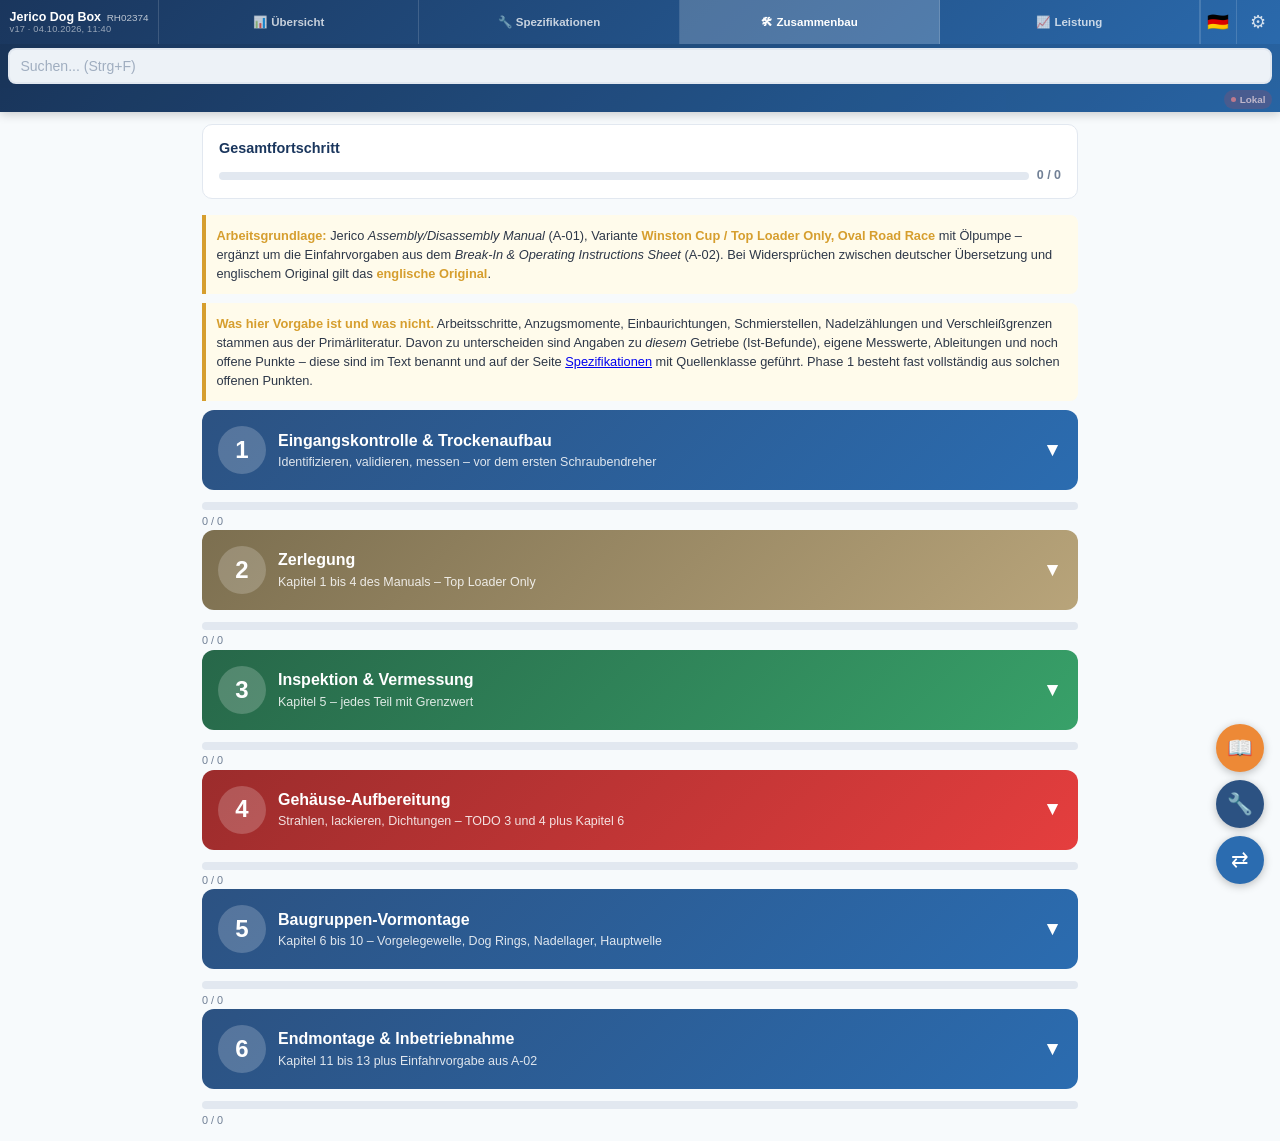
==== build-log.html @ 865f3bac "v17: Leistung rechnet mit der Auswahl, Versionswaechter, Kardanwellen-Verfahren Die Leistungsseite t" ====
<!DOCTYPE html>
<html lang="de">
<head>
    <meta charset="UTF-8">
    <meta name="viewport" content="width=device-width, initial-scale=1.0, maximum-scale=1.0, user-scalable=no">
    <meta name="apple-mobile-web-app-capable" content="yes">
    <meta name="apple-mobile-web-app-status-bar-style" content="black-translucent">
    <meta name="mobile-web-app-capable" content="yes">
    <meta name="theme-color" content="#1a365d">
    <link rel="manifest" href="manifest.json">
    <link rel="icon" type="image/png" sizes="192x192" href="icon-192.png">
    <link rel="apple-touch-icon" href="icon-192.png">
    <title>Zusammenbau &ndash; Jerico RH02374</title>
    <link rel="stylesheet" href="styles.css">
    <link rel="stylesheet" href="gallery.css">
    <script src="version.js"></script>
    <script src="changelog.js"></script>
    <script src="findings.js"></script>
    <script src="gallery.js"></script>
    <script src="field-sync.js"></script>
    <script src="validation.js"></script>
    <script src="reference.js"></script>
    <script src="app.js"></script>
</head>
<body>

<div class="header">
    <div class="header-row">
        <a href="index.html" class="header-title" style="text-decoration:none;color:white;"><span class="ht-name">Jerico Dog Box<span class="ht-sub">RH02374</span></span><span class="ht-version" id="appVersion" onclick="openChangelog()" title="Release-Dokumentation"></span></a>
        <a class="nav-item" href="index.html" title="Übersicht"><span class="nav-icon">&#128202;</span><span class="nav-label">Übersicht</span></a>
        <a class="nav-item" href="specs.html" title="Spezifikationen"><span class="nav-icon">&#128295;</span><span class="nav-label">Spezifikationen</span></a>
        <a class="nav-item active" href="build-log.html" title="Zusammenbau"><span class="nav-icon">&#128736;</span><span class="nav-label">Zusammenbau</span></a>
        <a class="nav-item" href="performance.html" title="Leistung"><span class="nav-icon">&#128200;</span><span class="nav-label">Leistung</span></a>

        <button id="langToggle" onclick="toggleLang()" style="width:36px;min-width:36px;height:44px;border:none;background:none;cursor:pointer;font-size:1.1rem;border-left:1px solid rgba(255,255,255,0.15);" title="DE / EN">&#127465;&#127466;</button>
        <div style="position:relative;">
            <button class="header-gear" onclick="toggleToolMenu()" id="toolMenuBtn">&#9881;</button>
            <div id="toolMenu" style="display:none;position:absolute;right:0;top:100%;margin-top:2px;background:white;border-radius:8px;box-shadow:0 4px 16px rgba(0,0,0,0.25);min-width:180px;z-index:200;overflow:hidden;">
                <button onclick="openSettings();closeToolMenu()" style="display:block;width:100%;text-align:left;padding:0.5rem 0.75rem;border:none;background:none;color:var(--text);font-size:0.78rem;cursor:pointer;">&#9729; Cloud-Sync</button>
                <div style="height:1px;background:#e2e8f0;margin:0.2rem 0;"></div>
                <button onclick="saveData();closeToolMenu()" style="display:block;width:100%;text-align:left;padding:0.5rem 0.75rem;border:none;background:none;color:var(--text);font-size:0.78rem;cursor:pointer;">&#128190; Speichern</button>
                <button onclick="exportJSON();closeToolMenu()" style="display:block;width:100%;text-align:left;padding:0.5rem 0.75rem;border:none;background:none;color:var(--text);font-size:0.78rem;cursor:pointer;">&#128229; Export</button>
                <button onclick="document.getElementById('importFile').click();closeToolMenu()" style="display:block;width:100%;text-align:left;padding:0.5rem 0.75rem;border:none;background:none;color:var(--text);font-size:0.78rem;cursor:pointer;">&#128228; Import</button>
                <button onclick="window.print();closeToolMenu()" style="display:block;width:100%;text-align:left;padding:0.5rem 0.75rem;border:none;background:none;color:var(--text);font-size:0.78rem;cursor:pointer;">&#128424; Drucken</button>
                <div style="height:1px;background:#e2e8f0;margin:0.2rem 0;"></div>
                <button type="button" class="menu-version" onclick="openChangelog();closeToolMenu()" title="Release-Dokumentation">Version <span class="app-version"></span> &rsaquo;</button>
            </div>
        </div>
        <input type="file" id="importFile" accept=".json" style="display:none" onchange="importJSON(event)">
    </div>
    <div class="search-bar">
        <input type="text" id="searchInput" placeholder="Suchen... (Strg+F)" oninput="doSearch()" onkeydown="searchKeyHandler(event)">
        <div class="search-nav" id="searchNav" style="display:none;">
            <button onclick="searchJump(-1)" title="Zur&uuml;ck">&#9650;</button>
            <span class="search-count" id="searchCount"></span>
            <button onclick="searchJump(1)" title="Weiter">&#9660;</button>
            <button onclick="clearSearch()" title="Schliessen" style="margin-left:0.2rem;">&#10005;</button>
        </div>
        <div id="subResults" style="display:none;position:absolute;top:100%;left:0;right:0;background:white;border:1px solid #e2e8f0;border-radius:8px;max-height:300px;overflow-y:auto;box-shadow:0 4px 12px rgba(0,0,0,0.15);z-index:100;padding:0.5rem;font-size:0.8rem;"></div>
    </div>
    <div class="save-status" id="saveStatus"><span id="syncBadge"></span></div>
</div>

<div class="container">

<!-- Gesamtfortschritt -->
<div class="overall-progress">
    <h3><span class="de">Gesamtfortschritt</span><span class="en">Overall progress</span></h3>
    <div style="display:flex;align-items:center;gap:0.5rem;">
        <div class="overall-bar" style="flex:1;"><div class="overall-fill" id="overallFill" style="width:0%"></div></div>
        <span id="overallText" style="font-size:0.78rem;font-weight:600;color:var(--text-light);">0 / 0</span>
    </div>
</div>

<div class="info-box">
    <strong>Arbeitsgrundlage:</strong> Jerico <em>Assembly/Disassembly Manual</em> (A-01), Variante <strong>Winston Cup / Top Loader Only, Oval Road Race</strong> mit &Ouml;lpumpe &ndash; erg&auml;nzt um die Einfahrvorgaben aus dem <em>Break-In &amp; Operating Instructions Sheet</em> (A-02).
    Bei Widerspr&uuml;chen zwischen deutscher &Uuml;bersetzung und englischem Original gilt das <strong>englische Original</strong>.
</div>
<div class="info-box">
    <strong>Was hier Vorgabe ist und was nicht.</strong> Arbeitsschritte, Anzugsmomente, Einbaurichtungen, Schmierstellen, Nadelz&auml;hlungen und Verschlei&szlig;grenzen stammen aus der Prim&auml;rliteratur. Davon zu unterscheiden sind Angaben zu <em>diesem</em> Getriebe (Ist-Befunde), eigene Messwerte, Ableitungen und noch offene Punkte &ndash; diese sind im Text benannt und auf der Seite <a href="specs.html#sec-open">Spezifikationen</a> mit Quellenklasse gef&uuml;hrt. Phase 1 besteht fast vollst&auml;ndig aus solchen offenen Punkten.
</div>

<div id="phase1">
<div class="phase-banner p1" onclick="togglePhase('phase1body')">
    <div class="phase-num">1</div>
    <div class="phase-info">
        <h2><span class="de">Eingangskontrolle &amp; Trockenaufbau</span><span class="en">Incoming Inspection &amp; Dry Assembly</span></h2>
        <p><span class="de">Identifizieren, validieren, messen &ndash; vor dem ersten Schraubendreher</span><span class="en">Identify, validate, measure &ndash; before the first screwdriver</span></p>
    </div>
    <span class="phase-toggle" id="toggle_phase1body">&#9660;</span>
</div>
<div class="progress-bar"><div class="progress-fill" id="prog1" style="width:0%"></div></div>
<div class="progress-text" id="progText1">0 / 0</div>

<div class="phase-body collapsed" id="phase1body">

<div class="subphase"><span class="de">Identifikation &amp; Validierung</span><span class="en">Identification &amp; Validation</span></div>

<!-- Schritt 1: Getriebe identifizieren -->
<div class="step-card" id="p1_ident_card">
    <div class="step-header">
        <button type="button" class="step-status" data-field="p1_ident" value="" onclick="cycleStepStatus(this)" title="Status: offen / in Arbeit / erledigt"></button>
        <span class="step-title" onclick="toggleGuide(this.parentElement.querySelector('.guide-toggle'))">1. <span class="de">Getriebe identifizieren</span><span class="en">Identify transmission</span></span>
        <span class="guide-toggle" onclick="toggleGuide(this)"></span>
    </div>
    <div class="findings" data-findings="p1_ident"></div>
    <div class="step-guide">
        <div class="guide-grid">
            <div class="guide-block"><h4 class="prereq">Vorbereitung (Preparation)</h4>
                <ul>
                <li><span class="de">Getriebe auf Werkbank oder Montagebock, Yoke abgebaut</span><span class="en">Transmission on bench or mule, yoke removed</span></li>
                <li><span class="de">Typenschild und Tex-Racing-Aufkleber freilegen und reinigen</span><span class="en">Expose and clean ID plate and Tex Racing sticker</span></li>
                </ul>
            </div>
            <div class="guide-block"><h4 class="measure">Sollwerte &amp; Messwerte (Target Values)</h4>
                <div class="spec-line"><span>Seriennummer</span><span class="spec-val">RH02374</span></div>
                <div class="spec-line"><span>Typ</span><span class="spec-val">Road Race, Rev. 2 (Dog Ring Low) &ndash; Jerico-Baureihe &bdquo;Oval/Road Race&ldquo;</span></div>
                <div class="spec-line"><span>Geh&auml;usetyp</span><span class="spec-val">Top Loader Only &ndash; visuell best&auml;tigt</span></div>
                <div class="spec-line"><span>Aufbau durch</span><span class="spec-val">Tex Racing Ent. Inc.</span></div>
                <div class="guide-input-row" style="margin-top:0.4rem;">
                    <div><label>Geh&auml;usenummer abgelesen:</label><input type="text" data-field="p1_case_number" placeholder="RH02374" oninput="autoSave()" style="width:110px;"></div>
                    <div><label>Aufkleber vorhanden:</label><input type="text" data-field="p1_sticker" placeholder="ja / nein" oninput="autoSave()" style="width:90px;"></div>
                </div>
            </div>
            <div class="guide-block"><h4 class="tips">Praxis-Tipps (Practical Tips)</h4>
                <ul>
                <li><span class="de">Top Loader Only heisst: kein Bodendeckel. Damit entf&auml;llt Schritt 9 der Zerlegung und es gilt die Winston-Cup-Sequenz, nicht die Top-&amp;-Bottom-Loader-Sequenz.</span><span class="en">Top Loader Only means no bottom cover. Disassembly step 9 does not apply and the Winston Cup sequence is the valid one.</span></li>
                </ul>
            </div>
            <div class="guide-block"><h4 class="photo">Fotodokumentation (Photo Documentation)</h4>
                <ul>
                <li><span class="de">Typenschild und Seriennummer</span><span class="en">ID plate and serial number</span></li>
                <li><span class="de">Geh&auml;use von allen vier Seiten</span><span class="en">Case from all four sides</span></li>
                </ul>
                <div class="comp-photo-strip build-thumbs" data-comp-gallery="p1_ident_photos" data-thumbs="4">
                    <div class="thumb-row"></div>
                    <div class="comp-photo-actions">
                        <button type="button" class="comp-photo-btn" onclick="openGallery('p1_ident_photos')">&#128444; <span id="p1_ident_photos-count">0</span> Fotos</button>
                        <button type="button" class="comp-photo-btn" onclick="addPhoto('p1_ident_photos')">&#128247; Foto hinzuf&uuml;gen</button>
                        <button type="button" class="comp-photo-btn" onclick="addYouTube('p1_ident_photos')" style="border-color:rgba(255,0,0,0.3);">&#9654; YouTube</button>
                    </div>
                </div>
            </div>
            <div class="guide-block"><h4 class="time">Zeitbedarf (Time Estimate)</h4>
                <ul>
                <li><span class="de">~20 min</span><span class="en">~20 min</span></li>
                </ul>
            </div>
        </div>
    </div>
</div>

<!-- Schritt 2: Eingangswelle: Keilwellenprofil z&auml;hlen -->
<div class="step-card" id="p1_splines_card">
    <div class="step-header">
        <button type="button" class="step-status" data-field="p1_splines" value="" onclick="cycleStepStatus(this)" title="Status: offen / in Arbeit / erledigt"></button>
        <span class="step-title" onclick="toggleGuide(this.parentElement.querySelector('.guide-toggle'))">2. <span class="de">Eingangswelle: Keilwellenprofil z&auml;hlen</span><span class="en">Input shaft: count splines</span></span>
        <span class="guide-toggle" onclick="toggleGuide(this)"></span>
    </div>
    <div class="findings" data-findings="p1_splines"></div>
    <div class="step-guide">
        <div class="guide-grid">
            <div class="guide-block"><h4 class="tools">Werkzeuge (Tools)</h4>
                <ul>
                <li><span class="de">Messschieber, Lupe, Filzstift zum Markieren des ersten Zahns</span><span class="en">Caliper, magnifier, marker to mark the first tooth</span></li>
                </ul>
            </div>
            <div class="guide-block"><h4 class="prereq">Vorgehensweise (Procedure)</h4>
                <ol>
                <li><span class="de">Ersten Zahn markieren, im Uhrzeigersinn z&auml;hlen, Ergebnis zweimal pr&uuml;fen</span><span class="en">Mark first tooth, count clockwise, verify twice</span></li>
                <li><span class="de">Gegen die Kupplungsscheibe halten &ndash; sie muss ohne Spiel gleiten</span><span class="en">Check against clutch disc &ndash; must slide without play</span></li>
                </ol>
            </div>
            <div class="guide-block"><h4 class="measure">Sollwerte &amp; Messwerte (Target Values)</h4>
                <div class="spec-line"><span>Erwartung (unbest&auml;tigt)</span><span class="spec-val">26 Spline, Ford Input Shaft</span></div>
                <div class="spec-line"><span>Status</span><span class="spec-val">&#9888; Validierung durch Messung ausstehend</span></div>
                <div class="guide-input-row" style="margin-top:0.4rem;">
                    <div><label>Splines gez&auml;hlt:</label><input type="text" data-field="p1_spline_count" data-validate="integer" placeholder="26" oninput="autoSave()" style="width:70px;"></div>
                    <div><label>Durchmesser:</label><input type="text" data-field="p1_spline_dia" placeholder="z.B. 1.0625&quot;" oninput="autoSave()" style="width:110px;"></div>
                </div>
            </div>
            <div class="guide-block"><h4 class="photo">Fotodokumentation (Photo Documentation)</h4>
                <ul>
                <li><span class="de">Keilwelle stirnseitig</span><span class="en">Spline, end-on</span></li>
                </ul>
                <div class="comp-photo-strip build-thumbs" data-comp-gallery="p1_spline_photos" data-thumbs="4">
                    <div class="thumb-row"></div>
                    <div class="comp-photo-actions">
                        <button type="button" class="comp-photo-btn" onclick="openGallery('p1_spline_photos')">&#128444; <span id="p1_spline_photos-count">0</span> Fotos</button>
                        <button type="button" class="comp-photo-btn" onclick="addPhoto('p1_spline_photos')">&#128247; Foto hinzuf&uuml;gen</button>
                        <button type="button" class="comp-photo-btn" onclick="addYouTube('p1_spline_photos')" style="border-color:rgba(255,0,0,0.3);">&#9654; YouTube</button>
                    </div>
                </div>
            </div>
        </div>
    </div>
</div>

<!-- Schritt 3: Ausgangs-Yoke: Z&auml;hne z&auml;hlen -->
<div class="step-card" id="p1_yoke_card">
    <div class="step-header">
        <button type="button" class="step-status" data-field="p1_yoke" value="" onclick="cycleStepStatus(this)" title="Status: offen / in Arbeit / erledigt"></button>
        <span class="step-title" onclick="toggleGuide(this.parentElement.querySelector('.guide-toggle'))">3. <span class="de">Ausgangs-Yoke: Z&auml;hne z&auml;hlen</span><span class="en">Output yoke: count teeth</span></span>
        <span class="guide-toggle" onclick="toggleGuide(this)"></span>
    </div>
    <div class="findings" data-findings="p1_yoke"></div>
    <div class="step-guide">
        <div class="guide-grid">
            <div class="guide-block"><h4 class="prereq">Vorgehensweise (Procedure)</h4>
                <ul>
                <li><span class="de">Z&auml;hne am Ausgangsende z&auml;hlen und mit dem vorhandenen Yoke abgleichen</span><span class="en">Count teeth at output end and check against the yoke on hand</span></li>
                </ul>
            </div>
            <div class="guide-block"><h4 class="measure">Sollwerte &amp; Messwerte (Target Values)</h4>
                <div class="spec-line"><span>Erwartung (unbest&auml;tigt)</span><span class="spec-val">32 Tooth</span></div>
                <div class="spec-line"><span>Status</span><span class="spec-val">&#9888; Validierung durch Messung ausstehend</span></div>
                <div class="guide-input-row" style="margin-top:0.4rem;">
                    <div><label>Z&auml;hne gez&auml;hlt:</label><input type="text" data-field="p1_yoke_count" data-validate="integer" placeholder="32" oninput="autoSave()" style="width:70px;"></div>
                </div>
            </div>
        </div>
    </div>
</div>

<!-- Schritt 4: Geh&auml;usematerial bestimmen -->
<div class="step-card" id="p1_material_card">
    <div class="step-header">
        <button type="button" class="step-status" data-field="p1_material" value="" onclick="cycleStepStatus(this)" title="Status: offen / in Arbeit / erledigt"></button>
        <span class="step-title" onclick="toggleGuide(this.parentElement.querySelector('.guide-toggle'))">4. <span class="de">Geh&auml;usematerial bestimmen</span><span class="en">Determine case material</span></span>
        <span class="guide-toggle" onclick="toggleGuide(this)"></span>
    </div>
    <div class="findings" data-findings="p1_material"></div>
    <div class="step-guide">
        <div class="guide-grid">
            <div class="guide-block"><h4 class="prereq">Vorgehensweise (Procedure)</h4>
                <ol>
                <li><span class="de"><strong>Essigprobe (der aussagekr&auml;ftigste Test).</strong> Eine unauff&auml;llige Stelle &ndash; Innenseite eines Flansches, Unterseite einer Rippe &ndash; mit feinem Schleifpapier blank schleifen, bis die Oxidschicht weg ist. Einen Tropfen Essigessenz oder Haushaltsessig aufbringen. <strong>Magnesium sch&auml;umt innerhalb von Sekunden sichtbar auf</strong> (Wasserstoffbl&auml;schen), <strong>Aluminium bleibt praktisch reaktionslos</strong>, weil seine Oxidschicht es passiviert. Danach mit Wasser sp&uuml;len und trocknen.</span><span class="en"><strong>Vinegar test (the most telling one).</strong> Sand a hidden spot &ndash; inside face of a flange, underside of a rib &ndash; bare with fine paper until the oxide is gone. Put a drop of vinegar on it. <strong>Magnesium visibly fizzes within seconds</strong> (hydrogen bubbles); <strong>aluminium stays essentially inert</strong> because its oxide layer passivates it. Rinse and dry afterwards.</span></li>
                <li><span class="de"><strong>Gegenprobe &uuml;ber die Dichte.</strong> Magnesium wiegt 1,74&nbsp;g/cm&sup3;, Aluminium 2,70&nbsp;g/cm&sup3; &ndash; ein Magnesiumgeh&auml;use ist bei gleicher Geometrie rund <strong>ein Drittel leichter</strong>. Am aussagekr&auml;ftigsten wird das, wenn man ein abgenommenes Einzelteil (Deckel, Schaltturm) auf die K&uuml;chenwaage legt und das Volumen grob absch&auml;tzt; im Zweifel reicht der direkte Vergleich mit einem bekannten Alu-Teil &auml;hnlicher Gr&ouml;&szlig;e.</span><span class="en"><strong>Cross-check by density.</strong> Magnesium is 1.74&nbsp;g/cm&sup3;, aluminium 2.70&nbsp;g/cm&sup3; &ndash; for identical geometry a magnesium case is about <strong>a third lighter</strong>. Easiest on a removed part (cover, shift tower) on kitchen scales with a rough volume estimate; otherwise compare directly against a known aluminium part of similar size.</span></li>
                <li><span class="de"><strong>Korrosionsbild.</strong> Magnesium korrodiert zu einem <strong>wei&szlig;en, pulvrigen, voluminösen</strong> Belag, der die Oberfl&auml;che regelrecht aufwirft &ndash; typisch rund um Stehbolzen und dort, wo ein Stahlteil anliegt (Kontaktkorrosion). Aluminiumoxid ist d&uuml;nn, grau und haftet fest. Ein Geh&auml;use mit wei&szlig;en Bl&uuml;ten an jeder Stahl-Paarung ist mit hoher Wahrscheinlichkeit Magnesium.</span><span class="en"><strong>Corrosion appearance.</strong> Magnesium corrodes to a <strong>white, powdery, voluminous</strong> bloom that lifts the surface &ndash; typically around studs and wherever steel contacts it (galvanic corrosion). Aluminium oxide is thin, grey and adherent. A case with white bloom at every steel interface is very likely magnesium.</span></li>
                <li><span class="de"><strong>Klang.</strong> Angeschlagen klingt Aluminium heller und l&auml;nger nach; Magnesium d&auml;mpft st&auml;rker und klingt dumpfer. Allein ist das kein Beweis, als drittes Indiz neben Essigprobe und Gewicht aber brauchbar.</span><span class="en"><strong>Ring.</strong> Tapped, aluminium rings brighter and longer; magnesium damps more and sounds duller. Not proof on its own, but useful as a third indicator alongside vinegar and weight.</span></li>
                </ol>
            </div>
            <div class="guide-block"><h4 class="measure">Sollwerte &amp; Messwerte (Target Values)</h4>
                <div class="guide-input-row" style="margin-top:0.4rem;">
                    <div><label>Material:</label><input type="text" data-field="p1_case_material" placeholder="Alu / Magnesium" oninput="autoSave()" style="width:130px;"></div>
                </div>
            </div>
            <div class="guide-block"><h4 class="warning">Sicherheitshinweis (Safety)</h4>
                <ul>
                <li><span class="de"><strong>Wenn sich Magnesium best&auml;tigt: Sp&auml;ne und Schleifstaub sind brandgef&auml;hrlich.</strong> Feines Magnesium entz&uuml;ndet sich an einem Funken und brennt als Metallbrand (Brandklasse D) bei &uuml;ber 2000&nbsp;&deg;C. <strong>Wasser l&ouml;scht ihn nicht, sondern verschlimmert ihn</strong> &ndash; das brennende Metall spaltet Wasser und setzt Wasserstoff frei, was zur Verpuffung f&uuml;hrt. Auch CO&sub2;- und Schaumfeuerl&ouml;scher versagen. Deshalb: nicht trocken schleifen oder flexen, Sp&auml;ne feucht aufnehmen und getrennt entsorgen, kein offenes Feuer in der N&auml;he, und ein Metallbrandl&ouml;scher (D) oder trockener Sand griffbereit. F&uuml;r die Essigprobe genügt Schleifpapier von Hand &ndash; kein Werkzeug, das Funken erzeugt.</span><span class="en"><strong>If magnesium is confirmed: swarf and grinding dust are a fire hazard.</strong> Fine magnesium ignites from a spark and burns as a metal fire (class D) above 2000&nbsp;&deg;C. <strong>Water does not extinguish it, it makes it worse</strong> &ndash; the burning metal splits water and releases hydrogen, causing a deflagration. CO&sub2; and foam extinguishers fail too. So: no dry grinding or cutting, collect swarf damp and dispose of it separately, no open flame nearby, and keep a class-D extinguisher or dry sand to hand. Hand-held abrasive paper is enough for the vinegar test &ndash; nothing that throws sparks.</span></li>
                </ul>
            </div>
            <div class="guide-block"><h4 class="tips">Praxis-Tipps (Practical Tips)</h4>
                <ul>
                <li><span class="de">Das Ergebnis entscheidet &uuml;ber Strahlmittel, Vorbehandlung und Lack &ndash; und es erkl&auml;rt, warum das Manual f&uuml;r Road Race die #44 Schlauchklemme an der Hinterdichtung vorschreibt: Aluminium und Magnesium dehnen sich unterschiedlich aus.</span><span class="en">The answer drives blasting media, pre-treatment and paint &ndash; and it explains the #44 hose clamp the manual requires on the rear seal for road race: aluminium and magnesium expand at different rates.</span></li>
                <li><span class="de">Jerico hat &uuml;ber die Jahre beide Materialien geliefert. Die Antwort steht also nicht im Manual, sie muss am Teil ermittelt werden &ndash; und sie geh&ouml;rt ins Protokoll, weil sp&auml;tere Arbeiten (Strahlen, Schwei&szlig;en, Gewindereparatur) davon abh&auml;ngen.</span><span class="en">Jerico supplied both materials over the years. The answer is not in the manual, it has to be determined on the part &ndash; and it belongs in the record, because later work (blasting, welding, thread repair) depends on it.</span></li>
                </ul>
            </div>
        </div>
    </div>
</div>

<!-- Schritt 5: Einbaumasse aufnehmen -->
<div class="step-card" id="p1_length_card">
    <div class="step-header">
        <button type="button" class="step-status" data-field="p1_length" value="" onclick="cycleStepStatus(this)" title="Status: offen / in Arbeit / erledigt"></button>
        <span class="step-title" onclick="toggleGuide(this.parentElement.querySelector('.guide-toggle'))">5. <span class="de">Einbaumasse aufnehmen</span><span class="en">Record installation dimensions</span></span>
        <span class="guide-toggle" onclick="toggleGuide(this)"></span>
    </div>
    <div class="findings" data-findings="p1_length"></div>
    <div class="step-guide">
        <div class="guide-grid">
            <div class="guide-block"><h4 class="tools">Werkzeuge (Tools)</h4>
                <ul>
                <li><span class="de">Massband, Messschieber, Wasserwaage</span><span class="en">Tape measure, caliper, spirit level</span></li>
                </ul>
            </div>
            <div class="guide-block"><h4 class="measure">Sollwerte &amp; Messwerte (Target Values)</h4>
                <div class="spec-line"><span>Gesamtl&auml;nge Jerico (Literatur)</span><span class="spec-val">22&quot; / 56 cm</span></div>
                <div class="spec-line"><span>Ford Toploader zum Vergleich</span><span class="spec-val">26&quot; / 61 cm</span></div>
                <div class="spec-line"><span>Differenz, nominell</span><span class="spec-val">ca. &minus;4&quot; / &minus;10 cm &ndash; Anhaltspunkt, kein Kardanwellenmass</span></div>
                <div class="spec-line"><span>L&auml;nge Welle bis Dichtung</span><span class="spec-val">&#10067; unbekannt &ndash; messen</span></div>
                <div class="guide-input-row" style="margin-top:0.4rem;">
                    <div><label>Gesamtl&auml;nge gemessen:</label><input type="text" data-field="p1_len_total" placeholder="mm" oninput="autoSave()" style="width:80px;"></div>
                    <div><label>Welle bis Dichtung:</label><input type="text" data-field="p1_len_shaft" placeholder="mm" oninput="autoSave()" style="width:80px;"></div>
                    <div><label>Schalthebel-Position:</label><input type="text" data-field="p1_shifter_pos" placeholder="14,5&ndash;25&quot;" oninput="autoSave()" style="width:90px;"></div>
                </div>
            </div>
            <div class="guide-block"><h4 class="tips">Praxis-Tipps (Practical Tips)</h4>
                <ul>
                <li><span class="de">Die beiden Gesamtl&auml;ngen stammen aus Sekund&auml;rquellen und sind hier nur ein Anhaltspunkt. Das Kardanwellenmass wird nach dem Einbau bei definierter Fahrh&ouml;he genommen &ndash; Motorlage, Getriebelager, Yoke und Einschubweg bestimmen es, nicht die Differenz zweier Katalogl&auml;ngen.</span><span class="en">Both overall lengths come from secondary sources and are a rough indication only. The driveshaft dimension is taken after installation at a defined ride height &ndash; engine position, gearbox mount, yoke and slip travel decide it, not the difference between two catalogue lengths.</span></li>
                </ul>
            </div>
        </div>
    </div>
</div>

<div class="subphase"><span class="de">Trockenaufbau (TODO 1 und 2)</span><span class="en">Dry assembly (TODO 1 and 2)</span></div>

<!-- Schritt 6: Trockener Zusammenbau &ndash; Vollst&auml;ndigkeit -->
<div class="step-card" id="p1_dryfit_card">
    <div class="step-header">
        <button type="button" class="step-status" data-field="p1_dryfit" value="" onclick="cycleStepStatus(this)" title="Status: offen / in Arbeit / erledigt"></button>
        <span class="step-title" onclick="toggleGuide(this.parentElement.querySelector('.guide-toggle'))">6. <span class="de">Trockener Zusammenbau &ndash; Vollst&auml;ndigkeit</span><span class="en">Dry assembly &ndash; completeness</span></span>
        <span class="guide-toggle" onclick="toggleGuide(this)"></span>
    </div>
    <div class="findings" data-findings="p1_dryfit"></div>
    <div class="step-guide">
        <div class="guide-grid">
            <div class="guide-block"><h4 class="prereq">Vorgehensweise (Procedure)</h4>
                <ol>
                <li><span class="de">Alle Baugruppen ohne Schmierstoff und ohne Dichtmittel zusammenstecken</span><span class="en">Assemble all groups without lubricant and without sealant</span></li>
                <li><span class="de">Jedes fehlende oder besch&auml;digte Teil als Befund anlegen</span><span class="en">Log every missing or damaged part as a finding</span></li>
                <li><span class="de">Schaltgestänge probeweise anlegen: Bohrmuster Jerico &ne; Toploader</span><span class="en">Trial-fit the shift linkage: Jerico bolt pattern differs from the Toploader</span></li>
                </ol>
            </div>
            <div class="guide-block"><h4 class="measure">Checkliste (Checklist)</h4>
                <div class="guide-input-row" style="margin-top:0.4rem;">
                    <div><label>Teile vollst&auml;ndig:</label><input type="text" data-field="p1_parts_complete" placeholder="ja / nein" oninput="autoSave()" style="width:90px;"></div>
                    <div><label>Fehlteile:</label><input type="text" data-field="p1_parts_missing" placeholder="Liste" oninput="autoSave()" style="width:200px;"></div>
                </div>
            </div>
            <div class="guide-block"><h4 class="photo">Fotodokumentation (Photo Documentation)</h4>
                <ul>
                <li><span class="de">Alle Teile ausgelegt und beschriftet</span><span class="en">All parts laid out and labelled</span></li>
                </ul>
                <div class="comp-photo-strip build-thumbs" data-comp-gallery="p1_dryfit_photos" data-thumbs="4">
                    <div class="thumb-row"></div>
                    <div class="comp-photo-actions">
                        <button type="button" class="comp-photo-btn" onclick="openGallery('p1_dryfit_photos')">&#128444; <span id="p1_dryfit_photos-count">0</span> Fotos</button>
                        <button type="button" class="comp-photo-btn" onclick="addPhoto('p1_dryfit_photos')">&#128247; Foto hinzuf&uuml;gen</button>
                        <button type="button" class="comp-photo-btn" onclick="addYouTube('p1_dryfit_photos')" style="border-color:rgba(255,0,0,0.3);">&#9654; YouTube</button>
                    </div>
                </div>
            </div>
            <div class="guide-block"><h4 class="time">Zeitbedarf (Time Estimate)</h4>
                <ul>
                <li><span class="de">~3 h</span><span class="en">~3 h</span></li>
                </ul>
            </div>
        </div>
    </div>
</div>

<!-- Schritt 7: K&uuml;hlkreislauf trocken aufbauen -->
<div class="step-card" id="p1_cooling_card">
    <div class="step-header">
        <button type="button" class="step-status" data-field="p1_cooling" value="" onclick="cycleStepStatus(this)" title="Status: offen / in Arbeit / erledigt"></button>
        <span class="step-title" onclick="toggleGuide(this.parentElement.querySelector('.guide-toggle'))">7. <span class="de">K&uuml;hlkreislauf trocken aufbauen</span><span class="en">Dry-fit the cooling circuit</span></span>
        <span class="guide-toggle" onclick="toggleGuide(this)"></span>
    </div>
    <div class="findings" data-findings="p1_cooling"></div>
    <div class="step-guide">
        <div class="guide-grid">
            <div class="guide-block"><h4 class="prereq">Vorgehensweise (Procedure)</h4>
                <ol>
                <li><span class="de">Leitungsf&uuml;hrung festlegen: Pump OUT &rarr; K&uuml;hler &rarr; Filter &rarr; Pump IN</span><span class="en">Define routing: pump OUT &rarr; cooler &rarr; filter &rarr; pump IN</span></li>
                <li><span class="de">K&uuml;hler-Position pr&uuml;fen: OUT oben, IN unten</span><span class="en">Check cooler position: OUT on top, IN at the bottom</span></li>
                <li><span class="de">Alle Fittinge trocken verschrauben und Schlauchl&auml;ngen notieren</span><span class="en">Screw all fittings together dry and note hose lengths</span></li>
                </ol>
            </div>
            <div class="guide-block"><h4 class="measure">Komponenten (Components)</h4>
                <div class="spec-line"><span>Jerico &Ouml;lpumpe</span><span class="spec-val">-8AN auf 1/2&quot; Hose Barb, 2&times; gerade + 2&times; 90&deg;</span></div>
                <div class="spec-line"><span>Derale &Ouml;lk&uuml;hler</span><span class="spec-val">-8AN auf 1/2&quot; Hose Barb, 2&times; gerade</span></div>
                <div class="spec-line"><span>Derale Inline Fan Thermostat</span><span class="spec-val">-8AN</span></div>
                <div class="spec-line"><span>Filter</span><span class="spec-val">Part# LF-100</span></div>
                <div class="guide-input-row" style="margin-top:0.4rem;">
                    <div><label>Schlauchl&auml;nge Pumpe&rarr;K&uuml;hler:</label><input type="text" data-field="p1_hose_1" placeholder="cm" oninput="autoSave()" style="width:70px;"></div>
                    <div><label>Schlauchl&auml;nge K&uuml;hler&rarr;Filter:</label><input type="text" data-field="p1_hose_2" placeholder="cm" oninput="autoSave()" style="width:70px;"></div>
                    <div><label>Schlauchl&auml;nge Filter&rarr;Pumpe:</label><input type="text" data-field="p1_hose_3" placeholder="cm" oninput="autoSave()" style="width:70px;"></div>
                </div>
            </div>
            <div class="guide-block"><h4 class="tips">Praxis-Tipps (Practical Tips)</h4>
                <ul>
                <li><span class="de">Auf dem Road Course ist der K&uuml;hler Pflicht &ndash; &bdquo;on a road course, a cooler is a must&ldquo; (A-02).</span><span class="en">On a road course the cooler is mandatory &ndash; &bdquo;on a road course, a cooler is a must&ldquo; (A-02).</span></li>
                </ul>
            </div>
            <div class="guide-block"><h4 class="photo">Fotodokumentation (Photo Documentation)</h4>
                <ul>
                <li><span class="de">Leitungsf&uuml;hrung im Fahrzeug</span><span class="en">Routing in the car</span></li>
                </ul>
                <div class="comp-photo-strip build-thumbs" data-comp-gallery="p1_cooling_photos" data-thumbs="4">
                    <div class="thumb-row"></div>
                    <div class="comp-photo-actions">
                        <button type="button" class="comp-photo-btn" onclick="openGallery('p1_cooling_photos')">&#128444; <span id="p1_cooling_photos-count">0</span> Fotos</button>
                        <button type="button" class="comp-photo-btn" onclick="addPhoto('p1_cooling_photos')">&#128247; Foto hinzuf&uuml;gen</button>
                        <button type="button" class="comp-photo-btn" onclick="addYouTube('p1_cooling_photos')" style="border-color:rgba(255,0,0,0.3);">&#9654; YouTube</button>
                    </div>
                </div>
            </div>
        </div>
    </div>
</div>

<!-- Schritt 8: Wieder zerlegen und kennzeichnen -->
<div class="step-card" id="p1_teardown_prep_card">
    <div class="step-header">
        <button type="button" class="step-status" data-field="p1_teardown_prep" value="" onclick="cycleStepStatus(this)" title="Status: offen / in Arbeit / erledigt"></button>
        <span class="step-title" onclick="toggleGuide(this.parentElement.querySelector('.guide-toggle'))">8. <span class="de">Wieder zerlegen und kennzeichnen</span><span class="en">Disassemble again and label</span></span>
        <span class="guide-toggle" onclick="toggleGuide(this)"></span>
    </div>
    <div class="findings" data-findings="p1_teardown_prep"></div>
    <div class="step-guide">
        <div class="guide-grid">
            <div class="guide-block"><h4 class="prereq">Vorgehensweise (Procedure)</h4>
                <ul>
                <li><span class="de">Trockenaufbau zerlegen, jedes Teil beschriften (Gang, Seite, Einbaurichtung)</span><span class="en">Strip the dry assembly, label every part (gear, side, orientation)</span></li>
                <li><span class="de">Teile getrennt nach Baugruppe lagern, Nadellager je Satz zusammenhalten</span><span class="en">Store parts by assembly, keep each needle set together</span></li>
                </ul>
            </div>
            <div class="guide-block"><h4 class="tips">Praxis-Tipps (Practical Tips)</h4>
                <ul>
                <li><span class="de">Ein verlorener Nadelstift kostet den ganzen Satz &ndash; das Manual erlaubt keinen Einzelersatz.</span><span class="en">A single lost needle costs the whole set &ndash; the manual does not allow replacing one needle.</span></li>
                </ul>
            </div>
        </div>
    </div>
</div>

</div><!-- /phase1body -->
</div><!-- /phase1 -->

<div id="phase2">
<div class="phase-banner p2" onclick="togglePhase('phase2body')">
    <div class="phase-num">2</div>
    <div class="phase-info">
        <h2><span class="de">Zerlegung</span><span class="en">Disassembly</span></h2>
        <p><span class="de">Kapitel 1 bis 4 des Manuals &ndash; Top Loader Only</span><span class="en">Chapters 1 to 4 of the manual &ndash; Top Loader Only</span></p>
    </div>
    <span class="phase-toggle" id="toggle_phase2body">&#9660;</span>
</div>
<div class="progress-bar"><div class="progress-fill" id="prog2" style="width:0%"></div></div>
<div class="progress-text" id="progText2">0 / 0</div>

<div class="phase-body collapsed" id="phase2body">

<div class="subphase"><span class="de">Getriebe zerlegen (Kapitel 1)</span><span class="en">Transmission disassembly (chapter 1)</span></div>

<!-- Schritt 1: Top Cover abnehmen, &Ouml;l ablassen -->
<div class="step-card" id="p2_topcover_card">
    <div class="step-header">
        <button type="button" class="step-status" data-field="p2_topcover" value="" onclick="cycleStepStatus(this)" title="Status: offen / in Arbeit / erledigt"></button>
        <span class="step-title" onclick="toggleGuide(this.parentElement.querySelector('.guide-toggle'))">1. <span class="de">Top Cover abnehmen, &Ouml;l ablassen</span><span class="en">Remove top cover, drain fluid</span></span>
        <span class="guide-toggle" onclick="toggleGuide(this)"></span>
    </div>
    <div class="findings" data-findings="p2_topcover"></div>
    <div class="step-guide">
        <div class="guide-grid">
            <div class="guide-block"><h4 class="tools">Werkzeuge (Tools)</h4>
                <ul>
                <li><span class="de">Innensechskant-Satz, Auffangwanne, Gummihammer</span><span class="en">Hex key set, drain pan, rubber hammer</span></li>
                </ul>
            </div>
            <div class="guide-block"><h4 class="prereq">Vorgehensweise (Procedure)</h4>
                <ol>
                <li><span class="de">Oberen Deckel entfernen und Getriebefl&uuml;ssigkeit ablassen</span><span class="en">Remove top cover and drain lubricating fluid</span></li>
                <li><span class="de">Altes &Ouml;l auf Sp&auml;ne und Metallpartikel pr&uuml;fen &ndash; das ist der erste Befund &uuml;ber den Zustand</span><span class="en">Check the old oil for chips and metal &ndash; it is the first evidence of internal condition</span></li>
                </ol>
            </div>
            <div class="guide-block"><h4 class="photo">Fotodokumentation (Photo Documentation)</h4>
                <ul>
                <li><span class="de">Innenraum von oben vor dem Zerlegen</span><span class="en">Interior from above before teardown</span></li>
                <li><span class="de">Altes &Ouml;l / Ablagerungen</span><span class="en">Old oil / debris</span></li>
                </ul>
                <div class="comp-photo-strip build-thumbs" data-comp-gallery="p2_topcover_photos" data-thumbs="4">
                    <div class="thumb-row"></div>
                    <div class="comp-photo-actions">
                        <button type="button" class="comp-photo-btn" onclick="openGallery('p2_topcover_photos')">&#128444; <span id="p2_topcover_photos-count">0</span> Fotos</button>
                        <button type="button" class="comp-photo-btn" onclick="addPhoto('p2_topcover_photos')">&#128247; Foto hinzuf&uuml;gen</button>
                        <button type="button" class="comp-photo-btn" onclick="addYouTube('p2_topcover_photos')" style="border-color:rgba(255,0,0,0.3);">&#9654; YouTube</button>
                    </div>
                </div>
            </div>
        </div>
    </div>
</div>

<!-- Schritt 2: Schaltstangen und Schaltfinger ausbauen -->
<div class="step-card" id="p2_shiftrods_card">
    <div class="step-header">
        <button type="button" class="step-status" data-field="p2_shiftrods" value="" onclick="cycleStepStatus(this)" title="Status: offen / in Arbeit / erledigt"></button>
        <span class="step-title" onclick="toggleGuide(this.parentElement.querySelector('.guide-toggle'))">2. <span class="de">Schaltstangen und Schaltfinger ausbauen</span><span class="en">Remove shift rods and shift arms</span></span>
        <span class="guide-toggle" onclick="toggleGuide(this)"></span>
    </div>
    <div class="findings" data-findings="p2_shiftrods"></div>
    <div class="step-guide">
        <div class="guide-grid">
            <div class="guide-block"><h4 class="prereq">Vorgehensweise (Procedure)</h4>
                <ol>
                <li><span class="de">3/8-24 UNF Schrauben (Festigkeitsklasse 8) l&ouml;sen und Schaltstangen abnehmen</span><span class="en">Unbolt the 3/8-24 UNF grade 8 bolts and remove the shift rods</span></li>
                <li><span class="de">Schaltfinger mit Messingdorn leicht nach innen klopfen und entnehmen</span><span class="en">Tap shift arms inward lightly with a brass hammer and remove</span></li>
                </ol>
            </div>
        </div>
    </div>
</div>

<!-- Schritt 3: Vorderen Lagerflansch abnehmen -->
<div class="step-card" id="p2_frontretainer_card">
    <div class="step-header">
        <button type="button" class="step-status" data-field="p2_frontretainer" value="" onclick="cycleStepStatus(this)" title="Status: offen / in Arbeit / erledigt"></button>
        <span class="step-title" onclick="toggleGuide(this.parentElement.querySelector('.guide-toggle'))">3. <span class="de">Vorderen Lagerflansch abnehmen</span><span class="en">Remove front bearing retainer</span></span>
        <span class="guide-toggle" onclick="toggleGuide(this)"></span>
    </div>
    <div class="findings" data-findings="p2_frontretainer"></div>
    <div class="step-guide">
        <div class="guide-grid">
            <div class="guide-block"><h4 class="prereq">Vorgehensweise (Procedure)</h4>
                <ul>
                <li><span class="de">Vier 5/16-18 &times; 1&quot; Innensechskantschrauben l&ouml;sen, Flansch abnehmen</span><span class="en">Remove four 5/16-18 &times; 1&quot; socket head cap screws, take off the retainer</span></li>
                </ul>
            </div>
        </div>
    </div>
</div>

<!-- Schritt 4: Tail Housing und &Ouml;lpumpen-Adapterplatte abnehmen -->
<div class="step-card" id="p2_tailhousing_card">
    <div class="step-header">
        <button type="button" class="step-status" data-field="p2_tailhousing" value="" onclick="cycleStepStatus(this)" title="Status: offen / in Arbeit / erledigt"></button>
        <span class="step-title" onclick="toggleGuide(this.parentElement.querySelector('.guide-toggle'))">4. <span class="de">Tail Housing und &Ouml;lpumpen-Adapterplatte abnehmen</span><span class="en">Remove tail housing and oil pump adapter plate</span></span>
        <span class="guide-toggle" onclick="toggleGuide(this)"></span>
    </div>
    <div class="findings" data-findings="p2_tailhousing"></div>
    <div class="step-guide">
        <div class="guide-grid">
            <div class="guide-block"><h4 class="prereq">Vorgehensweise (Procedure)</h4>
                <ol>
                <li><span class="de">Standardausf&uuml;hrung: f&uuml;nf 7/16-14 &times; 1&frac12;&quot; Schrauben</span><span class="en">Standard: five 7/16-14 &times; 1&frac12;&quot; socket head cap screws</span></li>
                <li><span class="de">&Ouml;lpumpen-Version (RH02374): zwei 7/16-14 &times; 3&frac34;&quot; + drei 7/16-14 &times; 2&frac12;&quot;</span><span class="en">Oil pump version (RH02374): two 7/16-14 &times; 3&frac34;&quot; + three 7/16-14 &times; 2&frac12;&quot;</span></li>
                <li><span class="de">Mit Gummihammer gegen das Buchsenende klopfen, um die Silikonabdichtung zu l&ouml;sen &ndash; kein Yoke eingebaut lassen</span><span class="en">Tap the bushing end with a rubber hammer to break the silicone seal &ndash; no yoke in place</span></li>
                <li><span class="de">Danach Adapterplatte mit zwei 7/16-14 &times; 1&frac12;&quot; Schrauben abbauen</span><span class="en">Then remove the adapter plate with two 7/16-14 &times; 1&frac12;&quot; screws</span></li>
                </ol>
            </div>
            <div class="guide-block guide-full"><h4 class="prereq">&Ouml;lpumpe zerlegen (Anhang 2, Single Stage)</h4>
                <ol>
                <li><span class="de">Vier 1/4-20 &times; 1&quot; Schrauben der Pumpenabschlussplatte entfernen</span><span class="en">Remove the four 1/4-20 &times; 1&quot; end plate screws</span></li>
                <li><span class="de">10-32 &times; &#8542;&quot; Schraube des Laufradwellen-Halters entfernen</span><span class="en">Remove the 10-32 &times; &#8542;&quot; impeller shaft retainer screw</span></li>
                <li><span class="de">Laufradwelle aus der Pumpe herausdr&uuml;cken</span><span class="en">Press the impeller shaft out of the pump</span></li>
                <li><span class="de">F&uuml;nf 1/4-28 &times; 1&#8539;&quot; Schrauben vom Pumpengeh&auml;use entfernen, beide Stufen von der Trennplatte l&ouml;sen</span><span class="en">Remove the five 1/4-28 &times; 1&#8539;&quot; screws from the pump body, separate both stages from the divider plate</span></li>
                <li><span class="de">Pumpenzahnr&auml;der aus dem Geh&auml;use der ersten Stufe entnehmen</span><span class="en">Take the pump gears out of the first stage body</span></li>
                <li><span class="de">Alle Teile vor der Inspektion waschen und trocknen</span><span class="en">Wash and dry all parts before inspection</span></li>
                </ol>
                <div class="info-box">Nur n&ouml;tig, wenn die Pumpe &uuml;berholt wird. Die Teileliste der Single-Stage-Pumpe steht in den <a href="specs.html#sec-cooling">Spezifikationen</a>. <span class="src src-a" title="OEM-Vorgabe">A</span></div>
            </div>
            <div class="guide-block"><h4 class="photo">Fotodokumentation (Photo Documentation)</h4>
                <ul>
                <li><span class="de">Pumpe, Adapterplatte und Tail Housing im Verbund</span><span class="en">Pump, adapter plate and tail housing as assembled</span></li>
                </ul>
                <div class="comp-photo-strip build-thumbs" data-comp-gallery="p2_tail_photos" data-thumbs="4">
                    <div class="thumb-row"></div>
                    <div class="comp-photo-actions">
                        <button type="button" class="comp-photo-btn" onclick="openGallery('p2_tail_photos')">&#128444; <span id="p2_tail_photos-count">0</span> Fotos</button>
                        <button type="button" class="comp-photo-btn" onclick="addPhoto('p2_tail_photos')">&#128247; Foto hinzuf&uuml;gen</button>
                        <button type="button" class="comp-photo-btn" onclick="addYouTube('p2_tail_photos')" style="border-color:rgba(255,0,0,0.3);">&#9654; YouTube</button>
                    </div>
                </div>
            </div>
        </div>
    </div>
</div>

<!-- Schritt 5: Detents und Federn entnehmen -->
<div class="step-card" id="p2_detents_card">
    <div class="step-header">
        <button type="button" class="step-status" data-field="p2_detents" value="" onclick="cycleStepStatus(this)" title="Status: offen / in Arbeit / erledigt"></button>
        <span class="step-title" onclick="toggleGuide(this.parentElement.querySelector('.guide-toggle'))">5. <span class="de">Detents und Federn entnehmen</span><span class="en">Remove detents and springs</span></span>
        <span class="guide-toggle" onclick="toggleGuide(this)"></span>
    </div>
    <div class="findings" data-findings="p2_detents"></div>
    <div class="step-guide">
        <div class="guide-grid">
            <div class="guide-block"><h4 class="prereq">Vorgehensweise (Procedure)</h4>
                <ol>
                <li><span class="de">Zwei 3/8-16 &times; &frac14;&quot; Schrauben oben links am Geh&auml;use l&ouml;sen</span><span class="en">Remove two 3/8-16 &times; &frac14;&quot; screws at the top left of the case</span></li>
                <li><span class="de">Eine 3/8-16 &times; &frac12;&quot; Schraube links zwischen den Schaltfingerbossen 3-4 und R&uuml;ckw&auml;rts l&ouml;sen</span><span class="en">Remove one 3/8-16 &times; &frac12;&quot; screw on the left between the 3-4 and reverse shift finger bosses</span></li>
                <li><span class="de">Detents und Federn mit Taschenmagnet herausziehen und paarweise ablegen</span><span class="en">Extract detents and springs with a pocket magnet, keep them paired</span></li>
                </ol>
            </div>
        </div>
    </div>
</div>

<!-- Schritt 6: Schaltschienen 1-2 und 3-4 ausbauen -->
<div class="step-card" id="p2_rails_card">
    <div class="step-header">
        <button type="button" class="step-status" data-field="p2_rails" value="" onclick="cycleStepStatus(this)" title="Status: offen / in Arbeit / erledigt"></button>
        <span class="step-title" onclick="toggleGuide(this.parentElement.querySelector('.guide-toggle'))">6. <span class="de">Schaltschienen 1-2 und 3-4 ausbauen</span><span class="en">Remove 1-2 and 3-4 shift rails</span></span>
        <span class="guide-toggle" onclick="toggleGuide(this)"></span>
    </div>
    <div class="findings" data-findings="p2_rails"></div>
    <div class="step-guide">
        <div class="guide-grid">
            <div class="guide-block"><h4 class="prereq">Vorgehensweise (Procedure)</h4>
                <ol>
                <li><span class="de">Klemmschraube der 1-2 Schaltgabel l&ouml;sen, Schiene um 90&deg; drehen und nach hinten herausziehen</span><span class="en">Remove the 1-2 shift fork set screw, rotate the rail 90&deg; and pull it rearward</span></li>
                <li><span class="de">Klemmschraube der 3-4 Schaltgabel l&ouml;sen, Schiene mit einem Dorn durch die 1-2 Bohrung nach vorne heraustreiben</span><span class="en">Remove the 3-4 set screw, drive the rail forward through the 1-2 rail bore with a drift punch</span></li>
                <li><span class="de">Dabei wird der 9/16&quot; Stopfen an der Vorderseite mit herausgetrieben &ndash; Ersatz bereitlegen</span><span class="en">This drives out the 9/16&quot; plug at the front &ndash; have a replacement ready</span></li>
                </ol>
            </div>
        </div>
    </div>
</div>

<!-- Schritt 7: Sicherung des vorderen Lagers l&ouml;sen -->
<div class="step-card" id="p2_frontclip_card">
    <div class="step-header">
        <button type="button" class="step-status" data-field="p2_frontclip" value="" onclick="cycleStepStatus(this)" title="Status: offen / in Arbeit / erledigt"></button>
        <span class="step-title" onclick="toggleGuide(this.parentElement.querySelector('.guide-toggle'))">7. <span class="de">Sicherung des vorderen Lagers l&ouml;sen</span><span class="en">Release the front bearing retention</span></span>
        <span class="guide-toggle" onclick="toggleGuide(this)"></span>
    </div>
    <div class="findings" data-findings="p2_frontclip"></div>
    <div class="step-guide">
        <div class="guide-grid">
            <div class="guide-block"><h4 class="prereq">Vorgehensweise (Procedure)</h4>
                <ul>
                <li><span class="de">Winston Cup / Road Race (RH02374): zweiteiliger Halteclip &ndash; zwei 5/16-24 &times; &#8542;&quot; Schrauben entfernen</span><span class="en">Winston Cup / road race (RH02374): two-piece retainer clamp &ndash; remove two 5/16-24 &times; &#8542;&quot; screws</span></li>
                </ul>
            </div>
            <div class="guide-block"><h4 class="tips">Praxis-Tipps (Practical Tips)</h4>
                <ul>
                <li><span class="de"><strong>Schritt 9 des Manuals entf&auml;llt</strong>: Top Loader Only hat keinen Bodendeckel und keinen Sicherungsring am Hauptantriebsclusterrad. Direkt weiter mit dem Austreiben der Vorgelegewelle.</span><span class="en"><strong>Manual step 9 does not apply</strong>: Top Loader Only has no bottom cover and no snap ring at the main drive cluster gear. Go straight to driving out the countershaft.</span></li>
                </ul>
            </div>
        </div>
    </div>
</div>

<!-- Schritt 8: Vorgelegewelle austreiben -->
<div class="step-card" id="p2_cluster_out_card">
    <div class="step-header">
        <button type="button" class="step-status" data-field="p2_cluster_out" value="" onclick="cycleStepStatus(this)" title="Status: offen / in Arbeit / erledigt"></button>
        <span class="step-title" onclick="toggleGuide(this.parentElement.querySelector('.guide-toggle'))">8. <span class="de">Vorgelegewelle austreiben</span><span class="en">Drive out the countershaft</span></span>
        <span class="guide-toggle" onclick="toggleGuide(this)"></span>
    </div>
    <div class="findings" data-findings="p2_cluster_out"></div>
    <div class="step-guide">
        <div class="guide-grid">
            <div class="guide-block"><h4 class="prereq">Vorgehensweise (Procedure)</h4>
                <ol>
                <li><span class="de">Getriebe auf den Kopf stellen</span><span class="en">Rotate the transmission upside down</span></li>
                <li><span class="de">Vorgelegewelle mit einem Dorn nach hinten heraustreiben</span><span class="en">Drive the countershaft out rearward with a drift punch</span></li>
                <li><span class="de">Vorgelegewellen-Baugruppe herausheben, Nadeln und Anlaufscheiben auffangen</span><span class="en">Lift out the cluster shaft assembly, catch needles and thrust washers</span></li>
                </ol>
            </div>
            <div class="guide-block"><h4 class="tips">Praxis-Tipps (Practical Tips)</h4>
                <ul>
                <li><span class="de">56 Nadeln je Vorgelegewelle (28 pro Seite) &ndash; vor dem Austreiben eine Wanne unterstellen.</span><span class="en">56 needles per cluster shaft (28 per side) &ndash; put a tray underneath before driving it out.</span></li>
                </ul>
            </div>
        </div>
    </div>
</div>

<!-- Schritt 9: Lager, Hauptantriebsrad und Wellen entnehmen -->
<div class="step-card" id="p2_shafts_out_card">
    <div class="step-header">
        <button type="button" class="step-status" data-field="p2_shafts_out" value="" onclick="cycleStepStatus(this)" title="Status: offen / in Arbeit / erledigt"></button>
        <span class="step-title" onclick="toggleGuide(this.parentElement.querySelector('.guide-toggle'))">9. <span class="de">Lager, Hauptantriebsrad und Wellen entnehmen</span><span class="en">Remove bearings, main drive gear and shafts</span></span>
        <span class="guide-toggle" onclick="toggleGuide(this)"></span>
    </div>
    <div class="findings" data-findings="p2_shafts_out"></div>
    <div class="step-guide">
        <div class="guide-grid">
            <div class="guide-block"><h4 class="prereq">Vorgehensweise (Procedure)</h4>
                <ol>
                <li><span class="de">Vorderes Lager: &auml;usseren Sicherungsring entfernen, mit zwei Hebelstangen im 180&deg;-Abstand gleichm&auml;ssig herausdr&uuml;cken</span><span class="en">Front bearing: remove the outer snap ring, pry out with two pry bars 180&deg; apart under even pressure</span></li>
                <li><span class="de">Hauptantriebsrad von der Eingangswelle abnehmen</span><span class="en">Remove the main drive gear from the input shaft</span></li>
                <li><span class="de">Hinteres Lager wie das vordere entfernen</span><span class="en">Remove the rear bearing the same way as the front</span></li>
                <li><span class="de">Hauptwelle von der Eingangswelle trennen: Eingangswelle nach vorne bis der Dog Ring am Geh&auml;use anliegt, Hauptwelle nach hinten</span><span class="en">Split main shaft from input shaft: input forward until the dog ring contacts the case, main shaft rearward</span></li>
                <li><span class="de">Hauptwelle entnehmen: Daumen auf die hintere Anlaufscheibe, Vorderseite ca. 45&deg; anheben, herausziehen &ndash; die 3-4 Schiebemuffe darf nicht herausfallen</span><span class="en">Remove the main shaft: thumb on the rear thrust washer, tilt the front up ~45&deg;, lift out &ndash; keep the 3-4 slider from falling</span></li>
                </ol>
            </div>
            <div class="guide-block"><h4 class="photo">Fotodokumentation (Photo Documentation)</h4>
                <ul>
                <li><span class="de">Hauptwelle komplett, vor dem Zerlegen</span><span class="en">Main shaft complete, before teardown</span></li>
                </ul>
                <div class="comp-photo-strip build-thumbs" data-comp-gallery="p2_shafts_photos" data-thumbs="4">
                    <div class="thumb-row"></div>
                    <div class="comp-photo-actions">
                        <button type="button" class="comp-photo-btn" onclick="openGallery('p2_shafts_photos')">&#128444; <span id="p2_shafts_photos-count">0</span> Fotos</button>
                        <button type="button" class="comp-photo-btn" onclick="addPhoto('p2_shafts_photos')">&#128247; Foto hinzuf&uuml;gen</button>
                        <button type="button" class="comp-photo-btn" onclick="addYouTube('p2_shafts_photos')" style="border-color:rgba(255,0,0,0.3);">&#9654; YouTube</button>
                    </div>
                </div>
            </div>
        </div>
    </div>
</div>

<!-- Schritt 10: R&uuml;ckw&auml;rtsgang-Teile ausbauen -->
<div class="step-card" id="p2_reverse_out_card">
    <div class="step-header">
        <button type="button" class="step-status" data-field="p2_reverse_out" value="" onclick="cycleStepStatus(this)" title="Status: offen / in Arbeit / erledigt"></button>
        <span class="step-title" onclick="toggleGuide(this.parentElement.querySelector('.guide-toggle'))">10. <span class="de">R&uuml;ckw&auml;rtsgang-Teile ausbauen</span><span class="en">Remove reverse gear components</span></span>
        <span class="guide-toggle" onclick="toggleGuide(this)"></span>
    </div>
    <div class="findings" data-findings="p2_reverse_out"></div>
    <div class="step-guide">
        <div class="guide-grid">
            <div class="guide-block"><h4 class="prereq">Vorgehensweise (Procedure)</h4>
                <ol>
                <li><span class="de">Klemmschraube der R&uuml;ckw&auml;rtsgang-Schaltgabel nur entfernen, wenn das Hauptgeh&auml;use ersetzt wird</span><span class="en">Remove the reverse shift fork set screw only if the main case is being replaced</span></li>
                <li><span class="de">R&uuml;ckw&auml;rtsgang-Schaltschiene um 90&deg; drehen und herausziehen</span><span class="en">Rotate the reverse shift rail 90&deg; and pull it out</span></li>
                <li><span class="de">R&uuml;ckw&auml;rtsgang-Zwischenradwelle durch die vordere Lagerbohrung nach hinten heraustreiben</span><span class="en">Drive the reverse idler shaft rearward with a drift punch through the front bearing bore</span></li>
                </ol>
            </div>
        </div>
    </div>
</div>

<div class="subphase"><span class="de">Baugruppen zerlegen (Kapitel 2 bis 4)</span><span class="en">Component disassembly (chapters 2 to 4)</span></div>

<!-- Schritt 11: Vorgelegewelle zerlegen -->
<div class="step-card" id="p2_cluster_strip_card">
    <div class="step-header">
        <button type="button" class="step-status" data-field="p2_cluster_strip" value="" onclick="cycleStepStatus(this)" title="Status: offen / in Arbeit / erledigt"></button>
        <span class="step-title" onclick="toggleGuide(this.parentElement.querySelector('.guide-toggle'))">11. <span class="de">Vorgelegewelle zerlegen</span><span class="en">Cluster shaft disassembly</span></span>
        <span class="guide-toggle" onclick="toggleGuide(this)"></span>
    </div>
    <div class="findings" data-findings="p2_cluster_strip"></div>
    <div class="step-guide">
        <div class="guide-grid">
            <div class="guide-block"><h4 class="prereq">Vorgehensweise (Procedure)</h4>
                <ol>
                <li><span class="de">Vorgelegewelle auf das Ende des 1. Gangs stellen (kleinstes Zahnrad unten)</span><span class="en">Stand the cluster shaft on the first gear end (smallest gear down)</span></li>
                <li><span class="de">Oberen Sicherungsring an der Stirnfl&auml;che des Hauptantriebsclusterzahnrads entfernen</span><span class="en">Remove the top snap ring at the main drive cluster gear face</span></li>
                <li><span class="de">Hauptantriebsclusterzahnrad und den zweiten Sicherungsring darunter entfernen</span><span class="en">Remove the main drive cluster gear and the second snap ring beneath it</span></li>
                <li><span class="de">Dritten Sicherungsring an der Vorderfl&auml;che des 3.-Gang-Ritzels entfernen</span><span class="en">Remove the third snap ring at the forward face of the third gear pinion</span></li>
                <li><span class="de">3.- und 2.-Gang-Ritzel abnehmen &ndash; auf die erh&ouml;hte Fl&auml;che an der Vorderseite des 2.-Gang-Clusterzahnrads achten</span><span class="en">Remove third and second gear pinions &ndash; note the raised land on the forward face of the second gear cluster gear</span></li>
                </ol>
            </div>
            <div class="guide-block"><h4 class="tips">Praxis-Tipps (Practical Tips)</h4>
                <ul>
                <li><span class="de">Reihenfolge und Einbaurichtung jedes Sicherungsrings fotografieren: scharfe und abgerundete Kante geh&ouml;ren beim Zusammenbau in eine bestimmte Richtung.</span><span class="en">Photograph the order and orientation of every snap ring: sharp and rounded edges each face a defined direction on reassembly.</span></li>
                </ul>
            </div>
            <div class="guide-block"><h4 class="photo">Fotodokumentation (Photo Documentation)</h4>
                <ul>
                <li><span class="de">Vorgelegewelle Schicht f&uuml;r Schicht</span><span class="en">Cluster shaft, layer by layer</span></li>
                </ul>
                <div class="comp-photo-strip build-thumbs" data-comp-gallery="p2_cluster_photos" data-thumbs="4">
                    <div class="thumb-row"></div>
                    <div class="comp-photo-actions">
                        <button type="button" class="comp-photo-btn" onclick="openGallery('p2_cluster_photos')">&#128444; <span id="p2_cluster_photos-count">0</span> Fotos</button>
                        <button type="button" class="comp-photo-btn" onclick="addPhoto('p2_cluster_photos')">&#128247; Foto hinzuf&uuml;gen</button>
                        <button type="button" class="comp-photo-btn" onclick="addYouTube('p2_cluster_photos')" style="border-color:rgba(255,0,0,0.3);">&#9654; YouTube</button>
                    </div>
                </div>
            </div>
        </div>
    </div>
</div>

<!-- Schritt 12: Hauptwelle zerlegen -->
<div class="step-card" id="p2_main_strip_card">
    <div class="step-header">
        <button type="button" class="step-status" data-field="p2_main_strip" value="" onclick="cycleStepStatus(this)" title="Status: offen / in Arbeit / erledigt"></button>
        <span class="step-title" onclick="toggleGuide(this.parentElement.querySelector('.guide-toggle'))">12. <span class="de">Hauptwelle zerlegen</span><span class="en">Main shaft disassembly</span></span>
        <span class="guide-toggle" onclick="toggleGuide(this)"></span>
    </div>
    <div class="findings" data-findings="p2_main_strip"></div>
    <div class="step-guide">
        <div class="guide-grid">
            <div class="guide-block"><h4 class="prereq">Vorgehensweise (Procedure)</h4>
                <ol>
                <li><span class="de">Sicherungsring am vorderen Ende der Hauptwelle entfernen, 3-4 Schiebemuffe und 3-4 Nabe abziehen</span><span class="en">Remove the snap ring at the forward end, slide off the 3-4 slider and 3-4 slider hub</span></li>
                <li><span class="de">3. Gang, Lagerabstandsring und zwei K&auml;fignadellager entfernen</span><span class="en">Remove third gear, the bearing spacer ring and two caged needle bearing assemblies</span></li>
                <li><span class="de">2. Gang und seine K&auml;fignadellager entfernen</span><span class="en">Remove second gear and its caged needle bearing assemblies</span></li>
                <li><span class="de">Vom hinteren Ende: Anlaufscheibe des 1. Gangs, 1. Gang und zwei Nadellager entfernen</span><span class="en">From the tail end: remove the first gear thrust washer, first gear and two needle bearing assemblies</span></li>
                <li><span class="de">1-2 Schiebemuffe von der 1-2 Nabe abziehen</span><span class="en">Remove the 1-2 slider from the 1-2 slider hub</span></li>
                <li><span class="de">Nur falls die Hauptwelle ersetzt wird: Spirolox #RST-187 aus der Nut an der Vorderfl&auml;che der 1-2 Nabe entfernen</span><span class="en">Only if the main shaft is being replaced: remove Spirolox #RST-187 from the groove at the forward face of the 1-2 slider hub</span></li>
                </ol>
            </div>
            <div class="guide-block"><h4 class="tips">Praxis-Tipps (Practical Tips)</h4>
                <ul>
                <li><span class="de">Reihenfolge nach dem Original: <strong>dritter</strong> Gang, dann <strong>zweiter</strong>, dann vom hinteren Ende der <strong>erste</strong>. In der deutschen Notion-Fassung zeigte Notions Listenformatierung hier zeitweise &bdquo;1. Gang&ldquo; statt der richtigen Gangnummer &ndash; am 22.09.2026 dort korrigiert.</span><span class="en">Order per the original: <strong>third</strong> gear, then <strong>second</strong>, then the <strong>first</strong> from the tail end. In the German Notion copy, list formatting displayed &bdquo;1. Gang&ldquo; instead of the correct gear number for a while &ndash; corrected there on 22 Sep 2026.</span></li>
                </ul>
            </div>
        </div>
    </div>
</div>

<!-- Schritt 13: Dog Rings ausbauen -->
<div class="step-card" id="p2_dogring_out_card">
    <div class="step-header">
        <button type="button" class="step-status" data-field="p2_dogring_out" value="" onclick="cycleStepStatus(this)" title="Status: offen / in Arbeit / erledigt"></button>
        <span class="step-title" onclick="toggleGuide(this.parentElement.querySelector('.guide-toggle'))">13. <span class="de">Dog Rings ausbauen</span><span class="en">Dog ring removal</span></span>
        <span class="guide-toggle" onclick="toggleGuide(this)"></span>
    </div>
    <div class="findings" data-findings="p2_dogring_out"></div>
    <div class="step-guide">
        <div class="guide-grid">
            <div class="guide-block"><h4 class="tools">Werkzeuge (Tools)</h4>
                <ul>
                <li><span class="de">Juwelier-Schraubendreher, kleiner Hammer, Spirolox-Ersatzringe</span><span class="en">Jeweler's screwdriver, small hammer, replacement Spirolox rings</span></li>
                </ul>
            </div>
            <div class="guide-block"><h4 class="prereq">Vorgehensweise (Procedure)</h4>
                <ol>
                <li><span class="de">Zahnradfl&auml;che nach unten, Dog Ring nach oben legen</span><span class="en">Gear face down, dog ring up</span></li>
                <li><span class="de">Sperrhaken des Spirolox mit Juwelier-Schraubendreher und Hammer flachdr&uuml;cken</span><span class="en">Flatten the Spirolox locking barb with a jeweler's screwdriver and hammer</span></li>
                <li><span class="de">Spirolox aus der Nut hebeln, dabei gleichm&auml;ssig am Umfang arbeiten</span><span class="en">Pry the Spirolox out of the groove, working evenly around the circumference</span></li>
                <li><span class="de">Dog Ring und Stirnzahnrad von der inneren Nabe abziehen</span><span class="en">Slide the dog ring and spur gear off the inner hub</span></li>
                </ol>
            </div>
            <div class="guide-block"><h4 class="tips">Praxis-Tipps (Practical Tips)</h4>
                <ul>
                <li><span class="de">Das englische Original nennt beim Ausbau den <em>rechten</em> Sperrhaken, die deutsche &Uuml;bersetzung den linken. Beim Einbau nennen beide den linken. Im Zweifel gilt das Original (A-01) &ndash; entscheidend ist ohnehin, dass nur <em>ein</em> Haken flachgedr&uuml;ckt wird.</span><span class="en">The English original flattens the <em>right-hand</em> barb on removal, the German translation the left. On installation both say left. The original governs (A-01) &ndash; what matters is that only <em>one</em> barb is flattened.</span></li>
                <li><span class="de">Spirolox-Ringe grunds&auml;tzlich erneuern, nicht wiederverwenden.</span><span class="en">Always fit new Spirolox rings, never reuse them.</span></li>
                </ul>
            </div>
            <div class="guide-block"><h4 class="photo">Fotodokumentation (Photo Documentation)</h4>
                <ul>
                <li><span class="de">Dog Ring, Nabe und Zahnrad getrennt nebeneinander</span><span class="en">Dog ring, hub and gear separated side by side</span></li>
                </ul>
                <div class="comp-photo-strip build-thumbs" data-comp-gallery="p2_dogring_photos" data-thumbs="4">
                    <div class="thumb-row"></div>
                    <div class="comp-photo-actions">
                        <button type="button" class="comp-photo-btn" onclick="openGallery('p2_dogring_photos')">&#128444; <span id="p2_dogring_photos-count">0</span> Fotos</button>
                        <button type="button" class="comp-photo-btn" onclick="addPhoto('p2_dogring_photos')">&#128247; Foto hinzuf&uuml;gen</button>
                        <button type="button" class="comp-photo-btn" onclick="addYouTube('p2_dogring_photos')" style="border-color:rgba(255,0,0,0.3);">&#9654; YouTube</button>
                    </div>
                </div>
            </div>
        </div>
    </div>
</div>

<!-- Schritt 14: Alle Teile waschen und trocken blasen -->
<div class="step-card" id="p2_clean_card">
    <div class="step-header">
        <button type="button" class="step-status" data-field="p2_clean" value="" onclick="cycleStepStatus(this)" title="Status: offen / in Arbeit / erledigt"></button>
        <span class="step-title" onclick="toggleGuide(this.parentElement.querySelector('.guide-toggle'))">14. <span class="de">Alle Teile waschen und trocken blasen</span><span class="en">Wash and blow-dry all parts</span></span>
        <span class="guide-toggle" onclick="toggleGuide(this)"></span>
    </div>
    <div class="findings" data-findings="p2_clean"></div>
    <div class="step-guide">
        <div class="guide-grid">
            <div class="guide-block"><h4 class="prereq">Vorgehensweise (Procedure)</h4>
                <ul>
                <li><span class="de">Alle Teile in L&ouml;sungsmittel waschen und vor der Inspektion trocken blasen</span><span class="en">Wash all parts in solvent and blow dry before inspection</span></li>
                <li><span class="de">Blinde Detent-Bohrungen und Sacklochgewinde gezielt ausblasen</span><span class="en">Blow out blind detent bores and blind bolt holes specifically</span></li>
                </ul>
            </div>
            <div class="guide-block"><h4 class="tips">Praxis-Tipps (Practical Tips)</h4>
                <ul>
                <li><span class="de">Ab hier keine Fingerabdr&uuml;cke mehr auf Lagerfl&auml;chen &ndash; Handschuhe.</span><span class="en">No fingerprints on bearing surfaces from here on &ndash; wear gloves.</span></li>
                </ul>
            </div>
        </div>
    </div>
</div>

</div><!-- /phase2body -->
</div><!-- /phase2 -->

<div id="phase3">
<div class="phase-banner p3" onclick="togglePhase('phase3body')">
    <div class="phase-num">3</div>
    <div class="phase-info">
        <h2><span class="de">Inspektion &amp; Vermessung</span><span class="en">Inspection &amp; Measurement</span></h2>
        <p><span class="de">Kapitel 5 &ndash; jedes Teil mit Grenzwert</span><span class="en">Chapter 5 &ndash; every part against its limit</span></p>
    </div>
    <span class="phase-toggle" id="toggle_phase3body">&#9660;</span>
</div>
<div class="progress-bar"><div class="progress-fill" id="prog3" style="width:0%"></div></div>
<div class="progress-text" id="progText3">0 / 0</div>

<div class="phase-body collapsed" id="phase3body">

<div class="subphase"><span class="de">Inspektion (Kapitel 5)</span><span class="en">Inspection (chapter 5)</span></div>

<!-- Schritt 1: Hauptgeh&auml;use pr&uuml;fen -->
<div class="step-card" id="p3_case_card">
    <div class="step-header">
        <button type="button" class="step-status" data-field="p3_case" value="" onclick="cycleStepStatus(this)" title="Status: offen / in Arbeit / erledigt"></button>
        <span class="step-title" onclick="toggleGuide(this.parentElement.querySelector('.guide-toggle'))">1. <span class="de">Hauptgeh&auml;use pr&uuml;fen</span><span class="en">Inspect main case</span></span>
        <span class="guide-toggle" onclick="toggleGuide(this)"></span>
    </div>
    <div class="findings" data-findings="p3_case"></div>
    <div class="step-guide">
        <div class="guide-grid">
            <div class="guide-block guide-full"><h4 class="prereq">Pr&uuml;fpunkte (Inspection Points)</h4>
                <ul>
                <li><span class="de"><strong>Risse:</strong> Befestigungsohren und Aufprallbereiche</span><span class="en"><strong>Cracks:</strong> bolting ears and impact areas</span></li>
                <li><span class="de"><strong>Bohrungen:</strong> Rundheit und Konzentrizit&auml;t aller Bohrungen, besonders die Vorgelegewellen-Bohrungen &ndash; sie neigen nach einem Ausfall zum Oval-Werden</span><span class="en"><strong>Bores:</strong> roundness and concentricity of all holes, especially countershaft bores &ndash; they tend to elongate after a failure</span></li>
                <li><span class="de"><strong>Gewinde:</strong> alle pr&uuml;fen, bei Bedarf nachschneiden oder Helicoil setzen</span><span class="en"><strong>Threads:</strong> inspect all, chase or install Helicoil as needed</span></li>
                </ul>
            </div>
            <div class="guide-block"><h4 class="measure">Sollwerte &amp; Messwerte (Target Values)</h4>
                <div class="guide-input-row" style="margin-top:0.4rem;">
                    <div><label>Vorgelegewellen-Bohrung vorn:</label><input type="text" data-field="p3_bore_front" placeholder="mm" oninput="autoSave()" style="width:80px;"></div>
                    <div><label>Vorgelegewellen-Bohrung hinten:</label><input type="text" data-field="p3_bore_rear" placeholder="mm" oninput="autoSave()" style="width:80px;"></div>
                </div>
            </div>
            <div class="guide-block"><h4 class="photo">Fotodokumentation (Photo Documentation)</h4>
                <ul>
                <li><span class="de">Jede auff&auml;llige Stelle einzeln</span><span class="en">Every anomaly individually</span></li>
                </ul>
                <div class="comp-photo-strip build-thumbs" data-comp-gallery="p3_case_photos" data-thumbs="4">
                    <div class="thumb-row"></div>
                    <div class="comp-photo-actions">
                        <button type="button" class="comp-photo-btn" onclick="openGallery('p3_case_photos')">&#128444; <span id="p3_case_photos-count">0</span> Fotos</button>
                        <button type="button" class="comp-photo-btn" onclick="addPhoto('p3_case_photos')">&#128247; Foto hinzuf&uuml;gen</button>
                        <button type="button" class="comp-photo-btn" onclick="addYouTube('p3_case_photos')" style="border-color:rgba(255,0,0,0.3);">&#9654; YouTube</button>
                    </div>
                </div>
            </div>
        </div>
    </div>
</div>

<!-- Schritt 2: Hauptwelle vermessen -->
<div class="step-card" id="p3_mainshaft_card">
    <div class="step-header">
        <button type="button" class="step-status" data-field="p3_mainshaft" value="" onclick="cycleStepStatus(this)" title="Status: offen / in Arbeit / erledigt"></button>
        <span class="step-title" onclick="toggleGuide(this.parentElement.querySelector('.guide-toggle'))">2. <span class="de">Hauptwelle vermessen</span><span class="en">Measure the main shaft</span></span>
        <span class="guide-toggle" onclick="toggleGuide(this)"></span>
    </div>
    <div class="findings" data-findings="p3_mainshaft"></div>
    <div class="step-guide">
        <div class="guide-grid">
            <div class="guide-block"><h4 class="tools">Werkzeuge (Tools)</h4>
                <ul>
                <li><span class="de">Messuhr mit Magnetstativ, zwei V-Bl&ouml;cke, Mikrometer</span><span class="en">Dial indicator with magnetic base, two V-blocks, micrometer</span></li>
                </ul>
            </div>
            <div class="guide-block"><h4 class="prereq">Vorgehensweise (Procedure)</h4>
                <ol>
                <li><span class="de">Welle in V-Bl&ouml;cken aufnehmen: hinterer Lagersitz und vorderer Eingangswellen-Nadellagersitz</span><span class="en">Support the shaft in V-blocks: rear bearing journal and front input needle bearing journal</span></li>
                <li><span class="de">Messuhr mittig ansetzen, Welle langsam drehen, gr&ouml;ssten Ausschlag notieren</span><span class="en">Set the indicator at mid-span, rotate slowly, record the maximum reading</span></li>
                <li><span class="de">Lagersitze zus&auml;tzlich auf Riefen, Grubenfrass und Rundheit pr&uuml;fen</span><span class="en">Additionally check journals for scoring, pitting and roundness</span></li>
                </ol>
            </div>
            <div class="guide-block"><h4 class="measure">Sollwerte &amp; Messwerte (Target Values)</h4>
                <div class="spec-line"><span>Schlag im Normalfall</span><span class="spec-val">im Mittel ca. 0,0015&quot; (0,038 mm) je Lagersitz &ndash; Durchschnitt, kein Grenzwert</span></div>
                <div class="spec-line"><span>Schlag nach dem Richten</span><span class="spec-val">darf 0,003&quot; (0,076 mm) je Lagersitz nicht &uuml;berschreiten</span></div>
                <div class="guide-input-row" style="margin-top:0.4rem;">
                    <div><label>Schlag hinten:</label><input type="text" data-field="p3_runout_rear" data-validate="numeric" placeholder=".0010" oninput="autoSave()" style="width:70px;"></div>
                    <div><label>Schlag vorn:</label><input type="text" data-field="p3_runout_front" data-validate="numeric" placeholder=".0010" oninput="autoSave()" style="width:70px;"></div>
                    <div><label>Lagersitz &oslash; hinten:</label><input type="text" data-field="p3_journal_rear" placeholder="mm" oninput="autoSave()" style="width:80px;"></div>
                    <div><label>Lagersitz &oslash; vorn:</label><input type="text" data-field="p3_journal_front" placeholder="mm" oninput="autoSave()" style="width:80px;"></div>
                </div>
            </div>
            <div class="guide-block"><h4 class="tips">Praxis-Tipps (Practical Tips)</h4>
                <ul>
                <li><span class="de">Originalwortlaut: &bdquo;Normal shaft runout will average 0.0015&quot; per any one journal. If straightening after any event described above, shaft runout should not exceed 0.003&quot; per any one journal.&ldquo; Die 0,0015&quot; sind der &uuml;bliche Wert einer brauchbaren Welle, nicht die Verschleissgrenze &ndash; eine Ausschlussgrenze nennt Jerico nur f&uuml;r die gerichtete Welle.</span><span class="en">Original wording: &bdquo;Normal shaft runout will average 0.0015&quot; per any one journal. If straightening after any event described above, shaft runout should not exceed 0.003&quot; per any one journal.&ldquo; The 0.0015&quot; is the typical value of a serviceable shaft, not the wear limit &ndash; Jerico states a hard limit only for a straightened shaft.</span></li>
                <li><span class="de">Deutlich &uuml;ber dem &uuml;blichen Wert und doch unter 0,003&quot;: Ursache suchen (Schadensereignis, Lagersitz) statt nur die Zahl abzuhaken.</span><span class="en">Clearly above the typical value yet under 0.003&quot;: look for the cause (a failure event, a damaged journal) rather than just ticking the number off.</span></li>
                </ul>
            </div>
            <div class="guide-block"><h4 class="photo">Fotodokumentation (Photo Documentation)</h4>
                <ul>
                <li><span class="de">Messaufbau mit Messuhr</span><span class="en">Measuring setup with dial indicator</span></li>
                </ul>
                <div class="comp-photo-strip build-thumbs" data-comp-gallery="p3_mainshaft_photos" data-thumbs="4">
                    <div class="thumb-row"></div>
                    <div class="comp-photo-actions">
                        <button type="button" class="comp-photo-btn" onclick="openGallery('p3_mainshaft_photos')">&#128444; <span id="p3_mainshaft_photos-count">0</span> Fotos</button>
                        <button type="button" class="comp-photo-btn" onclick="addPhoto('p3_mainshaft_photos')">&#128247; Foto hinzuf&uuml;gen</button>
                        <button type="button" class="comp-photo-btn" onclick="addYouTube('p3_mainshaft_photos')" style="border-color:rgba(255,0,0,0.3);">&#9654; YouTube</button>
                    </div>
                </div>
            </div>
        </div>
    </div>
</div>

<!-- Schritt 3: Vorgelegewelle pr&uuml;fen -->
<div class="step-card" id="p3_countershaft_card">
    <div class="step-header">
        <button type="button" class="step-status" data-field="p3_countershaft" value="" onclick="cycleStepStatus(this)" title="Status: offen / in Arbeit / erledigt"></button>
        <span class="step-title" onclick="toggleGuide(this.parentElement.querySelector('.guide-toggle'))">3. <span class="de">Vorgelegewelle pr&uuml;fen</span><span class="en">Inspect the countershaft</span></span>
        <span class="guide-toggle" onclick="toggleGuide(this)"></span>
    </div>
    <div class="findings" data-findings="p3_countershaft"></div>
    <div class="step-guide">
        <div class="guide-grid">
            <div class="guide-block"><h4 class="prereq">Pr&uuml;fpunkte (Inspection Points)</h4>
                <ul>
                <li><span class="de">Riefen, Grubenfrass, Rundheit, Konzentrizit&auml;t</span><span class="en">Scoring, pitting, roundness, concentricity</span></li>
                </ul>
            </div>
            <div class="guide-block"><h4 class="measure">Sollwerte &amp; Messwerte (Target Values)</h4>
                <div class="guide-input-row" style="margin-top:0.4rem;">
                    <div><label>Durchmesser vorn:</label><input type="text" data-field="p3_cs_front" placeholder="mm" oninput="autoSave()" style="width:80px;"></div>
                    <div><label>Durchmesser hinten:</label><input type="text" data-field="p3_cs_rear" placeholder="mm" oninput="autoSave()" style="width:80px;"></div>
                </div>
            </div>
        </div>
    </div>
</div>

<!-- Schritt 4: Zahnr&auml;der pr&uuml;fen -->
<div class="step-card" id="p3_gears_card">
    <div class="step-header">
        <button type="button" class="step-status" data-field="p3_gears" value="" onclick="cycleStepStatus(this)" title="Status: offen / in Arbeit / erledigt"></button>
        <span class="step-title" onclick="toggleGuide(this.parentElement.querySelector('.guide-toggle'))">4. <span class="de">Zahnr&auml;der pr&uuml;fen</span><span class="en">Inspect the gears</span></span>
        <span class="guide-toggle" onclick="toggleGuide(this)"></span>
    </div>
    <div class="findings" data-findings="p3_gears"></div>
    <div class="step-guide">
        <div class="guide-grid">
            <div class="guide-block guide-full"><h4 class="prereq">Pr&uuml;fpunkte (Inspection Points)</h4>
                <ul>
                <li><span class="de">Grubenfrass, gebrochene Z&auml;hne, abnormaler Verschleiss</span><span class="en">Pitting, broken teeth, abnormal wear</span></li>
                <li><span class="de">Risse am Zahnfuss</span><span class="en">Cracks at the root of the teeth</span></li>
                <li><span class="de">Dog-Ring-Nasen am 1. Gang: Grate mit Schleifstift und Schleifrolle entfernen</span><span class="en">First gear dog ring lugs: remove burrs with die grinder and sandpaper roll</span></li>
                </ul>
            </div>
            <div class="guide-block"><h4 class="measure">Sollwerte &amp; Messwerte (Target Values)</h4>
                <div class="guide-input-row" style="margin-top:0.4rem;">
                    <div><label>1. Gang Zustand:</label><input type="text" data-field="p3_gear1" placeholder="io / Befund" oninput="autoSave()" style="width:110px;"></div>
                    <div><label>2. Gang Zustand:</label><input type="text" data-field="p3_gear2" placeholder="io / Befund" oninput="autoSave()" style="width:110px;"></div>
                    <div><label>3. Gang Zustand:</label><input type="text" data-field="p3_gear3" placeholder="io / Befund" oninput="autoSave()" style="width:110px;"></div>
                    <div><label>Main Drive Zustand:</label><input type="text" data-field="p3_gear_md" placeholder="io / Befund" oninput="autoSave()" style="width:110px;"></div>
                </div>
            </div>
            <div class="guide-block"><h4 class="photo">Fotodokumentation (Photo Documentation)</h4>
                <ul>
                <li><span class="de">Zahnflanken jedes Gangs</span><span class="en">Tooth flanks of every gear</span></li>
                </ul>
                <div class="comp-photo-strip build-thumbs" data-comp-gallery="p3_gears_photos" data-thumbs="4">
                    <div class="thumb-row"></div>
                    <div class="comp-photo-actions">
                        <button type="button" class="comp-photo-btn" onclick="openGallery('p3_gears_photos')">&#128444; <span id="p3_gears_photos-count">0</span> Fotos</button>
                        <button type="button" class="comp-photo-btn" onclick="addPhoto('p3_gears_photos')">&#128247; Foto hinzuf&uuml;gen</button>
                        <button type="button" class="comp-photo-btn" onclick="addYouTube('p3_gears_photos')" style="border-color:rgba(255,0,0,0.3);">&#9654; YouTube</button>
                    </div>
                </div>
            </div>
        </div>
    </div>
</div>

<!-- Schritt 5: Uebersetzung bestimmen -->
<div class="step-card" id="p3_ratios_card">
    <div class="step-header">
        <button type="button" class="step-status" data-field="p3_ratios" value="" onclick="cycleStepStatus(this)" title="Status: offen / in Arbeit / erledigt"></button>
        <span class="step-title" onclick="toggleGuide(this.parentElement.querySelector('.guide-toggle'))">5. <span class="de">&Uuml;bersetzung bestimmen &ndash; Z&auml;hne z&auml;hlen</span><span class="en">Determine the ratios &ndash; count the teeth</span></span>
        <span class="guide-toggle" onclick="toggleGuide(this)"></span>
    </div>
    <div class="findings" data-findings="p3_ratios"></div>
    <div class="step-guide">
        <div class="guide-grid">
            <div class="guide-block guide-full"><h4 class="prereq">Was der Main Drive ist (What the main drive is)</h4>
                <ul>
                <li><span class="de">Der <strong>Main Drive</strong> ist das vorderste Zahnradpaar: das Rad an der <strong>Eingangswelle</strong> greift in das vorderste Rad der <strong>Vorgelegewelle</strong>. Alles, was das Getriebe weitergibt, l&auml;uft zuerst durch dieses Paar &ndash; ausser im 4. Gang, der direkt durchgeht.</span><span class="en">The <strong>main drive</strong> is the frontmost pair: the gear on the <strong>input shaft</strong> meshes with the frontmost gear on the <strong>cluster shaft</strong>. Everything the box transmits passes through this pair first &ndash; except in 4th, which is direct.</span></li>
                <li><span class="de">Das Chart (A-03) schreibt es als <strong>Cluster&nbsp;/&nbsp;Input</strong>, also Vorgelege zuerst. Beispiel 25/24: 25 Z&auml;hne auf der Vorgelegewelle, 24 auf der Eingangswelle.</span><span class="en">The chart (A-03) writes it <strong>cluster&nbsp;/&nbsp;input</strong>, cluster first. Example 25/24: 25 teeth on the cluster, 24 on the input shaft.</span></li>
                </ul>
                <div class="warning-box"><span class="de"><strong>Durch Drehen geht es nicht.</strong> Im 4. Gang ist das Getriebe direkt &ndash; Eingang und Ausgang laufen 1:1, der Main Drive wird mitgeschleppt und taucht im Verh&auml;ltnis nicht auf. In jedem anderen Gang misst man das Produkt aus Main Drive und Gangradpaar, nicht den Main Drive allein. Z&auml;hlen ist der einzige direkte Weg.</span><span class="en"><strong>You cannot get it by turning the shafts.</strong> In 4th the box is direct &ndash; input and output run 1:1 and the main drive does not appear in the ratio. In any other gear you measure the product of main drive and speed gear pair, not the main drive alone. Counting is the only direct route.</span></div>
            </div>
            <div class="guide-block guide-full"><h4 class="prereq">Vorgehensweise (Procedure)</h4>
                <ol>
                <li><span class="de">Am besten bei ausgebauten Wellen &ndash; also jetzt, in dieser Phase. Im eingebauten Zustand geht es durch die obere Deck&ouml;ffnung auch, ist aber fehleranf&auml;lliger.</span><span class="en">Easiest with the shafts out &ndash; that is, now, in this phase. It also works through the top cover opening with the box assembled, but errors creep in.</span></li>
                <li><span class="de">Einen Zahn mit Lackstift oder Filzschreiber markieren. Nicht k&ouml;rnen &ndash; die Markierung muss wieder abgehen.</span><span class="en">Mark one tooth with a paint pen or felt marker. Do not centre-punch &ndash; the mark has to come off again.</span></li>
                <li><span class="de">Langsam drehen und z&auml;hlen, bis die Markierung wieder vorn steht. Bei gleichf&ouml;rmigen Zahnr&auml;dern verz&auml;hlt man sich sonst fast sicher.</span><span class="en">Rotate slowly and count until the mark comes back round. With uniform gears, miscounting is otherwise almost certain.</span></li>
                <li><span class="de"><strong>Zweimal z&auml;hlen</strong>, am besten in Gegenrichtung. Erst wenn beide Z&auml;hlungen &uuml;bereinstimmen, ist der Wert brauchbar.</span><span class="en"><strong>Count twice</strong>, ideally in the opposite direction. Only matching counts are usable.</span></li>
                <li><span class="de">Dasselbe f&uuml;r die drei Gangradpaare: Hauptwellenrad und zugeh&ouml;riges Vorgelegerad je Gang. Das Chart schreibt sie als <strong>Hauptwelle&nbsp;/&nbsp;Cluster</strong> &ndash; andersherum als den Main Drive.</span><span class="en">Do the same for the three speed gear pairs: main shaft gear and its cluster gear per gear. The chart writes those <strong>main shaft&nbsp;/&nbsp;cluster</strong> &ndash; the other way round from the main drive.</span></li>
                <li><span class="de">Werte in die <a href="specs.html#sec-ratios">Spezifikationen, Kapitel 2</a> eintragen. Der Rechner dort bildet daraus die Gesamt&uuml;bersetzungen und stellt sie neben Toploader Close und Wide.</span><span class="en">Enter the numbers in the <a href="specs.html#sec-ratios">specifications, chapter 2</a>. The calculator there turns them into overall ratios and puts them next to Toploader close and wide.</span></li>
                </ol>
            </div>
            <div class="guide-block guide-full"><h4 class="measure">Gegenprobe und Messwerte (Cross-check)</h4>
                <ul>
                <li><span class="de">Jede gez&auml;hlte Paarung muss im Chart (A-03) vorkommen. Taucht sie dort nicht auf, ist entweder verz&auml;hlt oder ein Satz verbaut, den Jerico so nicht listet &ndash; beides ist ein Befund, kein Rundungsfehler.</span><span class="en">Every counted pair must appear in the chart (A-03). If it does not, either the count is wrong or a set is fitted that Jerico does not list &ndash; both are findings, not rounding errors.</span></li>
                <li><span class="de">Die Auswahlfelder in Kapitel 2 enthalten nur die Paarungen aus dem Chart. Was sich dort nicht ausw&auml;hlen l&auml;sst, steht auch nicht im Chart.</span><span class="en">The dropdowns in chapter 2 contain only the chart pairings. What cannot be selected there is not in the chart either.</span></li>
                <li><span class="de">Die im Chart grau hinterlegten Paare im 1. Gang (30/20, 30/21) verlangen Geh&auml;usebearbeitung &ndash; <em>Special Case Modification Required</em>. Wer eines davon z&auml;hlt, sollte das Geh&auml;use darauf ansehen.</span><span class="en">The shaded first gear pairs (30/20, 30/21) require case modification &ndash; <em>special case modification required</em>. If you count one of those, check the case for it.</span></li>
                </ul>
                <div class="guide-input-row" style="margin-top:0.4rem;">
                    <div><label>Main Drive Cluster:</label><input type="text" data-field="p3_md_cluster" data-validate="integer" placeholder="Z&auml;hne" oninput="autoSave()" style="width:90px;"></div>
                    <div><label>Main Drive Input:</label><input type="text" data-field="p3_md_input" data-validate="integer" placeholder="Z&auml;hne" oninput="autoSave()" style="width:90px;"></div>
                    <div><label>1. Gang Hauptwelle / Cluster:</label><input type="text" data-field="p3_g1_zaehne" placeholder="z.B. 31/18" oninput="autoSave()" style="width:110px;"></div>
                    <div><label>2. Gang Hauptwelle / Cluster:</label><input type="text" data-field="p3_g2_zaehne" placeholder="z.B. 29/21" oninput="autoSave()" style="width:110px;"></div>
                    <div><label>3. Gang Hauptwelle / Cluster:</label><input type="text" data-field="p3_g3_zaehne" placeholder="z.B. 26/23" oninput="autoSave()" style="width:110px;"></div>
                    <div><label>Zweitz&auml;hlung stimmt:</label><input type="text" data-field="p3_zaehlung_bestaetigt" placeholder="ja / nein" oninput="autoSave()" style="width:90px;"></div>
                </div>
            </div>
            <div class="guide-block"><h4 class="photo">Fotodokumentation (Photo Documentation)</h4>
                <ul>
                <li><span class="de">Markierter Zahn vor dem Z&auml;hlen, je Rad</span><span class="en">Marked tooth before counting, per gear</span></li>
                <li><span class="de">Eingangswelle und vorderes Vorgelegerad im Eingriff</span><span class="en">Input shaft and front cluster gear in mesh</span></li>
                </ul>
                <div class="comp-photo-strip build-thumbs" data-comp-gallery="p3_ratios_photos" data-thumbs="4">
                    <div class="thumb-row"></div>
                    <div class="comp-photo-actions">
                        <button type="button" class="comp-photo-btn" onclick="openGallery('p3_ratios_photos')">&#128444; <span id="p3_ratios_photos-count">0</span> Fotos</button>
                        <button type="button" class="comp-photo-btn" onclick="addPhoto('p3_ratios_photos')">&#128247; Foto hinzuf&uuml;gen</button>
                        <button type="button" class="comp-photo-btn" onclick="addYouTube('p3_ratios_photos')" style="border-color:rgba(255,0,0,0.3);">&#9654; YouTube</button>
                    </div>
                </div>
            </div>
        </div>
    </div>
</div>

<!-- Schritt 5: Vorgelegewellen-Baugruppe pr&uuml;fen -->
<div class="step-card" id="p3_cluster_card">
    <div class="step-header">
        <button type="button" class="step-status" data-field="p3_cluster" value="" onclick="cycleStepStatus(this)" title="Status: offen / in Arbeit / erledigt"></button>
        <span class="step-title" onclick="toggleGuide(this.parentElement.querySelector('.guide-toggle'))">6. <span class="de">Vorgelegewellen-Baugruppe pr&uuml;fen</span><span class="en">Inspect the cluster shaft assembly</span></span>
        <span class="guide-toggle" onclick="toggleGuide(this)"></span>
    </div>
    <div class="findings" data-findings="p3_cluster"></div>
    <div class="step-guide">
        <div class="guide-grid">
            <div class="guide-block guide-full"><h4 class="prereq">Pr&uuml;fpunkte (Inspection Points)</h4>
                <ul>
                <li><span class="de">Innere Lagerfl&auml;chen: Grubenfrass, &uuml;berm&auml;ssiger Verschleiss</span><span class="en">Internal bearing surfaces: pitting, excessive wear</span></li>
                <li><span class="de">Risse vom Zahnfuss des 1.-Gang-Clusterzahnrads ausgehend</span><span class="en">Cracks from the root of the first gear cluster teeth</span></li>
                <li><span class="de">1.-Gang-Ritzel: Ausd&uuml;nnung, Abpl&auml;tterungen, Versatzverschleiss &ndash; leichte Abpl&auml;tterungen d&uuml;rfen glatt geschliffen werden</span><span class="en">First gear pinion: thinning, chipping, misalignment wear &ndash; slight chips may be sanded smooth</span></li>
                </ul>
            </div>
        </div>
    </div>
</div>

<!-- Schritt 6: R&uuml;ckw&auml;rtsgang-Zwischenrad und Welle pr&uuml;fen -->
<div class="step-card" id="p3_reverse_card">
    <div class="step-header">
        <button type="button" class="step-status" data-field="p3_reverse" value="" onclick="cycleStepStatus(this)" title="Status: offen / in Arbeit / erledigt"></button>
        <span class="step-title" onclick="toggleGuide(this.parentElement.querySelector('.guide-toggle'))">7. <span class="de">R&uuml;ckw&auml;rtsgang-Zwischenrad und Welle pr&uuml;fen</span><span class="en">Inspect reverse idler and shaft</span></span>
        <span class="guide-toggle" onclick="toggleGuide(this)"></span>
    </div>
    <div class="findings" data-findings="p3_reverse"></div>
    <div class="step-guide">
        <div class="guide-grid">
            <div class="guide-block"><h4 class="prereq">Pr&uuml;fpunkte (Inspection Points)</h4>
                <ul>
                <li><span class="de">Innere Lagerfl&auml;chen des Zwischenrads und &auml;ussere der Welle: Grubenfrass, &uuml;berm&auml;ssiger Verschleiss</span><span class="en">Internal bearing surfaces of the idler and external of the shaft: pitting, excessive wear</span></li>
                </ul>
            </div>
        </div>
    </div>
</div>

<!-- Schritt 7: Dog Rings pr&uuml;fen -->
<div class="step-card" id="p3_dogrings_card">
    <div class="step-header">
        <button type="button" class="step-status" data-field="p3_dogrings" value="" onclick="cycleStepStatus(this)" title="Status: offen / in Arbeit / erledigt"></button>
        <span class="step-title" onclick="toggleGuide(this.parentElement.querySelector('.guide-toggle'))">8. <span class="de">Dog Rings pr&uuml;fen</span><span class="en">Inspect the dog rings</span></span>
        <span class="guide-toggle" onclick="toggleGuide(this)"></span>
    </div>
    <div class="findings" data-findings="p3_dogrings"></div>
    <div class="step-guide">
        <div class="guide-grid">
            <div class="guide-block guide-full"><h4 class="prereq">Pr&uuml;fpunkte (Inspection Points)</h4>
                <ul>
                <li><span class="de">Risse am Wurzelradius der einzelnen Z&auml;hne</span><span class="en">Cracks at the base radii of individual teeth</span></li>
                <li><span class="de">&Auml;ltere Getriebe: der 3.-Gang-Dog-Ring kann das 3.-Gang-Ritzel ber&uuml;hren &ndash; 0,030&quot; (0,76 mm) Kegel vom Grundkreis bis zu den Zahnspitzen schleifen oder ersetzen</span><span class="en">Older transmissions: the third gear dog ring may contact the third gear pinion &ndash; grind a 0.030&quot; taper from base circle to tooth tips, or replace</span></li>
                </ul>
            </div>
            <div class="guide-block"><h4 class="measure">Sollwerte &amp; Messwerte (Target Values)</h4>
                <div class="spec-line"><span>Verschleissgrenze</span><span class="spec-val">ersetzen ab mehr als 3/32&quot; bis 1/8&quot; (2,4&ndash;3,2 mm) Abrundung</span></div>
                <div class="guide-input-row" style="margin-top:0.4rem;">
                    <div><label>Dog Ring 2. Gang (34 Z.):</label><input type="text" data-field="p3_dr_2nd" placeholder="mm Abrundung" oninput="autoSave()" style="width:110px;"></div>
                    <div><label>Dog Ring 3. Gang (37 Z.):</label><input type="text" data-field="p3_dr_3rd" placeholder="mm Abrundung" oninput="autoSave()" style="width:110px;"></div>
                    <div><label>Dog Ring Eingangswelle:</label><input type="text" data-field="p3_dr_input" placeholder="mm Abrundung" oninput="autoSave()" style="width:110px;"></div>
                </div>
            </div>
            <div class="guide-block"><h4 class="photo">Fotodokumentation (Photo Documentation)</h4>
                <ul>
                <li><span class="de">Zahnkanten im Gegenlicht</span><span class="en">Tooth edges against the light</span></li>
                </ul>
                <div class="comp-photo-strip build-thumbs" data-comp-gallery="p3_dogring_photos" data-thumbs="4">
                    <div class="thumb-row"></div>
                    <div class="comp-photo-actions">
                        <button type="button" class="comp-photo-btn" onclick="openGallery('p3_dogring_photos')">&#128444; <span id="p3_dogring_photos-count">0</span> Fotos</button>
                        <button type="button" class="comp-photo-btn" onclick="addPhoto('p3_dogring_photos')">&#128247; Foto hinzuf&uuml;gen</button>
                        <button type="button" class="comp-photo-btn" onclick="addYouTube('p3_dogring_photos')" style="border-color:rgba(255,0,0,0.3);">&#9654; YouTube</button>
                    </div>
                </div>
            </div>
        </div>
    </div>
</div>

<!-- Schritt 8: Schiebemuffen pr&uuml;fen -->
<div class="step-card" id="p3_sliders_card">
    <div class="step-header">
        <button type="button" class="step-status" data-field="p3_sliders" value="" onclick="cycleStepStatus(this)" title="Status: offen / in Arbeit / erledigt"></button>
        <span class="step-title" onclick="toggleGuide(this.parentElement.querySelector('.guide-toggle'))">9. <span class="de">Schiebemuffen pr&uuml;fen</span><span class="en">Inspect the sliders</span></span>
        <span class="guide-toggle" onclick="toggleGuide(this)"></span>
    </div>
    <div class="findings" data-findings="p3_sliders"></div>
    <div class="step-guide">
        <div class="guide-grid">
            <div class="guide-block"><h4 class="prereq">Pr&uuml;fpunkte (Inspection Points)</h4>
                <ul>
                <li><span class="de">Auf Risse pr&uuml;fen</span><span class="en">Check for cracks</span></li>
                <li><span class="de">Starke Grate an den Z&auml;hnen leicht mit dem Schleifstift abtragen und einen leichten Radius stehen lassen</span><span class="en">Lightly grind heavy burrs off the teeth, leaving a slight radius</span></li>
                </ul>
            </div>
            <div class="guide-block"><h4 class="measure">Sollwerte &amp; Messwerte (Target Values)</h4>
                <div class="spec-line"><span>Verschleissgrenze Einr&uuml;cknasen</span><span class="spec-val">ersetzen ab mehr als 3/32&quot; bis 1/8&quot; (2,4&ndash;3,2 mm) Abrundung</span></div>
                <div class="guide-input-row" style="margin-top:0.4rem;">
                    <div><label>1-2 Schiebemuffe:</label><input type="text" data-field="p3_slider_12" placeholder="mm Abrundung" oninput="autoSave()" style="width:110px;"></div>
                    <div><label>3-4 Schiebemuffe:</label><input type="text" data-field="p3_slider_34" placeholder="mm Abrundung" oninput="autoSave()" style="width:110px;"></div>
                </div>
            </div>
        </div>
    </div>
</div>

<!-- Schritt 9: Nadellager und Anlaufscheiben pr&uuml;fen -->
<div class="step-card" id="p3_bearings_card">
    <div class="step-header">
        <button type="button" class="step-status" data-field="p3_bearings" value="" onclick="cycleStepStatus(this)" title="Status: offen / in Arbeit / erledigt"></button>
        <span class="step-title" onclick="toggleGuide(this.parentElement.querySelector('.guide-toggle'))">10. <span class="de">Nadellager und Anlaufscheiben pr&uuml;fen</span><span class="en">Inspect needle bearings and thrust washers</span></span>
        <span class="guide-toggle" onclick="toggleGuide(this)"></span>
    </div>
    <div class="findings" data-findings="p3_bearings"></div>
    <div class="step-guide">
        <div class="guide-grid">
            <div class="guide-block guide-full"><h4 class="prereq">Pr&uuml;fpunkte (Inspection Points)</h4>
                <ul>
                <li><span class="de">Grubenfrass, Riefen, Anzeichen &uuml;berm&auml;ssiger Hitze</span><span class="en">Pitting, scoring, signs of excessive heat</span></li>
                <li><span class="de">K&auml;fignadellager zus&auml;tzlich auf Ausd&uuml;nnung des K&auml;figs pr&uuml;fen</span><span class="en">Additionally check caged needle bearings for cage thinning</span></li>
                <li><span class="de">Anlauflagerscheibe der Vorgelegewelle auf Verschleiss und Riefen pr&uuml;fen</span><span class="en">Check the cluster shaft thrust bearing washer for wear and scoring</span></li>
                </ul>
            </div>
            <div class="guide-block"><h4 class="tips">Praxis-Tipps (Practical Tips)</h4>
                <ul>
                <li><span class="de">Ist ein Lager defekt, wird die <strong>gesamte Gruppe</strong> ersetzt &ndash; nicht das einzelne Teil.</span><span class="en">If one bearing is defective, replace the <strong>entire group</strong> &ndash; not the single part.</span></li>
                </ul>
            </div>
        </div>
    </div>
</div>

<!-- Schritt 10: Ersatzteilbedarf festlegen -->
<div class="step-card" id="p3_partslist_card">
    <div class="step-header">
        <button type="button" class="step-status" data-field="p3_partslist" value="" onclick="cycleStepStatus(this)" title="Status: offen / in Arbeit / erledigt"></button>
        <span class="step-title" onclick="toggleGuide(this.parentElement.querySelector('.guide-toggle'))">11. <span class="de">Ersatzteilbedarf festlegen</span><span class="en">Determine replacement parts</span></span>
        <span class="guide-toggle" onclick="toggleGuide(this)"></span>
    </div>
    <div class="findings" data-findings="p3_partslist"></div>
    <div class="step-guide">
        <div class="guide-grid">
            <div class="guide-block"><h4 class="prereq">Vorgehensweise (Procedure)</h4>
                <ul>
                <li><span class="de">Alle Befunde dieser Phase durchgehen und in eine Bestellliste &uuml;berf&uuml;hren</span><span class="en">Walk through all findings of this phase and turn them into an order list</span></li>
                <li><span class="de">Grunds&auml;tzlich neu: Spirolox-Ringe, Schaltfingerdichtungen, Hinterdichtung, O-Ring der Vorgelegewelle, 9/16&quot; Stopfen</span><span class="en">Always new: Spirolox rings, shift finger seals, rear seal, countershaft O-ring, 9/16&quot; plug</span></li>
                </ul>
            </div>
            <div class="guide-block"><h4 class="measure">Bestellung (Order)</h4>
                <div class="guide-input-row" style="margin-top:0.4rem;">
                    <div><label>Bestellt am:</label><input type="text" data-field="p3_order_date" placeholder="TT.MM.JJJJ" oninput="autoSave()" style="width:110px;"></div>
                    <div><label>Lieferant:</label><input type="text" data-field="p3_order_vendor" placeholder="Name" oninput="autoSave()" style="width:160px;"></div>
                </div>
            </div>
            <div class="guide-block"><h4 class="tips">Praxis-Tipps (Practical Tips)</h4>
                <ul>
                <li><span class="de">Jerico Performance Products ist als Betrieb weiterhin gelistet (Concord NC, +1 704-782-4343) und bietet neben Getrieben auch Inspektion und Reparatur an. Die Website war zuletzt nicht erreichbar &ndash; Verf&uuml;gbarkeit und Lieferzeit vor der Planung telefonisch kl&auml;ren.</span><span class="en">Jerico Performance Products is still listed as an operating business (Concord NC, +1 704-782-4343) and offers inspection and repair alongside transmissions. Their website was unreachable at last check &ndash; confirm availability and lead time by phone before planning around it.</span></li>
                </ul>
            </div>
        </div>
    </div>
</div>

</div><!-- /phase3body -->
</div><!-- /phase3 -->

<div id="phase4">
<div class="phase-banner p4" onclick="togglePhase('phase4body')">
    <div class="phase-num">4</div>
    <div class="phase-info">
        <h2><span class="de">Geh&auml;use-Aufbereitung</span><span class="en">Case Refurbishment</span></h2>
        <p><span class="de">Strahlen, lackieren, Dichtungen &ndash; TODO 3 und 4 plus Kapitel 6</span><span class="en">Blast, paint, seals &ndash; TODO 3 and 4 plus chapter 6</span></p>
    </div>
    <span class="phase-toggle" id="toggle_phase4body">&#9660;</span>
</div>
<div class="progress-bar"><div class="progress-fill" id="prog4" style="width:0%"></div></div>
<div class="progress-text" id="progText4">0 / 0</div>

<div class="phase-body collapsed" id="phase4body">

<div class="subphase"><span class="de">Oberfl&auml;che (TODO 3 und 4)</span><span class="en">Surface finish (TODO 3 and 4)</span></div>

<!-- Schritt 1: Geh&auml;use glasperlenstrahlen -->
<div class="step-card" id="p4_blasting_card">
    <div class="step-header">
        <button type="button" class="step-status" data-field="p4_blasting" value="" onclick="cycleStepStatus(this)" title="Status: offen / in Arbeit / erledigt"></button>
        <span class="step-title" onclick="toggleGuide(this.parentElement.querySelector('.guide-toggle'))">1. <span class="de">Geh&auml;use glasperlenstrahlen</span><span class="en">Bead-blast the case</span></span>
        <span class="guide-toggle" onclick="toggleGuide(this)"></span>
    </div>
    <div class="findings" data-findings="p4_blasting"></div>
    <div class="step-guide">
        <div class="guide-grid">
            <div class="guide-block"><h4 class="prereq">Vorbereitung (Preparation)</h4>
                <ul>
                <li><span class="de">Material aus Phase 1 muss feststehen &ndash; Aluminium oder Magnesium</span><span class="en">The material from phase 1 must be known &ndash; aluminium or magnesium</span></li>
                <li><span class="de">Alle Bohrungen, Gewinde und Lagersitze abkleben oder verschliessen</span><span class="en">Mask or plug all bores, threads and bearing seats</span></li>
                </ul>
            </div>
            <div class="guide-block"><h4 class="tips">Praxis-Tipps (Practical Tips)</h4>
                <ul>
                <li><span class="de">Magnesium ist deutlich empfindlicher: niedrigerer Druck, feineres Strahlmittel, danach sofort konservieren.</span><span class="en">Magnesium is markedly more sensitive: lower pressure, finer media, protect immediately afterwards.</span></li>
                </ul>
            </div>
            <div class="guide-block"><h4 class="photo">Fotodokumentation (Photo Documentation)</h4>
                <ul>
                <li><span class="de">Geh&auml;use vor und nach dem Strahlen</span><span class="en">Case before and after blasting</span></li>
                </ul>
                <div class="comp-photo-strip build-thumbs" data-comp-gallery="p4_blast_photos" data-thumbs="4">
                    <div class="thumb-row"></div>
                    <div class="comp-photo-actions">
                        <button type="button" class="comp-photo-btn" onclick="openGallery('p4_blast_photos')">&#128444; <span id="p4_blast_photos-count">0</span> Fotos</button>
                        <button type="button" class="comp-photo-btn" onclick="addPhoto('p4_blast_photos')">&#128247; Foto hinzuf&uuml;gen</button>
                        <button type="button" class="comp-photo-btn" onclick="addYouTube('p4_blast_photos')" style="border-color:rgba(255,0,0,0.3);">&#9654; YouTube</button>
                    </div>
                </div>
            </div>
        </div>
    </div>
</div>

<!-- Schritt 2: Geh&auml;use lackieren -->
<div class="step-card" id="p4_paint_card">
    <div class="step-header">
        <button type="button" class="step-status" data-field="p4_paint" value="" onclick="cycleStepStatus(this)" title="Status: offen / in Arbeit / erledigt"></button>
        <span class="step-title" onclick="toggleGuide(this.parentElement.querySelector('.guide-toggle'))">2. <span class="de">Geh&auml;use lackieren</span><span class="en">Paint the case</span></span>
        <span class="guide-toggle" onclick="toggleGuide(this)"></span>
    </div>
    <div class="findings" data-findings="p4_paint"></div>
    <div class="step-guide">
        <div class="guide-grid">
            <div class="guide-block"><h4 class="prereq">Vorgehensweise (Procedure)</h4>
                <ol>
                <li><span class="de">Schwarz, im originalen Jerico-Finish</span><span class="en">Black, in the original Jerico finish</span></li>
                <li><span class="de">Dichtfl&auml;chen, Lagersitze und Bohrungen frei halten</span><span class="en">Keep sealing faces, bearing seats and bores free of paint</span></li>
                <li><span class="de">Vollst&auml;ndig durchh&auml;rten lassen, bevor montiert wird</span><span class="en">Let it cure fully before any assembly</span></li>
                </ol>
            </div>
            <div class="guide-block"><h4 class="measure">Sollwerte &amp; Messwerte (Target Values)</h4>
                <div class="guide-input-row" style="margin-top:0.4rem;">
                    <div><label>Lack / System:</label><input type="text" data-field="p4_paint_type" placeholder="Hersteller, Farbe" oninput="autoSave()" style="width:200px;"></div>
                    <div><label>Lackiert am:</label><input type="text" data-field="p4_paint_date" placeholder="TT.MM.JJJJ" oninput="autoSave()" style="width:110px;"></div>
                </div>
            </div>
        </div>
    </div>
</div>

<div class="subphase"><span class="de">Geh&auml;use vorbereiten (Kapitel 6)</span><span class="en">Prepare the case (chapter 6)</span></div>

<!-- Schritt 3: Hauptgeh&auml;use vorbereiten -->
<div class="step-card" id="p4_case_prep_card">
    <div class="step-header">
        <button type="button" class="step-status" data-field="p4_case_prep" value="" onclick="cycleStepStatus(this)" title="Status: offen / in Arbeit / erledigt"></button>
        <span class="step-title" onclick="toggleGuide(this.parentElement.querySelector('.guide-toggle'))">3. <span class="de">Hauptgeh&auml;use vorbereiten</span><span class="en">Prepare the main case</span></span>
        <span class="guide-toggle" onclick="toggleGuide(this)"></span>
    </div>
    <div class="findings" data-findings="p4_case_prep"></div>
    <div class="step-guide">
        <div class="guide-grid">
            <div class="guide-block"><h4 class="prereq">Vorgehensweise (Procedure)</h4>
                <ol>
                <li><span class="de">Neue Schaltfingerdichtungen mit der Dichtungstreibe einbauen (Masse in der Bildtafel des Manuals)</span><span class="en">Install new shift finger seals with the seal driver (dimensions in the manual pictorial section)</span></li>
                <li><span class="de">O-Ring-Nut der Vorgelegewelle reinigen und neuen O-Ring einbauen: Viton mit d&uuml;nnem &Ouml;lfilm, andere Materialien trocken</span><span class="en">Clean the countershaft O-ring groove and fit a new O-ring: Viton with a thin oil film, other materials dry</span></li>
                <li><span class="de">Geh&auml;use mit Druckluft ausblasen, besonders blinde Detent-Bohrungen und Sacklochgewinde</span><span class="en">Blow the case out with compressed air, especially blind detent bores and blind bolt holes</span></li>
                </ol>
            </div>
            <div class="guide-block"><h4 class="consumables">Betriebsmittel (Consumables)</h4>
                <div class="spec-line"><span>Viton O-Ring</span><span class="spec-val">d&uuml;nner &Ouml;lfilm</span></div>
                <div class="spec-line"><span>Andere O-Ringe</span><span class="spec-val">trocken einbauen</span></div>
            </div>
        </div>
    </div>
</div>

<!-- Schritt 4: Tail Housing vorbereiten -->
<div class="step-card" id="p4_tail_prep_card">
    <div class="step-header">
        <button type="button" class="step-status" data-field="p4_tail_prep" value="" onclick="cycleStepStatus(this)" title="Status: offen / in Arbeit / erledigt"></button>
        <span class="step-title" onclick="toggleGuide(this.parentElement.querySelector('.guide-toggle'))">4. <span class="de">Tail Housing vorbereiten</span><span class="en">Prepare the tail housing</span></span>
        <span class="guide-toggle" onclick="toggleGuide(this)"></span>
    </div>
    <div class="findings" data-findings="p4_tail_prep"></div>
    <div class="step-guide">
        <div class="guide-grid">
            <div class="guide-block"><h4 class="prereq">Vorgehensweise (Procedure)</h4>
                <ol>
                <li><span class="de">D&uuml;nne Silikonschicht auf den Metallk&ouml;rper am Aussenumfang der Dichtung</span><span class="en">Thin silicone layer on the seal metal housing outer circumference</span></li>
                <li><span class="de">D&uuml;nnes Silikon auf die Fase oben an der Hinterdichtungsbohrung</span><span class="en">Thin silicone on the chamfer at the top of the rear seal bore</span></li>
                <li><span class="de">Dichtung mit Dichtungstreibe oder flacher Platte plan einschlagen &ndash; der Metallflansch muss plan aufliegen</span><span class="en">Drive the seal in flat with a seal driver or flat plate &ndash; the metal flange must seat flat</span></li>
                <li><span class="de">Road Race (RH02374): #44 Schlauchklemme und zwei Metallhalter einbauen, damit die Hinterdichtung nicht ausw&auml;rts wandert</span><span class="en">Road race (RH02374): install the #44 hose clamp and two metal tabs to prevent rear seal loss</span></li>
                </ol>
            </div>
            <div class="guide-block"><h4 class="tips">Praxis-Tipps (Practical Tips)</h4>
                <ul>
                <li><span class="de">Grund f&uuml;r die Klemme: Aluminium und Magnesium dehnen sich unterschiedlich aus &ndash; bei Betriebstemperatur verliert das Geh&auml;use sonst die Dichtung.</span><span class="en">Reason for the clamp: aluminium and magnesium expand at different rates &ndash; at operating temperature the housing would otherwise lose the seal.</span></li>
                </ul>
            </div>
            <div class="guide-block"><h4 class="photo">Fotodokumentation (Photo Documentation)</h4>
                <ul>
                <li><span class="de">Hinterdichtung mit Klemme und Haltern</span><span class="en">Rear seal with clamp and tabs</span></li>
                </ul>
                <div class="comp-photo-strip build-thumbs" data-comp-gallery="p4_tail_photos" data-thumbs="4">
                    <div class="thumb-row"></div>
                    <div class="comp-photo-actions">
                        <button type="button" class="comp-photo-btn" onclick="openGallery('p4_tail_photos')">&#128444; <span id="p4_tail_photos-count">0</span> Fotos</button>
                        <button type="button" class="comp-photo-btn" onclick="addPhoto('p4_tail_photos')">&#128247; Foto hinzuf&uuml;gen</button>
                        <button type="button" class="comp-photo-btn" onclick="addYouTube('p4_tail_photos')" style="border-color:rgba(255,0,0,0.3);">&#9654; YouTube</button>
                    </div>
                </div>
            </div>
        </div>
    </div>
</div>

</div><!-- /phase4body -->
</div><!-- /phase4 -->

<div id="phase5">
<div class="phase-banner p5" onclick="togglePhase('phase5body')">
    <div class="phase-num">5</div>
    <div class="phase-info">
        <h2><span class="de">Baugruppen-Vormontage</span><span class="en">Sub-Assembly</span></h2>
        <p><span class="de">Kapitel 6 bis 10 &ndash; Vorgelegewelle, Dog Rings, Nadellager, Hauptwelle</span><span class="en">Chapters 6 to 10 &ndash; cluster shaft, dog rings, needle bearings, main shaft</span></p>
    </div>
    <span class="phase-toggle" id="toggle_phase5body">&#9660;</span>
</div>
<div class="progress-bar"><div class="progress-fill" id="prog5" style="width:0%"></div></div>
<div class="progress-text" id="progText5">0 / 0</div>

<div class="phase-body collapsed" id="phase5body">

<div class="subphase"><span class="de">Vorgelegewelle aufbauen (Kapitel 6)</span><span class="en">Build the cluster shaft (chapter 6)</span></div>

<!-- Schritt 1: Vorgelegewellen-Baugruppe aufbauen -->
<div class="step-card" id="p5_cluster_card">
    <div class="step-header">
        <button type="button" class="step-status" data-field="p5_cluster" value="" onclick="cycleStepStatus(this)" title="Status: offen / in Arbeit / erledigt"></button>
        <span class="step-title" onclick="toggleGuide(this.parentElement.querySelector('.guide-toggle'))">1. <span class="de">Vorgelegewellen-Baugruppe aufbauen</span><span class="en">Assemble the cluster shaft</span></span>
        <span class="guide-toggle" onclick="toggleGuide(this)"></span>
    </div>
    <div class="findings" data-findings="p5_cluster"></div>
    <div class="step-guide">
        <div class="guide-grid">
            <div class="guide-block guide-full"><h4 class="prereq">Vorgehensweise (Procedure)</h4>
                <ol>
                <li><span class="de">Ersten Sicherungsring einbauen: <strong>scharfe Kanten nach unten</strong>, abgerundete Kanten nach oben zum 2.-Gang-Ritzel</span><span class="en">Install the first snap ring: <strong>sharp edges down</strong>, rounded edges up toward the second gear pinion</span></li>
                <li><span class="de">2.-Gang-Ritzel einbauen: <strong>flache Fl&auml;che nach unten</strong> zum 1. Gang, erh&ouml;hte Fl&auml;che nach oben</span><span class="en">Install the second gear pinion: <strong>flat face down</strong> toward first gear, raised face up</span></li>
                <li><span class="de">3.-Gang-Ritzel einbauen: <strong>Zahnradsatznummern nach oben</strong>. Zweiten Sicherungsring einbauen: scharfe Kante nach oben, abgerundete Kanten nach unten</span><span class="en">Install the third gear pinion: <strong>gear set numbers face up</strong>. Install the second snap ring sharp face up, rounded edges down</span></li>
                <li><span class="de">Dritten Sicherungsring einbauen: scharfe Kante nach unten</span><span class="en">Install the third snap ring: sharp face down</span></li>
                <li><span class="de">Hauptantriebsclusterzahnrad einbauen: <strong>flache Fl&auml;che zum 3.-Gang-Ritzel</strong>, konkave Fl&auml;che nach oben zum Wellenende</span><span class="en">Install the main drive cluster gear: <strong>flat face toward the third gear pinion</strong>, concave face up toward the shaft end</span></li>
                <li><span class="de">Vierten Sicherungsring einbauen, um das Hauptantriebsclusterzahnrad zu sichern</span><span class="en">Install the fourth snap ring to secure the main drive cluster gear</span></li>
                </ol>
            </div>
            <div class="guide-block"><h4 class="tips">Praxis-Tipps (Practical Tips)</h4>
                <ul>
                <li><span class="de">Vier Sicherungsringe, vier verschiedene Einbaurichtungen &ndash; hier lohnt der Abgleich mit den Fotos aus der Zerlegung.</span><span class="en">Four snap rings, four different orientations &ndash; compare against the teardown photos.</span></li>
                </ul>
            </div>
            <div class="guide-block"><h4 class="photo">Fotodokumentation (Photo Documentation)</h4>
                <ul>
                <li><span class="de">Fertige Vorgelegewelle</span><span class="en">Finished cluster shaft</span></li>
                </ul>
                <div class="comp-photo-strip build-thumbs" data-comp-gallery="p5_cluster_photos" data-thumbs="4">
                    <div class="thumb-row"></div>
                    <div class="comp-photo-actions">
                        <button type="button" class="comp-photo-btn" onclick="openGallery('p5_cluster_photos')">&#128444; <span id="p5_cluster_photos-count">0</span> Fotos</button>
                        <button type="button" class="comp-photo-btn" onclick="addPhoto('p5_cluster_photos')">&#128247; Foto hinzuf&uuml;gen</button>
                        <button type="button" class="comp-photo-btn" onclick="addYouTube('p5_cluster_photos')" style="border-color:rgba(255,0,0,0.3);">&#9654; YouTube</button>
                    </div>
                </div>
            </div>
        </div>
    </div>
</div>

<div class="subphase"><span class="de">Dog Rings montieren (Kapitel 7 und 8)</span><span class="en">Dog ring assembly (chapters 7 and 8)</span></div>

<!-- Schritt 2: 2. Gang: Nabe, Dog Ring (34 Z.), Spirolox -->
<div class="step-card" id="p5_gear2_card">
    <div class="step-header">
        <button type="button" class="step-status" data-field="p5_gear2" value="" onclick="cycleStepStatus(this)" title="Status: offen / in Arbeit / erledigt"></button>
        <span class="step-title" onclick="toggleGuide(this.parentElement.querySelector('.guide-toggle'))">2. <span class="de">2. Gang: Nabe, Dog Ring (34 Z.), Spirolox</span><span class="en">Second gear: hub, dog ring (34 t), Spirolox</span></span>
        <span class="guide-toggle" onclick="toggleGuide(this)"></span>
    </div>
    <div class="findings" data-findings="p5_gear2"></div>
    <div class="step-guide">
        <div class="guide-grid">
            <div class="guide-block guide-full"><h4 class="prereq">Vorgehensweise (Procedure)</h4>
                <ol>
                <li><span class="de">Innere Nabe des 2. Gangs durch das 2.-Gang-Zahnrad schieben (gr&ouml;sserer Innendurchmesser = 2.-Gang-Nabe); die Ausnehmung am Innenumfang zeigt durch die Zahnradfl&auml;che</span><span class="en">Slide the second gear inner hub through the second gear (larger inside diameter = 2nd gear hub); the recess about the inner circumference faces through the gear face</span></li>
                <li><span class="de">34-Z&auml;hne-Keilwellen-Dog-Ring &uuml;ber die innere Nabe schieben: <strong>breitere Fl&auml;che jedes Zahns nach aussen, weg vom Zahnrad</strong></span><span class="en">Slide the 34-tooth spline dog ring over the inner hub: <strong>wider face of each tooth out, away from the gear</strong></span></li>
                <li><span class="de">Neuen Spirolox spreizen, bis der linke Sperrhaken &uuml;ber einen Dog-Ring-Zahn gleitet und flach liegt &ndash; nur diesen Haken flachdr&uuml;cken</span><span class="en">Spread the new Spirolox so the left barb slides over a dog ring tooth and flattens &ndash; flatten only that barb</span></li>
                <li><span class="de">Spirolox unten links beginnend in die Nut einf&uuml;hren und gleichm&auml;ssig um den Umfang arbeiten, dabei auf korrekten Sitz achten</span><span class="en">Feed the Spirolox into the groove starting at the lower left edge and work around, checking seating as you go</span></li>
                <li><span class="de">Obere rechte Kante einsetzen: kleinen Schraubendreher in den rechten Hakenschlitz, im ca. 45&deg;-Winkel mit dem Hammer einschlagen</span><span class="en">Seat the upper right edge: small screwdriver in the right barb slot, drive in at ~45&deg; with a hammer</span></li>
                <li><span class="de">Linken Sperrhaken mit dem Juwelier-Schraubendreher zur&uuml;cksetzen</span><span class="en">Reset the left locking barb by punching it down with the jeweler's screwdriver</span></li>
                </ol>
            </div>
            <div class="guide-block"><h4 class="measure">Sollwerte &amp; Messwerte (Target Values)</h4>
                <div class="spec-line"><span>Dog Ring 2. Gang</span><span class="spec-val">34 Z&auml;hne</span></div>
                <div class="spec-line"><span>Nabe 2. Gang</span><span class="spec-val">gr&ouml;sserer Innendurchmesser</span></div>
            </div>
            <div class="guide-block"><h4 class="tips">Praxis-Tipps (Practical Tips)</h4>
                <ul>
                <li><span class="de"><strong>Einbaurichtung ist kritisch:</strong> falsch herum springt das Getriebe unter Last aus dem Gang. Neuere Dog Rings: die gefaste Fl&auml;che liegt am Zahnrad an.</span><span class="en"><strong>Orientation is critical:</strong> installed backwards the transmission jumps out of gear under power. Newer dog rings: the bevelled face mates against the gear.</span></li>
                </ul>
            </div>
            <div class="guide-block"><h4 class="photo">Fotodokumentation (Photo Documentation)</h4>
                <ul>
                <li><span class="de">Dog Ring von der Seite &ndash; breite Zahnfl&auml;che aussen</span><span class="en">Dog ring from the side &ndash; wide tooth face outward</span></li>
                </ul>
                <div class="comp-photo-strip build-thumbs" data-comp-gallery="p5_gear2_photos" data-thumbs="4">
                    <div class="thumb-row"></div>
                    <div class="comp-photo-actions">
                        <button type="button" class="comp-photo-btn" onclick="openGallery('p5_gear2_photos')">&#128444; <span id="p5_gear2_photos-count">0</span> Fotos</button>
                        <button type="button" class="comp-photo-btn" onclick="addPhoto('p5_gear2_photos')">&#128247; Foto hinzuf&uuml;gen</button>
                        <button type="button" class="comp-photo-btn" onclick="addYouTube('p5_gear2_photos')" style="border-color:rgba(255,0,0,0.3);">&#9654; YouTube</button>
                    </div>
                </div>
            </div>
        </div>
    </div>
</div>

<!-- Schritt 3: 3. Gang: Nabe, Dog Ring (37 Z.), Spirolox -->
<div class="step-card" id="p5_gear3_card">
    <div class="step-header">
        <button type="button" class="step-status" data-field="p5_gear3" value="" onclick="cycleStepStatus(this)" title="Status: offen / in Arbeit / erledigt"></button>
        <span class="step-title" onclick="toggleGuide(this.parentElement.querySelector('.guide-toggle'))">3. <span class="de">3. Gang: Nabe, Dog Ring (37 Z.), Spirolox</span><span class="en">Third gear: hub, dog ring (37 t), Spirolox</span></span>
        <span class="guide-toggle" onclick="toggleGuide(this)"></span>
    </div>
    <div class="findings" data-findings="p5_gear3"></div>
    <div class="step-guide">
        <div class="guide-grid">
            <div class="guide-block"><h4 class="prereq">Vorgehensweise (Procedure)</h4>
                <ul>
                <li><span class="de">Gleiche Schrittfolge wie beim 2. Gang, jedoch mit der 3.-Gang-Nabe (kleinerer Innendurchmesser) und dem <strong>37-Z&auml;hne-Dog-Ring</strong></span><span class="en">Same sequence as second gear, but with the third gear hub (smaller inside diameter) and the <strong>37-tooth dog ring</strong></span></li>
                </ul>
            </div>
            <div class="guide-block"><h4 class="measure">Sollwerte &amp; Messwerte (Target Values)</h4>
                <div class="spec-line"><span>Dog Ring 3. Gang</span><span class="spec-val">37 Z&auml;hne</span></div>
                <div class="spec-line"><span>Nabe 3. Gang</span><span class="spec-val">kleinerer Innendurchmesser</span></div>
            </div>
        </div>
    </div>
</div>

<!-- Schritt 4: Eingangswelle: Dog Ring (37 Z.) aufsetzen -->
<div class="step-card" id="p5_input_card">
    <div class="step-header">
        <button type="button" class="step-status" data-field="p5_input" value="" onclick="cycleStepStatus(this)" title="Status: offen / in Arbeit / erledigt"></button>
        <span class="step-title" onclick="toggleGuide(this.parentElement.querySelector('.guide-toggle'))">4. <span class="de">Eingangswelle: Dog Ring (37 Z.) aufsetzen</span><span class="en">Input shaft: fit dog ring (37 t)</span></span>
        <span class="guide-toggle" onclick="toggleGuide(this)"></span>
    </div>
    <div class="findings" data-findings="p5_input"></div>
    <div class="step-guide">
        <div class="guide-grid">
            <div class="guide-block"><h4 class="prereq">Vorgehensweise (Procedure)</h4>
                <ul>
                <li><span class="de">37-Z&auml;hne-Keilwellen-Dog-Ring auf die Eingangswelle setzen: <strong>die Fl&auml;che mit den breiten Zahnfl&auml;chen liegt am Sicherungsring der Eingangswelle an</strong></span><span class="en">Fit the 37-tooth spline dog ring onto the input shaft: <strong>the surface with the teeth’s wide faces seats against the input shaft snap ring</strong></span></li>
                <li><span class="de">Neuere Dog Rings: flache Fl&auml;che nach hinten gegen den Sicherungsring, gefaste Fl&auml;che nach vorne</span><span class="en">Newer dog rings: flat face rearward against the snap ring, bevel face forward</span></li>
                </ul>
            </div>
        </div>
    </div>
</div>

<div class="subphase"><span class="de">Nadellager best&uuml;cken (Kapitel 10)</span><span class="en">Needle bearing assembly (chapter 10)</span></div>

<!-- Schritt 5: Nadellager Eingangswelle -->
<div class="step-card" id="p5_needles_input_card">
    <div class="step-header">
        <button type="button" class="step-status" data-field="p5_needles_input" value="" onclick="cycleStepStatus(this)" title="Status: offen / in Arbeit / erledigt"></button>
        <span class="step-title" onclick="toggleGuide(this.parentElement.querySelector('.guide-toggle'))">5. <span class="de">Nadellager Eingangswelle</span><span class="en">Input shaft needle bearings</span></span>
        <span class="guide-toggle" onclick="toggleGuide(this)"></span>
    </div>
    <div class="findings" data-findings="p5_needles_input"></div>
    <div class="step-guide">
        <div class="guide-grid">
            <div class="guide-block"><h4 class="prereq">Vorgehensweise (Procedure)</h4>
                <ol>
                <li><span class="de">M&auml;ssig Mobil 1 Universal Grease auf die inneren Lagerfl&auml;chen auftragen</span><span class="en">Apply moderate Mobil 1 Universal Grease to the internal bearing surfaces</span></li>
                <li><span class="de">15 Lagernadeln einsetzen und alle Nadeln fetten</span><span class="en">Install 15 bearing needles and grease them all</span></li>
                </ol>
            </div>
            <div class="guide-block"><h4 class="measure">Sollwerte &amp; Messwerte (Target Values)</h4>
                <div class="spec-line"><span>Nadelzahl Eingangswelle</span><span class="spec-val">15 St&uuml;ck</span></div>
                <div class="guide-input-row" style="margin-top:0.4rem;">
                    <div><label>Nadeln eingesetzt:</label><input type="text" data-field="p5_needles_input_cnt" data-validate="integer" placeholder="15" oninput="autoSave()" style="width:60px;"></div>
                </div>
            </div>
        </div>
    </div>
</div>

<!-- Schritt 6: Nadellager R&uuml;ckw&auml;rtsgang-Zwischenrad -->
<div class="step-card" id="p5_needles_reverse_card">
    <div class="step-header">
        <button type="button" class="step-status" data-field="p5_needles_reverse" value="" onclick="cycleStepStatus(this)" title="Status: offen / in Arbeit / erledigt"></button>
        <span class="step-title" onclick="toggleGuide(this.parentElement.querySelector('.guide-toggle'))">6. <span class="de">Nadellager R&uuml;ckw&auml;rtsgang-Zwischenrad</span><span class="en">Reverse idler needle bearings</span></span>
        <span class="guide-toggle" onclick="toggleGuide(this)"></span>
    </div>
    <div class="findings" data-findings="p5_needles_reverse"></div>
    <div class="step-guide">
        <div class="guide-grid">
            <div class="guide-block"><h4 class="prereq">Vorgehensweise (Procedure)</h4>
                <ol>
                <li><span class="de">M&auml;ssig Fett auf die inneren Fl&auml;chen</span><span class="en">Moderate grease on the internal surfaces</span></li>
                <li><span class="de">#C407Q einbauen: 44 Lagernadeln, 22 je Seite</span><span class="en">Install #C407Q: 44 bearing needles, 22 per end</span></li>
                <li><span class="de">Je Seite eine Anlaufscheibe #RNTA auf die &auml;usseren Enden der Nadeln: <strong>scharfe Kanten nach innen zu den Nadeln</strong></span><span class="en">One thrust washer #RNTA on the outer ends of the needles at each end: <strong>sharp edges facing inward toward the needles</strong></span></li>
                </ol>
            </div>
            <div class="guide-block"><h4 class="measure">Sollwerte &amp; Messwerte (Target Values)</h4>
                <div class="spec-line"><span>Nadelzahl R&uuml;ckw&auml;rtsgang</span><span class="spec-val">44 St&uuml;ck (22 je Seite), #C407Q</span></div>
                <div class="guide-input-row" style="margin-top:0.4rem;">
                    <div><label>Nadeln eingesetzt:</label><input type="text" data-field="p5_needles_rev_cnt" data-validate="integer" placeholder="44" oninput="autoSave()" style="width:60px;"></div>
                </div>
            </div>
            <div class="guide-block"><h4 class="tips">Praxis-Tipps (Practical Tips)</h4>
                <ul>
                <li><span class="de">Geht beim Zerlegen eine Nadel verloren: gesamten Satz ersetzen, keine Einzelnadel.</span><span class="en">If a needle was lost during disassembly: replace the entire set, never a single needle.</span></li>
                </ul>
            </div>
        </div>
    </div>
</div>

<!-- Schritt 7: Nadellager Vorgelegewelle -->
<div class="step-card" id="p5_needles_cluster_card">
    <div class="step-header">
        <button type="button" class="step-status" data-field="p5_needles_cluster" value="" onclick="cycleStepStatus(this)" title="Status: offen / in Arbeit / erledigt"></button>
        <span class="step-title" onclick="toggleGuide(this.parentElement.querySelector('.guide-toggle'))">7. <span class="de">Nadellager Vorgelegewelle</span><span class="en">Cluster shaft needle bearings</span></span>
        <span class="guide-toggle" onclick="toggleGuide(this)"></span>
    </div>
    <div class="findings" data-findings="p5_needles_cluster"></div>
    <div class="step-guide">
        <div class="guide-grid">
            <div class="guide-block guide-full"><h4 class="prereq">Vorgehensweise (Procedure)</h4>
                <ol>
                <li><span class="de">M&auml;ssig Fett auf die inneren Fl&auml;chen</span><span class="en">Moderate grease on the internal surfaces</span></li>
                <li><span class="de">Erste Anlaufscheibe #CNT-A zuerst in die Bohrung: <strong>scharfe Kanten nach oben zu den Nadeln</strong></span><span class="en">First thrust washer #CNT-A into the bore first: <strong>sharp edges facing up toward the needles</strong></span></li>
                <li><span class="de">Nadeln #C1086Q einsetzen: 28 je Seite, 56 gesamt, alle fetten</span><span class="en">Install needles #C1086Q: 28 per side, 56 total, grease them all</span></li>
                <li><span class="de">Zweite Anlaufscheibe #CNT-A aussen: <strong>scharfe Kanten nach innen</strong></span><span class="en">Second thrust washer #CNT-A on the outer end: <strong>sharp edges facing inward</strong></span></li>
                </ol>
            </div>
            <div class="guide-block"><h4 class="measure">Sollwerte &amp; Messwerte (Target Values)</h4>
                <div class="spec-line"><span>Nadelzahl Vorgelegewelle</span><span class="spec-val">56 St&uuml;ck (28 je Seite), #C1086Q</span></div>
                <div class="guide-input-row" style="margin-top:0.4rem;">
                    <div><label>Nadeln vorn:</label><input type="text" data-field="p5_needles_cs_front" data-validate="integer" placeholder="28" oninput="autoSave()" style="width:60px;"></div>
                    <div><label>Nadeln hinten:</label><input type="text" data-field="p5_needles_cs_rear" data-validate="integer" placeholder="28" oninput="autoSave()" style="width:60px;"></div>
                </div>
            </div>
        </div>
    </div>
</div>

<div class="subphase"><span class="de">Hauptwelle aufbauen (Kapitel 9)</span><span class="en">Main shaft assembly (chapter 9)</span></div>

<!-- Schritt 8: Hauptwelle komplett aufbauen -->
<div class="step-card" id="p5_mainshaft_card">
    <div class="step-header">
        <button type="button" class="step-status" data-field="p5_mainshaft" value="" onclick="cycleStepStatus(this)" title="Status: offen / in Arbeit / erledigt"></button>
        <span class="step-title" onclick="toggleGuide(this.parentElement.querySelector('.guide-toggle'))">8. <span class="de">Hauptwelle komplett aufbauen</span><span class="en">Build the main shaft completely</span></span>
        <span class="guide-toggle" onclick="toggleGuide(this)"></span>
    </div>
    <div class="findings" data-findings="p5_mainshaft"></div>
    <div class="step-guide">
        <div class="guide-grid">
            <div class="guide-block"><h4 class="prereq">Vorbereitung (Preparation)</h4>
                <ul>
                <li><span class="de">&bdquo;&Ouml;l&ldquo; bedeutet in dieser Anleitung durchgehend <strong>Mobil 1 75W90</strong></span><span class="en">&bdquo;Oil&ldquo; throughout this procedure means <strong>Mobil 1 75W90</strong></span></li>
                <li><span class="de">Alle Dog-Ring-Baugruppen aus Schritt 2 und 3 fertig montiert</span><span class="en">All dog ring assemblies from steps 2 and 3 completed</span></li>
                </ul>
            </div>
            <div class="guide-block guide-full"><h4 class="prereq">Vorgehensweise (Procedure)</h4>
                <ol>
                <li><span class="de">1-2 Schiebemuffen-Nabe aufsetzen: <strong>innere Keilwellen-Ausnehmung zuerst, zeigt nach hinten</strong></span><span class="en">Install the 1-2 slider hub: <strong>inner spline recess goes on first, pointing rearward</strong></span></li>
                <li><span class="de">Spirolox #RS-187 in die Nut einsetzen und damit die 1-2 Nabe sichern</span><span class="en">Install Spirolox #RS-187 into the groove securing the 1-2 slider hub</span></li>
                <li><span class="de">D&uuml;nner &Ouml;lfilm auf den Lagersitz des 1. Gangs, K&auml;fignadellager einbauen und reichlich &ouml;len</span><span class="en">Light oil film on the first gear journal, install the caged needle bearings and oil liberally</span></li>
                <li><span class="de">&Ouml;lfilm auf die Innenlagerfl&auml;che des 1. Gangs, 1. Gang &uuml;ber die Nadellager schieben</span><span class="en">Oil film on the first gear ID bearing surface, slide first gear over the needle bearings</span></li>
                <li><span class="de">Anlaufscheibe des 1. Gangs einbauen: <strong>gefaste Fl&auml;che zur Hinterfl&auml;che des 1. Gangs</strong></span><span class="en">Install the first gear thrust washer: <strong>chamfered face toward the rear face of first gear</strong></span></li>
                <li><span class="de">1-2 Schiebemuffe von vorne &uuml;ber die Hauptwelle auf die Nabe schieben: <strong>R&uuml;ckw&auml;rtsgang-Z&auml;hne zeigen zur Vorderseite</strong></span><span class="en">Slide the 1-2 slider over the front of the main shaft onto the hub: <strong>reverse gear teeth face the front</strong></span></li>
                <li><span class="de">&Ouml;l auf den Lagersitz des 2. Gangs, zwei K&auml;fignadellager einbauen, reichlich &ouml;len, d&uuml;nner Film innen in der 2.-Gang-Nabe; 2. Gang aufschieben: <strong>Dog Ring zeigt zur 1-2 Schiebemuffe</strong></span><span class="en">Oil on the second gear journal, install two caged needle bearings, oil liberally, light oil inside the second gear inner hub; slide second gear on: <strong>dog ring facing the 1-2 slider</strong></span></li>
                <li><span class="de">&Ouml;l auf den Lagersitz des 3. Gangs, zwei K&auml;fignadellager und den Lagerabstandsring einbauen; 3. Gang aufschieben: <strong>Dog Ring zeigt nach vorne</strong></span><span class="en">Oil on the third gear journal, install two caged needle bearings and the bearing spacer ring; install third gear: <strong>dog ring facing forward</strong></span></li>
                <li><span class="de">3-4 Schiebemuffen-Nabe aufsetzen: <strong>Ausnehmung in der inneren Keilwelle zeigt nach hinten gegen den 3. Gang</strong></span><span class="en">Install the 3-4 slider hub: <strong>recess in the internal spline faces rearward against third gear</strong></span></li>
                <li><span class="de">Sicherungsring #5100-131 einbauen und die 3-4 Nabe sichern</span><span class="en">Install snap ring #5100-131 securing the 3-4 slider hub</span></li>
                <li><span class="de">3-4 Schiebemuffe auf die Nabe setzen. Bei gebrauchten Getrieben die am wenigsten verschlissenen Einr&uuml;cknasen dorthin, wo sie unter Last am 4.-Gang-Dog-Ring tragen &ndash; Motordrehrichtung = Eingangswelle im Uhrzeigersinn</span><span class="en">Install the 3-4 slider onto the hub. On used transmissions put the least worn engagement lugs where they carry against the fourth gear dog ring under power &ndash; engine rotation = input shaft clockwise</span></li>
                </ol>
            </div>
            <div class="guide-block"><h4 class="consumables">Betriebsmittel (Consumables)</h4>
                <div class="spec-line"><span>Lagerfl&auml;chen und Nadellager</span><span class="spec-val">Mobil 1 75W90</span></div>
                <div class="spec-line"><span>Lose Nadeln fixieren</span><span class="spec-val">Mobil 1 Universal Grease</span></div>
            </div>
            <div class="guide-block"><h4 class="photo">Fotodokumentation (Photo Documentation)</h4>
                <ul>
                <li><span class="de">Hauptwelle komplett vor dem Einbau</span><span class="en">Main shaft complete before installation</span></li>
                </ul>
                <div class="comp-photo-strip build-thumbs" data-comp-gallery="p5_mainshaft_photos" data-thumbs="4">
                    <div class="thumb-row"></div>
                    <div class="comp-photo-actions">
                        <button type="button" class="comp-photo-btn" onclick="openGallery('p5_mainshaft_photos')">&#128444; <span id="p5_mainshaft_photos-count">0</span> Fotos</button>
                        <button type="button" class="comp-photo-btn" onclick="addPhoto('p5_mainshaft_photos')">&#128247; Foto hinzuf&uuml;gen</button>
                        <button type="button" class="comp-photo-btn" onclick="addYouTube('p5_mainshaft_photos')" style="border-color:rgba(255,0,0,0.3);">&#9654; YouTube</button>
                    </div>
                </div>
            </div>
            <div class="guide-block"><h4 class="time">Zeitbedarf (Time Estimate)</h4>
                <ul>
                <li><span class="de">~2 h</span><span class="en">~2 h</span></li>
                </ul>
            </div>
        </div>
    </div>
</div>

</div><!-- /phase5body -->
</div><!-- /phase5 -->

<div id="phase6">
<div class="phase-banner p6" onclick="togglePhase('phase6body')">
    <div class="phase-num">6</div>
    <div class="phase-info">
        <h2><span class="de">Endmontage &amp; Inbetriebnahme</span><span class="en">Final Assembly &amp; Commissioning</span></h2>
        <p><span class="de">Kapitel 11 bis 13 plus Einfahrvorgabe aus A-02</span><span class="en">Chapters 11 to 13 plus break-in from A-02</span></p>
    </div>
    <span class="phase-toggle" id="toggle_phase6body">&#9660;</span>
</div>
<div class="progress-bar"><div class="progress-fill" id="prog6" style="width:0%"></div></div>
<div class="progress-text" id="progText6">0 / 0</div>

<div class="phase-body collapsed" id="phase6body">

<div class="subphase"><span class="de">Getriebe zusammenbauen (Kapitel 11)</span><span class="en">Transmission assembly (chapter 11)</span></div>

<!-- Schritt 1: Schaltfinger und R&uuml;ckw&auml;rtsgang-Zwischenrad einbauen -->
<div class="step-card" id="p6_shiftfingers_card">
    <div class="step-header">
        <button type="button" class="step-status" data-field="p6_shiftfingers" value="" onclick="cycleStepStatus(this)" title="Status: offen / in Arbeit / erledigt"></button>
        <span class="step-title" onclick="toggleGuide(this.parentElement.querySelector('.guide-toggle'))">1. <span class="de">Schaltfinger und R&uuml;ckw&auml;rtsgang-Zwischenrad einbauen</span><span class="en">Install shift fingers and reverse idler</span></span>
        <span class="guide-toggle" onclick="toggleGuide(this)"></span>
    </div>
    <div class="findings" data-findings="p6_shiftfingers"></div>
    <div class="step-guide">
        <div class="guide-grid">
            <div class="guide-block guide-full"><h4 class="prereq">Vorgehensweise (Procedure)</h4>
                <ol>
                <li><span class="de">D&uuml;nn Mobil 1 Universal Grease auf Schaltfingerdichtungen und Schaltfinger-Anlauffl&auml;chen im Geh&auml;use</span><span class="en">Thin Mobil 1 Universal Grease on shift finger seals and shift finger thrust surfaces in the case</span></li>
                <li><span class="de">Leichten 75W90-Film auf die Schaltfingerwellen, Schaltfinger gem&auml;ss Bildtafel einbauen</span><span class="en">Light 75W90 film on the shift finger shafts, install the shift fingers per the pictorial section</span></li>
                <li><span class="de">D&uuml;nn Grease auf die Anlauffl&auml;chen des R&uuml;ckw&auml;rtsgang-Zwischenrads und die Wellenbohrungen</span><span class="en">Thin grease on the reverse idler thrust surfaces and the idler shaft bores</span></li>
                <li><span class="de">Zwischenrad mit Schiebemuffe zwischen die Anlauffl&auml;chen setzen und die Bohrung mit den Geh&auml;usebohrungen ausrichten &ndash; der Schaltfinger muss in die Schiebemuffe greifen, <strong>bevor</strong> die Welle kommt</span><span class="en">Place the idler with its slider between the thrust faces and align the bore with the case bores &ndash; the shift finger must engage the slider <strong>before</strong> the shaft goes in</span></li>
                <li><span class="de">Leichten 75W90-Film auf die Zwischenradwelle, von hinten einschieben (Drehbewegung hilft), b&uuml;ndig oder einige Tausendstel tiefer als die hintere Geh&auml;usefl&auml;che halten</span><span class="en">Light 75W90 film on the idler shaft, push it in from the rear (a twisting motion helps), keep it flush or a few thousandths below the rear case surface</span></li>
                <li><span class="de">Zwischenrad drehen: es muss frei rollen, ohne zu klemmen</span><span class="en">Rotate the idler: it must roll freely without binding</span></li>
                </ol>
            </div>
        </div>
    </div>
</div>

<!-- Schritt 2: R&uuml;ckw&auml;rtsgang-Schaltschiene und Detent -->
<div class="step-card" id="p6_reverse_rail_card">
    <div class="step-header">
        <button type="button" class="step-status" data-field="p6_reverse_rail" value="" onclick="cycleStepStatus(this)" title="Status: offen / in Arbeit / erledigt"></button>
        <span class="step-title" onclick="toggleGuide(this.parentElement.querySelector('.guide-toggle'))">2. <span class="de">R&uuml;ckw&auml;rtsgang-Schaltschiene und Detent</span><span class="en">Reverse shift rail and detent</span></span>
        <span class="guide-toggle" onclick="toggleGuide(this)"></span>
    </div>
    <div class="findings" data-findings="p6_reverse_rail"></div>
    <div class="step-guide">
        <div class="guide-grid">
            <div class="guide-block guide-full"><h4 class="prereq">Vorgehensweise (Procedure)</h4>
                <ol>
                <li><span class="de">Kurze Detentfeder (#SDP-A) in die vordere vertikale Detent-Bohrung, einige Tropfen &Ouml;l, Detent mit Taschenmagnet einsetzen</span><span class="en">Short detent spring (#SDP-A) into the forward vertical detent bore, a few drops of oil, set the detent with a pocket magnet</span></li>
                <li><span class="de">R&uuml;ckw&auml;rtsgang-Schaltschiene durch die hintere Bohrung und die Schaltgabel f&uuml;hren; nach vorne dr&uuml;cken, w&auml;hrend der Detent mit dem Magnet komprimiert wird, bis ein &bdquo;Klick&ldquo; sp&uuml;rbar ist</span><span class="en">Feed the reverse shift rail through the rear bore and the fork; push forward while compressing the detent with the magnet until a click is felt</span></li>
                <li><span class="de">Magnet entfernen, Schiene in die vordere Bohrung dr&uuml;cken</span><span class="en">Remove the magnet, push the rail into the forward bore</span></li>
                <li><span class="de">Klemmschraubenbohrung der Schaltgabel mit der Schiene ausrichten, 5/16-24 &times; 1&quot; Innensechskantschraube mit Kegelkopf einbauen</span><span class="en">Align the fork set screw hole with the rail, install the 5/16-24 &times; 1&quot; tapered socket set screw</span></li>
                </ol>
            </div>
            <div class="guide-block"><h4 class="torque">Anzugswerte (Torque)</h4>
                <div class="spec-line"><span>R&uuml;ckw&auml;rtsgang-Schaltgabel-Klemmschraube</span><span class="spec-val">28 lb./ft = <strong>38 Nm</strong></span></div>
                <div class="guide-input-row" style="margin-top:0.4rem;">
                    <div><label>Angezogen mit:</label><input type="text" data-field="p6_torque_rev_fork" placeholder="Nm" oninput="autoSave()" style="width:70px;"></div>
                </div>
            </div>
            <div class="guide-block"><h4 class="tips">Praxis-Tipps (Practical Tips)</h4>
                <ul>
                <li><span class="de">Der schwierigste Einzelschritt des ganzen Zusammenbaus. Feder nicht &uuml;berkomprimieren &ndash; sie setzt sich sonst.</span><span class="en">The hardest single step of the whole assembly. Do not over-compress the spring &ndash; it will take a set.</span></li>
                </ul>
            </div>
        </div>
    </div>
</div>

<!-- Schritt 3: Wellen, Lager und Hauptantriebsritzel einsetzen -->
<div class="step-card" id="p6_shafts_in_card">
    <div class="step-header">
        <button type="button" class="step-status" data-field="p6_shafts_in" value="" onclick="cycleStepStatus(this)" title="Status: offen / in Arbeit / erledigt"></button>
        <span class="step-title" onclick="toggleGuide(this.parentElement.querySelector('.guide-toggle'))">3. <span class="de">Wellen, Lager und Hauptantriebsritzel einsetzen</span><span class="en">Install shafts, bearings and main drive pinion</span></span>
        <span class="guide-toggle" onclick="toggleGuide(this)"></span>
    </div>
    <div class="findings" data-findings="p6_shafts_in"></div>
    <div class="step-guide">
        <div class="guide-grid">
            <div class="guide-block guide-full"><h4 class="prereq">Vorgehensweise (Procedure)</h4>
                <ol>
                <li><span class="de">D&uuml;nn Grease auf die vordere und hintere Lagerbohrung</span><span class="en">Thin grease on the front and rear bearing bores</span></li>
                <li><span class="de">Eingangswelle mit 37-Z&auml;hne-Dog-Ring in die vordere Lagerbohrung einlegen und frei liegen lassen</span><span class="en">Place the input shaft with its 37-tooth dog ring into the front bearing bore and leave it resting</span></li>
                <li><span class="de">Hauptwellen-Baugruppe vorne ca. 45&deg; angehoben, rechte Hand hinten am 1. Gang, Hinterende durch die hintere Lagerbohrung f&uuml;hren</span><span class="en">Main shaft assembly tilted up ~45&deg; at the front, right hand at first gear, feed the tail end through the rear bearing bore</span></li>
                <li><span class="de">Eingangs- und Hauptwelle in den Lagerbohrungen zusammenf&uuml;hren und gegen unbeabsichtigtes Trennen sichern &ndash; sonst fallen die Nadellager heraus</span><span class="en">Bring input and main shaft together in the bores and prevent accidental separation &ndash; otherwise the needle bearings fall out</span></li>
                <li><span class="de">Passende Schaltgabeln um die jeweiligen Schiebemuffen legen &ndash; <strong>vor</strong> dem Einsetzen der Lager</span><span class="en">Place the matching shift forks around their sliders &ndash; <strong>before</strong> installing the bearings</span></li>
                <li><span class="de">Hinteres Lager auf die Hauptwelle und in die Bohrung setzen, seitenweise alternierend einklopfen, damit es nicht schr&auml;gstellt</span><span class="en">Set the rear bearing onto the main shaft and into the bore, tapping alternately side to side so it does not cock</span></li>
                <li><span class="de">Hauptantriebsritzel <strong>flache Seite zuerst</strong> gegen den Input-Dog-Ring einbauen; &Ouml;lnut im Zahnrad mit dem &Ouml;lloch in der Eingangswelle an der Vorderbasis des Dog Rings ausrichten</span><span class="en">Install the main drive pinion <strong>flat side first</strong> against the input dog ring; align the oil groove in the gear with the oil hole in the input shaft at the forward base of the dog ring</span></li>
                <li><span class="de"><strong>3,625&quot; (92,1 mm) Abstandsring</strong> auf das vordere Lager legen, dann das Lager einbauen, wieder seitenweise alternierend</span><span class="en">Place the <strong>3.625&quot; (92.1 mm) spacer ring</strong> on the front bearing, then install the bearing, again tapping alternately</span></li>
                <li><span class="de">Vorderen Lager-Sicherungsring #5100-177 einsetzen; hinteres Lager mit zweiteiligem Halteclip und zwei 1/4-28 &times; &#8542;&quot; Schrauben</span><span class="en">Install front bearing snap ring #5100-177; rear bearing with the two-piece retainer collar and two 1/4-28 &times; &#8542;&quot; screws</span></li>
                </ol>
            </div>
            <div class="guide-block"><h4 class="torque">Anzugswerte (Torque)</h4>
                <div class="spec-line"><span>Zweiteiliger Hinterlager-Halteclip</span><span class="spec-val">22 lb./ft = <strong>30 Nm</strong></span></div>
                <div class="guide-input-row" style="margin-top:0.4rem;">
                    <div><label>Angezogen mit:</label><input type="text" data-field="p6_torque_rear_clip" placeholder="Nm" oninput="autoSave()" style="width:70px;"></div>
                </div>
            </div>
            <div class="guide-block"><h4 class="photo">Fotodokumentation (Photo Documentation)</h4>
                <ul>
                <li><span class="de">Wellenpaket im Geh&auml;use vor dem Lagereinbau</span><span class="en">Shaft pack in the case before bearing installation</span></li>
                </ul>
                <div class="comp-photo-strip build-thumbs" data-comp-gallery="p6_shafts_photos" data-thumbs="4">
                    <div class="thumb-row"></div>
                    <div class="comp-photo-actions">
                        <button type="button" class="comp-photo-btn" onclick="openGallery('p6_shafts_photos')">&#128444; <span id="p6_shafts_photos-count">0</span> Fotos</button>
                        <button type="button" class="comp-photo-btn" onclick="addPhoto('p6_shafts_photos')">&#128247; Foto hinzuf&uuml;gen</button>
                        <button type="button" class="comp-photo-btn" onclick="addYouTube('p6_shafts_photos')" style="border-color:rgba(255,0,0,0.3);">&#9654; YouTube</button>
                    </div>
                </div>
            </div>
        </div>
    </div>
</div>

<!-- Schritt 4: Vorgelegewelle einbauen -->
<div class="step-card" id="p6_countershaft_card">
    <div class="step-header">
        <button type="button" class="step-status" data-field="p6_countershaft" value="" onclick="cycleStepStatus(this)" title="Status: offen / in Arbeit / erledigt"></button>
        <span class="step-title" onclick="toggleGuide(this.parentElement.querySelector('.guide-toggle'))">4. <span class="de">Vorgelegewelle einbauen</span><span class="en">Install the countershaft</span></span>
        <span class="guide-toggle" onclick="toggleGuide(this)"></span>
    </div>
    <div class="findings" data-findings="p6_countershaft"></div>
    <div class="step-guide">
        <div class="guide-grid">
            <div class="guide-block guide-full"><h4 class="prereq">Vorgehensweise (Procedure)</h4>
                <ol>
                <li><span class="de">Schaltgabeln &uuml;ber die Schaltfingerhebel positionieren, langen Detent in die hintere vertikale Bohrung, leichten 75W90-Film auf die 1-2 und 3-4 Schienen, Schienen nur so weit einschieben, dass die Gabeln aus dem Weg bleiben</span><span class="en">Position the forks over the shift finger levers, long detent into the rear vertical bore, light 75W90 film on the 1-2 and 3-4 rails, slide the rails in just far enough to hold the forks clear</span></li>
                <li><span class="de">Getriebe auf die Oberseite drehen; d&uuml;nner Grease-Film in die vordere und hintere Vorgelegewellen-Bohrung, d&uuml;nner 75W90-Film auf die Lagersitze</span><span class="en">Rotate the transmission onto its top surface; thin grease film in the front and rear countershaft bores, thin 75W90 film on the journals</span></li>
                <li><span class="de">Bohrung der Vorgelegewellen-Baugruppe mit den Geh&auml;usebohrungen ausrichten, Welle von hinten einf&uuml;hren &ndash; vorne d&uuml;rfen keine Nadeln verlagert sein</span><span class="en">Align the cluster shaft bore with the case bores and feed the countershaft in from the rear &ndash; no displaced needles at the front</span></li>
                <li><span class="de">Rollstift mit dem Schlitz in der hinteren Bohrung ausrichten, m&auml;ssig einklopfen, dann mit kr&auml;ftigen Schl&auml;gen setzen</span><span class="en">Align the roll pin with the slot in the rear bore, tap moderately, then drive home with firm blows</span></li>
                </ol>
            </div>
            <div class="guide-block"><h4 class="measure">Sollwerte &amp; Messwerte (Target Values)</h4>
                <div class="spec-line"><span>Einbautiefe Vorgelegewelle</span><span class="spec-val">b&uuml;ndig mit der hinteren Geh&auml;usefl&auml;che bis h&ouml;chstens <strong>wenige Tausendstel Zoll tiefer</strong></span></div>
                <div class="guide-input-row" style="margin-top:0.4rem;">
                    <div><label>Gemessener &Uuml;berstand:</label><input type="text" data-field="p6_cs_depth" placeholder="mm" oninput="autoSave()" style="width:70px;"></div>
                </div>
            </div>
            <div class="guide-block"><h4 class="tips">Praxis-Tipps (Practical Tips)</h4>
                <ul>
                <li><span class="de">Originalwortlaut: &bdquo;be extremely certain not to drive the counter shaft any more than flush to a few thousandths deeper than the main case&rsquo;s rear surface&ldquo;. B&uuml;ndig bis wenige Tausendstel darunter ist also zul&auml;ssig &ndash; erst weiteres Eintreiben ist der Fehler.</span><span class="en">Original wording: &bdquo;be extremely certain not to drive the counter shaft any more than flush to a few thousandths deeper than the main case&rsquo;s rear surface&ldquo;. Flush to a few thousandths below is allowed &ndash; only driving it further is the mistake.</span></li>
                <li><span class="de">Was dabei verloren geht, benennt das Manual ausdr&uuml;cklich: der Spielraum f&uuml;r die W&auml;rmeausdehnung des hinteren Nadellager-Clusters, mit Katastrophenversagen genau dieses Lagers als Folge.</span><span class="en">What is lost is named in the manual: the clearance allowed for heat expansion of the rear needle bearing cluster, with catastrophic failure of that bearing cluster as the result.</span></li>
                </ul>
            </div>
        </div>
    </div>
</div>

<!-- Schritt 5: Schaltschienen 3-4 und 1-2 mit Detents einbauen -->
<div class="step-card" id="p6_rails_card">
    <div class="step-header">
        <button type="button" class="step-status" data-field="p6_rails" value="" onclick="cycleStepStatus(this)" title="Status: offen / in Arbeit / erledigt"></button>
        <span class="step-title" onclick="toggleGuide(this.parentElement.querySelector('.guide-toggle'))">5. <span class="de">Schaltschienen 3-4 und 1-2 mit Detents einbauen</span><span class="en">Install 3-4 and 1-2 rails with detents</span></span>
        <span class="guide-toggle" onclick="toggleGuide(this)"></span>
    </div>
    <div class="findings" data-findings="p6_rails"></div>
    <div class="step-guide">
        <div class="guide-grid">
            <div class="guide-block"><h4 class="prereq">Vorbereitung (Preparation)</h4>
                <ul>
                <li><span class="de">Getriebe aufrecht drehen, Schiebemuffen in Neutral, Eingangswelle drehen: keine Blockade, kein &uuml;berm&auml;ssiges Klappern. Bei &auml;lteren Getrieben kein Kontakt zwischen 2./3. Ritzel und 2./3. Dog Ring</span><span class="en">Rotate upright, sliders in neutral, turn the input shaft: no binding, no excessive rattle. On older transmissions no contact between 2nd/3rd pinions and 2nd/3rd dog rings</span></li>
                </ul>
            </div>
            <div class="guide-block guide-full"><h4 class="prereq">Vorgehensweise (Procedure)</h4>
                <ol>
                <li><span class="de">75W90 auf den Boden der vorderen vertikalen Detent-Bohrung, Detent auf den Taschenmagnet und einsetzen &ndash; der hydraulische Effekt h&auml;lt ihn beim Abziehen des Magneten. <strong>R&uuml;ckw&auml;rtsgang muss vorher ausgel&ouml;st sein.</strong></span><span class="en">75W90 into the bottom of the forward vertical detent bore, detent on the pocket magnet and set it &ndash; the hydraulic effect holds it as the magnet comes away. <strong>Reverse must be disengaged first.</strong></span></li>
                <li><span class="de">3-4 Schaltschiene (die k&uuml;rzeste) mit &Ouml;lfilm durch ihre Bohrungen und in die 3-4 Schaltgabel f&uuml;hren</span><span class="en">Feed the 3-4 shift rail (the shortest) with an oil film through its bores and into the 3-4 fork</span></li>
                <li><span class="de">Klemmschraubenbohrung der 3-4 Gabel ausrichten, 5/16-24 &times; 1&frac14;&quot; Kegelkopf-Klemmschraube (14&deg;) <strong>mit Loctite</strong> einbauen</span><span class="en">Align the 3-4 fork set screw hole, install the 5/16-24 &times; 1&frac14;&quot; 14&deg; tapered set screw <strong>with Loctite</strong></span></li>
                <li><span class="de">&Ouml;l in die vordere vertikale Detent-Bohrung, 3-4 Schiebemuffe in Neutral, kurzen Detent auf dem Magnet einsetzen &ndash; Magnet kurz halten</span><span class="en">Oil into the forward vertical detent bore, 3-4 slider in neutral, set the short detent with the magnet &ndash; hold the magnet briefly</span></li>
                <li><span class="de">1-2 Schiene mit &Ouml;lfilm durch die hintere Bohrung und die 1-2 Gabel gegen den Magnet dr&uuml;cken &ndash; gleichm&auml;ssiger Druck schiebt den Magnet heraus, der Detent bleibt unter der Schiene</span><span class="en">Push the 1-2 rail with an oil film through the rear bore and the 1-2 fork against the magnet &ndash; steady pressure pushes the magnet out and the detent stays under the rail</span></li>
                <li><span class="de">Klemmschraubenbohrung der 1-2 Gabel ausrichten, 5/16-24 &times; &frac34;&quot; Kegelkopf-Klemmschraube (14&deg;) <strong>mit Loctite</strong> einbauen</span><span class="en">Align the 1-2 fork set screw hole, install the 5/16-24 &times; &frac34;&quot; 14&deg; tapered set screw <strong>with Loctite</strong></span></li>
                <li><span class="de">Beide vertikalen Detent-Bohrungen: kleiner Detent, einige Tropfen &Ouml;l, lange Detentfeder, 3/8-16 &times; &frac14;&quot; Klemmschraube <strong>b&uuml;ndig mit der Geh&auml;useoberfl&auml;che</strong></span><span class="en">Both vertical detent bores: small detent, a few drops of oil, long detent spring, 3/8-16 &times; &frac14;&quot; set screw <strong>flush with the top surface</strong></span></li>
                <li><span class="de">Auf die rechte Seite drehen: kleiner Detent, &Ouml;ltropfen, kurze Detentfeder (#SDP-A) in die seitliche Bohrung, 3/8-16 &times; &frac12;&quot; mit AN-Unterlegscheibe</span><span class="en">Rotate onto the right side: small detent, drop of oil, short detent spring (#SDP-A) into the side bore, 3/8-16 &times; &frac12;&quot; with AN washer</span></li>
                </ol>
            </div>
            <div class="guide-block"><h4 class="torque">Anzugswerte (Torque)</h4>
                <div class="spec-line"><span>3-4 Schaltgabel-Klemmschraube</span><span class="spec-val">28 lb./ft = <strong>38 Nm</strong></span></div>
                <div class="spec-line"><span>1-2 Schaltgabel-Klemmschraube</span><span class="spec-val">28 lb./ft = <strong>38 Nm</strong></span></div>
                <div class="spec-line"><span>Seitliche Detentschraube</span><span class="spec-val">22 lb./ft = <strong>30 Nm</strong></span></div>
                <div class="guide-input-row" style="margin-top:0.4rem;">
                    <div><label>3-4 Gabel:</label><input type="text" data-field="p6_torque_34" placeholder="Nm" oninput="autoSave()" style="width:60px;"></div>
                    <div><label>1-2 Gabel:</label><input type="text" data-field="p6_torque_12" placeholder="Nm" oninput="autoSave()" style="width:60px;"></div>
                    <div><label>Seitl. Detent:</label><input type="text" data-field="p6_torque_detent" placeholder="Nm" oninput="autoSave()" style="width:60px;"></div>
                </div>
            </div>
        </div>
    </div>
</div>

<!-- Schritt 6: Detent Interlock Pr&uuml;fung (5 Punkte) -->
<div class="step-card" id="p6_interlock_card">
    <div class="step-header">
        <button type="button" class="step-status" data-field="p6_interlock" value="" onclick="cycleStepStatus(this)" title="Status: offen / in Arbeit / erledigt"></button>
        <span class="step-title" onclick="toggleGuide(this.parentElement.querySelector('.guide-toggle'))">6. <span class="de">Detent Interlock Pr&uuml;fung (5 Punkte)</span><span class="en">Detent interlock check (5 points)</span></span>
        <span class="guide-toggle" onclick="toggleGuide(this)"></span>
    </div>
    <div class="findings" data-findings="p6_interlock"></div>
    <div class="step-guide">
        <div class="guide-grid">
            <div class="guide-block guide-full"><h4 class="prereq">Vorgehensweise (Procedure)</h4>
                <ol>
                <li><span class="de">Mit einem Schl&uuml;ssel auf den flachen Fl&auml;chen der Schaltfinger schalten</span><span class="en">Shift using a wrench on the flat surfaces of the shift fingers</span></li>
                <li><span class="de">a) 1. Gang einlegen, Eingangswelle drehen, R&uuml;ckw&auml;rts / 3. / 4. versuchen &ndash; <strong>darf nicht m&ouml;glich sein</strong></span><span class="en">a) Engage first, turn the input shaft, try reverse / third / fourth &ndash; <strong>must not be possible</strong></span></li>
                <li><span class="de">b) 2. Gang einlegen, gleiche Pr&uuml;fung</span><span class="en">b) Engage second, same check</span></li>
                <li><span class="de">c) 1-2 Schiebemuffe neutral, 3. Gang einlegen, R&uuml;ckw&auml;rts / 1. / 2. versuchen &ndash; <strong>darf nicht m&ouml;glich sein</strong></span><span class="en">c) 1-2 slider neutral, engage third, try reverse / first / second &ndash; <strong>must not be possible</strong></span></li>
                <li><span class="de">d) 4. Gang einlegen, gleiche Pr&uuml;fung wie c)</span><span class="en">d) Engage fourth, same check as c)</span></li>
                <li><span class="de">e) 3-4 Schiebemuffe neutral, R&uuml;ckw&auml;rtsgang einlegen, 1. / 2. / 3. / 4. versuchen &ndash; <strong>darf nicht m&ouml;glich sein</strong></span><span class="en">e) 3-4 slider neutral, engage reverse, try first / second / third / fourth &ndash; <strong>must not be possible</strong></span></li>
                </ol>
            </div>
            <div class="guide-block"><h4 class="measure">Ergebnis (Result)</h4>
                <div class="guide-input-row" style="margin-top:0.4rem;">
                    <div><label>a) 1. Gang:</label><input type="text" data-field="p6_ilk_a" placeholder="io / nio" oninput="autoSave()" style="width:70px;"></div>
                    <div><label>b) 2. Gang:</label><input type="text" data-field="p6_ilk_b" placeholder="io / nio" oninput="autoSave()" style="width:70px;"></div>
                    <div><label>c) 3. Gang:</label><input type="text" data-field="p6_ilk_c" placeholder="io / nio" oninput="autoSave()" style="width:70px;"></div>
                    <div><label>d) 4. Gang:</label><input type="text" data-field="p6_ilk_d" placeholder="io / nio" oninput="autoSave()" style="width:70px;"></div>
                    <div><label>e) R&uuml;ckw&auml;rts:</label><input type="text" data-field="p6_ilk_e" placeholder="io / nio" oninput="autoSave()" style="width:70px;"></div>
                </div>
            </div>
            <div class="guide-block"><h4 class="tips">Praxis-Tipps (Practical Tips)</h4>
                <ul>
                <li><span class="de">Lassen sich zwei G&auml;nge gleichzeitig einlegen, fehlt der Detent zwischen genau diesen Schienen. Zuerst die 38 Nm an beiden Schaltgabel-Klemmschrauben nachpr&uuml;fen.</span><span class="en">If two gears engage at once, the detent between exactly those rails is missing. First re-check the 38 Nm on both fork set screws.</span></li>
                </ul>
            </div>
        </div>
    </div>
</div>

<!-- Schritt 7: Vorderen Lagerflansch und Stopfen einbauen -->
<div class="step-card" id="p6_front_retainer_card">
    <div class="step-header">
        <button type="button" class="step-status" data-field="p6_front_retainer" value="" onclick="cycleStepStatus(this)" title="Status: offen / in Arbeit / erledigt"></button>
        <span class="step-title" onclick="toggleGuide(this.parentElement.querySelector('.guide-toggle'))">7. <span class="de">Vorderen Lagerflansch und Stopfen einbauen</span><span class="en">Install front bearing retainer and plug</span></span>
        <span class="guide-toggle" onclick="toggleGuide(this)"></span>
    </div>
    <div class="findings" data-findings="p6_front_retainer"></div>
    <div class="step-guide">
        <div class="guide-grid">
            <div class="guide-block guide-full"><h4 class="prereq">Vorgehensweise (Procedure)</h4>
                <ol>
                <li><span class="de">9/16&quot; Verschlussstopfen in die 3-4 Schienenbohrung an der Vorderfl&auml;che setzen</span><span class="en">Set the 9/16&quot; expansion plug into the 3-4 rail bore at the front face</span></li>
                <li><span class="de">D&uuml;nn Grease auf die Eingangsdichtung des Lagerflansches und den Dichtungslagersitz</span><span class="en">Thin grease on the retainer input seal and the input seal journal</span></li>
                <li><span class="de">Hylomar-Raupe auf die Dichtfl&auml;che des Flansches</span><span class="en">Hylomar bead on the retainer sealing face</span></li>
                <li><span class="de">Flansch einbauen: <strong>Schlitznut gerade nach unten, auf das &Ouml;lr&uuml;cklaufloch unter dem vorderen Lager ausgerichtet</strong>; vier 5/16-18 &times; 1&quot; mit AN-Unterlegscheiben</span><span class="en">Install the retainer: <strong>slot straight down, aligned with the oil return hole below the front bearing</strong>; four 5/16-18 &times; 1&quot; with AN washers</span></li>
                <li><span class="de">&Uuml;berschuss-Dichtmittel entfernen &ndash; sonst Ausrichtungsfehler</span><span class="en">Remove excess sealant &ndash; otherwise misalignment</span></li>
                </ol>
            </div>
            <div class="guide-block"><h4 class="torque">Anzugswerte (Torque)</h4>
                <div class="spec-line"><span>Vorderer Lagerflansch</span><span class="spec-val">22 lb./ft = <strong>30 Nm</strong></span></div>
                <div class="guide-input-row" style="margin-top:0.4rem;">
                    <div><label>Angezogen mit:</label><input type="text" data-field="p6_torque_front_ret" placeholder="Nm" oninput="autoSave()" style="width:70px;"></div>
                </div>
            </div>
        </div>
    </div>
</div>

<div class="subphase"><span class="de">&Ouml;lpumpe und Tail Housing (Anhang 1)</span><span class="en">Oil pump and tail housing (appendix 1)</span></div>

<!-- Schritt 8: &Ouml;lpumpe und Tail Housing montieren -->
<div class="step-card" id="p6_pump_card">
    <div class="step-header">
        <button type="button" class="step-status" data-field="p6_pump" value="" onclick="cycleStepStatus(this)" title="Status: offen / in Arbeit / erledigt"></button>
        <span class="step-title" onclick="toggleGuide(this.parentElement.querySelector('.guide-toggle'))">8. <span class="de">&Ouml;lpumpe und Tail Housing montieren</span><span class="en">Install oil pump and tail housing</span></span>
        <span class="guide-toggle" onclick="toggleGuide(this)"></span>
    </div>
    <div class="findings" data-findings="p6_pump"></div>
    <div class="step-guide">
        <div class="guide-grid">
            <div class="guide-block guide-full"><h4 class="prereq">Vorgehensweise (Procedure)</h4>
                <ol>
                <li><span class="de">D&uuml;nne Dichtmittelschicht auf die Pumpen-Dichtfl&auml;che des Tail Housings</span><span class="en">Thin gasket maker on the pump mating surface of the tail housing</span></li>
                <li><span class="de">Pumpe mit sechs 1/4-20 &times; 1&quot; Schrauben bis Kontakt anlegen &ndash; <strong>noch nicht festziehen</strong></span><span class="en">Fasten the pump with six 1/4-20 &times; 1&quot; screws until contact &ndash; <strong>do not tighten yet</strong></span></li>
                <li><span class="de">Hylomar- oder Loctite-Ultra-Black-Raupe auf die Adapterplatte</span><span class="en">Hylomar or Loctite Ultra Black bead on the adapter plate</span></li>
                <li><span class="de">Adapterplatte mit zwei 7/16-14 &times; 1&frac12;&quot; Schrauben einbauen; zwei 2&frac14;&quot; Tail-Housing-Schrauben zur Zentrierung verwenden und danach entfernen</span><span class="en">Install the adapter plate with two 7/16-14 &times; 1&frac12;&quot; screws; use two 2&frac14;&quot; tail housing bolts to centre it, remove them afterwards</span></li>
                <li><span class="de">Leichtes Grease auf Hauptwellen-Keilwelle, hintere Buchse und Dichtung</span><span class="en">Light grease on the main shaft splines, rear bushing and seal</span></li>
                <li><span class="de">Tail-Housing-/&Ouml;lpumpen-Baugruppe einbauen und nach Herstellermuster anziehen</span><span class="en">Install the tail housing / oil pump assembly and torque per the manufacturer pattern</span></li>
                <li><span class="de">Sechs Pumpenschrauben stufenweise anziehen und dazwischen jedes Mal die Hauptwelle drehen; Pumpenposition (oben/unten/links/rechts) so einstellen, dass nichts klemmt</span><span class="en">Tighten the six pump screws in stages, rotating the main shaft between each stage; adjust pump position (up/down/left/right) until nothing binds</span></li>
                <li><span class="de">Pumpe vorf&uuml;llen und die Hauptwelle in beide Richtungen drehen, bevor die Leitungen angeschlossen werden</span><span class="en">Prime the pump and rotate the main shaft both directions before connecting the lines</span></li>
                </ol>
            </div>
            <div class="guide-block"><h4 class="torque">Anzugswerte (Torque)</h4>
                <div class="spec-line"><span>Adapterplatte</span><span class="spec-val">25 &rarr; 35 lb./ft = <strong>34 &rarr; 47 Nm</strong></span></div>
                <div class="spec-line"><span>Tail-Housing-Schrauben</span><span class="spec-val">25 &rarr; 35 lb./ft = <strong>34 &rarr; 47 Nm</strong></span></div>
                <div class="spec-line"><span>Pumpe an Tail Housing</span><span class="spec-val">35 &rarr; 60 &rarr; 90 lb./in = <strong>4 &rarr; 6,8 &rarr; 10,2 Nm</strong></span></div>
                <div class="guide-input-row" style="margin-top:0.4rem;">
                    <div><label>Adapterplatte:</label><input type="text" data-field="p6_torque_adapter" placeholder="Nm" oninput="autoSave()" style="width:60px;"></div>
                    <div><label>Tail Housing:</label><input type="text" data-field="p6_torque_tail" placeholder="Nm" oninput="autoSave()" style="width:60px;"></div>
                    <div><label>Pumpe final:</label><input type="text" data-field="p6_torque_pump" placeholder="Nm" oninput="autoSave()" style="width:60px;"></div>
                </div>
            </div>
            <div class="guide-block"><h4 class="tips">Praxis-Tipps (Practical Tips)</h4>
                <ul>
                <li><span class="de">Die drei Stufen an der Pumpe sind keine Formsache: nach jeder Stufe die Welle drehen. Klemmt sie, ist die Pumpe verspannt und frisst im Betrieb.</span><span class="en">The three stages on the pump are not a formality: rotate the shaft after each one. If it binds, the pump is distorted and will seize in service.</span></li>
                </ul>
            </div>
            <div class="guide-block"><h4 class="photo">Fotodokumentation (Photo Documentation)</h4>
                <ul>
                <li><span class="de">Pumpe, Adapterplatte und Leitungsanschl&uuml;sse montiert</span><span class="en">Pump, adapter plate and line connections installed</span></li>
                </ul>
                <div class="comp-photo-strip build-thumbs" data-comp-gallery="p6_pump_photos" data-thumbs="4">
                    <div class="thumb-row"></div>
                    <div class="comp-photo-actions">
                        <button type="button" class="comp-photo-btn" onclick="openGallery('p6_pump_photos')">&#128444; <span id="p6_pump_photos-count">0</span> Fotos</button>
                        <button type="button" class="comp-photo-btn" onclick="addPhoto('p6_pump_photos')">&#128247; Foto hinzuf&uuml;gen</button>
                        <button type="button" class="comp-photo-btn" onclick="addYouTube('p6_pump_photos')" style="border-color:rgba(255,0,0,0.3);">&#9654; YouTube</button>
                    </div>
                </div>
            </div>
        </div>
    </div>
</div>

<!-- Schritt 9: Schalthebel und Top Cover montieren -->
<div class="step-card" id="p6_shifter_cover_card">
    <div class="step-header">
        <button type="button" class="step-status" data-field="p6_shifter_cover" value="" onclick="cycleStepStatus(this)" title="Status: offen / in Arbeit / erledigt"></button>
        <span class="step-title" onclick="toggleGuide(this.parentElement.querySelector('.guide-toggle'))">9. <span class="de">Schalthebel und Top Cover montieren</span><span class="en">Install shifter and top cover</span></span>
        <span class="guide-toggle" onclick="toggleGuide(this)"></span>
    </div>
    <div class="findings" data-findings="p6_shifter_cover"></div>
    <div class="step-guide">
        <div class="guide-grid">
            <div class="guide-block"><h4 class="prereq">Vorgehensweise (Procedure)</h4>
                <ol>
                <li><span class="de">Schalthebel <strong>vor</strong> dem Deckel einbauen und einstellen &ndash; ohne Deckel deutlich einfacher</span><span class="en">Install and adjust the shifter <strong>before</strong> the cover &ndash; much easier without it</span></li>
                <li><span class="de">Oberen Deckel mit zehn 5/16-18 &times; 1&quot; und AN-Unterlegscheiben (gegossener Rippendeckel) oder zehn 5/16-18 &times; &frac34;&quot; (Aluminiumplatte) montieren</span><span class="en">Install the top cover with ten 5/16-18 &times; 1&quot; and AN washers (cast finned cover) or ten 5/16-18 &times; &frac34;&quot; (aluminium plate)</span></li>
                </ol>
            </div>
            <div class="guide-block"><h4 class="torque">Anzugswerte (Torque)</h4>
                <div class="spec-line"><span>Oberer Deckel</span><span class="spec-val">22 lb./ft = <strong>30 Nm</strong>, alternierend kreuzweise von der Mitte nach aussen</span></div>
                <div class="guide-input-row" style="margin-top:0.4rem;">
                    <div><label>Angezogen mit:</label><input type="text" data-field="p6_torque_cover" placeholder="Nm" oninput="autoSave()" style="width:70px;"></div>
                </div>
            </div>
        </div>
    </div>
</div>

<div class="subphase"><span class="de">Bef&uuml;llung und Inbetriebnahme (A-02)</span><span class="en">Filling and commissioning (A-02)</span></div>

<!-- Schritt 10: Getriebe bef&uuml;llen -->
<div class="step-card" id="p6_fill_card">
    <div class="step-header">
        <button type="button" class="step-status" data-field="p6_fill" value="" onclick="cycleStepStatus(this)" title="Status: offen / in Arbeit / erledigt"></button>
        <span class="step-title" onclick="toggleGuide(this.parentElement.querySelector('.guide-toggle'))">10. <span class="de">Getriebe bef&uuml;llen</span><span class="en">Fill the transmission</span></span>
        <span class="guide-toggle" onclick="toggleGuide(this)"></span>
    </div>
    <div class="findings" data-findings="p6_fill"></div>
    <div class="step-guide">
        <div class="guide-grid">
            <div class="guide-block"><h4 class="fill">Bef&uuml;llung (Filling)</h4>
                <div class="spec-line"><span>&Ouml;lsorte</span><span class="spec-val">Synthetic Multi-Viscosity Gear Oil <strong>75W90</strong></span></div>
                <div class="spec-line"><span>Verboten</span><span class="spec-val">Straight 90W Gear Oil &ndash; unter keinen Umst&auml;nden</span></div>
                <div class="spec-line"><span>Menge</span><span class="spec-val">ca. <strong>2 Quarts (~1,9 l)</strong></span></div>
                <div class="spec-line"><span>F&uuml;llstand</span><span class="spec-val">3/4&quot; unterhalb der seitlichen Einf&uuml;ll&ouml;ffnung</span></div>
                <div class="spec-line"><span>Nicht &uuml;berf&uuml;llen</span><span class="spec-val">zu viel &Ouml;l erzeugt &uuml;berm&auml;ssige Hitze</span></div>
                <div class="guide-input-row" style="margin-top:0.4rem;">
                    <div><label>Eingef&uuml;llt:</label><input type="text" data-field="p6_fill_amount" placeholder="Liter" oninput="autoSave()" style="width:70px;"></div>
                    <div><label>&Ouml;l / Marke:</label><input type="text" data-field="p6_fill_brand" placeholder="Hersteller" oninput="autoSave()" style="width:160px;"></div>
                    <div><label>Datum:</label><input type="text" data-field="p6_fill_date" placeholder="TT.MM.JJJJ" oninput="autoSave()" style="width:100px;"></div>
                </div>
            </div>
        </div>
    </div>
</div>

<!-- Schritt 11: Einbau ins Fahrzeug -->
<div class="step-card" id="p6_install_card">
    <div class="step-header">
        <button type="button" class="step-status" data-field="p6_install" value="" onclick="cycleStepStatus(this)" title="Status: offen / in Arbeit / erledigt"></button>
        <span class="step-title" onclick="toggleGuide(this.parentElement.querySelector('.guide-toggle'))">11. <span class="de">Einbau ins Fahrzeug</span><span class="en">Install into the vehicle</span></span>
        <span class="guide-toggle" onclick="toggleGuide(this)"></span>
    </div>
    <div class="findings" data-findings="p6_install"></div>
    <div class="step-guide">
        <div class="guide-grid">
            <div class="guide-block guide-full"><h4 class="prereq">Vorgehensweise (Procedure)</h4>
                <ol>
                <li><span class="de"><strong>Bellhousing-Ausrichtung und Tiefe der Pilotlagerbohrung vor dem Einbau verifizieren</strong> &ndash; sonst vorzeitiger Verschleiss von Lagern, Zahnr&auml;dern und Kupplung</span><span class="en"><strong>Verify bellhousing alignment and pilot bore depth before installation</strong> &ndash; otherwise premature wear of bearings, gears and clutch</span></li>
                <li><span class="de">Hinteres Getriebelager: <strong>nur ein flexibles Gummilager</strong>, niemals starr; es darf die L&auml;ngsbewegung des Motors nicht blockieren</span><span class="en">Rear transmission mount: <strong>a flexible rubber mount only</strong>, never rigid; it must not block the engine’s fore-aft movement</span></li>
                <li><span class="de">Bei Motorplatten vorne und hinten: kein hinteres Getriebelager erforderlich; wird doch eines verwendet, dann sehr weich</span><span class="en">With engine plates front and rear: no rear mount required; if one is used, make it very soft</span></li>
                <li><span class="de">Querstabilisatoren am Motor montieren, um Seitenversatz zu verhindern</span><span class="en">Fit lateral stabilisers to the engine to prevent side movement</span></li>
                <li><span class="de">Kardanwelle <strong>nicht hier</strong> vermessen: das ist Schritt 12 und setzt den fertigen Einbau bei Fahrh&ouml;he voraus</span><span class="en">Do <strong>not</strong> measure the driveshaft here: that is step 12 and requires the finished installation at ride height</span></li>
                </ol>
            </div>
            <div class="guide-block"><h4 class="measure">Sollwerte &amp; Messwerte (Target Values)</h4>
                <div class="guide-input-row" style="margin-top:0.4rem;">
                    <div><label>Bellhousing-Schlag:</label><input type="text" data-field="p6_bh_runout" data-validate="numeric" placeholder=".005" oninput="autoSave()" style="width:70px;"></div>
                    <div><label>Ausr&uuml;cklager-Typ:</label><input type="text" data-field="p6_tob_type" placeholder="Typ" oninput="autoSave()" style="width:140px;"></div>
                </div>
            </div>
        </div>
    </div>
</div>

<!-- Schritt 12: Kardanwelle vermessen -->
<div class="step-card" id="p6_driveshaft_card">
    <div class="step-header">
        <button type="button" class="step-status" data-field="p6_driveshaft" value="" onclick="cycleStepStatus(this)" title="Status: offen / in Arbeit / erledigt"></button>
        <span class="step-title" onclick="toggleGuide(this.parentElement.querySelector('.guide-toggle'))">12. <span class="de">Kardanwelle vermessen</span><span class="en">Measure the driveshaft</span></span>
        <span class="guide-toggle" onclick="toggleGuide(this)"></span>
    </div>
    <div class="findings" data-findings="p6_driveshaft"></div>
    <div class="step-guide">
        <div class="guide-grid">
            <div class="guide-block guide-full"><h4 class="warn">Warum nicht rechnen</h4>
                <p><span class="de">Das Jerico ist nominell rund 4&quot; k&uuml;rzer als das Toploader. Daraus folgt <strong>nicht</strong>, dass die Welle 4&quot; l&auml;nger wird: Motorlage, Bellhousing, Getriebeposition, das verwendete Slip Yoke und die Lage des Pinion-Flansches gehen alle ein, und beide Gesamtl&auml;ngen stammen aus Sekund&auml;rquellen. Das Ma&szlig; wird genommen, nicht abgeleitet.</span><span class="en">The Jerico is nominally about 4&quot; shorter than the Toploader. That does <strong>not</strong> mean the shaft gets 4&quot; longer: engine position, bellhousing, transmission position, the slip yoke used and the pinion flange location all feed in, and both overall lengths come from secondary sources. The dimension is measured, not derived.</span></p>
            </div>
            <div class="guide-block guide-full"><h4 class="prereq">Vorgehensweise (Procedure)</h4>
                <ol>
                <li><span class="de"><strong>Fahrzeug auf Fahrh&ouml;he bringen.</strong> Das Gewicht muss auf den Federn stehen, die Hinterachse in normaler Fahrstellung &ndash; nicht h&auml;ngend. Entweder auf dem Boden mit Zugang von unten, oder die Achse auf Unterstellb&ouml;cken so abst&uuml;tzen, dass die Federn genauso belastet sind wie im Stand. <strong>Eine h&auml;ngende Achse liefert ein zu langes Ma&szlig;</strong> &ndash; das ist der h&auml;ufigste Fehler bei dieser Messung. <span class="src src-e" title="Driveline-Fachbetriebe, uebereinstimmend">E</span></span><span class="en"><strong>Set the car to ride height.</strong> The weight must be on the springs, the rear axle in its normal running position &ndash; not hanging. Either on the ground with access from below, or with the axle on stands so the springs carry the same load as when parked. <strong>A hanging axle gives a measurement that is too long</strong> &ndash; the most common mistake here.</span></li>
                <li><span class="de">Kraftstoff, Fahrergewicht: wer es genau nimmt, belastet den Fahrersitz mit dem eigenen Gewicht. Bei einem Rennwagen mit straffer Feder &auml;ndert das wenig, bei weicher Feder einige Millimeter.</span><span class="en">Fuel and driver weight: for accuracy, load the driver seat with your own weight. With a stiff race spring this changes little, with a soft spring a few millimetres.</span></li>
                <li><span class="de"><strong>Slip Yoke einsetzen und bis zum Anschlag einschieben</strong>, dann <strong>wieder 3/4&quot; bis 1&quot; (19&ndash;25 mm) herausziehen</strong>. Das ist die Betriebsstellung: nach innen bleibt Weg f&uuml;r das Einfedern, nach au&szlig;en bleibt Spline im Eingriff. <span class="src src-e" title="uebereinstimmende Angabe mehrerer Driveline-Betriebe">E</span></span><span class="en"><strong>Fit the slip yoke and push it fully home</strong>, then <strong>pull it back out 3/4&quot; to 1&quot; (19&ndash;25 mm)</strong>. That is the running position: travel remains inboard for suspension compression, spline engagement remains outboard.</span></li>
                <li><span class="de"><strong>Ma&szlig; A nehmen: Mitte Kreuzgelenk vorn bis Mitte Kreuzgelenk hinten</strong> &ndash; also von der Mitte der Lagerschalenbohrung im Slip Yoke bis zur Mitte der Aufnahme am Pinion-Flansch. Das ist die Baul&auml;nge, die der Wellenbauer braucht.</span><span class="en"><strong>Take dimension A: centre of front U-joint to centre of rear U-joint</strong> &ndash; from the centre of the bearing cap bore in the slip yoke to the centre of the seat at the pinion flange. This is the length the driveshaft shop needs.</span></li>
                <li><span class="de">Alternative Formblatt-Methode, falls der Betrieb sie verlangt: <strong>von der Stirnseite der Getriebedichtung bis zur Planfl&auml;che des Pinion-Flansches</strong> (Ma&szlig; A), dazu <strong>wie weit die Ausgangswelle aus der Dichtung heraussteht</strong> (Ma&szlig; B). Immer nachfragen, welche der beiden Methoden das Formular meint &ndash; eine Verwechslung kostet die Welle. <span class="src src-e" title="Formblatt eines US-Wellenbauers">E</span></span><span class="en">Alternative form-sheet method, if the shop asks for it: <strong>from the face of the transmission seal to the flat face of the pinion flange</strong> (dimension A), plus <strong>how far the output shaft protrudes from the seal</strong> (dimension B). Always ask which of the two methods the form means &ndash; mixing them up costs the shaft.</span></li>
                <li><span class="de"><strong>Gegenprobe durch Einfedern:</strong> Achse einmal bis zum Anschlag einfedern lassen und pr&uuml;fen, dass das Yoke <em>nicht</em> am Anschlag im Getriebe aufsetzt. Setzt es auf, dr&uuml;ckt die Achse bei jedem Schlagloch gegen das Getriebe &ndash; das zerst&ouml;rt die Ausgangswelle und das Hinterlager. Dann 1/4&quot; mehr Reserve geben.</span><span class="en"><strong>Cross-check by compressing:</strong> compress the axle to its bump stop and verify the yoke does <em>not</em> bottom inside the transmission. If it bottoms, the axle hammers the transmission over every bump &ndash; this destroys the output shaft and rear bearing. Allow another 1/4&quot; in that case.</span></li>
                <li><span class="de"><strong>Gegenprobe durch Ausfedern:</strong> Achse ausfedern lassen und pr&uuml;fen, dass gen&uuml;gend Spline im Eingriff bleibt &ndash; die Fachbetriebe nennen <strong>mindestens 1&quot;</strong>, konservativ 2&quot;. Zu wenig Eingriff l&auml;sst die Welle unter Last aus der Verzahnung wandern. <span class="src src-e" title="Driveline-Betriebe, Spannweite der Angaben">E</span></span><span class="en"><strong>Cross-check by extending:</strong> extend the axle and verify enough spline stays engaged &ndash; shops quote <strong>at least 1&quot;</strong>, conservatively 2&quot;. Too little engagement lets the shaft walk out of the spline under load.</span></li>
                <li><span class="de">Pinion-Winkel notieren, solange das Fahrzeug auf Fahrh&ouml;he steht &ndash; er geh&ouml;rt zur Bestellung und l&auml;sst sich sp&auml;ter nicht nachholen.</span><span class="en">Note the pinion angle while the car is still at ride height &ndash; it belongs with the order and cannot be taken later.</span></li>
                <li><span class="de"><strong>Zweimal messen, an zwei Tagen.</strong> Ein Zahlendreher in Millimetern ist bei einer Sonderanfertigung nicht korrigierbar.</span><span class="en"><strong>Measure twice, on two days.</strong> A transposed digit cannot be corrected on a custom-made shaft.</span></li>
                </ol>
            </div>
            <div class="guide-block"><h4 class="measure">Messwerte (Measurements)</h4>
                <div class="guide-input-row" style="margin-top:0.4rem;">
                    <div><label>Ma&szlig; A, Mitte&ndash;Mitte:</label><input type="text" data-field="p6_ds_length" placeholder="mm" oninput="autoSave()" style="width:90px;"></div>
                    <div><label>Zweitmessung:</label><input type="text" data-field="p6_ds_length2" placeholder="mm" oninput="autoSave()" style="width:90px;"></div>
                    <div><label>Yoke herausgezogen:</label><input type="text" data-field="p6_ds_yoke_out" placeholder="19&ndash;25 mm" oninput="autoSave()" style="width:100px;"></div>
                    <div><label>Spline-Eingriff ausgefedert:</label><input type="text" data-field="p6_ds_spline" placeholder="mm" oninput="autoSave()" style="width:90px;"></div>
                    <div><label>Pinion-Winkel:</label><input type="text" data-field="p6_ds_pinion" placeholder="Grad" oninput="autoSave()" style="width:80px;"></div>
                    <div><label>Fahrh&ouml;he wie gemessen:</label><input type="text" data-field="p6_ds_hoehe" placeholder="Beschreibung" oninput="autoSave()" style="width:170px;"></div>
                </div>
                <div class="guide-input-row" style="margin-top:0.4rem;">
                    <div style="flex:1 1 100%;"><label>Aufsetzen beim Einfedern gepr&uuml;ft:</label><input type="text" data-field="p6_ds_bottom" placeholder="kein Aufsetzen / Reserve in mm" oninput="autoSave()" style="width:100%;"></div>
                </div>
            </div>
            <div class="guide-block"><h4 class="photo">Fotodokumentation</h4>
                <p><span class="de">Yoke in Betriebsstellung mit angelegtem Ma&szlig;band, und der Spalt zum Anschlag bei eingefederter Achse.</span><span class="en">Yoke in running position with the tape in place, and the gap to the stop with the axle compressed.</span></p>
            </div>
        </div>
    </div>
</div>

<!-- Schritt 13: Einfahren und erster &Ouml;lwechsel -->
<div class="step-card" id="p6_breakin_card">
    <div class="step-header">
        <button type="button" class="step-status" data-field="p6_breakin" value="" onclick="cycleStepStatus(this)" title="Status: offen / in Arbeit / erledigt"></button>
        <span class="step-title" onclick="toggleGuide(this.parentElement.querySelector('.guide-toggle'))">13. <span class="de">Einfahren und erster &Ouml;lwechsel</span><span class="en">Break-in and first oil change</span></span>
        <span class="guide-toggle" onclick="toggleGuide(this)"></span>
    </div>
    <div class="findings" data-findings="p6_breakin"></div>
    <div class="step-guide">
        <div class="guide-grid">
            <div class="guide-block guide-full"><h4 class="prereq">Vorgehensweise (Procedure)</h4>
                <ol>
                <li><span class="de">Vorw&auml;rmen: Hinterachse aufbocken, Antriebsstrang im h&ouml;chsten Gang im Leerlauf warm laufen lassen</span><span class="en">Warm up: jack up the rear axle, run the driveline in top gear at idle until warm</span></li>
                <li><span class="de">Langsam durch das Fahrerlager fahren und das Getriebe in jedem Gang be- und entlasten, um die Zahnr&auml;der einzulappen und die Lager zu schmieren</span><span class="en">Drive slowly through the paddock, loading and unloading the transmission in every gear to lap the gears and lubricate the bearings</span></li>
                <li><span class="de">Danach das Einfahr&ouml;l ablassen und durch neues 75W90 ersetzen</span><span class="en">Then drain the break-in oil and refill with fresh 75W90</span></li>
                <li><span class="de">Nach dem ersten Renntag erneut &Ouml;l wechseln, um Einfahrr&uuml;ckst&auml;nde und Metallpartikel zu entfernen</span><span class="en">After the first race day change the oil again to remove break-in debris and metal particles</span></li>
                <li><span class="de">Danach &Ouml;l und Zahnr&auml;der so h&auml;ufig pr&uuml;fen wie den Motor &ndash; und immer, wenn das &Ouml;l nach Hitze riecht</span><span class="en">After that, check oil and gears as often as the engine &ndash; and always when the oil smells hot</span></li>
                </ol>
            </div>
            <div class="guide-block"><h4 class="measure">Protokoll (Log)</h4>
                <div class="guide-input-row" style="margin-top:0.4rem;">
                    <div><label>Einfahrt am:</label><input type="text" data-field="p6_bi_date" placeholder="TT.MM.JJJJ" oninput="autoSave()" style="width:100px;"></div>
                    <div><label>&Ouml;lwechsel 1:</label><input type="text" data-field="p6_bi_oil1" placeholder="TT.MM.JJJJ" oninput="autoSave()" style="width:100px;"></div>
                    <div><label>Erster Renntag:</label><input type="text" data-field="p6_bi_race" placeholder="TT.MM.JJJJ" oninput="autoSave()" style="width:100px;"></div>
                    <div><label>&Ouml;lwechsel 2:</label><input type="text" data-field="p6_bi_oil2" placeholder="TT.MM.JJJJ" oninput="autoSave()" style="width:100px;"></div>
                </div>
            </div>
            <div class="guide-block"><h4 class="tips">Praxis-Tipps (Practical Tips)</h4>
                <ul>
                <li><span class="de">Niemals den Antriebsstrang betreiben, wenn das Fahrzeug auf Unterstellb&ouml;cken steht und die Hinterachse unter der normalen Fahrh&ouml;he h&auml;ngt &ndash; das verschleisst die Kardangelenke erheblich.</span><span class="en">Never run the driveline with the car on stands and the rear axle hanging below normal ride height &ndash; it wears the universal joints badly.</span></li>
                <li><span class="de"><strong>Zur Kupplungsbenutzung:</strong> Der oft zitierte Satz &bdquo;CLUTCH SLIPPAGE IS A MUST&ldquo; steht im Break-In-Sheet ausschlie&szlig;lich unter <em>FOR CLUTCHLESS DRAG RACE TRANSMISSIONS ONLY</em> und betrifft dort die Abstimmung der Kupplung eines clutchless Drag-Race-Getriebes. F&uuml;r dieses Oval/Road-Race-Getriebe ist daraus <strong>keine</strong> Vorgabe abzuleiten &ndash; Schaltstrategie und Kupplungsbenutzung sind anhand der dafür vorgesehenen Jerico-Unterlagen oder belastbarer Road-Race-Erfahrung zu kl&auml;ren.</span><span class="en"><strong>On clutch use:</strong> The often-quoted &bdquo;CLUTCH SLIPPAGE IS A MUST&ldquo; appears in the break-in sheet only under <em>FOR CLUTCHLESS DRAG RACE TRANSMISSIONS ONLY</em>, where it concerns dialling in the clutch of a clutchless drag race box. Nothing follows from it for this oval/road race transmission &ndash; shift strategy and clutch use must be established from the applicable Jerico material or sound road race experience.</span></li>
                </ul>
            </div>
        </div>
    </div>
</div>

</div><!-- /phase6body -->
</div><!-- /phase6 -->

</div><!-- /container -->

<div class="modal-overlay" id="settingsModal" style="display:none;position:fixed;top:0;left:0;right:0;bottom:0;background:rgba(0,0,0,0.5);z-index:9000;align-items:center;justify-content:center;">
    <div style="background:white;border-radius:12px;padding:1.5rem;max-width:420px;width:calc(100vw - 32px);box-shadow:0 8px 30px rgba(0,0,0,0.3);">
        <h3 style="margin:0 0 0.75rem;font-size:1rem;color:var(--primary);">Cloud-Sync</h3>
        <div class="status-line" id="connectionStatus" style="font-size:0.78rem;margin-bottom:0.5rem;"></div>
        <label for="deviceName" style="font-size:0.78rem;font-weight:600;">Ger&auml;tename</label>
        <input type="text" id="deviceName" placeholder="z.B. iPad Werkstatt" style="width:100%;padding:0.4rem 0.5rem;border:1px solid var(--border);border-radius:6px;font-size:0.82rem;margin:0.3rem 0 0.5rem;" oninput="if(typeof FieldSync!='undefined')FieldSync.setDeviceName(this.value)">
        <label for="ghToken" style="font-size:0.78rem;font-weight:600;">GitHub Personal Access Token</label>
        <input type="password" id="ghToken" placeholder="github_pat_..." style="width:100%;padding:0.4rem 0.5rem;border:1px solid var(--border);border-radius:6px;font-size:0.82rem;margin:0.3rem 0;">
        <div style="font-size:0.7rem;color:var(--text-light);margin-bottom:0.5rem;">GitHub &rarr; Settings &rarr; Developer settings &rarr; Personal access tokens &rarr; Fine-grained tokens<br>Berechtigung: <strong>Gists (Read and Write)</strong> und <strong>Contents (Read and Write)</strong> f&uuml;r dieses Repository (Foto-Upload).</div>
        <div style="font-size:0.7rem;color:var(--text-light);margin-bottom:0.75rem;">Der Datenspeicher wird beim Verbinden automatisch gefunden oder angelegt &ndash; kein manuelles Einrichten noetig. Auf einem zweiten Ger&auml;t denselben Token eingeben, die Daten werden automatisch abgeglichen.</div>
        <div style="display:flex;gap:0.4rem;justify-content:flex-end;">
            <button onclick="disconnectGist()" style="padding:0.4rem 0.8rem;border:1px solid #e53e3e;background:white;color:#e53e3e;border-radius:6px;cursor:pointer;font-size:0.78rem;">Trennen</button>
            <button onclick="closeSettings()" style="padding:0.4rem 0.8rem;border:1px solid var(--border);background:white;color:var(--text);border-radius:6px;cursor:pointer;font-size:0.78rem;">Abbrechen</button>
            <button onclick="saveSettings()" style="padding:0.4rem 0.8rem;border:none;background:var(--primary-light);color:white;border-radius:6px;cursor:pointer;font-size:0.78rem;">Verbinden</button>
        </div>
    </div>
</div>

<div class="fab-stack">
    <button class="fab-btn glossary" onclick="showGuide('guide-glossary')" title="Glossar">&#128214;</button>
    <button class="fab-btn reference" onclick="showReference()" title="Betriebsmittel &amp; Anzugswerte">&#128295;</button>
    <button class="fab-btn" onclick="document.getElementById('convPanel').classList.toggle('open')" title="Einheiten-Umrechner">&#8644;</button>
</div>
<div class="converter-panel" id="convPanel">
    <div style="display:flex;justify-content:space-between;align-items:center;"><h4>&#8644; Einheiten-Umrechner</h4><button onclick="document.getElementById('convPanel').classList.remove('open')" style="background:none;border:none;font-size:1.2rem;cursor:pointer;color:#718096;">&times;</button></div>
    <strong style="font-size:0.75rem;">Drehmoment gross (lb./ft)</strong>
    <div class="converter-row">
        <input type="number" id="convFtlbs" placeholder="lb./ft" oninput="document.getElementById('convNm').value=this.value?(this.value*1.3558).toFixed(1):''">
        <span class="conv-label">lb./ft</span>
        <span>&harr;</span>
        <input type="number" id="convNm" placeholder="Nm" oninput="document.getElementById('convFtlbs').value=this.value?(this.value/1.3558).toFixed(1):''">
        <span class="conv-label">Nm</span>
    </div>
    <div class="converter-sep"></div>
    <strong style="font-size:0.75rem;">Drehmoment klein (lb./in) &ndash; &Ouml;lpumpe</strong>
    <div class="converter-row">
        <input type="number" id="convLbin" placeholder="lb./in" oninput="document.getElementById('convNmSmall').value=this.value?(this.value*0.113).toFixed(2):''">
        <span class="conv-label">lb./in</span>
        <span>&harr;</span>
        <input type="number" id="convNmSmall" placeholder="Nm" oninput="document.getElementById('convLbin').value=this.value?(this.value/0.113).toFixed(1):''">
        <span class="conv-label">Nm</span>
    </div>
    <div class="converter-sep"></div>
    <strong style="font-size:0.75rem;">L&auml;nge / Spiel</strong>
    <div class="converter-row">
        <input type="number" id="convInch" step="0.0001" placeholder="inch" oninput="document.getElementById('convMm').value=this.value?(this.value*25.4).toFixed(3):''">
        <span class="conv-label">inch</span>
        <span>&harr;</span>
        <input type="number" id="convMm" step="0.001" placeholder="mm" oninput="document.getElementById('convInch').value=this.value?(this.value/25.4).toFixed(4):''">
        <span class="conv-label">mm</span>
    </div>
    <div class="converter-sep"></div>
    <strong style="font-size:0.75rem;">Volumen</strong>
    <div class="converter-row">
        <input type="number" id="convQt" step="0.1" placeholder="quart" oninput="document.getElementById('convL').value=this.value?(this.value*0.9464).toFixed(2):''">
        <span class="conv-label">qt</span>
        <span>&harr;</span>
        <input type="number" id="convL" step="0.01" placeholder="Liter" oninput="document.getElementById('convQt').value=this.value?(this.value/0.9464).toFixed(2):''">
        <span class="conv-label">l</span>
    </div>
</div>

<div class="guide-overlay" id="guide-glossary">
    <div class="glossary-search">
        <div class="glossary-search-row">
            <button class="guide-back" onclick="hideGuide('guide-glossary')">&larr;</button>
            <input type="search" id="glossarySearch" placeholder="Begriff suchen..." oninput="filterGlossary()">
            <span class="glossary-count"></span>
        </div>
        <div class="glossary-cat-nav" id="glossaryCatNav">
            <button class="glossary-cat-btn active" onclick="filterCategory(this,'all')" data-cat="all">Alle</button>
            <button class="glossary-cat-btn" onclick="filterCategory(this,'cat-grund')" data-cat="cat-grund">Grundbegriffe</button>
            <button class="glossary-cat-btn" onclick="filterCategory(this,'cat-wellen')" data-cat="cat-wellen">Wellen &amp; Zahnr&auml;der</button>
            <button class="glossary-cat-btn" onclick="filterCategory(this,'cat-schaltung')" data-cat="cat-schaltung">Schaltung</button>
            <button class="glossary-cat-btn" onclick="filterCategory(this,'cat-lager')" data-cat="cat-lager">Lager &amp; Sicherungen</button>
            <button class="glossary-cat-btn" onclick="filterCategory(this,'cat-betrieb')" data-cat="cat-betrieb">Betriebsstoffe &amp; Dichtmittel</button>
            <button class="glossary-cat-btn" onclick="filterCategory(this,'cat-messen')" data-cat="cat-messen">Messen &amp; Pr&uuml;fen</button>
            <button class="glossary-cat-btn" onclick="filterCategory(this,'cat-abk')" data-cat="cat-abk">Abk&uuml;rzungen &amp; Teilenummern</button>
        </div>
    </div>
    <div class="glossary-body" id="glossaryBody">
        <div class="glossary-category" data-cat="cat-grund">
            <div class="glossary-category-title">1. Grundbegriffe</div>
            <div class="glossary-entry" data-search="dog box klauengetriebe renngetriebe synchron">
                <div class="glossary-term">Dog Box (Klauengetriebe)</div>
                <div class="glossary-field" data-fidx="1"><span class="glossary-field-label">Was ist das?</span> Ein Getriebe ohne Synchronringe. Die G&auml;nge werden &uuml;ber Klauen (Dogs) formschl&uuml;ssig verbunden.</div>
                <div class="glossary-field" data-fidx="1"><span class="glossary-field-label">Einfach gesagt:</span> Statt sanft anzugleichen rasten die Z&auml;hne hart ineinander &ndash; schnell, laut, verschleissfreudig bei falscher Bedienung.</div>
                <div class="glossary-field" data-fidx="1"><span class="glossary-field-label">Warum?</span> Schaltzeit und Belastbarkeit. Ein Synchronring w&auml;re das schwache Glied im Rennbetrieb.</div>
                <div class="glossary-related">Verwandt: Dog Ring, Schiebemuffe, Innennabe</div>
            </div>
            <div class="glossary-entry" data-search="dog ring klauenring mitnehmer 34 37 zaehne keilwelle">
                <div class="glossary-term">Dog Ring (Klauenring)</div>
                <div class="glossary-field" data-fidx="2"><span class="glossary-field-label">Was ist das?</span> Der aufgekeilte Ring mit den Mitnehmerklauen, &uuml;ber den ein Gang eingelegt wird. Im RH02374: 34 Z&auml;hne am 2. Gang, 37 Z&auml;hne am 3. Gang und auf der Eingangswelle.</div>
                <div class="glossary-field" data-fidx="2"><span class="glossary-field-label">Einbaurichtung:</span> Die <strong>breitere Zahnfl&auml;che zeigt nach aussen, weg vom Zahnrad</strong>. Neuere Ringe: die gefaste Fl&auml;che liegt am Zahnrad an.</div>
                <div class="glossary-field" data-fidx="2"><span class="glossary-field-label">Warum?</span> Falsch herum eingebaut springt das Getriebe unter Last aus dem Gang.</div>
                <div class="glossary-related">Verwandt: Spirolox, Schiebemuffe, Innennabe</div>
            </div>
            <div class="glossary-entry" data-search="top loader bottom loader gehaeuse deckel bodendeckel">
                <div class="glossary-term">Top Loader / Bottom Loader</div>
                <div class="glossary-field" data-fidx="3"><span class="glossary-field-label">Was ist das?</span> Wo das Innenleben ins Geh&auml;use kommt: nur von oben (Top Loader Only) oder zus&auml;tzlich durch einen Bodendeckel.</div>
                <div class="glossary-field" data-fidx="3"><span class="glossary-field-label">Am RH02374:</span> Top Loader Only &ndash; visuell best&auml;tigt. Deshalb entf&auml;llt Schritt 9 der Zerlegung (kein Bodendeckel, kein Sicherungsring am Hauptantriebsclusterrad).</div>
                <div class="glossary-related">Verwandt: Top Cover, Bodendeckel</div>
            </div>
            <div class="glossary-entry" data-search="kupplung schlupf clutch slippage clutchless drag race">
                <div class="glossary-term">Kupplungsschlupf &ndash; wof&uuml;r die Regel gilt</div>
                <div class="glossary-field" data-fidx="4"><span class="glossary-field-label">Der Satz:</span> &bdquo;CLUTCH SLIPPAGE IS A MUST&ldquo; steht im Jerico Break-In-Sheet.</div>
                <div class="glossary-field" data-fidx="4"><span class="glossary-field-label">Wo er steht:</span> Ausschlie&szlig;lich unter der &Uuml;berschrift <em>FOR CLUTCHLESS DRAG RACE TRANSMISSIONS ONLY</em> &ndash; im Abschnitt zur Abstimmung der Kupplung eines <strong>clutchless Drag-Race-Getriebes</strong>.</div>
                <div class="glossary-field" data-fidx="4"><span class="glossary-field-label">Folge f&uuml;r RH02374:</span> Daraus l&auml;sst sich <strong>keine</strong> allgemeine Vorgabe f&uuml;r dieses Oval/Road-Race-Getriebe ableiten. Schaltstrategie und Kupplungsbenutzung sind gesondert zu kl&auml;ren.</div>
                <div class="glossary-related">Verwandt: Dog Box, Break-In</div>
            </div>
            <div class="glossary-entry" data-search="road race oval revision 2 dog ring low typ">
                <div class="glossary-term">Road Race (Rev. 2)</div>
                <div class="glossary-field" data-fidx="5"><span class="glossary-field-label">Was ist das?</span> Die Bauvariante des RH02374: Revision 2, Dog Ring Low. Jerico f&uuml;hrt die Baureihe unter &bdquo;Oval/Road Race&ldquo;; dieses Getriebe wird ausschlie&szlig;lich im Road Race eingesetzt.</div>
                <div class="glossary-field" data-fidx="5"><span class="glossary-field-label">Folge:</span> Im Manual gelten die Abschnitte &bdquo;Winston Cup und Road Race&ldquo; &ndash; nicht die Drag-Race-Varianten.</div>
                <div class="glossary-related">Verwandt: Kuehlerpflicht, 75W90</div>
            </div>
        </div>
        <div class="glossary-category" data-cat="cat-wellen">
            <div class="glossary-category-title">2. Wellen &amp; Zahnr&auml;der</div>
            <div class="glossary-entry" data-search="input shaft eingangswelle spline keilwelle kupplung 26">
                <div class="glossary-term">Eingangswelle (Input Shaft)</div>
                <div class="glossary-field" data-fidx="6"><span class="glossary-field-label">Was ist das?</span> Die Welle von der Kupplung ins Getriebe. Tr&auml;gt den 37-Z&auml;hne-Dog-Ring und das Hauptantriebsritzel.</div>
                <div class="glossary-field" data-fidx="6"><span class="glossary-field-label">Am RH02374:</span> Ford Input Shaft, 26 Spline &ndash; <strong>noch zu validieren</strong> (nachz&auml;hlen).</div>
                <div class="glossary-field" data-fidx="6"><span class="glossary-field-label">Drehrichtung:</span> Motordrehrichtung = Eingangswelle im Uhrzeigersinn.</div>
                <div class="glossary-related">Verwandt: Main Drive, Pilotlager, Bellhousing</div>
            </div>
            <div class="glossary-entry" data-search="main shaft hauptwelle ausgangswelle schlag rundlauf">
                <div class="glossary-term">Hauptwelle (Main Shaft)</div>
                <div class="glossary-field" data-fidx="7"><span class="glossary-field-label">Was ist das?</span> Die Ausgangswelle, auf der 1., 2. und 3. Gang mit ihren Nadellagern sitzen.</div>
                <div class="glossary-field" data-fidx="7"><span class="glossary-field-label">Schlagwerte:</span> Eine brauchbare Welle hat <strong>im Mittel ca. 0,0015&quot; (0,038 mm)</strong> Schlag je Lagersitz &ndash; das ist der &uuml;bliche Wert, keine Grenze. Nach dem Richten nennt Jerico eine harte Grenze: <strong>h&ouml;chstens 0,003&quot; (0,076 mm)</strong> je Lagersitz.</div>
                <div class="glossary-related">Verwandt: Nadellager, Anlaufscheibe, V-Bloecke</div>
            </div>
            <div class="glossary-entry" data-search="cluster countershaft vorgelegewelle zahnradsatz">
                <div class="glossary-term">Vorgelegewelle (Cluster Shaft)</div>
                <div class="glossary-field" data-fidx="8"><span class="glossary-field-label">Was ist das?</span> Der Zahnradsatz unterhalb der Hauptwelle, der die Drehzahl von der Eingangswelle auf die G&auml;nge &uuml;bersetzt.</div>
                <div class="glossary-field" data-fidx="8"><span class="glossary-field-label">Achtung beim Einbau:</span> Das hintere Ende darf <strong>b&uuml;ndig bis h&ouml;chstens wenige Tausendstel Zoll unter</strong> der hinteren Geh&auml;usefl&auml;che sitzen. Weiter eingetrieben fehlt dem hinteren Nadellager-Cluster der W&auml;rmeausdehnungsspielraum &ndash; mit Versagen genau dieses Lagers als Folge.</div>
                <div class="glossary-related">Verwandt: Sicherungsring, O-Ring, C1086Q</div>
            </div>
            <div class="glossary-entry" data-search="main drive hauptantrieb 22 27 uebersetzung ritzel">
                <div class="glossary-term">Main Drive (Hauptantrieb)</div>
                <div class="glossary-field" data-fidx="9"><span class="glossary-field-label">Was ist das?</span> Das Zahnradpaar Eingangswelle/Vorgelegewelle, das alle G&auml;nge gemeinsam durchlaufen.</div>
                <div class="glossary-field" data-fidx="9"><span class="glossary-field-label">Am RH02374:</span> 22 / 27 Z&auml;hne = Faktor 0,815.</div>
                <div class="glossary-related">Verwandt: Gear Ratio, Ratio Chart</div>
            </div>
        </div>
        <div class="glossary-category" data-cat="cat-schaltung">
            <div class="glossary-category-title">3. Schaltung</div>
            <div class="glossary-entry" data-search="slider schiebemuffe muffe einrueckklauen nabe">
                <div class="glossary-term">Schiebemuffe (Slider)</div>
                <div class="glossary-field" data-fidx="10"><span class="glossary-field-label">Was ist das?</span> Die axial verschiebbare Muffe auf der Nabe, die in den Dog Ring des Gangs einrastet.</div>
                <div class="glossary-field" data-fidx="10"><span class="glossary-field-label">Verschleissgrenze:</span> Ersetzen, wenn die Einr&uuml;cknasen mehr als <strong>3/32&quot; bis 1/8&quot; (2,4&ndash;3,2 mm)</strong> abgerundet sind.</div>
                <div class="glossary-related">Verwandt: Dog Ring, Schaltgabel, 1-2 Nabe</div>
            </div>
            <div class="glossary-entry" data-search="schaltgabel shift fork schaltschiene rail klemmschraube loctite">
                <div class="glossary-term">Schaltgabel / Schaltschiene</div>
                <div class="glossary-field" data-fidx="11"><span class="glossary-field-label">Was ist das?</span> Die Gabel greift in die Schiebemuffe, die Schiene f&uuml;hrt sie. Beide sind mit einer Kegelkopf-Klemmschraube verbunden.</div>
                <div class="glossary-field" data-fidx="11"><span class="glossary-field-label">Anzug:</span> Alle drei Klemmschrauben <strong>28 lb./ft (38 Nm)</strong>, 1-2 und 3-4 mit Loctite.</div>
                <div class="glossary-related">Verwandt: Detent, Interlock</div>
            </div>
            <div class="glossary-entry" data-search="detent rastierung feder kugel sdp-a magnet">
                <div class="glossary-term">Detent (Rastierung)</div>
                <div class="glossary-field" data-fidx="12"><span class="glossary-field-label">Was ist das?</span> Federbelasteter Stift, der die Schaltschiene in ihrer Stellung h&auml;lt.</div>
                <div class="glossary-field" data-fidx="12"><span class="glossary-field-label">Praxis:</span> Einsetzen mit Taschenmagnet; ein Tropfen &Ouml;l h&auml;lt den Detent beim Abziehen des Magneten durch Unterdruck in der Bohrung.</div>
                <div class="glossary-related">Verwandt: Interlock-Pruefung, SDP-A</div>
            </div>
            <div class="glossary-entry" data-search="interlock verriegelung zwei gaenge gleichzeitig pruefung">
                <div class="glossary-term">Detent Interlock</div>
                <div class="glossary-field" data-fidx="13"><span class="glossary-field-label">Was ist das?</span> Die Sperre, die verhindert, dass zwei G&auml;nge gleichzeitig eingelegt werden.</div>
                <div class="glossary-field" data-fidx="13"><span class="glossary-field-label">Pr&uuml;fung:</span> F&uuml;nf Punkte nach dem Zusammenbau. L&auml;sst sich ein zweiter Gang einlegen, fehlt ein Detent zwischen diesen Schienen.</div>
                <div class="glossary-related">Verwandt: Detent, Schaltgabel</div>
            </div>
        </div>
        <div class="glossary-category" data-cat="cat-lager">
            <div class="glossary-category-title">4. Lager &amp; Sicherungen</div>
            <div class="glossary-entry" data-search="nadellager caged needle bearing kaefig c407q c1086q nadeln">
                <div class="glossary-term">Nadellager (Caged Needle Bearing)</div>
                <div class="glossary-field" data-fidx="14"><span class="glossary-field-label">Was ist das?</span> Lager aus losen oder gek&auml;figten Nadeln zwischen Welle und Zahnrad.</div>
                <div class="glossary-field" data-fidx="14"><span class="glossary-field-label">Z&auml;hlungen am RH02374:</span> Eingangswelle 15 Nadeln; R&uuml;ckw&auml;rtsgang-Zwischenrad #C407Q 44 Nadeln (22 je Seite); Vorgelegewelle #C1086Q 56 Nadeln (28 je Seite).</div>
                <div class="glossary-field" data-fidx="14"><span class="glossary-field-label">Regel:</span> Geht eine Nadel verloren, wird <strong>der ganze Satz</strong> ersetzt &ndash; nie eine einzelne.</div>
                <div class="glossary-related">Verwandt: Anlaufscheibe, RNTA, CNT-A</div>
            </div>
            <div class="glossary-entry" data-search="spirolox sicherungsring rst-187 rs-187 sperrhaken nut">
                <div class="glossary-term">Spirolox</div>
                <div class="glossary-field" data-fidx="15"><span class="glossary-field-label">Was ist das?</span> Ein gewickelter Sicherungsring ohne &Ouml;sen, der in einer Nut liegt.</div>
                <div class="glossary-field" data-fidx="15"><span class="glossary-field-label">Einbau:</span> Linken Sperrhaken flachdr&uuml;cken, gleichm&auml;ssig um den Umfang einf&uuml;hren, obere rechte Kante mit kleinem Schraubendreher im 45&deg;-Winkel einschlagen, danach Sperrhaken zur&uuml;cksetzen.</div>
                <div class="glossary-field" data-fidx="15"><span class="glossary-field-label">Teile:</span> #RST-187 an der 1-2 Nabe, je einer je Dog-Ring-Nabe.</div>
                <div class="glossary-related">Verwandt: Dog Ring, Sicherungsring</div>
            </div>
            <div class="glossary-entry" data-search="anlaufscheibe thrust washer rnta cnt-a scharfe kante">
                <div class="glossary-term">Anlaufscheibe (Thrust Washer)</div>
                <div class="glossary-field" data-fidx="16"><span class="glossary-field-label">Was ist das?</span> Scheibe, die die Axialkraft aufnimmt und die Nadeln in Position h&auml;lt.</div>
                <div class="glossary-field" data-fidx="16"><span class="glossary-field-label">Einbaurichtung:</span> R&uuml;ckw&auml;rtsgang-Zwischenrad (#RNTA): scharfe Kanten nach innen zu den Nadeln. Vorgelegewelle (#CNT-A): erste Scheibe scharfe Kanten nach oben, zweite nach innen.</div>
                <div class="glossary-related">Verwandt: Nadellager</div>
            </div>
            <div class="glossary-entry" data-search="abstandsring spacer 3.625 92.1 vorderes lager">
                <div class="glossary-term">Abstandsring 3,625&quot;</div>
                <div class="glossary-field" data-fidx="17"><span class="glossary-field-label">Was ist das?</span> Der Ring, der vor dem vorderen Lager sitzt (92,1 mm).</div>
                <div class="glossary-field" data-fidx="17"><span class="glossary-field-label">Wann?</span> Beim Zusammenbau Top Loader Only vor dem Einsetzen des vorderen Lagers auflegen.</div>
                <div class="glossary-related">Verwandt: Halteclip, 5100-177</div>
            </div>
        </div>
        <div class="glossary-category" data-cat="cat-betrieb">
            <div class="glossary-category-title">5. Betriebsstoffe &amp; Dichtmittel</div>
            <div class="glossary-entry" data-search="oel 75w90 synthetic getriebeoel mobil 1 menge fuellstand">
                <div class="glossary-term">75W90 Synthetic</div>
                <div class="glossary-field" data-fidx="18"><span class="glossary-field-label">Vorgabe:</span> Synthetic Multi-Viscosity Gear Oil SAE 75W90. <strong>Kein Straight 90W.</strong> Verbindlich ist die Spezifikation, nicht die Marke.</div>
                <div class="glossary-field" data-fidx="18"><span class="glossary-field-label">Menge:</span> Ca. 2 Quarts (~1,9 l), F&uuml;llstand 3/4&quot; unterhalb der seitlichen Einf&uuml;ll&ouml;ffnung. Nicht &uuml;berf&uuml;llen &ndash; erzeugt Hitze.</div>
                <div class="glossary-field" data-fidx="18"><span class="glossary-field-label">Im Manual:</span> Die Montageanleitung meint mit &bdquo;&Ouml;l&ldquo; durchgehend das dort verwendete Produkt Mobil 1 75W90.</div>
                <div class="glossary-related">Verwandt: Break-In, Kuehler</div>
            </div>
            <div class="glossary-entry" data-search="fett grease schaltfinger dichtung lagerbohrung montage">
                <div class="glossary-term">Mobil 1 Universal Grease</div>
                <div class="glossary-field" data-fidx="19"><span class="glossary-field-label">Wof&uuml;r?</span> Schaltfingerdichtungen, Anlauffl&auml;chen, Lagerbohrungen und zum Kleben der losen Nadeln beim Einlegen.</div>
                <div class="glossary-related">Verwandt: Nadellager, Schaltfinger</div>
            </div>
            <div class="glossary-entry" data-search="hylomar dichtmittel gasket maker silikon loctite ultra black">
                <div class="glossary-term">Hylomar</div>
                <div class="glossary-field" data-fidx="20"><span class="glossary-field-label">Wof&uuml;r?</span> Dichtfl&auml;chen von vorderem Lagerflansch und Tail Housing (Raupe). Adapterplatte der &Ouml;lpumpe: Hylomar oder Loctite Ultra Black.</div>
                <div class="glossary-field" data-fidx="20"><span class="glossary-field-label">Achtung:</span> &Uuml;berschuss entfernen &ndash; sonst Ausrichtungsfehler am Flansch.</div>
                <div class="glossary-related">Verwandt: Silikon, Hinterdichtung</div>
            </div>
        </div>
        <div class="glossary-category" data-cat="cat-messen">
            <div class="glossary-category-title">6. Messen &amp; Pr&uuml;fen</div>
            <div class="glossary-entry" data-search="schlag runout rundlauf messuhr v-bloecke richten">
                <div class="glossary-term">Schlag (Runout)</div>
                <div class="glossary-field" data-fidx="21"><span class="glossary-field-label">Messung:</span> Hauptwelle in V-Bl&ouml;cken am hinteren Lagersitz und am vorderen Eingangswellen-Nadellagersitz.</div>
                <div class="glossary-field" data-fidx="21"><span class="glossary-field-label">Werte:</span> &Uuml;blich sind im Mittel ca. 0,0015&quot; (0,038 mm) je Lagersitz &ndash; ein Durchschnitt, keine Grenze. Eine harte Grenze nennt Jerico nur f&uuml;r die gerichtete Welle: h&ouml;chstens 0,003&quot; (0,076 mm) je Lagersitz.</div>
                <div class="glossary-related">Verwandt: Hauptwelle, Messuhr</div>
            </div>
            <div class="glossary-entry" data-search="verschleiss klauen abgerundet 3/32 1/8 dog ring slider">
                <div class="glossary-term">Verschleissgrenze Klauen</div>
                <div class="glossary-field" data-fidx="22"><span class="glossary-field-label">Regel:</span> Dog Rings und Schiebemuffen ersetzen, wenn Z&auml;hne bzw. Einr&uuml;cknasen mehr als 3/32&quot; bis 1/8&quot; (2,4&ndash;3,2 mm) abgerundet sind.</div>
                <div class="glossary-related">Verwandt: Dog Ring, Slider</div>
            </div>
            <div class="glossary-entry" data-search="aluminium magnesium essigtest strahlen waermeausdehnung">
                <div class="glossary-term">Gehaeusematerial</div>
                <div class="glossary-field" data-fidx="23"><span class="glossary-field-label">Warum wichtig?</span> Aluminium und Magnesium dehnen sich unterschiedlich aus und vertragen unterschiedliche Strahl- und Lackvorbehandlung.</div>
                <div class="glossary-field" data-fidx="23"><span class="glossary-field-label">Folge im Manual:</span> Road Race: #44 Schlauchklemme plus zwei Metallhalter an der Hinterdichtung gegen Dichtungsverlust.</div>
                <div class="glossary-related">Verwandt: Tail Housing, Hinterdichtung, Magnesium erkennen</div>
            </div>
            <div class="glossary-entry" data-search="magnesium aluminium unterscheiden essigprobe dichte 1,74 2,70 korrosion brandklasse d">
                <div class="glossary-term">Magnesium erkennen</div>
                <div class="glossary-field" data-fidx="24"><span class="glossary-field-label">Essigprobe:</span> Stelle blank schleifen, Tropfen Essig aufbringen: Magnesium sch&auml;umt in Sekunden sichtbar, Aluminium bleibt reaktionslos (passivierende Oxidschicht). Der aussagekr&auml;ftigste Feldtest.</div>
                <div class="glossary-field" data-fidx="24"><span class="glossary-field-label">Dichte:</span> Magnesium 1,74 g/cm&sup3;, Aluminium 2,70 g/cm&sup3; &ndash; bei gleicher Geometrie ist ein Magnesiumteil rund ein Drittel leichter.</div>
                <div class="glossary-field" data-fidx="24"><span class="glossary-field-label">Korrosionsbild:</span> Magnesium bildet einen wei&szlig;en, pulvrigen, aufwerfenden Belag, besonders an jeder Stahl-Paarung (Kontaktkorrosion). Aluminiumoxid ist d&uuml;nn, grau und haftend.</div>
                <div class="glossary-field" data-fidx="24"><span class="glossary-field-label">Klang:</span> Aluminium klingt beim Anschlagen heller und l&auml;nger nach, Magnesium dumpfer. Nur als drittes Indiz brauchbar.</div>
                <div class="glossary-field" data-fidx="24"><span class="glossary-field-label">&#9888; Gefahr:</span> Magnesiumsp&auml;ne und -schleifstaub entz&uuml;nden sich an einem Funken und brennen als Metallbrand (Klasse D) &uuml;ber 2000 &deg;C. <strong>Wasser l&ouml;scht nicht, sondern verschlimmert</strong> &ndash; es wird gespalten, Wasserstoff entsteht, Verpuffung. CO&sub2; und Schaum versagen ebenfalls. Nicht trocken flexen, Sp&auml;ne feucht aufnehmen, Metallbrandl&ouml;scher (D) oder trockenen Sand bereithalten.</div>
                <div class="glossary-related">Verwandt: Gehaeusematerial, Strahlen</div>
            </div>
        </div>
        <div class="glossary-category" data-cat="cat-abk">
            <div class="glossary-category-title">7. Abk&uuml;rzungen &amp; Teilenummern</div>
            <div class="glossary-entry" data-search="rh02374 seriennummer serial tex racing">
                <div class="glossary-term">RH02374</div>
                <div class="glossary-field" data-fidx="25"><span class="glossary-field-label">Bedeutung:</span> Seriennummer dieses Getriebes. Aufgebaut von Tex Racing Ent. Inc. (Aufkleber am Geh&auml;use).</div>
                <div class="glossary-related">Verwandt: Identifikation</div>
            </div>
            <div class="glossary-entry" data-search="a-01 a-02 a-03 a-04 quellen klasse a oem">
                <div class="glossary-term">A-01 bis A-04</div>
                <div class="glossary-field" data-fidx="26"><span class="glossary-field-label">Bedeutung:</span> Quellenkennung aus dem Notion-Quellenregister: A-01 Assembly Manual, A-02 Break-In Sheet, A-03 Gear Ratio Chart, A-04 Transmission Guide.</div>
                <div class="glossary-related">Verwandt: Quellen</div>
            </div>
            <div class="glossary-entry" data-search="5100-177 5100-131 sicherungsring snap ring">
                <div class="glossary-term">#5100-177 / #5100-131</div>
                <div class="glossary-field" data-fidx="27"><span class="glossary-field-label">Bedeutung:</span> Sicherungsring vorderes Lager (#5100-177) und Sicherungsring der 3-4 Nabe (#5100-131).</div>
                <div class="glossary-related">Verwandt: Spirolox, Halteclip</div>
            </div>
            <div class="glossary-entry" data-search="c407q c1086q rnta cnt-a sdp-a teilenummern">
                <div class="glossary-term">#C407Q / #C1086Q / #RNTA / #CNT-A / #SDP-A</div>
                <div class="glossary-field" data-fidx="28"><span class="glossary-field-label">Bedeutung:</span> Nadels&auml;tze (C407Q R&uuml;ckw&auml;rtsgang, C1086Q Vorgelegewelle), Anlaufscheiben (RNTA, CNT-A) und die kurze Detentfeder (SDP-A).</div>
                <div class="glossary-related">Verwandt: Nadellager, Detent</div>
            </div>
        </div>
    </div>
</div>

<script src="search.js"></script>
<script>if (typeof initUnifiedSearch === 'function') initUnifiedSearch();</script>
</body>
</html>
---- styles.css ----
/**
 * styles.css - gemeinsames Stylesheet fuer alle drei Seiten.
 *
 * index.html (Uebersicht), specs.html (Spezifikationen) und
 * build-log.html (Zusammenbau) benutzen dasselbe Blatt. Aufbau und
 * Klassennamen entsprechen dem Motor-Build-Log (pahlborn/gt40-engine),
 * damit beide Projekte gleich zu bedienen sind.
 *
 * Reihenfolge: Grundlagen, Kopfzeile, Phasen/Schritte (Build Log),
 * Abschnitte/Komponenten (Uebersicht & Specs), Galerie-Beiwerk, Modale.
 */

:root {
            --primary: #1a365d; --primary-light: #2b6cb0; --accent: #ed8936;
            --bg: #f7fafc; --card-bg: #ffffff; --border: #e2e8f0;
            --text: #2d3748; --text-light: #718096;
            --success: #38a169; --warning: #d69e2e; --danger: #e53e3e;
            --input-bg: #edf2f7;
        }
* { box-sizing: border-box; margin: 0; padding: 0; }
body { font-family: -apple-system, BlinkMacSystemFont, 'Segoe UI', Roboto, sans-serif; background: var(--bg); color: var(--text); line-height: 1.6; }
.header {
            background: linear-gradient(135deg, #1a365d 0%, #2b6cb0 100%);
            color: white; padding: 0; position: sticky; top: 0; z-index: 100;
            box-shadow: 0 2px 10px rgba(0,0,0,0.2);
        }
.header-row {
            display: flex; align-items: center; gap: 0; height: 44px;
        }
.header-title {
            padding: 0 0.6rem; font-size: 0.78rem; font-weight: 700; white-space: nowrap;
            border-right: 1px solid rgba(255,255,255,0.15); display: flex; align-items: center;
            height: 100%; min-width: 0;
        }
.header-title { flex-direction: column; justify-content: center; align-items: flex-start; gap: 0; }
.header-title .ht-name { display: block; line-height: 1.15; }
.header-title .ht-sub { font-size: 0.62rem; opacity: 0.7; margin-left: 0.35rem; font-weight: 400; }
.header-title .ht-version { font-size: 0.58rem; opacity: 0.55; font-weight: 400; line-height: 1.1; letter-spacing: 0.02em; }
.nav-item {
            flex: 1; display: flex; align-items: center; justify-content: center; gap: 0.25rem;
            height: 100%; padding: 0 0.3rem; color: rgba(255,255,255,0.75); font-size: 0.72rem;
            font-weight: 600; cursor: pointer; border: none; background: none; text-decoration: none;
            border-right: 1px solid rgba(255,255,255,0.15); white-space: nowrap;
        }
.nav-item:hover, .nav-item.active { background: rgba(255,255,255,0.2); color: white; }
.header-gear {
            width: 44px; min-width: 44px; height: 44px; display: flex; align-items: center;
            justify-content: center; cursor: pointer; border: none; background: none;
            color: rgba(255,255,255,0.8); font-size: 1.1rem; border-left: 1px solid rgba(255,255,255,0.15);
        }
.header-gear:hover { background: rgba(255,255,255,0.2); color: white; }
.save-status { font-size: 0.65rem; opacity: 0.7; text-align: right; padding: 0.15rem 0.5rem; background: rgba(0,0,0,0.1); }
.sync-badge { display: inline-flex; align-items: center; gap: 0.25rem; font-size: 0.62rem; padding: 0.1rem 0.4rem; border-radius: 10px; font-weight: 600; }
.sync-badge.online { background: rgba(56,161,105,0.25); color: #c6f6d5; }
.sync-badge.offline { background: rgba(229,62,62,0.25); color: #fed7d7; }
.sync-dot { width: 5px; height: 5px; border-radius: 50%; }
.sync-dot.online { background: #68d391; }
.sync-dot.offline { background: #fc8181; }
.search-bar {
            display: flex; align-items: center; gap: 0.3rem;
            padding: 0.25rem 0.5rem; background: rgba(0,0,0,0.08);
        }
.search-bar input {
            flex: 1; padding: 0.3rem 0.6rem; border: 1px solid rgba(255,255,255,0.5);
            background: white; color: #2d3748; border-radius: 4px;
            font-size: 0.78rem; outline: none;
        }
.search-bar input::placeholder { color: #a0aec0; }
.search-bar input:focus { border-color: #ed8936; box-shadow: 0 0 0 2px rgba(237,137,54,0.3); }
.search-nav { display: flex; align-items: center; gap: 0.2rem; }
.search-nav button {
            padding: 0.2rem 0.4rem; min-height: 28px; border: none;
            background: rgba(255,255,255,0.15); color: white; border-radius: 4px;
            cursor: pointer; font-size: 0.72rem;
        }
.search-nav button:hover { background: rgba(255,255,255,0.3); }
.search-count { font-size: 0.68rem; color: rgba(255,255,255,0.8); min-width: 2.5rem; text-align: center; }
.container { max-width: 900px; margin: 0 auto; padding: 0.75rem; }
/* Phase Banner - clickable/collapsible */
        .phase-banner {
            background: linear-gradient(135deg, #2c5282, #2b6cb0);
            color: white; padding: 1rem; border-radius: 12px; margin-bottom: 0.75rem;
            display: flex; align-items: center; gap: 0.75rem; cursor: pointer; user-select: none;
        }
.phase-banner:hover { filter: brightness(1.08); }
.phase-banner .phase-num {
            background: rgba(255,255,255,0.2); width: 48px; height: 48px; border-radius: 50%;
            display: flex; align-items: center; justify-content: center;
            font-size: 1.5rem; font-weight: 800; flex-shrink: 0;
        }
.phase-banner .phase-info { flex: 1; }
.phase-banner .phase-info h2 { font-size: 1rem; font-weight: 700; }
.phase-banner .phase-info p { font-size: 0.78rem; opacity: 0.85; }
.phase-banner .phase-toggle { font-size: 1.2rem; transition: transform 0.3s; }
.phase-banner .phase-toggle.collapsed { transform: rotate(-90deg); }
.phase-body { display: block; }
.phase-body.collapsed { display: none; }
.subphase { font-size: 0.82rem; font-weight: 700; color: var(--primary); margin: 0.75rem 0 0.4rem; padding: 0.4rem 0; border-bottom: 2px solid var(--primary); }
/* Step Card */
        .step-card {
            background: var(--card-bg); border: 1px solid var(--border); border-radius: 10px;
            margin-bottom: 0.5rem; overflow: hidden;
        }
.step-header {
            display: flex; align-items: center; gap: 0.5rem; padding: 0.6rem 0.75rem;
            border-bottom: 1px solid var(--border);
        }
.step-header input[type="checkbox"] { width: 22px; height: 22px; accent-color: var(--success); flex-shrink: 0; }
.step-header .step-title { flex: 1; font-size: 0.85rem; font-weight: 600; }
.step-header .guide-toggle {
            background: none; border: none; color: var(--primary-light);
            padding: 0.2rem 0.4rem; cursor: pointer;
            font-size: 0.6rem; font-weight: 600; white-space: nowrap;
            transition: transform 0.2s; display: inline-block;
        }
.step-header .guide-toggle::after { content: '\25BC'; font-size: 0.55rem; transition: transform 0.2s; }
.step-header .guide-toggle.open::after { transform: rotate(180deg); }
.step-header .guide-toggle.open { color: var(--primary-light); }
.step-header .step-title { cursor: pointer; }
.step-header .step-title:hover { color: var(--primary-light); }
.step-note {
            width: 100%; padding: 0.4rem 0.75rem; border: none; border-bottom: 1px dashed var(--border);
            font-size: 0.78rem; background: transparent; color: var(--text-light);
        }
.step-note:focus { background: white; color: var(--text); border-bottom-style: solid; border-bottom-color: var(--primary-light); outline: none; }
.step-note::placeholder { color: #cbd5e0; font-style: italic; }
/* Guide Content */
        .step-guide { display: none; padding: 0.75rem; background: #f8fafc; border-top: 2px solid var(--primary-light); }
.step-guide.open { display: block; }
.guide-grid { display: grid; grid-template-columns: 1fr 1fr; gap: 0.5rem; }
@media (max-width: 640px) { .guide-grid { grid-template-columns: 1fr; } }
.guide-block {
            background: white; border: 1px solid var(--border); border-radius: 8px; padding: 0.6rem;
        }
.guide-block h4 {
            font-size: 0.75rem; font-weight: 700; text-transform: uppercase; letter-spacing: 0.03em;
            margin-bottom: 0.35rem; padding-bottom: 0.2rem; border-bottom: 1px solid var(--border);
        }
.guide-block h4.tools { color: #2b6cb0; border-color: #bee3f8; }
.guide-block h4.consumables { color: #975a16; border-color: #fefcbf; }
.guide-block h4.torque { color: #c53030; border-color: #fed7d7; }
.guide-block h4.measure { color: #276749; border-color: #c6f6d5; }
.guide-block h4.prereq { color: #553c9a; border-color: #e9d8fd; }
.guide-block h4.release { color: #38a169; border-color: #c6f6d5; }
.guide-block h4.tips { color: #d69e2e; border-color: #fefcbf; }
.guide-block h4.photo { color: #e53e3e; border-color: #fed7d7; }
.guide-block h4.warning { color: #9b2c2c; border-color: #fc8181; }
/* Guide i18n: toggle DE/EN spans via html[lang] */
        html[lang="en"] .guide-block .de, html[lang="en"] .warning-box .de,
        html[lang="en"] .info-box .de, html[lang="en"] .guide-input-row .de,
        html[lang="en"] .step-guide .de { display: none; }
html[lang="de"] .guide-block .en, html[lang="de"] .warning-box .en,
        html[lang="de"] .info-box .en, html[lang="de"] .guide-input-row .en,
        html[lang="de"] .step-guide .en { display: none; }
.guide-block h4.time { color: #718096; border-color: #e2e8f0; }
.guide-block h4.fill { color: #2b6cb0; border-color: #bee3f8; }
.guide-block ul { padding-left: 1rem; margin: 0; }
.guide-block li { font-size: 0.78rem; line-height: 1.5; margin-bottom: 0.15rem; }
.guide-block li strong { color: var(--text); }
.guide-block .spec-line { display: flex; justify-content: space-between; font-size: 0.78rem; padding: 0.15rem 0; border-bottom: 1px dotted var(--border); }
.guide-block .spec-line:last-child { border-bottom: none; }
.guide-block .spec-val { font-weight: 700; color: var(--text); }
.guide-full { grid-column: 1 / -1; }
.warning-box { background: #fff5f5; border: 1px solid #fc8181; border-radius: 8px; padding: 0.5rem 0.65rem; font-size: 0.78rem; color: #c53030; grid-column: 1 / -1; }
.warning-box strong { color: #9b2c2c; }
/* Inline measurement input in guides */
        .guide-input { width: 100%; padding: 0.35rem 0.5rem; border: 1px solid var(--border); border-radius: 4px; font-size: 0.78rem; background: var(--input-bg); margin-top: 0.3rem; }
.guide-input:focus { border-color: var(--primary-light); background: white; outline: none; }
.guide-input-row { display: flex; gap: 0.3rem; margin-top: 0.3rem; flex-wrap: wrap; }
.guide-input-row label { font-size: 0.7rem; color: var(--text-light); }
.guide-input-row input { flex: 1; min-width: 60px; padding: 0.3rem 0.4rem; border: 1px solid var(--border); border-radius: 4px; font-size: 0.75rem; background: var(--input-bg); }
.guide-input-row input:focus { border-color: var(--primary-light); background: white; outline: none; }
/* Photo Gallery inline */
        /* ---- Kapitelstatus: offen / in Arbeit / erledigt ---- */
        .step-status {
            width: 22px; height: 22px; flex-shrink: 0; border-radius: 5px; cursor: pointer;
            border: 2px solid #cbd5e0; background: #fff; padding: 0; position: relative;
            display: inline-flex; align-items: center; justify-content: center;
            font-size: 0.85rem; line-height: 1; color: #fff;
        }
.step-status:hover { border-color: var(--primary-light); }
.step-status[value="wip"] { border-color: #dd6b20; background: #dd6b20; }
.step-status[value="wip"]::after { content: '\25D0'; }
.step-status[value="done"] { border-color: var(--success); background: var(--success); }
.step-status[value="done"]::after { content: '\2713'; }
/* ---- Befunde je Kapitel ---- */
        .findings { margin: 0.3rem 0 0.2rem; }
.findings-head {
            display: flex; align-items: center; gap: 0.5rem; cursor: pointer;
            font-size: 0.75rem; color: var(--text-light); padding: 0.25rem 0;
        }
.findings-head .fx-caret { transition: transform 0.15s; display: inline-block; }
.findings.open .fx-caret { transform: rotate(90deg); }
.findings-badge {
            display: inline-flex; gap: 0.3rem; align-items: center; font-size: 0.7rem;
        }
.fx-pill { padding: 0.05rem 0.4rem; border-radius: 10px; font-weight: 600; }
.fx-pill.open { background: #fed7d7; color: #822727; }
.fx-pill.wip { background: #feebc8; color: #7b341e; }
.fx-pill.done { background: #c6f6d5; color: #22543d; }
.fx-pill.none { background: #edf2f7; color: #718096; font-weight: 400; }
.findings-body { display: none; padding: 0.2rem 0 0.3rem; }
.findings.open .findings-body { display: block; }
.fx-row { display: flex; align-items: center; gap: 0.4rem; padding: 0.15rem 0; }
.fx-row input[type="text"] {
            flex: 1; min-width: 0; font-size: 0.8rem; padding: 0.3rem 0.45rem;
            border: 1px solid var(--border); border-radius: 5px; background: #fff;
        }
.fx-row.done input[type="text"] { text-decoration: line-through; color: var(--text-light); }
.fx-status {
            flex-shrink: 0; width: 22px; height: 22px; border-radius: 5px; cursor: pointer;
            border: 2px solid #cbd5e0; background: #fff; padding: 0; color: #fff;
            display: inline-flex; align-items: center; justify-content: center; font-size: 0.8rem; line-height: 1;
        }
.fx-status[data-status="wip"] { border-color: #dd6b20; background: #dd6b20; }
.fx-status[data-status="wip"]::after { content: '\25D0'; }
.fx-status[data-status="done"] { border-color: var(--success); background: var(--success); }
.fx-status[data-status="done"]::after { content: '\2713'; }
.fx-del {
            flex-shrink: 0; border: none; background: none; cursor: pointer;
            color: #cbd5e0; font-size: 1rem; padding: 0 0.25rem;
        }
.fx-del:hover { color: #e53e3e; }
.fx-add {
            font-size: 0.72rem; padding: 0.25rem 0.6rem; border: 1px dashed var(--border);
            border-radius: 5px; background: none; cursor: pointer; color: var(--primary-light); margin-top: 0.2rem;
        }
.fx-add:hover { border-color: var(--primary-light); background: #ebf4ff; }
/* ---- Uebersicht aller offenen Befunde ---- */
        .findings-overview { margin: 0.6rem 0; border: 1px solid var(--border); border-radius: 8px; background: #fff; overflow: hidden; }
.findings-overview > summary { padding: 0.6rem 0.8rem; cursor: pointer; font-size: 0.82rem; font-weight: 600; color: var(--text); list-style: none; display: flex; align-items: center; gap: 0.5rem; }
.findings-overview > summary::-webkit-details-marker { display: none; }
.findings-overview .fo-body { padding: 0 0.8rem 0.7rem; }
.fo-item { display: flex; align-items: center; gap: 0.5rem; padding: 0.3rem 0; border-top: 1px solid var(--border); font-size: 0.78rem; }
.fo-item a { color: var(--primary-light); text-decoration: none; flex-shrink: 0; font-size: 0.72rem; }
.fo-item a:hover { text-decoration: underline; }
.fo-text { flex: 1; min-width: 0; overflow: hidden; text-overflow: ellipsis; white-space: nowrap; }
.fo-empty { padding: 0.4rem 0; font-size: 0.78rem; color: var(--text-light); }
/* Foto-Galerie: Styles stehen in gallery.css */
        .legacy-photo-notice { margin: 0.6rem 0; padding: 0.6rem 0.8rem; background: #fffaf0; border: 1px solid #f6ad55; border-radius: 8px; font-size: 0.8rem; color: #7b341e; display: flex; align-items: center; gap: 0.6rem; flex-wrap: wrap; }
.legacy-photo-notice button { padding: 0.35rem 0.8rem; border: 1px solid #dd6b20; background: #dd6b20; color: #fff; border-radius: 6px; cursor: pointer; font-size: 0.78rem; }
/* Pull-to-Refresh */
        .ptr-indicator { position: fixed; top: -50px; left: 50%; transform: translateX(-50%); z-index: 9998;
            background: #fff; border-radius: 50%; width: 40px; height: 40px; box-shadow: 0 2px 8px rgba(0,0,0,0.15);
            display: flex; align-items: center; justify-content: center; transition: top 0.2s ease, transform 0.3s ease; }
.ptr-indicator.active { top: 54px; }
.ptr-indicator.refreshing { animation: ptr-spin 0.8s linear infinite; }
@keyframes ptr-spin { from { transform: translateX(-50%) rotate(0deg); } to { transform: translateX(-50%) rotate(360deg); } }
.ptr-indicator svg { width: 22px; height: 22px; fill: none; stroke: var(--primary-light); stroke-width: 2.5; stroke-linecap: round; }
.photo-picker { position: fixed; top: 0; left: 0; width: 100%; height: 100%; background: rgba(0,0,0,0.5); z-index: 9999; display: flex; align-items: center; justify-content: center; }
.photo-picker-box { background: #fff; border-radius: 12px; padding: 1.2rem; min-width: 240px; box-shadow: 0 8px 32px rgba(0,0,0,0.25); text-align: center; }
.photo-picker-box h3 { margin: 0 0 0.8rem; font-size: 0.95rem; color: var(--primary); }
.photo-picker-btn { display: block; width: 100%; padding: 0.65rem 1rem; margin: 0.4rem 0; font-size: 0.85rem; border: 1px solid var(--border); border-radius: 8px; cursor: pointer; background: #f7fafc; text-align: left; }
.photo-picker-btn:hover { background: #ebf4ff; border-color: var(--primary-light); }
.photo-picker-btn span { font-size: 1.1rem; margin-right: 0.4rem; }
.photo-picker-cancel { margin-top: 0.6rem; padding: 0.4rem 1rem; font-size: 0.78rem; border: none; background: none; color: #999; cursor: pointer; }
/* Progress Bar */
        .progress-bar { background: var(--border); border-radius: 10px; height: 8px; margin-top: 0.4rem; overflow: hidden; }
.progress-fill { background: var(--success); height: 100%; border-radius: 10px; transition: width 0.3s; }
.progress-text { font-size: 0.68rem; color: var(--text-light); margin-top: 0.15rem; }
/* Toast-Styles sind weiter unten konsolidiert (Zeile ~485) */
.lightbox { display: none; position: fixed; top: 0; left: 0; right: 0; bottom: 0; background: rgba(0,0,0,0.9); z-index: 8000; align-items: center; justify-content: center; flex-direction: column; padding: 1rem; }
.lightbox.show { display: flex; }
.lightbox img { max-width: 95%; max-height: 80vh; border-radius: 8px; }
.lightbox .caption { color: white; font-size: 0.85rem; margin-top: 0.5rem; text-align: center; }
.lightbox .lb-close { position: absolute; top: 1rem; right: 1rem; background: rgba(255,255,255,0.2); border: none; color: white; font-size: 1.5rem; width: 44px; height: 44px; border-radius: 50%; cursor: pointer; }
/* Migrated tips box */
        .migrated-tips {
            background: #fffff0; border: 1px solid #fefcbf; border-radius: 10px; padding: 0.75rem;
            margin-top: 0.75rem; font-size: 0.78rem; color: #744210;
        }
.migrated-tips h4 { font-size: 0.8rem; font-weight: 700; color: #975a16; margin-bottom: 0.4rem; }
.migrated-tips ul { padding-left: 1.2rem; margin: 0; }
.migrated-tips li { margin-bottom: 0.25rem; line-height: 1.5; }
/* Procedure list inside guide blocks */
        .guide-block ol { padding-left: 1.2rem; margin: 0; }
.guide-block ol li { font-size: 0.78rem; line-height: 1.5; margin-bottom: 0.15rem; }
.lb-nav { position: absolute; top: 50%; transform: translateY(-50%); background: rgba(255,255,255,0.15); border: none; color: white; font-size: 2rem; padding: 0.5rem 0.8rem; cursor: pointer; border-radius: 4px; z-index: 8001; }
.lb-nav:hover { background: rgba(255,255,255,0.35); }
.lb-prev { left: 1rem; }
.lb-next { right: 1rem; }
.lb-delete { position: absolute; top: 1rem; left: 1rem; color: #fc8181; font-size: 0.8rem; cursor: pointer; background: rgba(0,0,0,0.5); border: 1px solid #fc8181; border-radius: 4px; padding: 0.3rem 0.6rem; z-index: 8001; }
.lb-delete:hover { background: rgba(200,0,0,0.5); color: white; }
.converter-panel {
            display: none; position: fixed; bottom: 70px; right: 16px; z-index: 950;
            background: white; border-radius: 12px; box-shadow: 0 4px 20px rgba(0,0,0,0.25);
            padding: 0.75rem; max-width: 300px; width: calc(100vw - 32px);
        }
.converter-panel.open { display: block; }
.converter-panel h4 { margin: 0 0 0.5rem; font-size: 0.9rem; color: #1a365d; }
.converter-row { display: flex; gap: 0.3rem; align-items: center; margin-bottom: 0.5rem; }
.converter-row input { flex: 1; padding: 0.35rem 0.4rem; border: 1px solid #cbd5e0; border-radius: 6px; font-size: 0.82rem; }
.converter-row .conv-label { font-size: 0.7rem; color: #666; min-width: 38px; text-align: center; }
.converter-sep { border-top: 1px solid #e2e8f0; margin: 0.6rem 0; }
.fab-stack { position: fixed; bottom: 16px; right: 16px; z-index: 900; display: flex; flex-direction: column; gap: 8px; align-items: center; }
/* Nachschlagekarte: eigener Knopf, eigene Farbe - sonst sind zwei runde
   Knoepfe uebereinander nicht auseinanderzuhalten. */
.fab-btn.reference { background: #2c5282; }
/* ---- Uebersetzungsrechner (ratios.js) ---- */
.ratio-wahl { display: flex; flex-wrap: wrap; gap: 0.6rem; margin-bottom: 0.8rem; }
.ratio-feld { display: flex; flex-direction: column; gap: 0.2rem; min-width: 170px; flex: 1 1 170px; }
.ratio-feld label { font-size: 0.72rem; color: var(--text-light); font-weight: 600; }
/* Der Schalter fuer Setup B steht auf eigener Zeile ueber den Auswahlfeldern,
   nicht daneben: sonst rutscht er beim Umbruch zwischen die Felder. */
.ratio-schalter { flex: 1 1 100%; display: flex; align-items: center; gap: 0.4rem;
    font-size: 0.8rem; font-weight: 600; color: #8b5cf6; cursor: pointer; }
.ratio-feld select { padding: 0.4rem 0.5rem; border: 1px solid var(--border); border-radius: 6px;
    font-size: 0.82rem; background: #fff; color: var(--text); }
body.overlay-offen .fab-stack, body.overlay-offen .converter-panel { display: none; }
.ref-group { margin-bottom: 1.4rem; }
.ref-group-titel { font-size: 0.92rem; color: var(--primary); margin: 0 0 0.5rem; }
.ref-leer { font-size: 0.85rem; color: var(--text-light); padding: 1rem 0; text-align: center; }
@media print {
    .guide-overlay#guide-reference { position: static; overflow: visible; }
    #guide-reference .glossary-search, #guide-reference .info-box { display: none; }
    #guide-reference .ref-group { break-inside: avoid; }
}
.fab-btn { width: 44px; height: 44px; border-radius: 50%; border: none; color: white; font-size: 1.1rem; cursor: pointer; box-shadow: 0 2px 8px rgba(0,0,0,0.25); display: flex; align-items: center; justify-content: center; background: #2b6cb0; }
.fab-btn:hover { filter: brightness(1.15); }
/* Video Manager */
        .video-list { display: grid; gap: 0.5rem; margin-top: 0.3rem; }
.video-item { background: var(--card-bg); border: 1px solid var(--border); border-radius: 10px; overflow: hidden; }
.video-item-header { display: flex; align-items: center; padding: 0.4rem 0.75rem; gap: 0.5rem; }
.video-item-header .video-title { flex: 1; font-size: 0.82rem; font-weight: 600; color: var(--primary); }
.video-item-header .video-delete { background: none; border: none; color: #e53e3e; cursor: pointer; font-size: 0.75rem; padding: 0.2rem 0.4rem; }
.video-item-header .video-delete:hover { background: #fff5f5; border-radius: 4px; }
.video-embed-wrap { position: relative; padding-bottom: 56.25%; height: 0; overflow: hidden; }
.video-embed-wrap iframe { position: absolute; top: 0; left: 0; width: 100%; height: 100%; border: none; }
/* Overall progress */
        .overall-progress {
            background: var(--card-bg); border: 1px solid var(--border); border-radius: 10px;
            padding: 0.75rem 1rem; margin-bottom: 1rem;
        }
.overall-progress h3 { font-size: 0.9rem; color: var(--primary); margin-bottom: 0.4rem; }
.overall-bar { height: 8px; background: #e2e8f0; border-radius: 4px; overflow: hidden; }
.overall-fill { height: 100%; background: var(--success); border-radius: 4px; transition: width 0.3s; }
/* Phase colors */
        .phase-banner.p1 { background: linear-gradient(135deg, #2c5282, #2b6cb0); }
.phase-banner.p2 { background: linear-gradient(135deg, #7c6f50, #b8a47a); }
.phase-banner.p3 { background: linear-gradient(135deg, #276749, #38a169); }
.phase-banner.p4 { background: linear-gradient(135deg, #9b2c2c, #e53e3e); }
/* ---- Glossary ---- */
        .glossary-search {
            position: sticky; top: 0; z-index: 502; background: var(--primary);
            padding: 0.6rem 1rem 0.5rem; display: flex; flex-direction: column; gap: 0.4rem;
        }
.glossary-search-row {
            display: flex; align-items: center; gap: 0.6rem;
        }
.glossary-search input[type="search"] {
            flex: 1; padding: 0.5rem 0.75rem; border: none; border-radius: 8px;
            font-size: 0.88rem; background: rgba(255,255,255,0.95); color: var(--text);
            min-height: 40px;
        }
.glossary-search input[type="search"]:focus { outline: none; box-shadow: 0 0 0 3px rgba(255,255,255,0.4); }
.glossary-search input[type="search"]::placeholder { color: var(--text-light); }
.glossary-cat-nav {
            display: flex; gap: 0.3rem; overflow-x: auto; -webkit-overflow-scrolling: touch;
            padding-bottom: 0.2rem; scrollbar-width: none;
        }
.glossary-cat-nav::-webkit-scrollbar { display: none; }
.glossary-cat-btn {
            white-space: nowrap; padding: 0.3rem 0.6rem; border-radius: 12px;
            border: 1px solid rgba(255,255,255,0.4); background: rgba(255,255,255,0.15);
            color: white; font-size: 0.68rem; font-weight: 600; cursor: pointer;
            touch-action: manipulation; flex-shrink: 0;
        }
.glossary-cat-btn.active { background: white; color: var(--primary); border-color: white; }
.glossary-count { font-size: 0.7rem; color: rgba(255,255,255,0.7); padding-left: 0.2rem; }
.glossary-lang-toggle {
            background: rgba(255,255,255,0.15);
            border: 1px solid rgba(255,255,255,0.4);
            color: #fff;
            font-weight: 700;
            font-size: 0.72rem;
            padding: 0.15rem 0.45rem;
            border-radius: 4px;
            cursor: pointer;
            min-width: 32px;
            text-align: center;
            transition: all 0.2s;
            letter-spacing: 0.5px;
        }
.glossary-lang-toggle:hover { background: rgba(255,255,255,0.3); }
.glossary-lang-toggle.en { background: #2d5aa0; border-color: #4a90d9; }
.glossary-body { max-width: 800px; margin: 0 auto; padding: 0.75rem; }
.glossary-category { margin-bottom: 1.25rem; }
.glossary-category-title {
            font-size: 0.92rem; font-weight: 700; color: var(--primary);
            padding: 0.5rem 0; border-bottom: 2px solid var(--primary); margin-bottom: 0.5rem;
        }
.glossary-entry {
            background: var(--card-bg); border: 1px solid var(--border); border-radius: 10px;
            padding: 0.75rem; margin-bottom: 0.5rem;
        }
.glossary-entry.hidden { display: none; }
.glossary-term { font-size: 0.92rem; font-weight: 700; color: var(--primary); margin-bottom: 0.1rem; }
.glossary-deutsch { font-size: 0.78rem; color: var(--accent); font-weight: 600; margin-bottom: 0.35rem; }
.glossary-field { margin-bottom: 0.3rem; font-size: 0.8rem; line-height: 1.5; }
.glossary-field-label { font-weight: 600; color: var(--text-light); font-size: 0.72rem; text-transform: uppercase; letter-spacing: 0.03em; }
.glossary-related { font-size: 0.72rem; color: var(--primary-light); font-style: italic; }
.glossary-no-results { text-align: center; padding: 2rem; color: var(--text-light); font-size: 0.88rem; }
.guide-overlay { display: none; position: fixed; inset: 0; z-index: 500; background: var(--bg); overflow-y: auto; }
.guide-overlay.show { display: block; }
.guide-back { position: sticky; top: 0; z-index: 501; background: var(--primary); color: white; border: none; padding: 0.4rem 0.8rem; cursor: pointer; font-size: 1.1rem; width: 100%; text-align: left; }
.guide-back:hover { background: var(--primary-light); }
.fab-btn { border: none; border-radius: 50%; width: 48px; height: 48px; font-size: 1.3rem; cursor: pointer; box-shadow: 0 2px 8px rgba(0,0,0,0.25); display: flex; align-items: center; justify-content: center; color: white; }
.fab-btn.glossary { background: #ed8936; }
/* ---- uebernommen aus index.html ---- */
/* ---- Header ---- */
        .header {
            background: linear-gradient(135deg, var(--primary) 0%, var(--primary-light) 100%);
            color: white; padding: 0; position: sticky; top: 0; z-index: 100;
            box-shadow: 0 2px 10px rgba(0,0,0,0.2);
        }
.nav-item:last-child { border-right: none; }
/* ---- Container & Sections ---- */
        .container { max-width: 900px; margin: 0 auto; padding: 0.75rem; }
.section {
            background: var(--card-bg); border-radius: 12px; padding: 1rem;
            margin-bottom: 0.75rem; box-shadow: 0 1px 3px rgba(0,0,0,0.08);
            border: 1px solid var(--border);
        }
.section-header {
            display: flex; align-items: center; gap: 0.5rem;
            margin-bottom: 0.75rem; padding-bottom: 0.6rem;
            border-bottom: 2px solid var(--primary); cursor: pointer; user-select: none;
        }
.section-header::after { content: '\25BC'; font-size: 0.65rem; margin-left: auto; transition: transform 0.2s; }
.section-header.collapsed::after { transform: rotate(-90deg); }
.section-header h2 { font-size: 1rem; color: var(--primary); font-weight: 700; }
.section-icon { font-size: 1.1rem; }
.section-body.collapsed { display: none; }
/* ---- Form Elements ---- */
        .form-group { margin-bottom: 0.6rem; }
.form-group label { display: block; font-size: 0.78rem; color: var(--text-light); margin-bottom: 0.2rem; font-weight: 500; }
input[type="text"], input[type="number"] {
            width: 100%; padding: 0.5rem 0.65rem; border: 2px solid var(--border);
            border-radius: 8px; font-size: 0.88rem; background: var(--input-bg);
            color: var(--text); transition: border-color 0.2s;
        }
input:focus { outline: none; border-color: var(--primary-light); background: white; box-shadow: 0 0 0 3px rgba(43,108,176,0.12); }
input.calculated { background: var(--calc-bg); border-color: #90cdf4; font-weight: 700; color: var(--primary); }
textarea {
            width: 100%; padding: 0.5rem 0.65rem; border: 2px solid var(--border);
            border-radius: 8px; font-size: 0.82rem; background: var(--input-bg);
            color: var(--text); resize: vertical; min-height: 60px; font-family: inherit;
        }
textarea:focus { outline: none; border-color: var(--primary-light); background: white; }
.section-comment { margin-top: 0.75rem; padding-top: 0.6rem; border-top: 1px dashed var(--border); }
.section-comment label { font-size: 0.75rem; color: var(--text-light); font-style: italic; }
.section-comment textarea { min-height: 45px; font-size: 0.8rem; margin-top: 0.2rem; }
/* ---- Spec Items ---- */
        .spec-item { display: flex; justify-content: space-between; padding: 0.35rem 0; border-bottom: 1px solid var(--border); font-size: 0.82rem; }
.spec-item:last-child { border-bottom: none; }
.spec-label { color: var(--text-light); }
.spec-value { font-weight: 600; text-align: right; color: var(--text); }
.info-box { background: #fffbeb; border-left: 4px solid var(--warning); padding: 0.65rem; border-radius: 0 8px 8px 0; font-size: 0.8rem; margin: 0.6rem 0; line-height: 1.5; }
.info-box strong { color: var(--warning); }
/* ---- Component Details (collapsible) ---- */
        .comp-box {
            background: #f0f5ff; border: 1px solid #c3dafe; border-radius: 8px;
            margin-bottom: 0.75rem; overflow: hidden;
        }
.comp-toggle {
            display: flex; align-items: center; gap: 0.4rem;
            padding: 0.5rem 0.7rem; cursor: pointer; user-select: none;
            font-size: 0.78rem; font-weight: 600; color: var(--primary-light);
            touch-action: manipulation; min-height: 36px;
        }
.comp-toggle::before { content: '\25B6'; font-size: 0.55rem; transition: transform 0.2s; }
.comp-toggle.open::before { transform: rotate(90deg); }
.comp-body { display: none; padding: 0 0.7rem 0.6rem; }
.comp-body.open { display: block; }
.comp-body .spec-item { font-size: 0.78rem; padding: 0.25rem 0; }
.comp-body .spec-label { font-size: 0.75rem; }
.comp-body .spec-value { font-size: 0.75rem; }
.comp-sub { font-size: 0.8rem; font-weight: 600; color: var(--primary); margin: 0.5rem 0 0.25rem; padding-top: 0.3rem; border-top: 1px solid #c3dafe; }
.comp-sub:first-child { border-top: none; margin-top: 0; padding-top: 0; }
/* ---- Group Divider ---- */
        .group-divider {
            display: flex; align-items: center; gap: 0.6rem;
            padding: 0.6rem 0.2rem 0.3rem; margin-top: 0.5rem; cursor: pointer; user-select: none;
        }
.group-divider span {
            font-size: 0.7rem; font-weight: 800; letter-spacing: 0.12em; text-transform: uppercase;
            color: var(--primary); white-space: nowrap;
        }
.group-divider::after {
            content: ''; flex: 1; height: 2px;
            background: linear-gradient(90deg, var(--primary) 0%, transparent 100%);
        }
.group-divider .group-toggle {
            font-size: 0.65rem; color: var(--text-light); cursor: pointer;
            background: var(--input-bg); border: 1px solid var(--border); border-radius: 4px;
            padding: 0.15rem 0.5rem; white-space: nowrap;
        }
/* ---- Search ---- */
        .search-bar {
            display: flex; align-items: center; gap: 0.3rem;
            padding: 0.25rem 0.5rem; background: rgba(0,0,0,0.08); position: relative;
        }
mark.search-hl { background: #fefcbf; color: #744210; padding: 0 1px; border-radius: 2px; }
mark.search-hl.active { background: #ed8936; color: white; }
/* ---- Toast ---- */
        .toast { position: fixed; bottom: 1.5rem; left: 50%; transform: translateX(-50%) translateY(100px); background: var(--primary); color: white; padding: 0.65rem 1.3rem; border-radius: 10px; font-size: 0.82rem; font-weight: 500; box-shadow: 0 4px 15px rgba(0,0,0,0.2); z-index: 10000; transition: transform 0.3s ease; display: flex; align-items: center; max-width: calc(100vw - 2rem); }
        .toast-error { background: #c53030; }
/* ---- Mobile ---- */
        @media (max-width: 600px) {
            .header-title { font-size: 0.7rem; padding: 0 0.4rem; }
            .header-title span { display: none; }
            .nav-item { font-size: 0.65rem; padding: 0 0.15rem; min-width: 0; overflow: hidden; }
        }
        /* Vier Navigationspunkte plus Titel passen unter ~520px nicht mehr
           nebeneinander - der Titel weicht, die Startseite bleibt ueber
           "Uebersicht" erreichbar. */
        @media (max-width: 520px) {
            .header-title { display: none; }
            .nav-item { font-size: 0.62rem; }
            .container { padding: 0.4rem; }
            .section { padding: 0.75rem; }
        }
@media (max-width: 430px) {
            .nav-item .nav-label { display: none; }
            .nav-item .nav-icon { font-size: 1rem; }
        }
@media print {
            .header { position: static; }
            .save-status { display: none; }
            .section { break-inside: avoid; box-shadow: none; border: 1px solid #ccc; }
            body { background: white; }
        }
/* ---- uebernommen aus specs.html ---- */
.header h1, .header p, .toolbar { display: none; }
/* ---- Guide Link ---- */
        .guide-link {
            display: flex; align-items: center; gap: 0.3rem;
            font-size: 0.78rem; color: var(--primary-light); font-weight: 600;
            cursor: pointer; padding: 0.35rem 0.7rem; border-radius: 6px;
            background: #ebf4ff; border: 1px solid #bee3f8;
            text-decoration: none; margin-bottom: 0.75rem;
            min-height: 36px; touch-action: manipulation;
            -webkit-tap-highlight-color: rgba(43,108,176,0.2);
            width: 100%; box-sizing: border-box;
        }
.guide-link:active { background: #bee3f8; }
.tolerance { font-size: 0.7rem; color: var(--primary-light); font-weight: 400; }
.measurement-grid { display: grid; grid-template-columns: repeat(auto-fill, minmax(110px, 1fr)); gap: 0.4rem; }
.measurement-cell label { font-size: 0.72rem; color: var(--text-light); margin-bottom: 0.1rem; display: block; }
.measurement-cell input { padding: 0.4rem 0.4rem; font-size: 0.82rem; }
/* ---- Section Comment ---- */
        .section-comment { margin-top: 0.75rem; padding-top: 0.6rem; border-top: 1px dashed var(--border); }
/* ---- Checkboxes ---- */
        .check-item {
            display: flex; align-items: center; gap: 0.5rem;
            padding: 0.4rem 0; border-bottom: 1px solid var(--border); font-size: 0.82rem;
        }
.check-item:last-child { border-bottom: none; }
.check-item input[type="checkbox"] { width: 20px; height: 20px; accent-color: var(--success); flex-shrink: 0; }
/* ---- Quench Table ---- */
        .table-wrapper { overflow-x: auto; -webkit-overflow-scrolling: touch; }
/* ---- Status Colors ---- */
        .status-ok { border-color: var(--success) !important; }
.status-warn { border-color: var(--warning) !important; }
.status-error { border-color: var(--danger) !important; }
/* ---- Guide Overlay ---- */
        .guide-overlay {
            display: none; position: fixed; top: 0; left: 0; right: 0; bottom: 0;
            background: var(--bg); z-index: 500; overflow-y: auto;
            -webkit-overflow-scrolling: touch;
        }
.guide-header {
            background: var(--primary); color: white; padding: 1rem;
            display: flex; align-items: center; gap: 0.75rem;
            position: sticky; top: 0; z-index: 501;
        }
.guide-back:active { background: rgba(255,255,255,0.4); }
.guide-header h2 { font-size: 1rem; font-weight: 700; }
.guide-content { max-width: 800px; margin: 0 auto; padding: 1rem; }
.guide-content h3 { font-size: 0.95rem; color: var(--primary); margin: 1rem 0 0.5rem; font-weight: 700; }
.guide-content p, .guide-content li { font-size: 0.85rem; line-height: 1.6; }
.guide-content ul { padding-left: 1.2rem; margin-bottom: 0.75rem; }
.spec-item { display: flex; justify-content: space-between; padding: 0.35rem 0; border-bottom: 1px solid var(--border); font-size: 0.82rem; }
.torque-steps { display: flex; flex-direction: column; gap: 0.35rem; margin: 0.5rem 0; }
.torque-step { display: flex; align-items: center; gap: 0.5rem; padding: 0.45rem 0.65rem; background: var(--input-bg); border-radius: 8px; font-size: 0.82rem; }
.step-num { background: var(--primary); color: white; width: 22px; height: 22px; border-radius: 50%; display: flex; align-items: center; justify-content: center; font-size: 0.7rem; font-weight: 700; flex-shrink: 0; }
.step-value { font-weight: 700; color: var(--text); }
.torque-diagram { background: var(--input-bg); border-radius: 8px; padding: 0.65rem; font-family: 'Courier New', monospace; font-size: 0.72rem; overflow-x: auto; line-height: 1.8; margin: 0.5rem 0; }
/* ---- Settings Modal ---- */
        .modal-overlay { display: none; position: fixed; top: 0; left: 0; right: 0; bottom: 0; background: rgba(0,0,0,0.5); z-index: 9999; align-items: center; justify-content: center; padding: 1rem; }
.modal-overlay.show { display: flex; }
.modal { background: white; border-radius: 16px; padding: 1.5rem; max-width: 440px; width: 100%; box-shadow: 0 10px 40px rgba(0,0,0,0.3); max-height: 90vh; overflow-y: auto; -webkit-overflow-scrolling: touch; }
.modal h3 { font-size: 1.05rem; color: var(--primary); margin-bottom: 0.75rem; }
.modal label { display: block; font-size: 0.8rem; color: var(--text-light); margin-bottom: 0.2rem; font-weight: 500; }
.modal input[type="password"] { width: 100%; padding: 0.5rem 0.65rem; border: 2px solid var(--border); border-radius: 8px; font-size: 0.82rem; font-family: monospace; background: var(--input-bg); color: var(--text); margin-bottom: 0.5rem; }
.modal input:focus { outline: none; border-color: var(--primary-light); background: white; }
.modal .btn-row { display: flex; gap: 0.4rem; justify-content: flex-end; margin-top: 0.75rem; }
.modal button { padding: 0.55rem 1rem; min-height: 40px; border-radius: 8px; border: none; font-size: 0.82rem; font-weight: 600; cursor: pointer; touch-action: manipulation; }
.modal .btn-primary { background: var(--primary); color: white; }
.modal .btn-secondary { background: var(--input-bg); color: var(--text); }
.modal .btn-danger { background: var(--danger); color: white; }
.modal .hint { font-size: 0.72rem; color: var(--text-light); margin-bottom: 0.5rem; line-height: 1.4; }
.modal .status-line { font-size: 0.78rem; padding: 0.45rem 0.65rem; border-radius: 8px; margin-bottom: 0.5rem; }
.modal .status-line.connected { background: #f0fff4; color: var(--success); border: 1px solid #c6f6d5; }
.modal .status-line.disconnected { background: #fff5f5; color: var(--danger); border: 1px solid #fed7d7; }
/* ---- Unit Converter ---- */
        .fab-stack {
            position: fixed; bottom: 16px; right: 16px; z-index: 900;
            display: flex; flex-direction: column; gap: 8px; align-items: center;
        }
.converter-btn { display: none; }
/* ---- Guide inline inputs ---- */
        .guide-input-group { background: #f0f5ff; border: 1px solid #c3dafe; border-radius: 8px; padding: 0.6rem; margin: 0.6rem 0; }
.guide-input-group label { font-size: 0.75rem; font-weight: 600; color: var(--primary); display: block; margin-bottom: 0.2rem; }
.guide-input-group input { width: 100%; padding: 0.4rem; border: 1px solid #cbd5e0; border-radius: 6px; font-size: 0.82rem; box-sizing: border-box; }
/* ---- Print ---- */
        @media print {
            .header { position: static; }
            .toolbar, .save-status, .guide-link { display: none; }
            .section { break-inside: avoid; box-shadow: none; border: 1px solid #ccc; }
            body { background: white; }
        }
/* ---- Section Groups & Navigation ---- */
        .nav-bar { display: none; }
/* replaced by header-row nav-items */
        .group-divider {
            display: flex; align-items: center; gap: 0.6rem;
            padding: 0.6rem 0.2rem 0.3rem; margin-top: 0.5rem; cursor: pointer; user-select: none;
        }
/* ---- Praxis-Tipp ---- */
        .tip-box {
            background: #fffff0; border: 1px solid #ecc94b; border-left: 4px solid #d69e2e;
            border-radius: 8px; padding: 0.6rem 0.7rem; margin: 0.6rem 0; font-size: 0.78rem;
        }
.tip-box summary {
            cursor: pointer; font-weight: 700; color: #744210; list-style: none;
            display: flex; align-items: center; gap: 0.3rem;
        }
.tip-box summary::before { content: '\1F527'; font-size: 0.9rem; }
.tip-box summary::after { content: '\25BC'; font-size: 0.55rem; margin-left: auto; transition: transform 0.2s; color: #d69e2e; }
.tip-box[open] summary::after { transform: rotate(180deg); }
.tip-box ul { margin: 0.4rem 0 0 1.2rem; padding: 0; }
.tip-box li { margin-bottom: 0.3rem; line-height: 1.45; color: #5a4a00; }
/* ---- Check-Item Inline Note ---- */
        .check-item { flex-wrap: wrap; }
.check-note {
            width: 100%; margin-top: 0.15rem; padding: 0.25rem 0.5rem;
            border: 1px dashed var(--border); border-radius: 4px;
            font-size: 0.72rem; background: transparent; color: var(--text-light);
            transition: border-color 0.15s, background 0.15s;
        }
.check-note:focus { border-color: var(--primary-light); background: white; color: var(--text); border-style: solid; }
.check-note::placeholder { color: #cbd5e0; font-style: italic; }
/* ---- Build Phase ---- */
        .phase-header {
            display: flex; align-items: center; gap: 0.5rem; padding: 0.5rem 0.7rem;
            border-radius: 8px; margin-bottom: 0.5rem; cursor: pointer; user-select: none;
        }
.phase-header.phase1 { background: #ebf8ff; border: 1px solid #90cdf4; }
.phase-header.phase2 { background: #fefcbf; border: 1px solid #ecc94b; }
.phase-header.phase3 { background: #fed7d7; border: 1px solid #fc8181; }
.phase-header.phase4 { background: #c6f6d5; border: 1px solid #68d391; }
.phase-num { font-size: 1.1rem; font-weight: 800; }
.phase-title { font-size: 0.85rem; font-weight: 700; }
.phase-status { margin-left: auto; font-size: 0.7rem; color: var(--text-light); }
/* ---- Sub-Page Search Results ---- */
        .sub-results {
            position: absolute; top: 100%; left: 0; right: 0;
            background: white; border-radius: 0 0 8px 8px;
            box-shadow: 0 4px 16px rgba(0,0,0,0.25); max-height: 300px;
            overflow-y: auto; z-index: 110;
        }
.sub-results .sub-header {
            font-size: 0.7rem; font-weight: 700; color: var(--text-light);
            padding: 0.4rem 0.7rem 0.15rem; text-transform: uppercase; letter-spacing: 0.03em;
            border-bottom: 1px solid var(--border);
        }
.sub-results .sub-hit {
            display: block; padding: 0.4rem 0.7rem; font-size: 0.78rem;
            color: var(--text); text-decoration: none; border-bottom: 1px solid #f0f0f0;
            cursor: pointer;
        }
.sub-results .sub-hit:hover { background: #ebf4ff; }
.sub-results .sub-hit .sub-page { font-size: 0.68rem; color: var(--primary-light); font-weight: 600; }
.sub-results .sub-hit .sub-context { color: var(--text-light); }
.sub-results .sub-hit mark { background: #fefcbf; color: #744210; padding: 0 1px; border-radius: 2px; font-weight: 600; }

/* ---- Datentafeln (Specs) ---- */
.data-table { width: 100%; border-collapse: collapse; font-size: 0.8rem; }
.data-table th { background: var(--primary); color: white; padding: 0.45rem 0.5rem; text-align: left; font-weight: 600; font-size: 0.72rem; }
.data-table td { padding: 0.4rem 0.5rem; border-bottom: 1px solid var(--border); vertical-align: top; }
.data-table tr:nth-child(even) { background: #f8fafc; }
.data-table td:first-child { color: var(--text); }
.data-table td:last-child, .data-table th:last-child { text-align: right; }
.comp-body .data-table { font-size: 0.75rem; }
@media (max-width: 640px) {
    .data-table { font-size: 0.72rem; }
    .data-table th, .data-table td { padding: 0.3rem 0.35rem; }
}

/* ---- Phasenuebersicht auf der Startseite ---- */
.dash-list { display: flex; flex-direction: column; gap: 0.35rem; }
.dash-row {
    display: flex; align-items: center; gap: 0.5rem; padding: 0.45rem 0.5rem;
    border: 1px solid var(--border); border-radius: 8px; text-decoration: none;
    color: var(--text); background: var(--card-bg);
}
.dash-row:hover { border-color: var(--primary-light); background: #f7fafc; }
.dash-num {
    width: 24px; height: 24px; flex-shrink: 0; border-radius: 50%;
    background: var(--primary); color: white; font-size: 0.72rem; font-weight: 700;
    display: flex; align-items: center; justify-content: center;
}
.dash-title { flex: 1; font-size: 0.8rem; font-weight: 600; min-width: 0; }
.dash-bar { width: 90px; height: 6px; background: var(--input-bg); border-radius: 3px; overflow: hidden; flex-shrink: 0; }
.dash-fill { display: block; height: 100%; background: var(--success); transition: width 0.3s; }
.dash-count { font-size: 0.68rem; color: var(--text-light); white-space: nowrap; min-width: 3.4rem; text-align: right; }
@media (max-width: 600px) {
    .dash-bar { width: 50px; }
    .dash-title { font-size: 0.74rem; }
}

/* ---- Zweisprachigkeit ----
   Jede zweisprachige Stelle steht als <span class="de"> und <span class="en">
   im Markup. Sichtbar ist die Sprache, die <html lang> nennt - das gilt schon
   vor dem ersten Javascript, sonst stuenden beim Laden beide Fassungen da. */
html[lang="de"] span.en { display: none; }
html[lang="en"] span.de { display: none; }

/* ---- Quellenklassen ----
   Nicht jede Angabe in einer Werkstattdokumentation hat dasselbe Gewicht. Das
   Zeichen hinter einer Aussage sagt, worauf sie beruht: OEM-Vorgabe, Befund am
   Getriebe, eigener Messwert, Ableitung, Sekundaerquelle oder noch offen. */
.src {
    display: inline-block; min-width: 1.15rem; padding: 0 0.28rem; margin-left: 0.3rem;
    border-radius: 4px; font-size: 0.62rem; font-weight: 700; line-height: 1.5;
    text-align: center; vertical-align: middle; cursor: help;
}
.src-a { background: #c6f6d5; color: #22543d; }   /* OEM-Vorgabe */
.src-b { background: #bee3f8; color: #2a4365; }   /* Ist-Befund */
.src-c { background: #e9d8fd; color: #44337a; }   /* Messwert */
.src-d { background: #feebc8; color: #7b341e; }   /* Ableitung */
.src-e { background: #e2e8f0; color: #2d3748; }   /* Sekundaerquelle */
.src-f { background: #fed7d7; color: #742a2a; }   /* noch zu validieren */
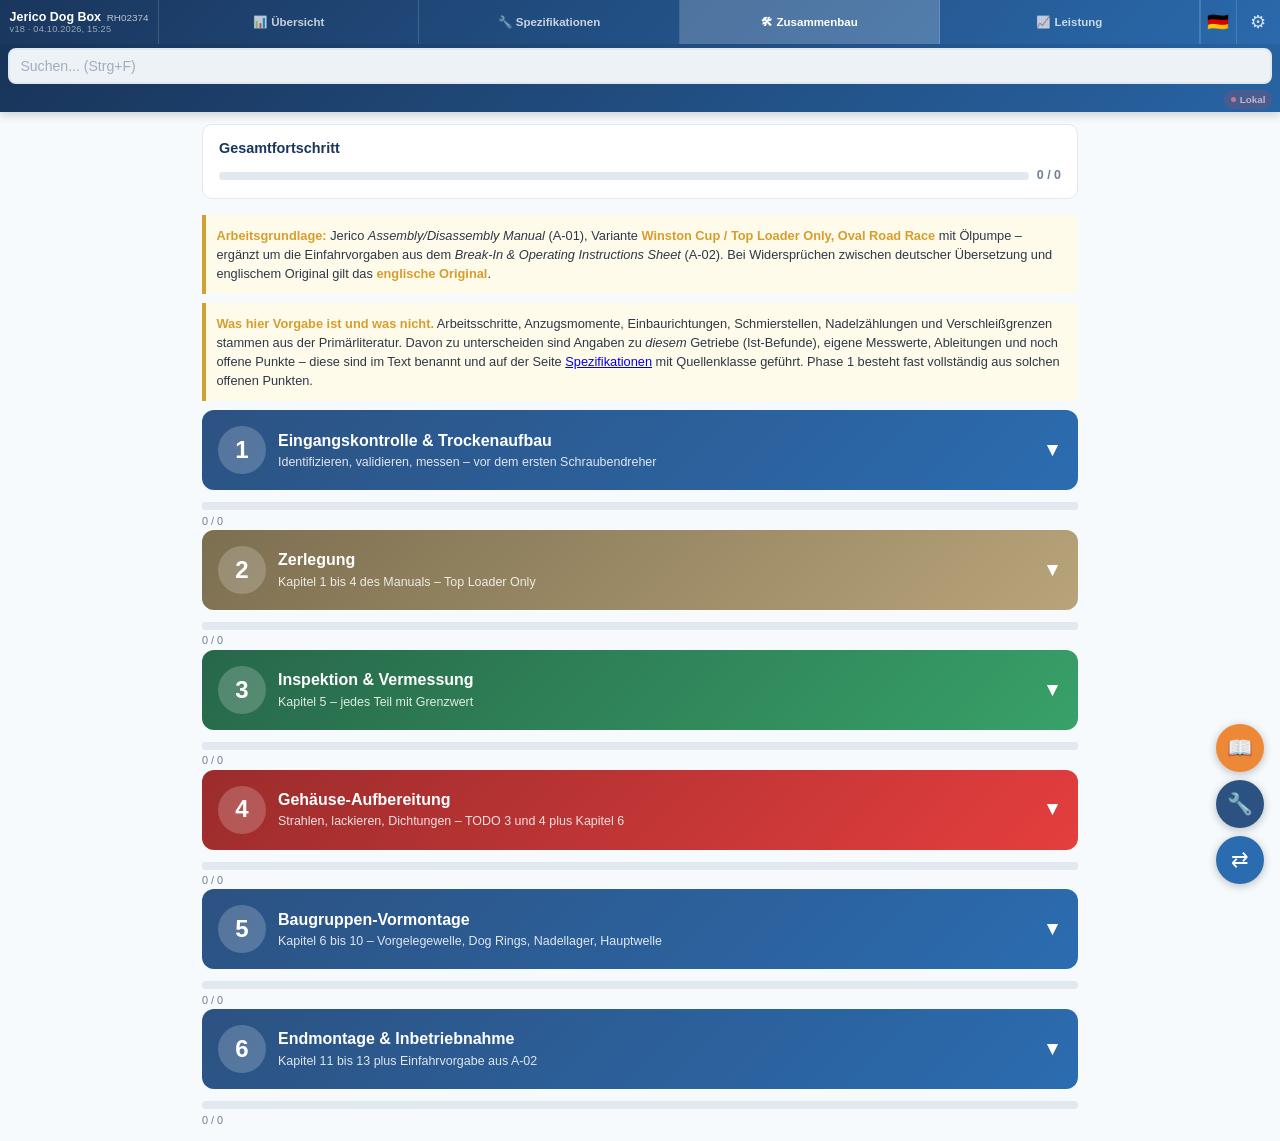
==== commit c7a7c8fe: "v18: Eingetragene Werte wirken Der Kern: in den Spezifikationen stand "26 Spline - Validierung ausst" ====
--- a/build-log.html
+++ b/build-log.html
@@ -20,6 +20,7 @@
     <script src="field-sync.js"></script>
     <script src="validation.js"></script>
     <script src="reference.js"></script>
+    <script src="befund.js"></script>
     <script src="app.js"></script>
 </head>
 <body>
@@ -112,15 +113,38 @@
                 <li><span class="de">Typenschild und Tex-Racing-Aufkleber freilegen und reinigen</span><span class="en">Expose and clean ID plate and Tex Racing sticker</span></li>
                 </ul>
             </div>
-            <div class="guide-block"><h4 class="measure">Sollwerte &amp; Messwerte (Target Values)</h4>
-                <div class="spec-line"><span>Seriennummer</span><span class="spec-val">RH02374</span></div>
-                <div class="spec-line"><span>Typ</span><span class="spec-val">Road Race, Rev. 2 (Dog Ring Low) &ndash; Jerico-Baureihe &bdquo;Oval/Road Race&ldquo;</span></div>
-                <div class="spec-line"><span>Geh&auml;usetyp</span><span class="spec-val">Top Loader Only &ndash; visuell best&auml;tigt</span></div>
-                <div class="spec-line"><span>Aufbau durch</span><span class="spec-val">Tex Racing Ent. Inc.</span></div>
-                <div class="guide-input-row" style="margin-top:0.4rem;">
-                    <div><label>Geh&auml;usenummer abgelesen:</label><input type="text" data-field="p1_case_number" placeholder="RH02374" oninput="autoSave()" style="width:110px;"></div>
+            <div class="guide-block guide-full"><h4 class="measure">Was am Getriebe steht (Identification)</h4>
+                <p><span class="de">Alles hier wird <strong>abgelesen, nicht angenommen</strong>. Die Auswahllisten enthalten die Baureihen, die das Assembly Manual (A-01) nennt &ndash; und zwar genau sie, weil die Zerlegesequenz davon abh&auml;ngt. Was hier eingetragen wird, erscheint in den <a href="specs.html#sec-ident">Spezifikationen</a>; dort steht nichts mehr fest.</span><span class="en">Everything here is <strong>read off, not assumed</strong>. The lists hold the families named in the assembly manual (A-01), because the disassembly sequence depends on which one it is. What is entered here appears in the <a href="specs.html#sec-ident">specifications</a>.</span></p>
+                <div class="guide-input-row" style="margin-top:0.4rem;">
+                    <div><label>Geh&auml;usenummer abgelesen:</label><input type="text" data-field="p1_case_number" placeholder="RH02374" oninput="autoSave()" style="width:120px;"></div>
+                    <div><label>Aufbau durch:</label><input type="text" data-field="p1_aufbau" placeholder="Tex Racing Ent. Inc." oninput="autoSave()" style="width:190px;"></div>
                     <div><label>Aufkleber vorhanden:</label><input type="text" data-field="p1_sticker" placeholder="ja / nein" oninput="autoSave()" style="width:90px;"></div>
                 </div>
+                <div class="guide-input-row" style="margin-top:0.4rem;">
+                    <div><label>Baureihe (A-01):</label>
+                        <select data-field="p1_typ_familie" onchange="autoSave()" style="min-width:230px;">
+                            <option value="">&ndash; ablesen und w&auml;hlen &ndash;</option>
+                            <option>Top &amp; Bottom Loader Road Race</option>
+                            <option>Winston Cup</option>
+                            <option>Clutch-assisted Drag Race</option>
+                            <option>Endurance</option>
+                        </select></div>
+                    <div><label>Geh&auml;usebauart:</label>
+                        <select data-field="p1_typ_gehaeuse" onchange="autoSave()" style="min-width:180px;">
+                            <option value="">&ndash; ablesen und w&auml;hlen &ndash;</option>
+                            <option>Top Loader Only</option>
+                            <option>Top &amp; Bottom Loader</option>
+                            <option>Winston Cup Case</option>
+                        </select></div>
+                    <div><label>Ausf&uuml;hrung / Revision:</label>
+                        <select data-field="p1_typ_rev" onchange="autoSave()" style="min-width:190px;">
+                            <option value="">&ndash; ablesen und w&auml;hlen &ndash;</option>
+                            <option>Rev. 2 (Dog Ring Low)</option>
+                            <option>Rev. 1</option>
+                            <option>unbekannt / nicht gekennzeichnet</option>
+                        </select></div>
+                </div>
+                <div class="info-box" style="margin-top:0.5rem;"><span class="de"><strong>Warum das nicht nur Papier ist:</strong> A-01 sagt, das Geh&auml;use von Top &amp; Bottom Loader sei bei Road Race und Drag Race dasselbe &ndash; <em>&bdquo;however, crucial differences exist between each version and its intended use&ldquo;</em>. Und am Hinterlager sitzt bei Drag Race ein Sicherungsring, bei Road Race und Endurance ein <strong>zweiteiliger Halteclip</strong>. Wer die Baureihe falsch annimmt, zerlegt nach der falschen Sequenz. <span class="src src-a" title="A-01 Assembly Manual">A</span></span><span class="en"><strong>Why this is not just paperwork:</strong> A-01 states the Top &amp; Bottom Loader case is the same for Road Race and Drag Race, but crucial differences exist between the versions. At the rear bearing, drag race uses a snap ring, road race and endurance a two-piece retainer collar. Assume the wrong family and you follow the wrong sequence.</span></div>
             </div>
             <div class="guide-block"><h4 class="tips">Praxis-Tipps (Practical Tips)</h4>
                 <ul>
@@ -297,11 +321,102 @@
 
 <div class="subphase"><span class="de">Trockenaufbau (TODO 1 und 2)</span><span class="en">Dry assembly (TODO 1 and 2)</span></div>
 
+<!-- Schritt 6: Kupplungsbetaetigung -->
+<div class="step-card" id="p1_clutch_card">
+    <div class="step-header">
+        <button type="button" class="step-status" data-field="p1_clutch" value="" onclick="cycleStepStatus(this)" title="Status: offen / in Arbeit / erledigt"></button>
+        <span class="step-title" onclick="toggleGuide(this.parentElement.querySelector('.guide-toggle'))">6. <span class="de">Ausr&uuml;cklager bestimmen</span><span class="en">Determine the release bearing</span></span>
+        <span class="guide-toggle" onclick="toggleGuide(this)"></span>
+    </div>
+    <div class="findings" data-findings="p1_clutch"></div>
+    <div class="step-guide">
+        <div class="guide-grid">
+            <div class="guide-block guide-full"><h4 class="prereq">Die Entscheidung in einem Satz</h4>
+                <p><span class="de">Das vorhandene Ausr&uuml;cklager l&auml;uft auf dem F&uuml;hrungsrohr des vorderen Lagerflansches. Passt der <strong>Au&szlig;endurchmesser</strong> des Jerico-Flansches zur <strong>Bohrung</strong> des vorhandenen Lagers, wird weiterverwendet. Passt er nicht, braucht es ein anderes Lager &ndash; oder den Umstieg auf ein hydraulisches. Zwei Messungen mit dem Messschieber entscheiden das, nicht eine Bestellung auf Verdacht.</span><span class="en">The existing release bearing rides on the guide tube of the front bearing retainer. If the <strong>outside diameter</strong> of the Jerico retainer matches the <strong>bore</strong> of the existing bearing, it can be reused. If not, a different bearing is needed &ndash; or a switch to hydraulic. Two caliper measurements decide this, not a guessed order.</span></p>
+            </div>
+            <div class="guide-block guide-full"><h4 class="measure">Vorgehensweise, mechanisch (Procedure)</h4>
+                <ol>
+                <li><span class="de"><strong>Au&szlig;endurchmesser des F&uuml;hrungsrohrs</strong> am vorderen Lagerflansch des Jerico messen, an drei Stellen &uuml;ber die L&auml;nge &ndash; eingelaufene Rohre sind nicht zylindrisch.</span><span class="en"><strong>Measure the guide tube outside diameter</strong> on the Jerico front bearing retainer, at three points along its length &ndash; worn tubes are not cylindrical.</span></li>
+                <li><span class="de"><strong>Nutzbare L&auml;nge des F&uuml;hrungsrohrs</strong> messen: von der Flanschplanfl&auml;che bis zum Rohrende. Sie begrenzt den Weg des Lagers.</span><span class="en"><strong>Measure the usable guide tube length</strong>: from the retainer face to the end of the tube. It limits the bearing travel.</span></li>
+                <li><span class="de"><strong>Bohrung des vorhandenen Ausr&uuml;cklagers</strong> messen. Differenz zum Rohr: einige Hundertstel Millimeter Spiel sind richtig, Klemmen ist falsch, und mehr als ein Zehntel l&auml;sst das Lager kippen.</span><span class="en"><strong>Measure the bore of the existing release bearing.</strong> A few hundredths of play is right, binding is wrong, and more than a tenth lets the bearing cock.</span></li>
+                <li><span class="de">Ausr&uuml;ckgabel und Z-Gest&auml;nge auf Weg pr&uuml;fen: die Gabel muss das Lager so weit schieben, dass die Kupplung voll trennt, ohne dass das Lager am Flansch anl&auml;uft.</span><span class="en">Check the release fork and linkage travel: the fork must push the bearing far enough to fully release the clutch without the bearing running into the retainer.</span></li>
+                </ol>
+            </div>
+            <div class="guide-block guide-full"><h4 class="warn">Falls auf hydraulisch umgestellt wird</h4>
+                <p><span class="de">Dann entscheidet nicht der Rohrdurchmesser, sondern ein Ma&szlig;paar, das die Hersteller <strong>A</strong> und <strong>B</strong> nennen. Mit Messschieber messen, nicht mit dem Bandma&szlig;: <span class="src src-e" title="Einbauanleitungen McLeod und Tilton">E</span></span></p>
+                <ul>
+                <li><span class="de"><strong>Ma&szlig; A</strong> &ndash; bei montiertem Bellhousing, Schwungrad, Scheibe und Druckplatte: von der <strong>hinteren Planfl&auml;che des Bellhousings</strong> bis zur <strong>Oberkante der Druckplattenfinger</strong>. Unter 3&quot; nimmt man ein angeschraubtes (Bolt-On) Lager, &uuml;ber 3&quot; ein aufgeschobenes (Slip-On).</span><span class="en"><strong>Dimension A</strong> &ndash; with bellhousing, flywheel, disc and pressure plate fitted: from the <strong>rear face of the bellhousing</strong> to the <strong>top of the pressure plate fingers</strong>. Under 3&quot; use a bolt-on bearing, over 3&quot; a slip-on.</span></li>
+                <li><span class="de"><strong>Ma&szlig; B</strong> &ndash; von der <strong>vorderen Planfl&auml;che des Getriebes</strong> bis zur <strong>Stirnfl&auml;che des Ausr&uuml;cklagers</strong>.</span><span class="en"><strong>Dimension B</strong> &ndash; from the <strong>front face of the transmission</strong> to the <strong>face of the release bearing</strong>.</span></li>
+                <li><span class="de"><strong>A minus B muss 0,100&quot; bis 0,250&quot;</strong> ergeben (2,5 bis 6,4 mm). Zu wenig: das Lager liegt dauernd an und stirbt. Zu viel: die Kupplung trennt nicht voll. Einstellbare Lager werden auf dieses Ma&szlig; geschraubt.</span><span class="en"><strong>A minus B must be 0.100&quot; to 0.250&quot;</strong> (2.5 to 6.4 mm). Too little: the bearing rides constantly and dies. Too much: the clutch does not fully release. Adjustable bearings are set to this dimension.</span></li>
+                <li><span class="de">Der Umstieg ist kein Anbau: das F&uuml;hrungsrohr des Lagerflansches wird dabei abgelaengt, und das Bellhousing bekommt Bohrungen f&uuml;r Lager und Leitungen. Vorher entscheiden, nicht beim Zusammenbau. <span class="src src-e">E</span></span><span class="en">The switch is not a bolt-on: the retainer guide tube gets cut off and the bellhousing drilled for the bearing and lines. Decide beforehand, not during assembly.</span></li>
+                </ul>
+            </div>
+            <div class="guide-block"><h4 class="measure">Messwerte (Measurements)</h4>
+                <div class="guide-input-row" style="margin-top:0.4rem;">
+                    <div><label>F&uuml;hrungsrohr &empty; au&szlig;en:</label><input type="text" data-field="p1_tob_retainer_od" data-validate="numeric" placeholder="mm" oninput="autoSave()" style="width:90px;"></div>
+                    <div><label>F&uuml;hrungsrohr L&auml;nge:</label><input type="text" data-field="p1_tob_retainer_len" data-validate="numeric" placeholder="mm" oninput="autoSave()" style="width:90px;"></div>
+                    <div><label>Lagerbohrung vorhanden:</label><input type="text" data-field="p1_tob_bore" data-validate="numeric" placeholder="mm" oninput="autoSave()" style="width:90px;"></div>
+                    <div><label>Lagertyp vorhanden:</label><input type="text" data-field="p1_tob_type" placeholder="Hersteller / Nr." oninput="autoSave()" style="width:160px;"></div>
+                    <div><label>Ma&szlig; A (falls hydraulisch):</label><input type="text" data-field="p1_tob_dim_a" placeholder="Zoll" oninput="autoSave()" style="width:90px;"></div>
+                    <div><label>Ma&szlig; B (falls hydraulisch):</label><input type="text" data-field="p1_tob_dim_b" placeholder="Zoll" oninput="autoSave()" style="width:90px;"></div>
+                </div>
+                <div class="guide-input-row" style="margin-top:0.4rem;">
+                    <div style="flex:1 1 100%;"><label>Entscheidung</label><input type="text" data-field="p1_tob_entscheidung" placeholder="weiterverwenden / anderes Lager / hydraulisch - mit Begruendung" oninput="autoSave()" style="width:100%;"></div>
+                </div>
+            </div>
+            <div class="guide-block"><h4 class="photo">Fotodokumentation</h4>
+                <p><span class="de">Messschieber am F&uuml;hrungsrohr und an der Lagerbohrung, jeweils mit lesbarer Anzeige.</span><span class="en">Caliper on the guide tube and on the bearing bore, display readable in both shots.</span></p>
+            </div>
+        </div>
+    </div>
+</div>
+
+<!-- Schritt 7: Schaltgestaenge -->
+<div class="step-card" id="p1_shifter_card">
+    <div class="step-header">
+        <button type="button" class="step-status" data-field="p1_shifter" value="" onclick="cycleStepStatus(this)" title="Status: offen / in Arbeit / erledigt"></button>
+        <span class="step-title" onclick="toggleGuide(this.parentElement.querySelector('.guide-toggle'))">7. <span class="de">Schaltgest&auml;nge einpassen</span><span class="en">Fit the shifter linkage</span></span>
+        <span class="guide-toggle" onclick="toggleGuide(this)"></span>
+    </div>
+    <div class="findings" data-findings="p1_shifter"></div>
+    <div class="step-guide">
+        <div class="guide-grid">
+            <div class="guide-block guide-full"><h4 class="prereq">Was hier zu kl&auml;ren ist</h4>
+                <p><span class="de">Das Bohrmuster der Schalthebelaufnahme ist beim Jerico nicht das des Toploader. Entscheidend ist aber nicht das Muster allein, sondern <strong>wo der Hebel durch den Tunnel kommt</strong>. Der Jerico nimmt den Hebel in mehreren Positionen auf &ndash; nach Herstellerangabe zwischen <strong>14,5&quot; und 25&quot; ab Bellhousing</strong>. Die Aufgabe ist also eine Messaufgabe: welche Position trifft das vorhandene Loch im Tunnel.</span><span class="en">The shifter mounting pattern on the Jerico is not the Toploader one. What matters is not the pattern alone but <strong>where the lever comes through the tunnel</strong>. The Jerico accepts the lever in several positions &ndash; per the manufacturer between <strong>14.5&quot; and 25&quot; from the bellhousing</strong>. So this is a measuring job: which position hits the existing hole in the tunnel.</span></p>
+            </div>
+            <div class="guide-block guide-full"><h4 class="prereq">Vorgehensweise (Procedure)</h4>
+                <ol>
+                <li><span class="de"><strong>Vorhandenes Loch im Tunnel vermessen</strong>, bezogen auf eine feste Marke am Fahrzeug &ndash; sinnvoll ist die Bellhousing-Planfl&auml;che. Abstand nach hinten und Versatz zur Fahrzeugmitte notieren.</span><span class="en"><strong>Measure the existing hole in the tunnel</strong>, referenced to a fixed mark on the car &ndash; the bellhousing face works well. Note the distance rearward and the offset from vehicle centreline.</span></li>
+                <li><span class="de"><strong>Aufnahmepositionen am Jerico vermessen</strong>, von derselben Planfl&auml;che aus. Welche liegt am n&auml;chsten am Tunnelloch?</span><span class="en"><strong>Measure the mounting positions on the Jerico</strong>, from the same face. Which one sits closest to the tunnel hole?</span></li>
+                <li><span class="de"><strong>Schablone statt Anprobe:</strong> Bohrmuster der Aufnahme auf Pappe oder d&uuml;nnes Blech &uuml;bertragen, Lochdurchmesser und Gewinde notieren. Mit der Schablone l&auml;sst sich die Lage am Fahrzeug durchspielen, ohne das Getriebe mehrfach zu heben.</span><span class="en"><strong>Template instead of trial fitting:</strong> transfer the mounting pattern to card or thin sheet, note hole diameters and threads. With the template the position can be worked out on the car without lifting the transmission repeatedly.</span></li>
+                <li><span class="de">Reicht keine Position, wird eine <strong>Adapterplatte</strong> gefertigt &ndash; in der Praxis aus Aluminium um 12 mm, mit dem Gest&auml;nge aus Stahlrohr und Kugelk&ouml;pfen. Dann gilt: der Hebel muss in allen vier G&auml;ngen und im R&uuml;ckw&auml;rtsgang frei stehen, nicht nur in der Neutralstellung. <span class="src src-e" title="verbreitete Praxis, keine Herstellervorgabe">E</span></span><span class="en">If no position reaches, an <strong>adapter plate</strong> is made &ndash; in practice from aluminium around 12 mm, with the linkage in steel tube and rod ends. Then: the lever must clear in all four gears and reverse, not only in neutral.</span></li>
+                <li><span class="de"><strong>Einstellen geh&ouml;rt vor den Deckel.</strong> Das Manual sagt es ausdr&uuml;cklich: <em>&bdquo;Prior to installing the top cover, we recommend the shifter be installed and adjusted, as this step is facilitated with the top cover off.&ldquo;</em> Mit abgenommenem Deckel sieht man, ob die Schaltfinger ihre Endlagen erreichen. Der Einbau selbst steht in <a href="#p6_shifter_cover_card">Phase 6, Schritt 9</a>. <span class="src src-a" title="A-01 Assembly Manual">A</span></span><span class="en"><strong>Adjusting comes before the cover.</strong> The manual says so explicitly. With the cover off you can see whether the shift fingers reach their end positions. The installation itself is in <a href="#p6_shifter_cover_card">Phase 6, step 9</a>.</span></li>
+                </ol>
+            </div>
+            <div class="guide-block"><h4 class="measure">Messwerte (Measurements)</h4>
+                <div class="guide-input-row" style="margin-top:0.4rem;">
+                    <div><label>Tunnelloch ab Bellhousing:</label><input type="text" data-field="p1_sh_tunnel" placeholder="mm" oninput="autoSave()" style="width:90px;"></div>
+                    <div><label>Versatz zur Mitte:</label><input type="text" data-field="p1_sh_versatz" placeholder="mm" oninput="autoSave()" style="width:90px;"></div>
+                    <div><label>Gew&auml;hlte Aufnahmeposition:</label><input type="text" data-field="p1_sh_position" placeholder="Abstand in mm / Zoll" oninput="autoSave()" style="width:120px;"></div>
+                    <div><label>Bohrmuster (Abstand &times; Gewinde):</label><input type="text" data-field="p1_sh_muster" placeholder="z.B. 3 &times; 5/16" oninput="autoSave()" style="width:150px;"></div>
+                    <div><label>Adapterplatte n&ouml;tig:</label><input type="text" data-field="p1_sh_adapter" placeholder="ja / nein" oninput="autoSave()" style="width:90px;"></div>
+                </div>
+                <div class="guide-input-row" style="margin-top:0.4rem;">
+                    <div style="flex:1 1 100%;"><label>Freigang in allen G&auml;ngen gepr&uuml;ft</label><input type="text" data-field="p1_sh_freigang" placeholder="1-4 und R, Engstelle notieren" oninput="autoSave()" style="width:100%;"></div>
+                </div>
+            </div>
+            <div class="guide-block"><h4 class="photo">Fotodokumentation</h4>
+                <p><span class="de">Schablone auf der Aufnahme, und der Hebel in der engsten Gangstellung im Tunnel.</span><span class="en">Template on the mount, and the lever in its tightest gear position inside the tunnel.</span></p>
+            </div>
+        </div>
+    </div>
+</div>
+
 <!-- Schritt 6: Trockener Zusammenbau &ndash; Vollst&auml;ndigkeit -->
 <div class="step-card" id="p1_dryfit_card">
     <div class="step-header">
         <button type="button" class="step-status" data-field="p1_dryfit" value="" onclick="cycleStepStatus(this)" title="Status: offen / in Arbeit / erledigt"></button>
-        <span class="step-title" onclick="toggleGuide(this.parentElement.querySelector('.guide-toggle'))">6. <span class="de">Trockener Zusammenbau &ndash; Vollst&auml;ndigkeit</span><span class="en">Dry assembly &ndash; completeness</span></span>
+        <span class="step-title" onclick="toggleGuide(this.parentElement.querySelector('.guide-toggle'))">8. <span class="de">Trockener Zusammenbau &ndash; Vollst&auml;ndigkeit</span><span class="en">Dry assembly &ndash; completeness</span></span>
         <span class="guide-toggle" onclick="toggleGuide(this)"></span>
     </div>
     <div class="findings" data-findings="p1_dryfit"></div>
@@ -346,7 +461,7 @@
 <div class="step-card" id="p1_cooling_card">
     <div class="step-header">
         <button type="button" class="step-status" data-field="p1_cooling" value="" onclick="cycleStepStatus(this)" title="Status: offen / in Arbeit / erledigt"></button>
-        <span class="step-title" onclick="toggleGuide(this.parentElement.querySelector('.guide-toggle'))">7. <span class="de">K&uuml;hlkreislauf trocken aufbauen</span><span class="en">Dry-fit the cooling circuit</span></span>
+        <span class="step-title" onclick="toggleGuide(this.parentElement.querySelector('.guide-toggle'))">9. <span class="de">K&uuml;hlkreislauf trocken aufbauen</span><span class="en">Dry-fit the cooling circuit</span></span>
         <span class="guide-toggle" onclick="toggleGuide(this)"></span>
     </div>
     <div class="findings" data-findings="p1_cooling"></div>
@@ -396,7 +511,7 @@
 <div class="step-card" id="p1_teardown_prep_card">
     <div class="step-header">
         <button type="button" class="step-status" data-field="p1_teardown_prep" value="" onclick="cycleStepStatus(this)" title="Status: offen / in Arbeit / erledigt"></button>
-        <span class="step-title" onclick="toggleGuide(this.parentElement.querySelector('.guide-toggle'))">8. <span class="de">Wieder zerlegen und kennzeichnen</span><span class="en">Disassemble again and label</span></span>
+        <span class="step-title" onclick="toggleGuide(this.parentElement.querySelector('.guide-toggle'))">10. <span class="de">Wieder zerlegen und kennzeichnen</span><span class="en">Disassemble again and label</span></span>
         <span class="guide-toggle" onclick="toggleGuide(this)"></span>
     </div>
     <div class="findings" data-findings="p1_teardown_prep"></div>
@@ -2300,7 +2415,7 @@
             <div class="glossary-entry" data-search="top loader bottom loader gehaeuse deckel bodendeckel">
                 <div class="glossary-term">Top Loader / Bottom Loader</div>
                 <div class="glossary-field" data-fidx="3"><span class="glossary-field-label">Was ist das?</span> Wo das Innenleben ins Geh&auml;use kommt: nur von oben (Top Loader Only) oder zus&auml;tzlich durch einen Bodendeckel.</div>
-                <div class="glossary-field" data-fidx="3"><span class="glossary-field-label">Am RH02374:</span> Top Loader Only &ndash; visuell best&auml;tigt. Deshalb entf&auml;llt Schritt 9 der Zerlegung (kein Bodendeckel, kein Sicherungsring am Hauptantriebsclusterrad).</div>
+                <div class="glossary-field" data-fidx="3"><span class="glossary-field-label">Am RH02374:</span> Top Loader Only. Deshalb entf&auml;llt Schritt 9 der Zerlegung (kein Bodendeckel, kein Sicherungsring am Hauptantriebsclusterrad).</div>
                 <div class="glossary-related">Verwandt: Top Cover, Bodendeckel</div>
             </div>
             <div class="glossary-entry" data-search="kupplung schlupf clutch slippage clutchless drag race">
@@ -2341,7 +2456,7 @@
             <div class="glossary-entry" data-search="main drive hauptantrieb 22 27 uebersetzung ritzel">
                 <div class="glossary-term">Main Drive (Hauptantrieb)</div>
                 <div class="glossary-field" data-fidx="9"><span class="glossary-field-label">Was ist das?</span> Das Zahnradpaar Eingangswelle/Vorgelegewelle, das alle G&auml;nge gemeinsam durchlaufen.</div>
-                <div class="glossary-field" data-fidx="9"><span class="glossary-field-label">Am RH02374:</span> 22 / 27 Z&auml;hne = Faktor 0,815.</div>
+                <div class="glossary-field" data-fidx="9"><span class="glossary-field-label">Am RH02374:</span> abgez&auml;hlt <strong>25 / 24</strong> = Faktor 1,042. Die fr&uuml;her hier genannten 22 / 27 (0,815) k&ouml;nnen keine der dokumentierten &Uuml;bersetzungen erzeugen. Aktueller Stand und Rechner: <a href="specs.html#sec-ratios">Spezifikationen, Kapitel 2</a>.</div>
                 <div class="glossary-related">Verwandt: Gear Ratio, Ratio Chart</div>
             </div>
         </div>
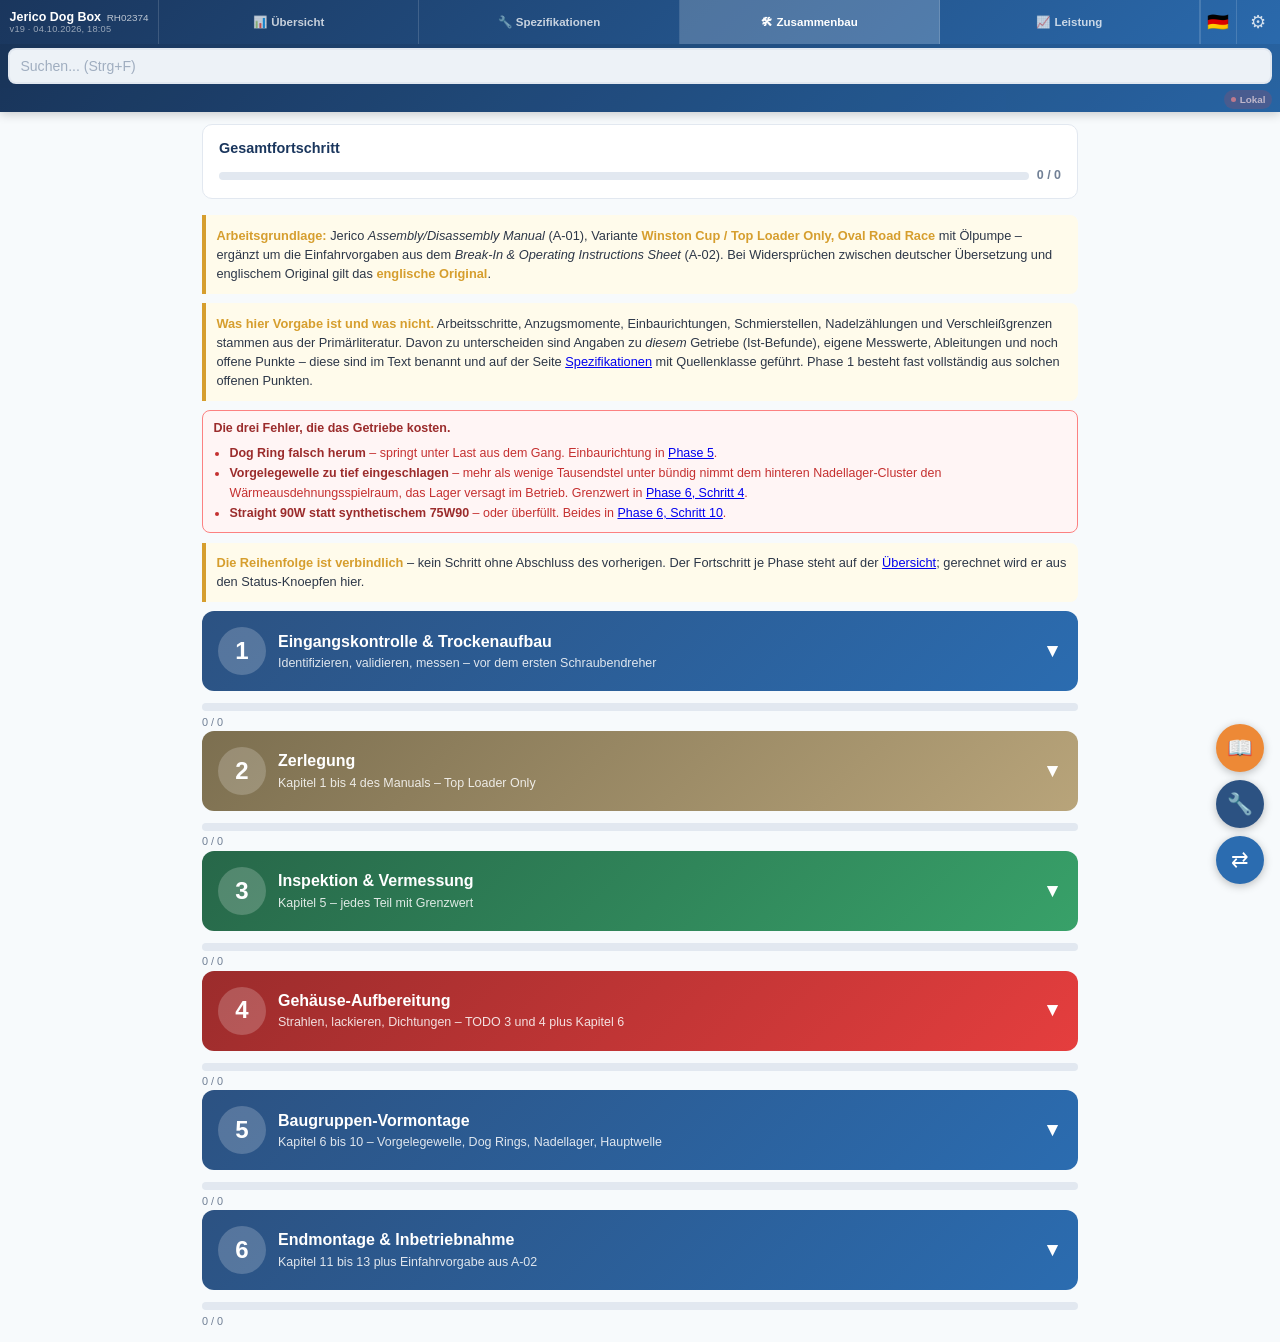
==== commit b9e5a394: "v19: Querschnittliche Wertetabellen aufgeloest Sechs Kapitel entfernt, die dieselben Werte ein zweit" ====
--- a/build-log.html
+++ b/build-log.html
@@ -81,6 +81,18 @@
     <strong>Was hier Vorgabe ist und was nicht.</strong> Arbeitsschritte, Anzugsmomente, Einbaurichtungen, Schmierstellen, Nadelz&auml;hlungen und Verschlei&szlig;grenzen stammen aus der Prim&auml;rliteratur. Davon zu unterscheiden sind Angaben zu <em>diesem</em> Getriebe (Ist-Befunde), eigene Messwerte, Ableitungen und noch offene Punkte &ndash; diese sind im Text benannt und auf der Seite <a href="specs.html#sec-open">Spezifikationen</a> mit Quellenklasse gef&uuml;hrt. Phase 1 besteht fast vollst&auml;ndig aus solchen offenen Punkten.
 </div>
 
+<div class="warning-box">
+    <strong>Die drei Fehler, die das Getriebe kosten.</strong>
+    <ul style="margin:0.3rem 0 0 1rem;">
+    <li><strong>Dog Ring falsch herum</strong> &ndash; springt unter Last aus dem Gang. Einbaurichtung in <a href="#p5_gear2_card">Phase 5</a>.</li>
+    <li><strong>Vorgelegewelle zu tief eingeschlagen</strong> &ndash; mehr als wenige Tausendstel unter b&uuml;ndig nimmt dem hinteren Nadellager-Cluster den W&auml;rmeausdehnungsspielraum, das Lager versagt im Betrieb. Grenzwert in <a href="#p6_countershaft_card">Phase 6, Schritt 4</a>.</li>
+    <li><strong>Straight 90W statt synthetischem 75W90</strong> &ndash; oder &uuml;berf&uuml;llt. Beides in <a href="#p6_fill_card">Phase 6, Schritt 10</a>.</li>
+    </ul>
+</div>
+<div class="info-box">
+    <strong>Die Reihenfolge ist verbindlich</strong> &ndash; kein Schritt ohne Abschluss des vorherigen. Der Fortschritt je Phase steht auf der <a href="index.html">&Uuml;bersicht</a>; gerechnet wird er aus den Status-Knoepfen hier.
+</div>
+
 <div id="phase1">
 <div class="phase-banner p1" onclick="togglePhase('phase1body')">
     <div class="phase-num">1</div>
@@ -954,7 +966,7 @@
         <div class="guide-grid">
             <div class="guide-block"><h4 class="prereq">Vorgehensweise (Procedure)</h4>
                 <ul>
-                <li><span class="de">Alle Teile in L&ouml;sungsmittel waschen und vor der Inspektion trocken blasen</span><span class="en">Wash all parts in solvent and blow dry before inspection</span></li>
+                <li><span class="de">Alle Teile im <strong>L&ouml;sungsmittelbad</strong> waschen und vor der Inspektion trocken blasen &ndash; Auffangwanne und Teilewaschb&uuml;rsten bereitlegen</span><span class="en">Wash all parts in the <strong>solvent bath</strong> and blow dry before inspection &ndash; have a drain pan and parts brushes ready</span></li>
                 <li><span class="de">Blinde Detent-Bohrungen und Sacklochgewinde gezielt ausblasen</span><span class="en">Blow out blind detent bores and blind bolt holes specifically</span></li>
                 </ul>
             </div>
@@ -1886,7 +1898,8 @@
                 </ol>
             </div>
             <div class="guide-block"><h4 class="torque">Anzugswerte (Torque)</h4>
-                <div class="spec-line"><span>R&uuml;ckw&auml;rtsgang-Schaltgabel-Klemmschraube</span><span class="spec-val">28 lb./ft = <strong>38 Nm</strong></span></div>
+                <div class="spec-line"><span>R&uuml;ckw&auml;rtsgang-Schaltgabel-Klemmschraube <em>(5/16-24 &times; 1&quot;)</em></span><span class="spec-val">28 lb./ft = <strong>38 Nm</strong></span></div>
+                <div class="spec-line"><span>Werkzeug</span><span class="spec-val"><strong>Drehmomentschl&uuml;ssel bis 50 Nm</strong> &ndash; f&uuml;r die &Ouml;lpumpe sp&auml;ter einen kleinen bis 12 Nm, 90 lb./in sind nur 10,2 Nm</span></div>
                 <div class="guide-input-row" style="margin-top:0.4rem;">
                     <div><label>Angezogen mit:</label><input type="text" data-field="p6_torque_rev_fork" placeholder="Nm" oninput="autoSave()" style="width:70px;"></div>
                 </div>
@@ -1924,7 +1937,7 @@
                 </ol>
             </div>
             <div class="guide-block"><h4 class="torque">Anzugswerte (Torque)</h4>
-                <div class="spec-line"><span>Zweiteiliger Hinterlager-Halteclip</span><span class="spec-val">22 lb./ft = <strong>30 Nm</strong></span></div>
+                <div class="spec-line"><span>Zweiteiliger Hinterlager-Halteclip <em>(1/4-28 &times; &#8542;&quot;)</em></span><span class="spec-val">22 lb./ft = <strong>30 Nm</strong></span></div>
                 <div class="guide-input-row" style="margin-top:0.4rem;">
                     <div><label>Angezogen mit:</label><input type="text" data-field="p6_torque_rear_clip" placeholder="Nm" oninput="autoSave()" style="width:70px;"></div>
                 </div>
@@ -2008,9 +2021,9 @@
                 </ol>
             </div>
             <div class="guide-block"><h4 class="torque">Anzugswerte (Torque)</h4>
-                <div class="spec-line"><span>3-4 Schaltgabel-Klemmschraube</span><span class="spec-val">28 lb./ft = <strong>38 Nm</strong></span></div>
-                <div class="spec-line"><span>1-2 Schaltgabel-Klemmschraube</span><span class="spec-val">28 lb./ft = <strong>38 Nm</strong></span></div>
-                <div class="spec-line"><span>Seitliche Detentschraube</span><span class="spec-val">22 lb./ft = <strong>30 Nm</strong></span></div>
+                <div class="spec-line"><span>3-4 Schaltgabel-Klemmschraube <em>(5/16-24 &times; 1&frac14;&quot;, Loctite)</em></span><span class="spec-val">28 lb./ft = <strong>38 Nm</strong></span></div>
+                <div class="spec-line"><span>1-2 Schaltgabel-Klemmschraube <em>(5/16-24 &times; &frac34;&quot;, Loctite)</em></span><span class="spec-val">28 lb./ft = <strong>38 Nm</strong></span></div>
+                <div class="spec-line"><span>Seitliche Detentschraube <em>(3/8-16 &times; &frac12;&quot; mit AN-Scheibe)</em></span><span class="spec-val">22 lb./ft = <strong>30 Nm</strong></span></div>
                 <div class="guide-input-row" style="margin-top:0.4rem;">
                     <div><label>3-4 Gabel:</label><input type="text" data-field="p6_torque_34" placeholder="Nm" oninput="autoSave()" style="width:60px;"></div>
                     <div><label>1-2 Gabel:</label><input type="text" data-field="p6_torque_12" placeholder="Nm" oninput="autoSave()" style="width:60px;"></div>
@@ -2079,7 +2092,7 @@
                 </ol>
             </div>
             <div class="guide-block"><h4 class="torque">Anzugswerte (Torque)</h4>
-                <div class="spec-line"><span>Vorderer Lagerflansch</span><span class="spec-val">22 lb./ft = <strong>30 Nm</strong></span></div>
+                <div class="spec-line"><span>Vorderer Lagerflansch <em>(4 &times; 5/16-18 &times; 1&quot; mit AN-Scheiben)</em></span><span class="spec-val">22 lb./ft = <strong>30 Nm</strong></span></div>
                 <div class="guide-input-row" style="margin-top:0.4rem;">
                     <div><label>Angezogen mit:</label><input type="text" data-field="p6_torque_front_ret" placeholder="Nm" oninput="autoSave()" style="width:70px;"></div>
                 </div>
@@ -2113,9 +2126,9 @@
                 </ol>
             </div>
             <div class="guide-block"><h4 class="torque">Anzugswerte (Torque)</h4>
-                <div class="spec-line"><span>Adapterplatte</span><span class="spec-val">25 &rarr; 35 lb./ft = <strong>34 &rarr; 47 Nm</strong></span></div>
-                <div class="spec-line"><span>Tail-Housing-Schrauben</span><span class="spec-val">25 &rarr; 35 lb./ft = <strong>34 &rarr; 47 Nm</strong></span></div>
-                <div class="spec-line"><span>Pumpe an Tail Housing</span><span class="spec-val">35 &rarr; 60 &rarr; 90 lb./in = <strong>4 &rarr; 6,8 &rarr; 10,2 Nm</strong></span></div>
+                <div class="spec-line"><span>&Ouml;lpumpen-Adapterplatte <em>(7/16-14 &times; 1&frac12;&quot;)</em></span><span class="spec-val">25 &rarr; 35 lb./ft = <strong>34 &rarr; 47 Nm</strong></span></div>
+                <div class="spec-line"><span>Tail Housing <em>(5 &times; 7/16-14 &times; 1&frac12;&quot; mit AN-Scheiben)</em></span><span class="spec-val">25 &rarr; 35 lb./ft = <strong>34 &rarr; 47 Nm</strong></span></div>
+                <div class="spec-line"><span>&Ouml;lpumpe an Tail Housing <em>(6 &times; 1/4-20 &times; 1&quot;)</em></span><span class="spec-val">35 &rarr; 60 &rarr; 90 lb./in = <strong>4 &rarr; 6,8 &rarr; 10,2 Nm</strong> &ndash; lb./<strong>in</strong>, nicht lb./ft</span></div>
                 <div class="guide-input-row" style="margin-top:0.4rem;">
                     <div><label>Adapterplatte:</label><input type="text" data-field="p6_torque_adapter" placeholder="Nm" oninput="autoSave()" style="width:60px;"></div>
                     <div><label>Tail Housing:</label><input type="text" data-field="p6_torque_tail" placeholder="Nm" oninput="autoSave()" style="width:60px;"></div>
@@ -2161,7 +2174,7 @@
                 </ol>
             </div>
             <div class="guide-block"><h4 class="torque">Anzugswerte (Torque)</h4>
-                <div class="spec-line"><span>Oberer Deckel</span><span class="spec-val">22 lb./ft = <strong>30 Nm</strong>, alternierend kreuzweise von der Mitte nach aussen</span></div>
+                <div class="spec-line"><span>Oberer Deckel <em>(10 &times; 5/16-18 &times; 1&quot; gegossen, &times; &frac34;&quot; bei 1/8&quot;-Alublech)</em></span><span class="spec-val">22 lb./ft = <strong>30 Nm</strong>, alternierend kreuzweise von der Mitte nach aussen</span></div>
                 <div class="guide-input-row" style="margin-top:0.4rem;">
                     <div><label>Angezogen mit:</label><input type="text" data-field="p6_torque_cover" placeholder="Nm" oninput="autoSave()" style="width:70px;"></div>
                 </div>
@@ -2189,8 +2202,9 @@
                 <div class="spec-line"><span>F&uuml;llstand</span><span class="spec-val">3/4&quot; unterhalb der seitlichen Einf&uuml;ll&ouml;ffnung</span></div>
                 <div class="spec-line"><span>Nicht &uuml;berf&uuml;llen</span><span class="spec-val">zu viel &Ouml;l erzeugt &uuml;berm&auml;ssige Hitze</span></div>
                 <div class="guide-input-row" style="margin-top:0.4rem;">
-                    <div><label>Eingef&uuml;llt:</label><input type="text" data-field="p6_fill_amount" placeholder="Liter" oninput="autoSave()" style="width:70px;"></div>
-                    <div><label>&Ouml;l / Marke:</label><input type="text" data-field="p6_fill_brand" placeholder="Hersteller" oninput="autoSave()" style="width:160px;"></div>
+                    <div><label>Eingef&uuml;lltes &Ouml;l:</label><input type="text" data-field="p6_fill_brand" placeholder="z.B. Mobil 1 75W90" oninput="autoSave()" style="width:200px;"></div>
+                    <div><label>Menge:</label><input type="text" data-field="p6_fill_amount" placeholder="Liter" oninput="autoSave()" style="width:80px;"></div>
+                    <div><label>F&uuml;llstand gepr&uuml;ft:</label><input type="text" data-field="p6_fill_level" placeholder="mm unter der &Ouml;ffnung" oninput="autoSave()" style="width:150px;"></div>
                     <div><label>Datum:</label><input type="text" data-field="p6_fill_date" placeholder="TT.MM.JJJJ" oninput="autoSave()" style="width:100px;"></div>
                 </div>
             </div>
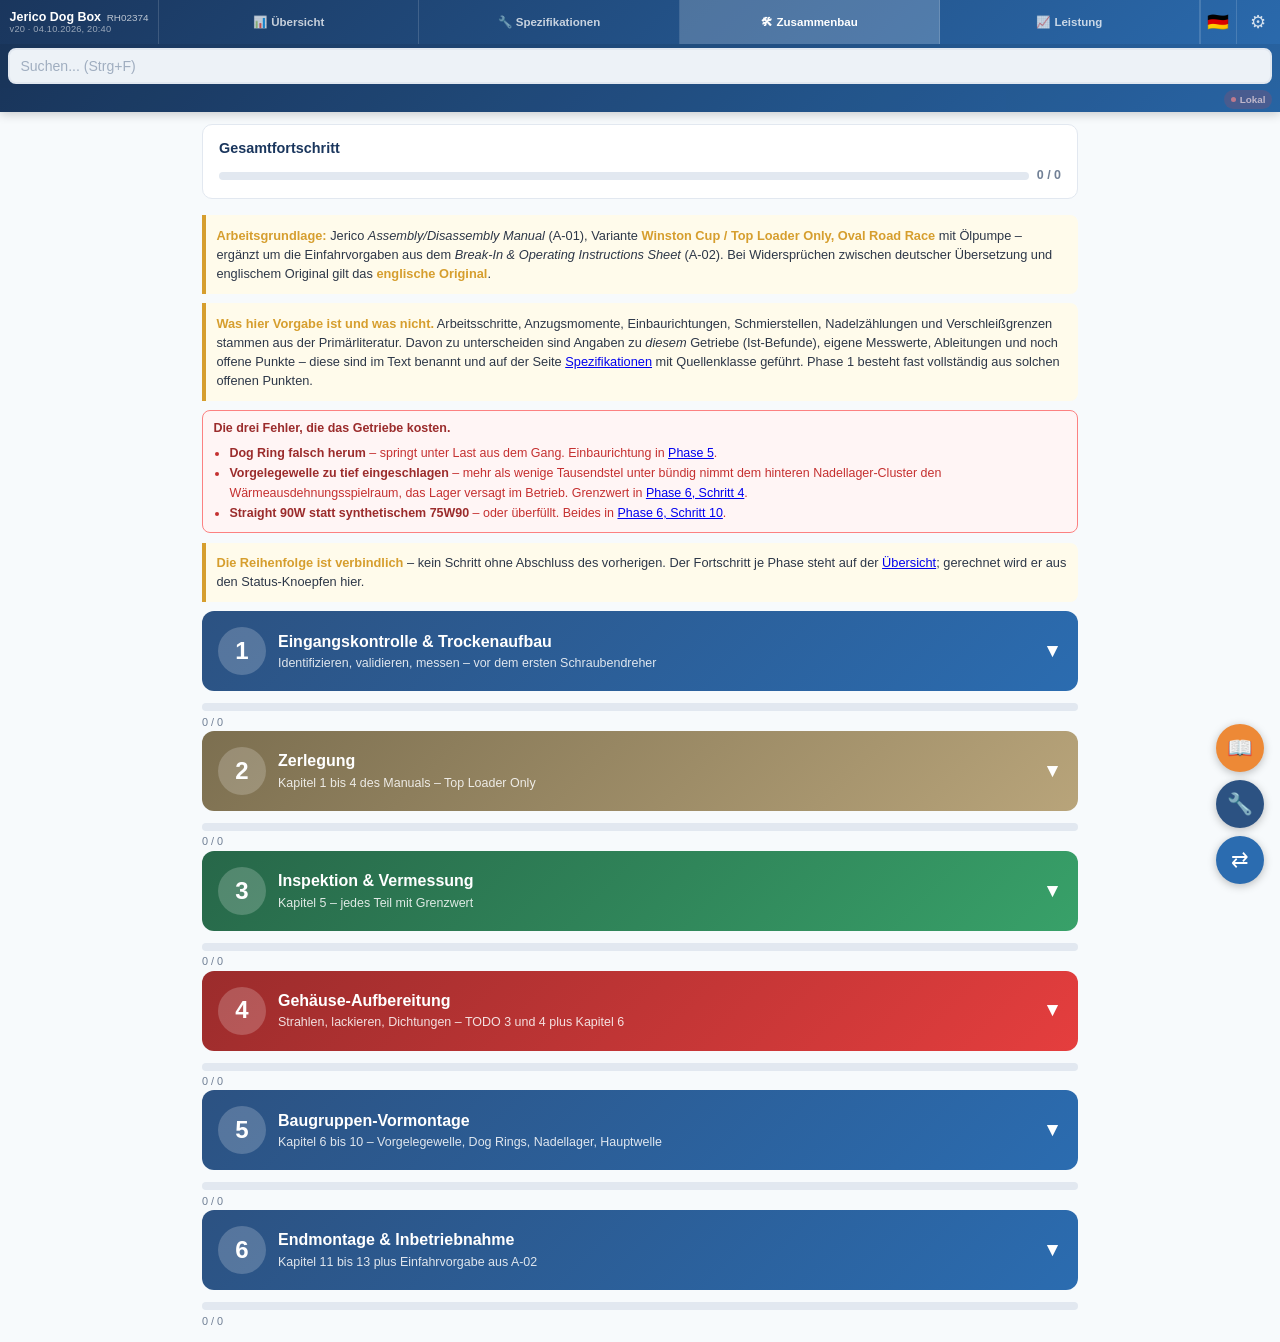
==== commit 5af35809: "v20: Kuehlsystem - eine Zeichnung statt einer Pfeilkette Das Kapitel trug eine Zeile "Schnittzeichnu" ====
--- a/build-log.html
+++ b/build-log.html
@@ -487,19 +487,25 @@
                 </ol>
             </div>
             <div class="guide-block"><h4 class="measure">Komponenten (Components)</h4>
-                <div class="spec-line"><span>Jerico &Ouml;lpumpe</span><span class="spec-val">-8AN auf 1/2&quot; Hose Barb, 2&times; gerade + 2&times; 90&deg;</span></div>
-                <div class="spec-line"><span>Derale &Ouml;lk&uuml;hler</span><span class="spec-val">-8AN auf 1/2&quot; Hose Barb, 2&times; gerade</span></div>
-                <div class="spec-line"><span>Derale Inline Fan Thermostat</span><span class="spec-val">-8AN</span></div>
+                <div class="spec-line"><span>Jerico &Ouml;lpumpe</span><span class="spec-val">-8AN auf 1/2&quot; Hose Barb, 2&times; gerade + 2&times; 90&deg; &ndash; vorhanden</span></div>
                 <div class="spec-line"><span>Filter</span><span class="spec-val">Part# LF-100</span></div>
-                <div class="guide-input-row" style="margin-top:0.4rem;">
-                    <div><label>Schlauchl&auml;nge Pumpe&rarr;K&uuml;hler:</label><input type="text" data-field="p1_hose_1" placeholder="cm" oninput="autoSave()" style="width:70px;"></div>
-                    <div><label>Schlauchl&auml;nge K&uuml;hler&rarr;Filter:</label><input type="text" data-field="p1_hose_2" placeholder="cm" oninput="autoSave()" style="width:70px;"></div>
-                    <div><label>Schlauchl&auml;nge Filter&rarr;Pumpe:</label><input type="text" data-field="p1_hose_3" placeholder="cm" oninput="autoSave()" style="width:70px;"></div>
+                <div class="spec-line"><span>Reihenfolge</span><span class="spec-val">Pump OUT &rarr; K&uuml;hler &rarr; Filter &rarr; Pump IN; K&uuml;hler OUT oben, IN unten</span></div>
+                <div class="guide-input-row" style="margin-top:0.4rem;">
+                    <div style="flex:1 1 100%;"><label>K&uuml;hler (Typ, Gr&ouml;sse, Anschl&uuml;sse):</label><input type="text" data-field="p1_cool_kuehler" placeholder="noch offen &ndash; Kandidat war Derale -8AN auf 1/2&quot; Hose Barb" oninput="autoSave()" style="width:100%;"></div>
+                </div>
+                <div class="guide-input-row" style="margin-top:0.4rem;">
+                    <div><label>L&uuml;fter / Thermostat:</label><input type="text" data-field="p1_cool_luefter" placeholder="Kandidat: Derale Inline -8AN" oninput="autoSave()" style="width:230px;"></div>
+                    <div><label>Einbauort des K&uuml;hlers:</label><input type="text" data-field="p1_cool_ort" placeholder="wo im Fahrzeug" oninput="autoSave()" style="width:200px;"></div>
+                </div>
+                <div class="guide-input-row" style="margin-top:0.4rem;">
+                    <div><label>Leitung Pumpe&rarr;K&uuml;hler:</label><input type="text" data-field="p1_hose_1" placeholder="cm" oninput="autoSave()" style="width:70px;"></div>
+                    <div><label>K&uuml;hler&rarr;Filter:</label><input type="text" data-field="p1_hose_2" placeholder="cm" oninput="autoSave()" style="width:70px;"></div>
+                    <div><label>Filter&rarr;Pumpe:</label><input type="text" data-field="p1_hose_3" placeholder="cm" oninput="autoSave()" style="width:70px;"></div>
                 </div>
             </div>
             <div class="guide-block"><h4 class="tips">Praxis-Tipps (Practical Tips)</h4>
                 <ul>
-                <li><span class="de">Auf dem Road Course ist der K&uuml;hler Pflicht &ndash; &bdquo;on a road course, a cooler is a must&ldquo; (A-02).</span><span class="en">On a road course the cooler is mandatory &ndash; &bdquo;on a road course, a cooler is a must&ldquo; (A-02).</span></li>
+                <li><span class="de">Der K&uuml;hler ist Pflicht, nicht Zubeh&ouml;r &ndash; Quelle und Begr&uuml;ndung in den <a href="specs.html#sec-cooling">Spezifikationen, Kapitel 4</a></span><span class="en">The cooler is mandatory, not an accessory &ndash; source and reasoning in the <a href="specs.html#sec-cooling">specifications, chapter 4</a></span></li>
                 </ul>
             </div>
             <div class="guide-block"><h4 class="photo">Fotodokumentation (Photo Documentation)</h4>
@@ -2121,7 +2127,7 @@
                 <li><span class="de">Adapterplatte mit zwei 7/16-14 &times; 1&frac12;&quot; Schrauben einbauen; zwei 2&frac14;&quot; Tail-Housing-Schrauben zur Zentrierung verwenden und danach entfernen</span><span class="en">Install the adapter plate with two 7/16-14 &times; 1&frac12;&quot; screws; use two 2&frac14;&quot; tail housing bolts to centre it, remove them afterwards</span></li>
                 <li><span class="de">Leichtes Grease auf Hauptwellen-Keilwelle, hintere Buchse und Dichtung</span><span class="en">Light grease on the main shaft splines, rear bushing and seal</span></li>
                 <li><span class="de">Tail-Housing-/&Ouml;lpumpen-Baugruppe einbauen und nach Herstellermuster anziehen</span><span class="en">Install the tail housing / oil pump assembly and torque per the manufacturer pattern</span></li>
-                <li><span class="de">Sechs Pumpenschrauben stufenweise anziehen und dazwischen jedes Mal die Hauptwelle drehen; Pumpenposition (oben/unten/links/rechts) so einstellen, dass nichts klemmt</span><span class="en">Tighten the six pump screws in stages, rotating the main shaft between each stage; adjust pump position (up/down/left/right) until nothing binds</span></li>
+                <li><span class="de">Sechs Pumpenschrauben zun&auml;chst auf etwa <strong>35 lb./in</strong> anziehen, dann die Hauptwelle drehen und die Pumpenposition (oben/unten/links/rechts) so einstellen, dass nichts klemmt &ndash; danach schrittweise bis <strong>90 lb./in</strong>, zwischen jeder Stufe erneut drehen <span class="src src-a" title="A-01 Anhang 1">A</span></span><span class="en">Tighten the six pump screws in stages, rotating the main shaft between each stage; adjust pump position (up/down/left/right) until nothing binds</span></li>
                 <li><span class="de">Pumpe vorf&uuml;llen und die Hauptwelle in beide Richtungen drehen, bevor die Leitungen angeschlossen werden</span><span class="en">Prime the pump and rotate the main shaft both directions before connecting the lines</span></li>
                 </ol>
             </div>
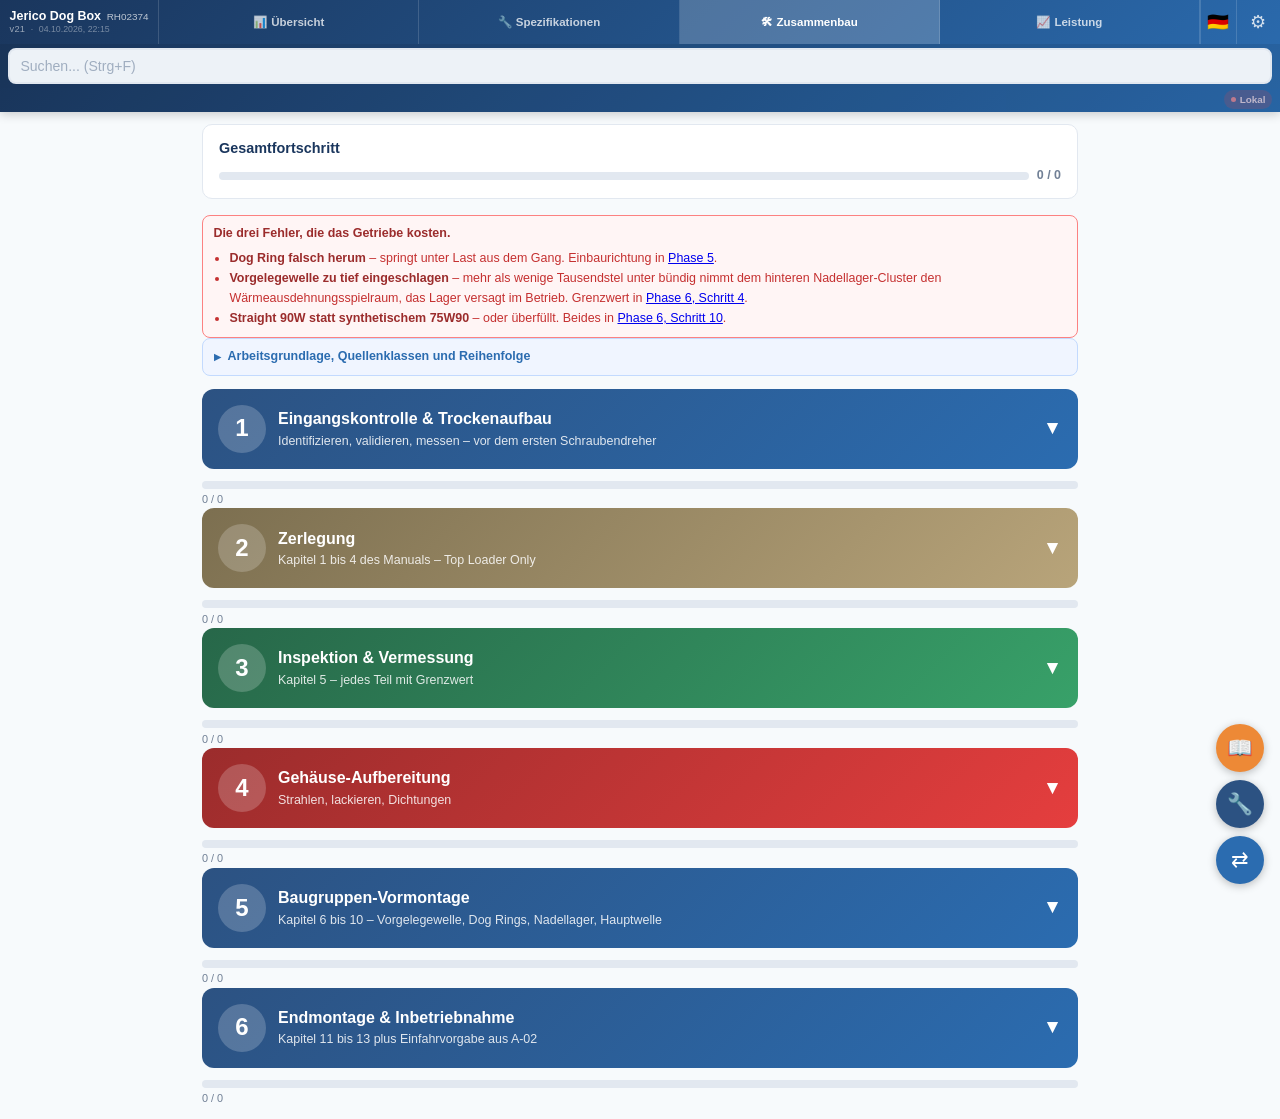
==== commit 1694650b: "v21: Kopfzeile und Einstieg wie im Schwesterprojekt Auf dem Telefon bestand die Kopfzeile nur aus vi" ====
--- a/build-log.html
+++ b/build-log.html
@@ -27,7 +27,7 @@
 
 <div class="header">
     <div class="header-row">
-        <a href="index.html" class="header-title" style="text-decoration:none;color:white;"><span class="ht-name">Jerico Dog Box<span class="ht-sub">RH02374</span></span><span class="ht-version" id="appVersion" onclick="openChangelog()" title="Release-Dokumentation"></span></a>
+        <a href="index.html" class="header-title" style="text-decoration:none;color:white;"><span class="ht-name">Jerico Dog Box<span class="ht-sub">RH02374</span></span><span class="ht-meta" onclick="openChangelog()" title="Release-Dokumentation"><span class="ht-version" id="appVersion"></span><span class="ht-built"></span></span></a>
         <a class="nav-item" href="index.html" title="Übersicht"><span class="nav-icon">&#128202;</span><span class="nav-label">Übersicht</span></a>
         <a class="nav-item" href="specs.html" title="Spezifikationen"><span class="nav-icon">&#128295;</span><span class="nav-label">Spezifikationen</span></a>
         <a class="nav-item active" href="build-log.html" title="Zusammenbau"><span class="nav-icon">&#128736;</span><span class="nav-label">Zusammenbau</span></a>
@@ -44,7 +44,7 @@
                 <button onclick="document.getElementById('importFile').click();closeToolMenu()" style="display:block;width:100%;text-align:left;padding:0.5rem 0.75rem;border:none;background:none;color:var(--text);font-size:0.78rem;cursor:pointer;">&#128228; Import</button>
                 <button onclick="window.print();closeToolMenu()" style="display:block;width:100%;text-align:left;padding:0.5rem 0.75rem;border:none;background:none;color:var(--text);font-size:0.78rem;cursor:pointer;">&#128424; Drucken</button>
                 <div style="height:1px;background:#e2e8f0;margin:0.2rem 0;"></div>
-                <button type="button" class="menu-version" onclick="openChangelog();closeToolMenu()" title="Release-Dokumentation">Version <span class="app-version"></span> &rsaquo;</button>
+                <button type="button" class="menu-version" onclick="openChangelog();closeToolMenu()" title="Release-Dokumentation">Version <span class="app-version"></span><span class="app-built"></span> &rsaquo;</button>
             </div>
         </div>
         <input type="file" id="importFile" accept=".json" style="display:none" onchange="importJSON(event)">
@@ -73,14 +73,6 @@
     </div>
 </div>
 
-<div class="info-box">
-    <strong>Arbeitsgrundlage:</strong> Jerico <em>Assembly/Disassembly Manual</em> (A-01), Variante <strong>Winston Cup / Top Loader Only, Oval Road Race</strong> mit &Ouml;lpumpe &ndash; erg&auml;nzt um die Einfahrvorgaben aus dem <em>Break-In &amp; Operating Instructions Sheet</em> (A-02).
-    Bei Widerspr&uuml;chen zwischen deutscher &Uuml;bersetzung und englischem Original gilt das <strong>englische Original</strong>.
-</div>
-<div class="info-box">
-    <strong>Was hier Vorgabe ist und was nicht.</strong> Arbeitsschritte, Anzugsmomente, Einbaurichtungen, Schmierstellen, Nadelz&auml;hlungen und Verschlei&szlig;grenzen stammen aus der Prim&auml;rliteratur. Davon zu unterscheiden sind Angaben zu <em>diesem</em> Getriebe (Ist-Befunde), eigene Messwerte, Ableitungen und noch offene Punkte &ndash; diese sind im Text benannt und auf der Seite <a href="specs.html#sec-open">Spezifikationen</a> mit Quellenklasse gef&uuml;hrt. Phase 1 besteht fast vollst&auml;ndig aus solchen offenen Punkten.
-</div>
-
 <div class="warning-box">
     <strong>Die drei Fehler, die das Getriebe kosten.</strong>
     <ul style="margin:0.3rem 0 0 1rem;">
@@ -89,8 +81,20 @@
     <li><strong>Straight 90W statt synthetischem 75W90</strong> &ndash; oder &uuml;berf&uuml;llt. Beides in <a href="#p6_fill_card">Phase 6, Schritt 10</a>.</li>
     </ul>
 </div>
+<div class="comp-box" style="margin-bottom:0.8rem;">
+    <div class="comp-toggle" onclick="toggleComp(this)">Arbeitsgrundlage, Quellenklassen und Reihenfolge</div>
+    <div class="comp-body">
+<div class="info-box">
+    <strong>Arbeitsgrundlage:</strong> Jerico <em>Assembly/Disassembly Manual</em> (A-01), Variante <strong>Winston Cup / Top Loader Only, Oval Road Race</strong> mit &Ouml;lpumpe &ndash; erg&auml;nzt um die Einfahrvorgaben aus dem <em>Break-In &amp; Operating Instructions Sheet</em> (A-02).
+    Bei Widerspr&uuml;chen zwischen deutscher &Uuml;bersetzung und englischem Original gilt das <strong>englische Original</strong>.
+</div>
+<div class="info-box">
+    <strong>Was hier Vorgabe ist und was nicht.</strong> Arbeitsschritte, Anzugsmomente, Einbaurichtungen, Schmierstellen, Nadelz&auml;hlungen und Verschlei&szlig;grenzen stammen aus der Prim&auml;rliteratur. Davon zu unterscheiden sind Angaben zu <em>diesem</em> Getriebe (Ist-Befunde), eigene Messwerte, Ableitungen und noch offene Punkte &ndash; diese sind im Text benannt und auf der Seite <a href="specs.html#sec-open">Spezifikationen</a> mit Quellenklasse gef&uuml;hrt. Phase 1 besteht fast vollst&auml;ndig aus solchen offenen Punkten.
+</div>
 <div class="info-box">
     <strong>Die Reihenfolge ist verbindlich</strong> &ndash; kein Schritt ohne Abschluss des vorherigen. Der Fortschritt je Phase steht auf der <a href="index.html">&Uuml;bersicht</a>; gerechnet wird er aus den Status-Knoepfen hier.
+</div>
+    </div>
 </div>
 
 <div id="phase1">
@@ -331,7 +335,7 @@
     </div>
 </div>
 
-<div class="subphase"><span class="de">Trockenaufbau (TODO 1 und 2)</span><span class="en">Dry assembly (TODO 1 and 2)</span></div>
+<div class="subphase"><span class="de">Trockenaufbau und Zerlegen</span><span class="en">Dry assembly and teardown</span></div>
 
 <!-- Schritt 6: Kupplungsbetaetigung -->
 <div class="step-card" id="p1_clutch_card">
@@ -355,7 +359,7 @@
                 </ol>
             </div>
             <div class="guide-block guide-full"><h4 class="warn">Falls auf hydraulisch umgestellt wird</h4>
-                <p><span class="de">Dann entscheidet nicht der Rohrdurchmesser, sondern ein Ma&szlig;paar, das die Hersteller <strong>A</strong> und <strong>B</strong> nennen. Mit Messschieber messen, nicht mit dem Bandma&szlig;: <span class="src src-e" title="Einbauanleitungen McLeod und Tilton">E</span></span></p>
+                <p><span class="de">Dann entscheidet nicht der Rohrdurchmesser, sondern ein Ma&szlig;paar, das die Hersteller <strong>A</strong> und <strong>B</strong> nennen. Mit Messschieber messen, nicht mit dem Bandma&szlig;: <span class="src src-e" title="Einbauanleitungen McLeod und Tilton">E</span></span><span class="en">Then it is not the tube diameter that decides but a pair of dimensions the manufacturers call <strong>A</strong> and <strong>B</strong>. Measure them with a caliper, not with a tape:</span></p>
                 <ul>
                 <li><span class="de"><strong>Ma&szlig; A</strong> &ndash; bei montiertem Bellhousing, Schwungrad, Scheibe und Druckplatte: von der <strong>hinteren Planfl&auml;che des Bellhousings</strong> bis zur <strong>Oberkante der Druckplattenfinger</strong>. Unter 3&quot; nimmt man ein angeschraubtes (Bolt-On) Lager, &uuml;ber 3&quot; ein aufgeschobenes (Slip-On).</span><span class="en"><strong>Dimension A</strong> &ndash; with bellhousing, flywheel, disc and pressure plate fitted: from the <strong>rear face of the bellhousing</strong> to the <strong>top of the pressure plate fingers</strong>. Under 3&quot; use a bolt-on bearing, over 3&quot; a slip-on.</span></li>
                 <li><span class="de"><strong>Ma&szlig; B</strong> &ndash; von der <strong>vorderen Planfl&auml;che des Getriebes</strong> bis zur <strong>Stirnfl&auml;che des Ausr&uuml;cklagers</strong>.</span><span class="en"><strong>Dimension B</strong> &ndash; from the <strong>front face of the transmission</strong> to the <strong>face of the release bearing</strong>.</span></li>
@@ -1399,7 +1403,7 @@
     <div class="phase-num">4</div>
     <div class="phase-info">
         <h2><span class="de">Geh&auml;use-Aufbereitung</span><span class="en">Case Refurbishment</span></h2>
-        <p><span class="de">Strahlen, lackieren, Dichtungen &ndash; TODO 3 und 4 plus Kapitel 6</span><span class="en">Blast, paint, seals &ndash; TODO 3 and 4 plus chapter 6</span></p>
+        <p><span class="de">Strahlen, lackieren, Dichtungen</span><span class="en">Blast, paint, seals</span></p>
     </div>
     <span class="phase-toggle" id="toggle_phase4body">&#9660;</span>
 </div>
@@ -1408,7 +1412,7 @@
 
 <div class="phase-body collapsed" id="phase4body">
 
-<div class="subphase"><span class="de">Oberfl&auml;che (TODO 3 und 4)</span><span class="en">Surface finish (TODO 3 and 4)</span></div>
+<div class="subphase"><span class="de">Oberfl&auml;che</span><span class="en">Surface finish</span></div>
 
 <!-- Schritt 1: Geh&auml;use glasperlenstrahlen -->
 <div class="step-card" id="p4_blasting_card">
--- a/styles.css
+++ b/styles.css
@@ -36,6 +36,13 @@
 .header-title .ht-name { display: block; line-height: 1.15; }
 .header-title .ht-sub { font-size: 0.62rem; opacity: 0.7; margin-left: 0.35rem; font-weight: 400; }
 .header-title .ht-version { font-size: 0.58rem; opacity: 0.55; font-weight: 400; line-height: 1.1; letter-spacing: 0.02em; }
+.header-title .ht-meta { display: flex; align-items: baseline; gap: 0.35rem; min-width: 0; cursor: pointer; }
+.header-title .ht-built { font-size: 0.55rem; opacity: 0.4; font-weight: 400; line-height: 1.1; white-space: nowrap; }
+.header-title .ht-built::before { content: '\00B7'; margin-right: 0.35rem; }
+.header-title .ht-built:empty { display: none; }
+.menu-version .app-built { margin-left: 0.35rem; font-size: 0.7rem; opacity: 0.6; font-weight: 400; }
+.menu-version .app-built::before { content: '\00B7'; margin-right: 0.35rem; }
+.menu-version .app-built:empty { display: none; }
 .nav-item {
             flex: 1; display: flex; align-items: center; justify-content: center; gap: 0.25rem;
             height: 100%; padding: 0 0.3rem; color: rgba(255,255,255,0.75); font-size: 0.72rem;
@@ -506,23 +513,23 @@
         .toast { position: fixed; bottom: 1.5rem; left: 50%; transform: translateX(-50%) translateY(100px); background: var(--primary); color: white; padding: 0.65rem 1.3rem; border-radius: 10px; font-size: 0.82rem; font-weight: 500; box-shadow: 0 4px 15px rgba(0,0,0,0.2); z-index: 10000; transition: transform 0.3s ease; display: flex; align-items: center; max-width: calc(100vw - 2rem); }
         .toast-error { background: #c53030; }
 /* ---- Mobile ---- */
+        /* Vier Navigationspunkte plus Titel passen schmal nicht nebeneinander.
+           Bis v20 wich dafuer der Titel - damit verschwanden auf dem Telefon
+           auch Version und Freigabezeitpunkt, und die Kopfzeile bestand nur
+           noch aus vier Symbolen. Jetzt weichen stattdessen die
+           Navigationsbeschriftungen: ein Symbol bleibt erkennbar, eine
+           namenlose Seite nicht. So haelt es das Schwesterprojekt auch. */
         @media (max-width: 600px) {
             .header-title { font-size: 0.7rem; padding: 0 0.4rem; }
-            .header-title span { display: none; }
             .nav-item { font-size: 0.65rem; padding: 0 0.15rem; min-width: 0; overflow: hidden; }
-        }
-        /* Vier Navigationspunkte plus Titel passen unter ~520px nicht mehr
-           nebeneinander - der Titel weicht, die Startseite bleibt ueber
-           "Uebersicht" erreichbar. */
+            .nav-item .nav-label { display: none; }
+            .nav-item .nav-icon { font-size: 1.05rem; }
+        }
         @media (max-width: 520px) {
-            .header-title { display: none; }
-            .nav-item { font-size: 0.62rem; }
+            .header-title { font-size: 0.66rem; padding: 0 0.35rem; }
+            .header-title .ht-sub { display: none; }
             .container { padding: 0.4rem; }
             .section { padding: 0.75rem; }
-        }
-@media (max-width: 430px) {
-            .nav-item .nav-label { display: none; }
-            .nav-item .nav-icon { font-size: 1rem; }
         }
 @media print {
             .header { position: static; }
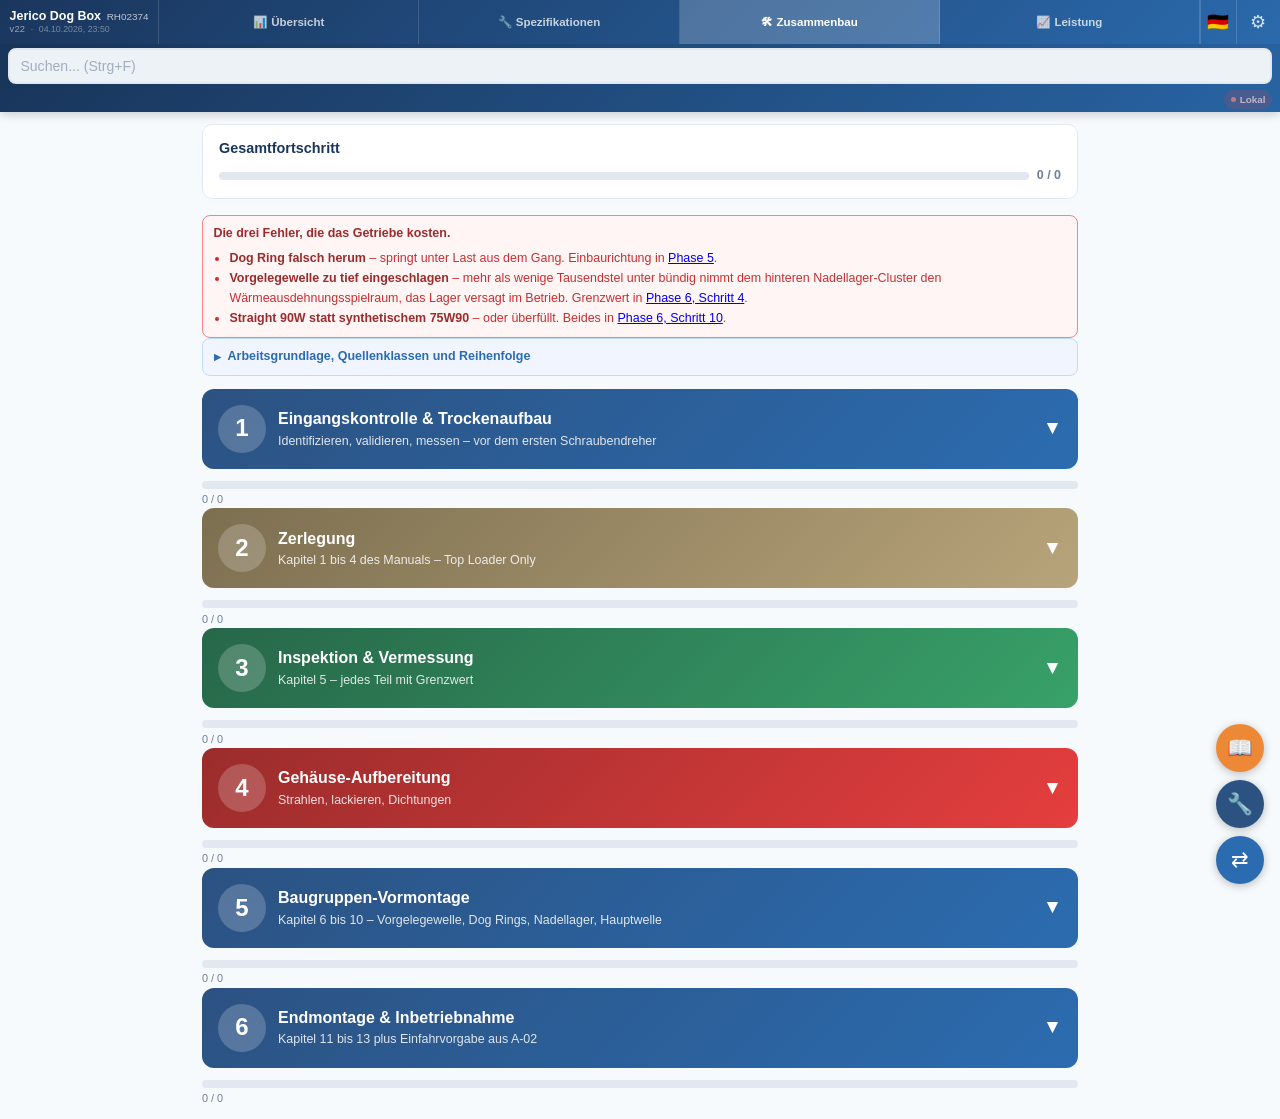
==== commit 7ca3c49c: "v22: Glossar einmal statt viermal, Quellen zum Mitnehmen Das Glossar lag als Markup in allen vier Se" ====
--- a/build-log.html
+++ b/build-log.html
@@ -21,6 +21,7 @@
     <script src="validation.js"></script>
     <script src="reference.js"></script>
     <script src="befund.js"></script>
+    <script src="glossar.js"></script>
     <script src="app.js"></script>
 </head>
 <body>
@@ -2419,201 +2420,7 @@
             <button class="glossary-cat-btn" onclick="filterCategory(this,'cat-abk')" data-cat="cat-abk">Abk&uuml;rzungen &amp; Teilenummern</button>
         </div>
     </div>
-    <div class="glossary-body" id="glossaryBody">
-        <div class="glossary-category" data-cat="cat-grund">
-            <div class="glossary-category-title">1. Grundbegriffe</div>
-            <div class="glossary-entry" data-search="dog box klauengetriebe renngetriebe synchron">
-                <div class="glossary-term">Dog Box (Klauengetriebe)</div>
-                <div class="glossary-field" data-fidx="1"><span class="glossary-field-label">Was ist das?</span> Ein Getriebe ohne Synchronringe. Die G&auml;nge werden &uuml;ber Klauen (Dogs) formschl&uuml;ssig verbunden.</div>
-                <div class="glossary-field" data-fidx="1"><span class="glossary-field-label">Einfach gesagt:</span> Statt sanft anzugleichen rasten die Z&auml;hne hart ineinander &ndash; schnell, laut, verschleissfreudig bei falscher Bedienung.</div>
-                <div class="glossary-field" data-fidx="1"><span class="glossary-field-label">Warum?</span> Schaltzeit und Belastbarkeit. Ein Synchronring w&auml;re das schwache Glied im Rennbetrieb.</div>
-                <div class="glossary-related">Verwandt: Dog Ring, Schiebemuffe, Innennabe</div>
-            </div>
-            <div class="glossary-entry" data-search="dog ring klauenring mitnehmer 34 37 zaehne keilwelle">
-                <div class="glossary-term">Dog Ring (Klauenring)</div>
-                <div class="glossary-field" data-fidx="2"><span class="glossary-field-label">Was ist das?</span> Der aufgekeilte Ring mit den Mitnehmerklauen, &uuml;ber den ein Gang eingelegt wird. Im RH02374: 34 Z&auml;hne am 2. Gang, 37 Z&auml;hne am 3. Gang und auf der Eingangswelle.</div>
-                <div class="glossary-field" data-fidx="2"><span class="glossary-field-label">Einbaurichtung:</span> Die <strong>breitere Zahnfl&auml;che zeigt nach aussen, weg vom Zahnrad</strong>. Neuere Ringe: die gefaste Fl&auml;che liegt am Zahnrad an.</div>
-                <div class="glossary-field" data-fidx="2"><span class="glossary-field-label">Warum?</span> Falsch herum eingebaut springt das Getriebe unter Last aus dem Gang.</div>
-                <div class="glossary-related">Verwandt: Spirolox, Schiebemuffe, Innennabe</div>
-            </div>
-            <div class="glossary-entry" data-search="top loader bottom loader gehaeuse deckel bodendeckel">
-                <div class="glossary-term">Top Loader / Bottom Loader</div>
-                <div class="glossary-field" data-fidx="3"><span class="glossary-field-label">Was ist das?</span> Wo das Innenleben ins Geh&auml;use kommt: nur von oben (Top Loader Only) oder zus&auml;tzlich durch einen Bodendeckel.</div>
-                <div class="glossary-field" data-fidx="3"><span class="glossary-field-label">Am RH02374:</span> Top Loader Only. Deshalb entf&auml;llt Schritt 9 der Zerlegung (kein Bodendeckel, kein Sicherungsring am Hauptantriebsclusterrad).</div>
-                <div class="glossary-related">Verwandt: Top Cover, Bodendeckel</div>
-            </div>
-            <div class="glossary-entry" data-search="kupplung schlupf clutch slippage clutchless drag race">
-                <div class="glossary-term">Kupplungsschlupf &ndash; wof&uuml;r die Regel gilt</div>
-                <div class="glossary-field" data-fidx="4"><span class="glossary-field-label">Der Satz:</span> &bdquo;CLUTCH SLIPPAGE IS A MUST&ldquo; steht im Jerico Break-In-Sheet.</div>
-                <div class="glossary-field" data-fidx="4"><span class="glossary-field-label">Wo er steht:</span> Ausschlie&szlig;lich unter der &Uuml;berschrift <em>FOR CLUTCHLESS DRAG RACE TRANSMISSIONS ONLY</em> &ndash; im Abschnitt zur Abstimmung der Kupplung eines <strong>clutchless Drag-Race-Getriebes</strong>.</div>
-                <div class="glossary-field" data-fidx="4"><span class="glossary-field-label">Folge f&uuml;r RH02374:</span> Daraus l&auml;sst sich <strong>keine</strong> allgemeine Vorgabe f&uuml;r dieses Oval/Road-Race-Getriebe ableiten. Schaltstrategie und Kupplungsbenutzung sind gesondert zu kl&auml;ren.</div>
-                <div class="glossary-related">Verwandt: Dog Box, Break-In</div>
-            </div>
-            <div class="glossary-entry" data-search="road race oval revision 2 dog ring low typ">
-                <div class="glossary-term">Road Race (Rev. 2)</div>
-                <div class="glossary-field" data-fidx="5"><span class="glossary-field-label">Was ist das?</span> Die Bauvariante des RH02374: Revision 2, Dog Ring Low. Jerico f&uuml;hrt die Baureihe unter &bdquo;Oval/Road Race&ldquo;; dieses Getriebe wird ausschlie&szlig;lich im Road Race eingesetzt.</div>
-                <div class="glossary-field" data-fidx="5"><span class="glossary-field-label">Folge:</span> Im Manual gelten die Abschnitte &bdquo;Winston Cup und Road Race&ldquo; &ndash; nicht die Drag-Race-Varianten.</div>
-                <div class="glossary-related">Verwandt: Kuehlerpflicht, 75W90</div>
-            </div>
-        </div>
-        <div class="glossary-category" data-cat="cat-wellen">
-            <div class="glossary-category-title">2. Wellen &amp; Zahnr&auml;der</div>
-            <div class="glossary-entry" data-search="input shaft eingangswelle spline keilwelle kupplung 26">
-                <div class="glossary-term">Eingangswelle (Input Shaft)</div>
-                <div class="glossary-field" data-fidx="6"><span class="glossary-field-label">Was ist das?</span> Die Welle von der Kupplung ins Getriebe. Tr&auml;gt den 37-Z&auml;hne-Dog-Ring und das Hauptantriebsritzel.</div>
-                <div class="glossary-field" data-fidx="6"><span class="glossary-field-label">Am RH02374:</span> Ford Input Shaft, 26 Spline &ndash; <strong>noch zu validieren</strong> (nachz&auml;hlen).</div>
-                <div class="glossary-field" data-fidx="6"><span class="glossary-field-label">Drehrichtung:</span> Motordrehrichtung = Eingangswelle im Uhrzeigersinn.</div>
-                <div class="glossary-related">Verwandt: Main Drive, Pilotlager, Bellhousing</div>
-            </div>
-            <div class="glossary-entry" data-search="main shaft hauptwelle ausgangswelle schlag rundlauf">
-                <div class="glossary-term">Hauptwelle (Main Shaft)</div>
-                <div class="glossary-field" data-fidx="7"><span class="glossary-field-label">Was ist das?</span> Die Ausgangswelle, auf der 1., 2. und 3. Gang mit ihren Nadellagern sitzen.</div>
-                <div class="glossary-field" data-fidx="7"><span class="glossary-field-label">Schlagwerte:</span> Eine brauchbare Welle hat <strong>im Mittel ca. 0,0015&quot; (0,038 mm)</strong> Schlag je Lagersitz &ndash; das ist der &uuml;bliche Wert, keine Grenze. Nach dem Richten nennt Jerico eine harte Grenze: <strong>h&ouml;chstens 0,003&quot; (0,076 mm)</strong> je Lagersitz.</div>
-                <div class="glossary-related">Verwandt: Nadellager, Anlaufscheibe, V-Bloecke</div>
-            </div>
-            <div class="glossary-entry" data-search="cluster countershaft vorgelegewelle zahnradsatz">
-                <div class="glossary-term">Vorgelegewelle (Cluster Shaft)</div>
-                <div class="glossary-field" data-fidx="8"><span class="glossary-field-label">Was ist das?</span> Der Zahnradsatz unterhalb der Hauptwelle, der die Drehzahl von der Eingangswelle auf die G&auml;nge &uuml;bersetzt.</div>
-                <div class="glossary-field" data-fidx="8"><span class="glossary-field-label">Achtung beim Einbau:</span> Das hintere Ende darf <strong>b&uuml;ndig bis h&ouml;chstens wenige Tausendstel Zoll unter</strong> der hinteren Geh&auml;usefl&auml;che sitzen. Weiter eingetrieben fehlt dem hinteren Nadellager-Cluster der W&auml;rmeausdehnungsspielraum &ndash; mit Versagen genau dieses Lagers als Folge.</div>
-                <div class="glossary-related">Verwandt: Sicherungsring, O-Ring, C1086Q</div>
-            </div>
-            <div class="glossary-entry" data-search="main drive hauptantrieb 22 27 uebersetzung ritzel">
-                <div class="glossary-term">Main Drive (Hauptantrieb)</div>
-                <div class="glossary-field" data-fidx="9"><span class="glossary-field-label">Was ist das?</span> Das Zahnradpaar Eingangswelle/Vorgelegewelle, das alle G&auml;nge gemeinsam durchlaufen.</div>
-                <div class="glossary-field" data-fidx="9"><span class="glossary-field-label">Am RH02374:</span> abgez&auml;hlt <strong>25 / 24</strong> = Faktor 1,042. Die fr&uuml;her hier genannten 22 / 27 (0,815) k&ouml;nnen keine der dokumentierten &Uuml;bersetzungen erzeugen. Aktueller Stand und Rechner: <a href="specs.html#sec-ratios">Spezifikationen, Kapitel 2</a>.</div>
-                <div class="glossary-related">Verwandt: Gear Ratio, Ratio Chart</div>
-            </div>
-        </div>
-        <div class="glossary-category" data-cat="cat-schaltung">
-            <div class="glossary-category-title">3. Schaltung</div>
-            <div class="glossary-entry" data-search="slider schiebemuffe muffe einrueckklauen nabe">
-                <div class="glossary-term">Schiebemuffe (Slider)</div>
-                <div class="glossary-field" data-fidx="10"><span class="glossary-field-label">Was ist das?</span> Die axial verschiebbare Muffe auf der Nabe, die in den Dog Ring des Gangs einrastet.</div>
-                <div class="glossary-field" data-fidx="10"><span class="glossary-field-label">Verschleissgrenze:</span> Ersetzen, wenn die Einr&uuml;cknasen mehr als <strong>3/32&quot; bis 1/8&quot; (2,4&ndash;3,2 mm)</strong> abgerundet sind.</div>
-                <div class="glossary-related">Verwandt: Dog Ring, Schaltgabel, 1-2 Nabe</div>
-            </div>
-            <div class="glossary-entry" data-search="schaltgabel shift fork schaltschiene rail klemmschraube loctite">
-                <div class="glossary-term">Schaltgabel / Schaltschiene</div>
-                <div class="glossary-field" data-fidx="11"><span class="glossary-field-label">Was ist das?</span> Die Gabel greift in die Schiebemuffe, die Schiene f&uuml;hrt sie. Beide sind mit einer Kegelkopf-Klemmschraube verbunden.</div>
-                <div class="glossary-field" data-fidx="11"><span class="glossary-field-label">Anzug:</span> Alle drei Klemmschrauben <strong>28 lb./ft (38 Nm)</strong>, 1-2 und 3-4 mit Loctite.</div>
-                <div class="glossary-related">Verwandt: Detent, Interlock</div>
-            </div>
-            <div class="glossary-entry" data-search="detent rastierung feder kugel sdp-a magnet">
-                <div class="glossary-term">Detent (Rastierung)</div>
-                <div class="glossary-field" data-fidx="12"><span class="glossary-field-label">Was ist das?</span> Federbelasteter Stift, der die Schaltschiene in ihrer Stellung h&auml;lt.</div>
-                <div class="glossary-field" data-fidx="12"><span class="glossary-field-label">Praxis:</span> Einsetzen mit Taschenmagnet; ein Tropfen &Ouml;l h&auml;lt den Detent beim Abziehen des Magneten durch Unterdruck in der Bohrung.</div>
-                <div class="glossary-related">Verwandt: Interlock-Pruefung, SDP-A</div>
-            </div>
-            <div class="glossary-entry" data-search="interlock verriegelung zwei gaenge gleichzeitig pruefung">
-                <div class="glossary-term">Detent Interlock</div>
-                <div class="glossary-field" data-fidx="13"><span class="glossary-field-label">Was ist das?</span> Die Sperre, die verhindert, dass zwei G&auml;nge gleichzeitig eingelegt werden.</div>
-                <div class="glossary-field" data-fidx="13"><span class="glossary-field-label">Pr&uuml;fung:</span> F&uuml;nf Punkte nach dem Zusammenbau. L&auml;sst sich ein zweiter Gang einlegen, fehlt ein Detent zwischen diesen Schienen.</div>
-                <div class="glossary-related">Verwandt: Detent, Schaltgabel</div>
-            </div>
-        </div>
-        <div class="glossary-category" data-cat="cat-lager">
-            <div class="glossary-category-title">4. Lager &amp; Sicherungen</div>
-            <div class="glossary-entry" data-search="nadellager caged needle bearing kaefig c407q c1086q nadeln">
-                <div class="glossary-term">Nadellager (Caged Needle Bearing)</div>
-                <div class="glossary-field" data-fidx="14"><span class="glossary-field-label">Was ist das?</span> Lager aus losen oder gek&auml;figten Nadeln zwischen Welle und Zahnrad.</div>
-                <div class="glossary-field" data-fidx="14"><span class="glossary-field-label">Z&auml;hlungen am RH02374:</span> Eingangswelle 15 Nadeln; R&uuml;ckw&auml;rtsgang-Zwischenrad #C407Q 44 Nadeln (22 je Seite); Vorgelegewelle #C1086Q 56 Nadeln (28 je Seite).</div>
-                <div class="glossary-field" data-fidx="14"><span class="glossary-field-label">Regel:</span> Geht eine Nadel verloren, wird <strong>der ganze Satz</strong> ersetzt &ndash; nie eine einzelne.</div>
-                <div class="glossary-related">Verwandt: Anlaufscheibe, RNTA, CNT-A</div>
-            </div>
-            <div class="glossary-entry" data-search="spirolox sicherungsring rst-187 rs-187 sperrhaken nut">
-                <div class="glossary-term">Spirolox</div>
-                <div class="glossary-field" data-fidx="15"><span class="glossary-field-label">Was ist das?</span> Ein gewickelter Sicherungsring ohne &Ouml;sen, der in einer Nut liegt.</div>
-                <div class="glossary-field" data-fidx="15"><span class="glossary-field-label">Einbau:</span> Linken Sperrhaken flachdr&uuml;cken, gleichm&auml;ssig um den Umfang einf&uuml;hren, obere rechte Kante mit kleinem Schraubendreher im 45&deg;-Winkel einschlagen, danach Sperrhaken zur&uuml;cksetzen.</div>
-                <div class="glossary-field" data-fidx="15"><span class="glossary-field-label">Teile:</span> #RST-187 an der 1-2 Nabe, je einer je Dog-Ring-Nabe.</div>
-                <div class="glossary-related">Verwandt: Dog Ring, Sicherungsring</div>
-            </div>
-            <div class="glossary-entry" data-search="anlaufscheibe thrust washer rnta cnt-a scharfe kante">
-                <div class="glossary-term">Anlaufscheibe (Thrust Washer)</div>
-                <div class="glossary-field" data-fidx="16"><span class="glossary-field-label">Was ist das?</span> Scheibe, die die Axialkraft aufnimmt und die Nadeln in Position h&auml;lt.</div>
-                <div class="glossary-field" data-fidx="16"><span class="glossary-field-label">Einbaurichtung:</span> R&uuml;ckw&auml;rtsgang-Zwischenrad (#RNTA): scharfe Kanten nach innen zu den Nadeln. Vorgelegewelle (#CNT-A): erste Scheibe scharfe Kanten nach oben, zweite nach innen.</div>
-                <div class="glossary-related">Verwandt: Nadellager</div>
-            </div>
-            <div class="glossary-entry" data-search="abstandsring spacer 3.625 92.1 vorderes lager">
-                <div class="glossary-term">Abstandsring 3,625&quot;</div>
-                <div class="glossary-field" data-fidx="17"><span class="glossary-field-label">Was ist das?</span> Der Ring, der vor dem vorderen Lager sitzt (92,1 mm).</div>
-                <div class="glossary-field" data-fidx="17"><span class="glossary-field-label">Wann?</span> Beim Zusammenbau Top Loader Only vor dem Einsetzen des vorderen Lagers auflegen.</div>
-                <div class="glossary-related">Verwandt: Halteclip, 5100-177</div>
-            </div>
-        </div>
-        <div class="glossary-category" data-cat="cat-betrieb">
-            <div class="glossary-category-title">5. Betriebsstoffe &amp; Dichtmittel</div>
-            <div class="glossary-entry" data-search="oel 75w90 synthetic getriebeoel mobil 1 menge fuellstand">
-                <div class="glossary-term">75W90 Synthetic</div>
-                <div class="glossary-field" data-fidx="18"><span class="glossary-field-label">Vorgabe:</span> Synthetic Multi-Viscosity Gear Oil SAE 75W90. <strong>Kein Straight 90W.</strong> Verbindlich ist die Spezifikation, nicht die Marke.</div>
-                <div class="glossary-field" data-fidx="18"><span class="glossary-field-label">Menge:</span> Ca. 2 Quarts (~1,9 l), F&uuml;llstand 3/4&quot; unterhalb der seitlichen Einf&uuml;ll&ouml;ffnung. Nicht &uuml;berf&uuml;llen &ndash; erzeugt Hitze.</div>
-                <div class="glossary-field" data-fidx="18"><span class="glossary-field-label">Im Manual:</span> Die Montageanleitung meint mit &bdquo;&Ouml;l&ldquo; durchgehend das dort verwendete Produkt Mobil 1 75W90.</div>
-                <div class="glossary-related">Verwandt: Break-In, Kuehler</div>
-            </div>
-            <div class="glossary-entry" data-search="fett grease schaltfinger dichtung lagerbohrung montage">
-                <div class="glossary-term">Mobil 1 Universal Grease</div>
-                <div class="glossary-field" data-fidx="19"><span class="glossary-field-label">Wof&uuml;r?</span> Schaltfingerdichtungen, Anlauffl&auml;chen, Lagerbohrungen und zum Kleben der losen Nadeln beim Einlegen.</div>
-                <div class="glossary-related">Verwandt: Nadellager, Schaltfinger</div>
-            </div>
-            <div class="glossary-entry" data-search="hylomar dichtmittel gasket maker silikon loctite ultra black">
-                <div class="glossary-term">Hylomar</div>
-                <div class="glossary-field" data-fidx="20"><span class="glossary-field-label">Wof&uuml;r?</span> Dichtfl&auml;chen von vorderem Lagerflansch und Tail Housing (Raupe). Adapterplatte der &Ouml;lpumpe: Hylomar oder Loctite Ultra Black.</div>
-                <div class="glossary-field" data-fidx="20"><span class="glossary-field-label">Achtung:</span> &Uuml;berschuss entfernen &ndash; sonst Ausrichtungsfehler am Flansch.</div>
-                <div class="glossary-related">Verwandt: Silikon, Hinterdichtung</div>
-            </div>
-        </div>
-        <div class="glossary-category" data-cat="cat-messen">
-            <div class="glossary-category-title">6. Messen &amp; Pr&uuml;fen</div>
-            <div class="glossary-entry" data-search="schlag runout rundlauf messuhr v-bloecke richten">
-                <div class="glossary-term">Schlag (Runout)</div>
-                <div class="glossary-field" data-fidx="21"><span class="glossary-field-label">Messung:</span> Hauptwelle in V-Bl&ouml;cken am hinteren Lagersitz und am vorderen Eingangswellen-Nadellagersitz.</div>
-                <div class="glossary-field" data-fidx="21"><span class="glossary-field-label">Werte:</span> &Uuml;blich sind im Mittel ca. 0,0015&quot; (0,038 mm) je Lagersitz &ndash; ein Durchschnitt, keine Grenze. Eine harte Grenze nennt Jerico nur f&uuml;r die gerichtete Welle: h&ouml;chstens 0,003&quot; (0,076 mm) je Lagersitz.</div>
-                <div class="glossary-related">Verwandt: Hauptwelle, Messuhr</div>
-            </div>
-            <div class="glossary-entry" data-search="verschleiss klauen abgerundet 3/32 1/8 dog ring slider">
-                <div class="glossary-term">Verschleissgrenze Klauen</div>
-                <div class="glossary-field" data-fidx="22"><span class="glossary-field-label">Regel:</span> Dog Rings und Schiebemuffen ersetzen, wenn Z&auml;hne bzw. Einr&uuml;cknasen mehr als 3/32&quot; bis 1/8&quot; (2,4&ndash;3,2 mm) abgerundet sind.</div>
-                <div class="glossary-related">Verwandt: Dog Ring, Slider</div>
-            </div>
-            <div class="glossary-entry" data-search="aluminium magnesium essigtest strahlen waermeausdehnung">
-                <div class="glossary-term">Gehaeusematerial</div>
-                <div class="glossary-field" data-fidx="23"><span class="glossary-field-label">Warum wichtig?</span> Aluminium und Magnesium dehnen sich unterschiedlich aus und vertragen unterschiedliche Strahl- und Lackvorbehandlung.</div>
-                <div class="glossary-field" data-fidx="23"><span class="glossary-field-label">Folge im Manual:</span> Road Race: #44 Schlauchklemme plus zwei Metallhalter an der Hinterdichtung gegen Dichtungsverlust.</div>
-                <div class="glossary-related">Verwandt: Tail Housing, Hinterdichtung, Magnesium erkennen</div>
-            </div>
-            <div class="glossary-entry" data-search="magnesium aluminium unterscheiden essigprobe dichte 1,74 2,70 korrosion brandklasse d">
-                <div class="glossary-term">Magnesium erkennen</div>
-                <div class="glossary-field" data-fidx="24"><span class="glossary-field-label">Essigprobe:</span> Stelle blank schleifen, Tropfen Essig aufbringen: Magnesium sch&auml;umt in Sekunden sichtbar, Aluminium bleibt reaktionslos (passivierende Oxidschicht). Der aussagekr&auml;ftigste Feldtest.</div>
-                <div class="glossary-field" data-fidx="24"><span class="glossary-field-label">Dichte:</span> Magnesium 1,74 g/cm&sup3;, Aluminium 2,70 g/cm&sup3; &ndash; bei gleicher Geometrie ist ein Magnesiumteil rund ein Drittel leichter.</div>
-                <div class="glossary-field" data-fidx="24"><span class="glossary-field-label">Korrosionsbild:</span> Magnesium bildet einen wei&szlig;en, pulvrigen, aufwerfenden Belag, besonders an jeder Stahl-Paarung (Kontaktkorrosion). Aluminiumoxid ist d&uuml;nn, grau und haftend.</div>
-                <div class="glossary-field" data-fidx="24"><span class="glossary-field-label">Klang:</span> Aluminium klingt beim Anschlagen heller und l&auml;nger nach, Magnesium dumpfer. Nur als drittes Indiz brauchbar.</div>
-                <div class="glossary-field" data-fidx="24"><span class="glossary-field-label">&#9888; Gefahr:</span> Magnesiumsp&auml;ne und -schleifstaub entz&uuml;nden sich an einem Funken und brennen als Metallbrand (Klasse D) &uuml;ber 2000 &deg;C. <strong>Wasser l&ouml;scht nicht, sondern verschlimmert</strong> &ndash; es wird gespalten, Wasserstoff entsteht, Verpuffung. CO&sub2; und Schaum versagen ebenfalls. Nicht trocken flexen, Sp&auml;ne feucht aufnehmen, Metallbrandl&ouml;scher (D) oder trockenen Sand bereithalten.</div>
-                <div class="glossary-related">Verwandt: Gehaeusematerial, Strahlen</div>
-            </div>
-        </div>
-        <div class="glossary-category" data-cat="cat-abk">
-            <div class="glossary-category-title">7. Abk&uuml;rzungen &amp; Teilenummern</div>
-            <div class="glossary-entry" data-search="rh02374 seriennummer serial tex racing">
-                <div class="glossary-term">RH02374</div>
-                <div class="glossary-field" data-fidx="25"><span class="glossary-field-label">Bedeutung:</span> Seriennummer dieses Getriebes. Aufgebaut von Tex Racing Ent. Inc. (Aufkleber am Geh&auml;use).</div>
-                <div class="glossary-related">Verwandt: Identifikation</div>
-            </div>
-            <div class="glossary-entry" data-search="a-01 a-02 a-03 a-04 quellen klasse a oem">
-                <div class="glossary-term">A-01 bis A-04</div>
-                <div class="glossary-field" data-fidx="26"><span class="glossary-field-label">Bedeutung:</span> Quellenkennung aus dem Notion-Quellenregister: A-01 Assembly Manual, A-02 Break-In Sheet, A-03 Gear Ratio Chart, A-04 Transmission Guide.</div>
-                <div class="glossary-related">Verwandt: Quellen</div>
-            </div>
-            <div class="glossary-entry" data-search="5100-177 5100-131 sicherungsring snap ring">
-                <div class="glossary-term">#5100-177 / #5100-131</div>
-                <div class="glossary-field" data-fidx="27"><span class="glossary-field-label">Bedeutung:</span> Sicherungsring vorderes Lager (#5100-177) und Sicherungsring der 3-4 Nabe (#5100-131).</div>
-                <div class="glossary-related">Verwandt: Spirolox, Halteclip</div>
-            </div>
-            <div class="glossary-entry" data-search="c407q c1086q rnta cnt-a sdp-a teilenummern">
-                <div class="glossary-term">#C407Q / #C1086Q / #RNTA / #CNT-A / #SDP-A</div>
-                <div class="glossary-field" data-fidx="28"><span class="glossary-field-label">Bedeutung:</span> Nadels&auml;tze (C407Q R&uuml;ckw&auml;rtsgang, C1086Q Vorgelegewelle), Anlaufscheiben (RNTA, CNT-A) und die kurze Detentfeder (SDP-A).</div>
-                <div class="glossary-related">Verwandt: Nadellager, Detent</div>
-            </div>
-        </div>
-    </div>
+    <div class="glossary-body" id="glossaryBody"></div>
 </div>
 
 <script src="search.js"></script>
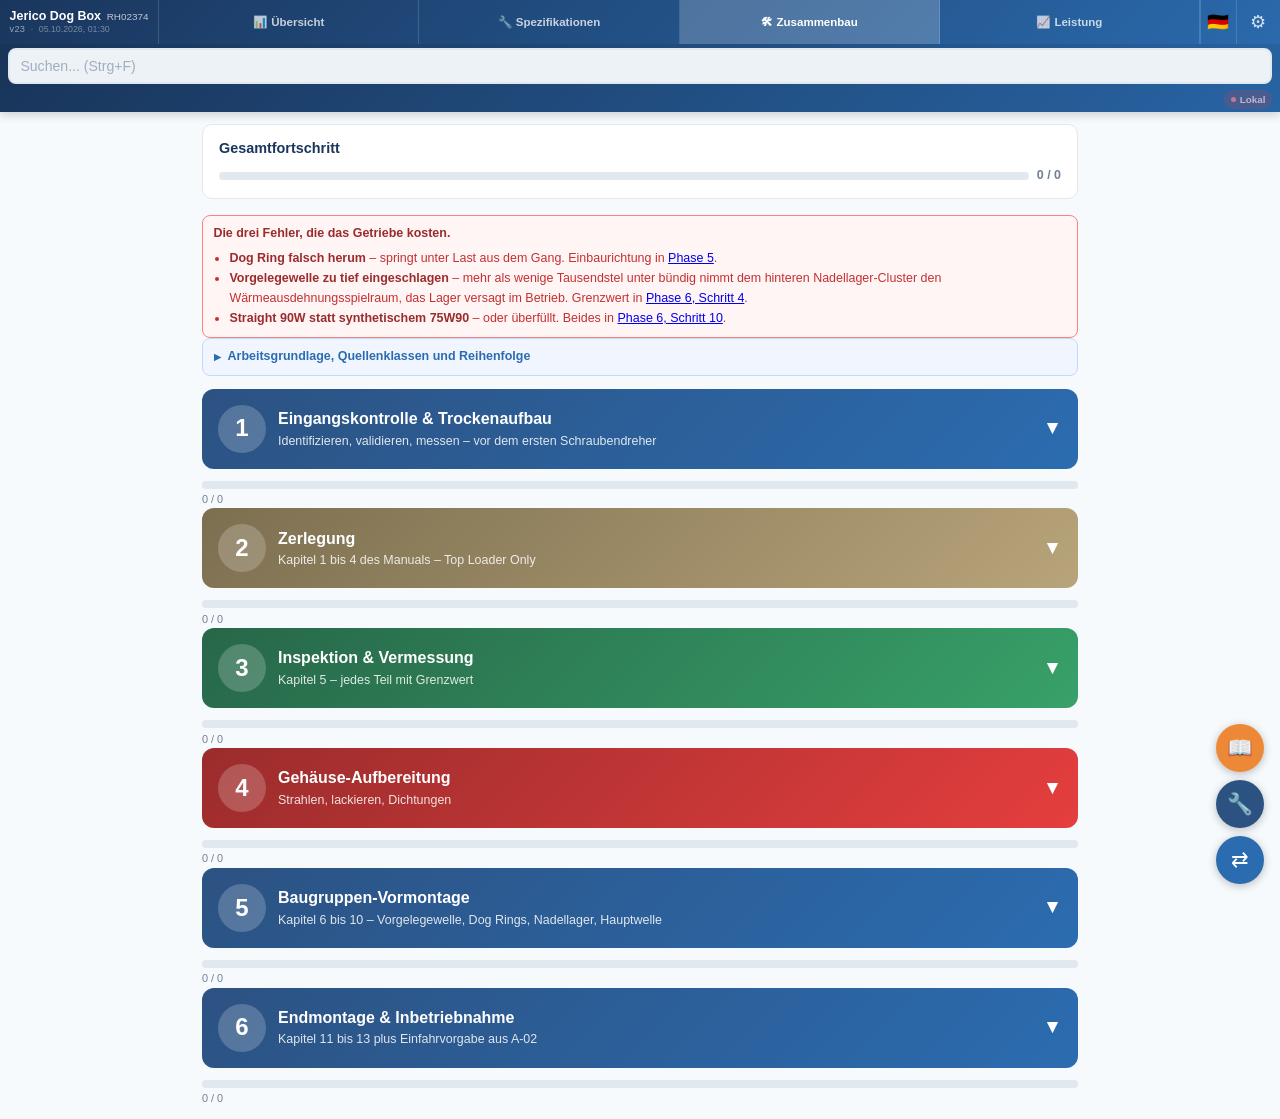
==== commit d112ed72: "v23: Kein Wert mit zwei Eingabefeldern, Arbeitsregeln festgeschrieben Vier Werte hatten je zwei Eing" ====
--- a/build-log.html
+++ b/build-log.html
@@ -20,6 +20,7 @@
     <script src="field-sync.js"></script>
     <script src="validation.js"></script>
     <script src="reference.js"></script>
+    <script src="ratios.js"></script>
     <script src="befund.js"></script>
     <script src="glossar.js"></script>
     <script src="app.js"></script>
@@ -1212,6 +1213,9 @@
                     <div><label>3. Gang Hauptwelle / Cluster:</label><input type="text" data-field="p3_g3_zaehne" placeholder="z.B. 26/23" oninput="autoSave()" style="width:110px;"></div>
                     <div><label>Zweitz&auml;hlung stimmt:</label><input type="text" data-field="p3_zaehlung_bestaetigt" placeholder="ja / nein" oninput="autoSave()" style="width:90px;"></div>
                 </div>
+                <p style="margin:0.7rem 0 0.3rem;font-size:0.82rem;"><span class="de"><strong>Gez&auml;hltes zuordnen.</strong> Dieselbe Auswahl wie in den <a href="specs.html#sec-ratios">Spezifikationen</a> &ndash; eine Eingabe, beide Seiten. Weicht sie von der Z&auml;hlung oben ab, wird es hier gemeldet.</span><span class="en"><strong>Assign what you counted.</strong> The same selection as in the <a href="specs.html#sec-ratios">specifications</a> &ndash; one entry, both pages. A mismatch with the counts above is reported here.</span></p>
+                <div class="ratio-wahl" id="ratioWahl"></div>
+                <div id="ratioAbgleich"></div>
             </div>
             <div class="guide-block"><h4 class="photo">Fotodokumentation (Photo Documentation)</h4>
                 <ul>
@@ -2245,7 +2249,7 @@
             <div class="guide-block"><h4 class="measure">Sollwerte &amp; Messwerte (Target Values)</h4>
                 <div class="guide-input-row" style="margin-top:0.4rem;">
                     <div><label>Bellhousing-Schlag:</label><input type="text" data-field="p6_bh_runout" data-validate="numeric" placeholder=".005" oninput="autoSave()" style="width:70px;"></div>
-                    <div><label>Ausr&uuml;cklager-Typ:</label><input type="text" data-field="p6_tob_type" placeholder="Typ" oninput="autoSave()" style="width:140px;"></div>
+                    <div><label>Ausr&uuml;cklager:</label><span class="spec-val" data-befund="p1_tob_type" data-alt="p6_tob_type" data-vorgabe="in Phase 1, Schritt 6 bestimmt" data-quelle="#p1_clutch_card"></span></div>
                 </div>
             </div>
         </div>
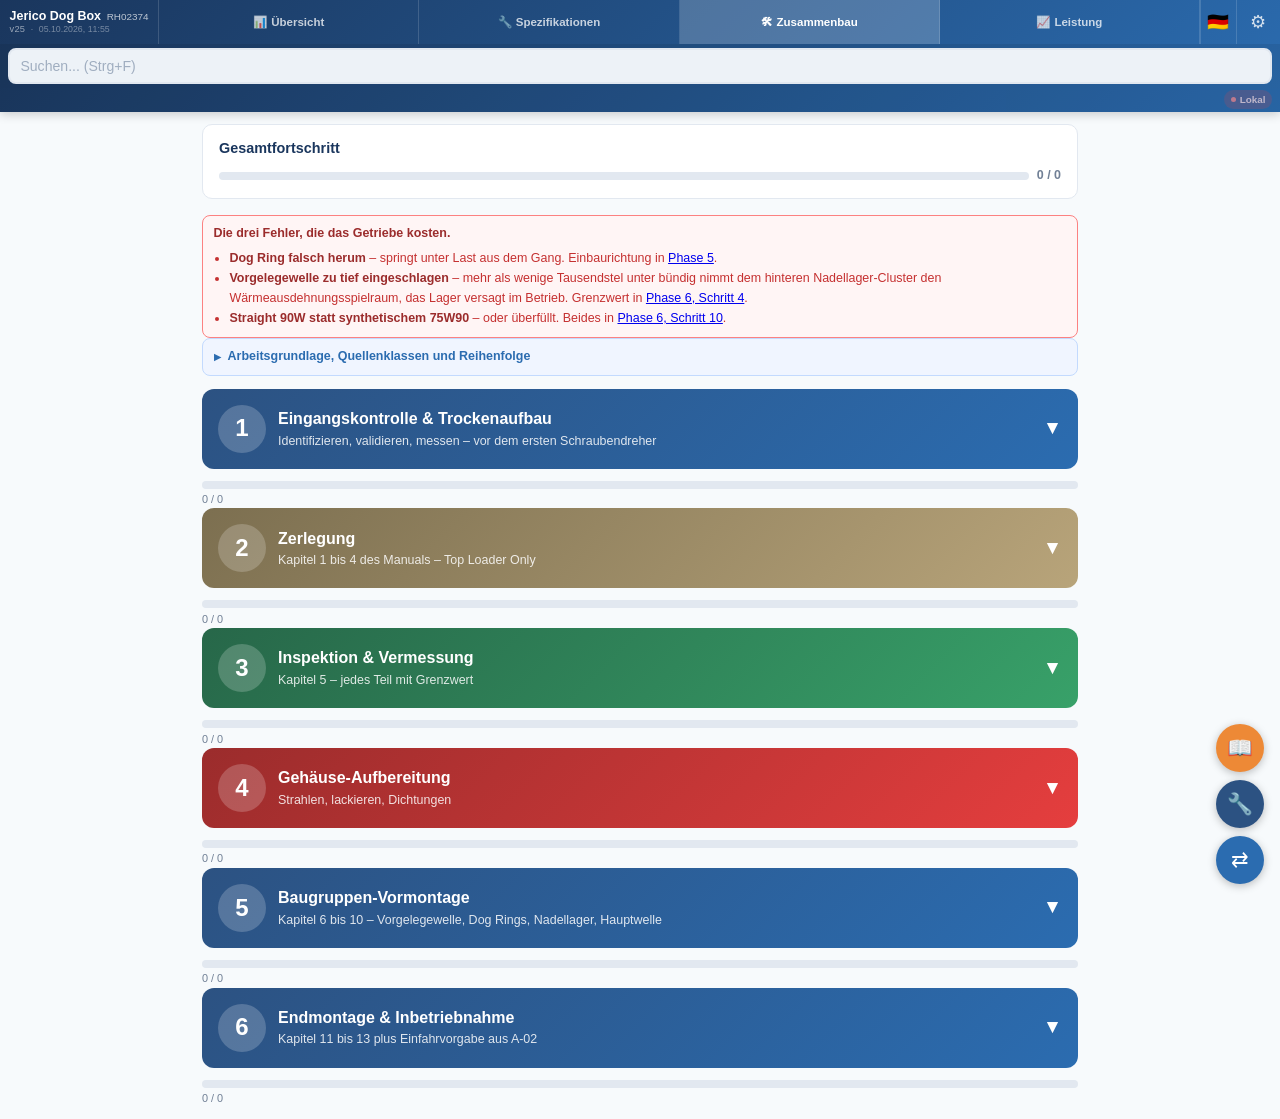
==== commit 6d10e14f: "v25: Fehlerprotokoll, das auch bei klemmendem Sync schreibt Das bisherige Protokoll schrieb den Eint" ====
--- a/build-log.html
+++ b/build-log.html
@@ -23,6 +23,7 @@
     <script src="ratios.js"></script>
     <script src="befund.js"></script>
     <script src="glossar.js"></script>
+    <script src="errorlog.js"></script>
     <script src="app.js"></script>
 </head>
 <body>
@@ -46,6 +47,7 @@
                 <button onclick="document.getElementById('importFile').click();closeToolMenu()" style="display:block;width:100%;text-align:left;padding:0.5rem 0.75rem;border:none;background:none;color:var(--text);font-size:0.78rem;cursor:pointer;">&#128228; Import</button>
                 <button onclick="window.print();closeToolMenu()" style="display:block;width:100%;text-align:left;padding:0.5rem 0.75rem;border:none;background:none;color:var(--text);font-size:0.78rem;cursor:pointer;">&#128424; Drucken</button>
                 <div style="height:1px;background:#e2e8f0;margin:0.2rem 0;"></div>
+                <button onclick="showErrorLog();closeToolMenu()" style="display:block;width:100%;text-align:left;padding:0.5rem 0.75rem;border:none;background:none;color:var(--text);font-size:0.78rem;cursor:pointer;">&#128203; Fehlerprotokoll</button>
                 <button type="button" class="menu-version" onclick="openChangelog();closeToolMenu()" title="Release-Dokumentation">Version <span class="app-version"></span><span class="app-built"></span> &rsaquo;</button>
             </div>
         </div>
--- a/gallery.css
+++ b/gallery.css
@@ -0,0 +1,120 @@
+/* gallery.css - Komponenten-Galerie, gemeinsam von specs.html und build-log.html.
+   Gehoert zu gallery.js. */
+
+/* ---- Component Photo System ---- */
+.comp-photo-strip { margin: 0.6rem 0; text-align: center; }
+.comp-hero { max-width: 100%; max-height: 280px; object-fit: contain; border-radius: 8px; box-shadow: 0 2px 8px rgba(0,0,0,0.15); cursor: pointer; }
+.comp-hero:hover { box-shadow: 0 4px 16px rgba(0,0,0,0.25); }
+.comp-hero-caption { font-size: 0.7rem; color: var(--text-light); margin-top: 0.25rem; }
+.comp-photo-actions { display: flex; justify-content: center; gap: 0.6rem; margin-top: 0.5rem; }
+.comp-photo-btn { display: inline-flex; align-items: center; gap: 0.3rem; font-size: 0.78rem; padding: 0.45rem 0.9rem; border-radius: 6px; cursor: pointer; border: 1px solid var(--border); background: #f7fafc; color: var(--text); font-weight: 500; min-height: 36px; }
+.comp-photo-btn:hover { background: #ebf4ff; border-color: var(--primary-light); color: var(--primary-light); }
+/* Gallery Overlay */
+.gallery-overlay { position: fixed; top: 0; left: 0; width: 100%; height: 100%; background: rgba(0,0,0,0.92); z-index: 1001; display: none; flex-direction: column; }
+.gallery-overlay.show { display: flex; }
+.gallery-header { display: flex; justify-content: space-between; align-items: center; padding: 0.8rem 1rem; color: #fff; }
+.gallery-header h3 { font-size: 0.95rem; margin: 0; }
+.gallery-close { background: none; border: none; color: #fff; font-size: 1.8rem; cursor: pointer; padding: 0.3rem 0.6rem; }
+.gallery-grid { flex: 1; overflow-y: auto; padding: 0.5rem 1rem; display: grid; grid-template-columns: repeat(auto-fill, minmax(140px, 1fr)); gap: 0.6rem; align-content: start; align-items: start; grid-auto-rows: max-content; }
+.gallery-card { position: relative; border-radius: 8px; overflow: hidden; background: #1a202c; display: flex; flex-direction: column; }
+.gallery-card img { width: 100%; aspect-ratio: 4/3; object-fit: cover; display: block; cursor: pointer; }
+.gallery-card .gallery-star { position: absolute; top: 6px; right: 6px; background: rgba(0,0,0,0.7); border: none; color: #a0aec0; font-size: 1.3rem; cursor: pointer; border-radius: 50%; width: 36px; height: 36px; display: flex; align-items: center; justify-content: center; }
+.gallery-card .gallery-star.active { color: #ed8936; }
+.gallery-card .gallery-star:hover { color: #ed8936; }
+/* delete is in long-press context menu, no visible button */
+.gallery-card.dragging { opacity: 0.4; transform: scale(0.95); }
+.gallery-card.drag-over { outline: 2px solid #ed8936; outline-offset: 2px; }
+.gallery-card .gallery-caption { font-size: 0.68rem; color: #cbd5e0; padding: 0.25rem 0.4rem 0.35rem; overflow: hidden; }
+.gallery-card .gc-name { display: block; white-space: nowrap; overflow: hidden; text-overflow: ellipsis; }
+.gallery-card .gc-date { display: block; font-size: 0.6rem; color: #8fa3b8; white-space: nowrap; overflow: hidden; text-overflow: ellipsis; }
+.gallery-add-card { border: 2px dashed #4a5568; border-radius: 8px; display: flex; align-items: center; justify-content: center; min-height: 105px; cursor: pointer; color: #718096; font-size: 0.85rem; font-weight: 500; }
+.gallery-add-card:hover { border-color: #90cdf4; color: #90cdf4; }
+/* Lightbox */
+.photo-lightbox { position: fixed; top: 0; left: 0; width: 100%; height: 100%; background: rgba(0,0,0,0.95); z-index: 1002; display: none; flex-direction: column; }
+.photo-lightbox.show { display: flex; }
+.lb-img-wrap { flex: 1; position: relative; overflow: hidden; display: flex; justify-content: center; align-items: center; touch-action: none; }
+.lb-img-wrap img { max-width: 95%; max-height: calc(100vh - 120px); border-radius: 8px; transition: transform 0.1s ease; transform-origin: center center; user-select: none; -webkit-user-select: none; pointer-events: auto; }
+.photo-lightbox .caption { color: #aaa; font-size: 0.8rem; text-align: center; padding: 0.3rem 0.5rem; }
+.lb-toolbar { display: flex; justify-content: center; gap: 0.3rem; padding: 0.4rem 0.5rem; background: rgba(0,0,0,0.8); flex-shrink: 0; }
+.lb-tool { background: rgba(255,255,255,0.12); border: none; color: #e2e8f0; font-size: 1.1rem; width: 44px; height: 44px; border-radius: 10px; cursor: pointer; display: flex; align-items: center; justify-content: center; }
+.lb-tool:hover, .lb-tool.active { background: rgba(255,255,255,0.25); }
+.lb-tool.lb-danger { color: #fc8181; }
+.lb-tool.lb-danger:hover { background: rgba(255,80,80,0.3); }
+.photo-lightbox .close-lb { position: absolute; top: 0.5rem; right: 0.5rem; color: white; font-size: 1.5rem; cursor: pointer; background: rgba(0,0,0,0.5); border: none; z-index: 10; width: 36px; height: 36px; border-radius: 50%; }
+.photo-lightbox .nav-lb { position: absolute; top: 50%; color: white; font-size: 2rem; cursor: pointer; background: rgba(0,0,0,0.5); border: none; border-radius: 50%; width: 44px; height: 44px; transform: translateY(-50%); z-index: 10; }
+.photo-lightbox .nav-lb.prev { left: 0.5rem; }
+.photo-lightbox .nav-lb.next { right: 0.5rem; }
+.lb-drawing .lb-img-wrap img { pointer-events: none; }
+.lb-drawing #lbCanvas { display: block !important; cursor: crosshair; }
+.gallery-yt { border-color: rgba(255,0,0,0.4); }
+.gallery-add-card { display: flex; align-items: center; justify-content: center; min-height: 80px; border: 2px dashed var(--border); border-radius: 8px; cursor: pointer; color: var(--text-light); font-size: 0.85rem; transition: border-color 0.2s; }
+.gallery-add-card:hover { border-color: var(--accent); color: var(--accent); }
+/* ---- Thumbnail-Streifen (build-log): hoechstens N Bilder, Rest hinter "+N" ---- */
+.comp-photo-strip .thumb-row { display: flex; flex-wrap: wrap; gap: 0.4rem; justify-content: flex-start; }
+.comp-photo-strip .thumb-row .thumb {
+    position: relative; width: 80px; height: 80px; border-radius: 6px; overflow: hidden;
+    border: 2px solid var(--border); cursor: pointer; background: #1a202c; flex: 0 0 auto;
+}
+.comp-photo-strip .thumb img { width: 100%; height: 100%; object-fit: cover; display: block; }
+.comp-photo-strip .thumb .thumb-more {
+    position: absolute; inset: 0; background: rgba(0,0,0,0.6); color: #fff;
+    display: flex; align-items: center; justify-content: center; font-size: 0.95rem; font-weight: 600;
+}
+.comp-photo-strip.build-thumbs { text-align: left; margin: 0.4rem 0; }
+.comp-photo-strip.build-thumbs .comp-photo-actions { justify-content: flex-start; }
+
+/* ---- Release-Dokumentation (changelog.js) ---- */
+.changelog-overlay {
+    position: fixed; inset: 0; background: rgba(0,0,0,0.55); z-index: 1003;
+    display: none; align-items: flex-start; justify-content: center; padding: 3vh 1rem;
+}
+.changelog-overlay.show { display: flex; }
+.changelog-overlay .cl-panel {
+    background: #fff; border-radius: 10px; width: 100%; max-width: 680px;
+    max-height: 94vh; display: flex; flex-direction: column; overflow: hidden;
+    box-shadow: 0 10px 40px rgba(0,0,0,0.35);
+}
+.changelog-overlay .cl-head {
+    display: flex; align-items: center; justify-content: space-between;
+    padding: 0.7rem 1rem; border-bottom: 1px solid #e2e8f0; flex-shrink: 0;
+}
+.changelog-overlay .cl-head h3 { margin: 0; font-size: 0.95rem; color: #1a365d; }
+.changelog-overlay .cl-close {
+    border: none; background: none; font-size: 1.6rem; line-height: 1;
+    cursor: pointer; color: #718096; padding: 0 0.3rem;
+}
+.changelog-overlay .cl-close:hover { color: #1a202c; }
+.changelog-overlay .cl-body { overflow-y: auto; padding: 0.4rem 1rem 1rem; }
+.changelog-overlay .cl-rel { padding: 0.8rem 0; border-bottom: 1px solid #edf2f7; }
+.changelog-overlay .cl-rel:last-child { border-bottom: none; }
+.changelog-overlay .cl-rel h4 {
+    margin: 0 0 0.15rem; display: flex; align-items: center; gap: 0.5rem; font-size: 0.85rem;
+}
+.changelog-overlay .cl-ver { font-size: 1rem; font-weight: 700; color: #1a365d; }
+.changelog-overlay .cl-rel.current .cl-ver { color: #2b6cb0; }
+.changelog-overlay .cl-badge {
+    font-size: 0.65rem; font-weight: 600; padding: 0.1rem 0.45rem; border-radius: 10px;
+    background: #bee3f8; color: #2a4365;
+}
+.changelog-overlay .cl-date { margin-left: auto; font-size: 0.7rem; color: #a0aec0; font-weight: 400; }
+.changelog-overlay .cl-title { margin: 0 0 0.45rem; font-size: 0.82rem; color: #4a5568; font-weight: 600; }
+.changelog-overlay .cl-rel ul { margin: 0; padding-left: 0; list-style: none; }
+.changelog-overlay .cl-rel li {
+    font-size: 0.79rem; line-height: 1.45; color: #2d3748;
+    padding: 0.22rem 0 0.22rem 0; display: flex; gap: 0.5rem; align-items: baseline;
+}
+.changelog-overlay .cl-type {
+    flex-shrink: 0; font-size: 0.64rem; font-weight: 600; padding: 0.08rem 0.4rem;
+    border-radius: 10px; min-width: 52px; text-align: center;
+}
+.changelog-overlay .cl-type.neu { background: #c6f6d5; color: #22543d; }
+.changelog-overlay .cl-type.fix { background: #fed7d7; color: #822727; }
+.changelog-overlay .cl-type.intern { background: #edf2f7; color: #4a5568; }
+.changelog-overlay .cl-type.verbessert { background: #bee3f8; color: #2a4365; }
+
+/* Versionsnummer als Einstieg */
+.header-title .ht-version { cursor: pointer; }
+.header-title .ht-version:hover { opacity: 0.9; text-decoration: underline; }
+.menu-version { display: block; width: 100%; text-align: left; padding: 0.4rem 0.75rem;
+    border: none; background: none; cursor: pointer; font-size: 0.68rem; color: #718096; }
+.menu-version:hover { background: #f7fafc; color: #2b6cb0; }
